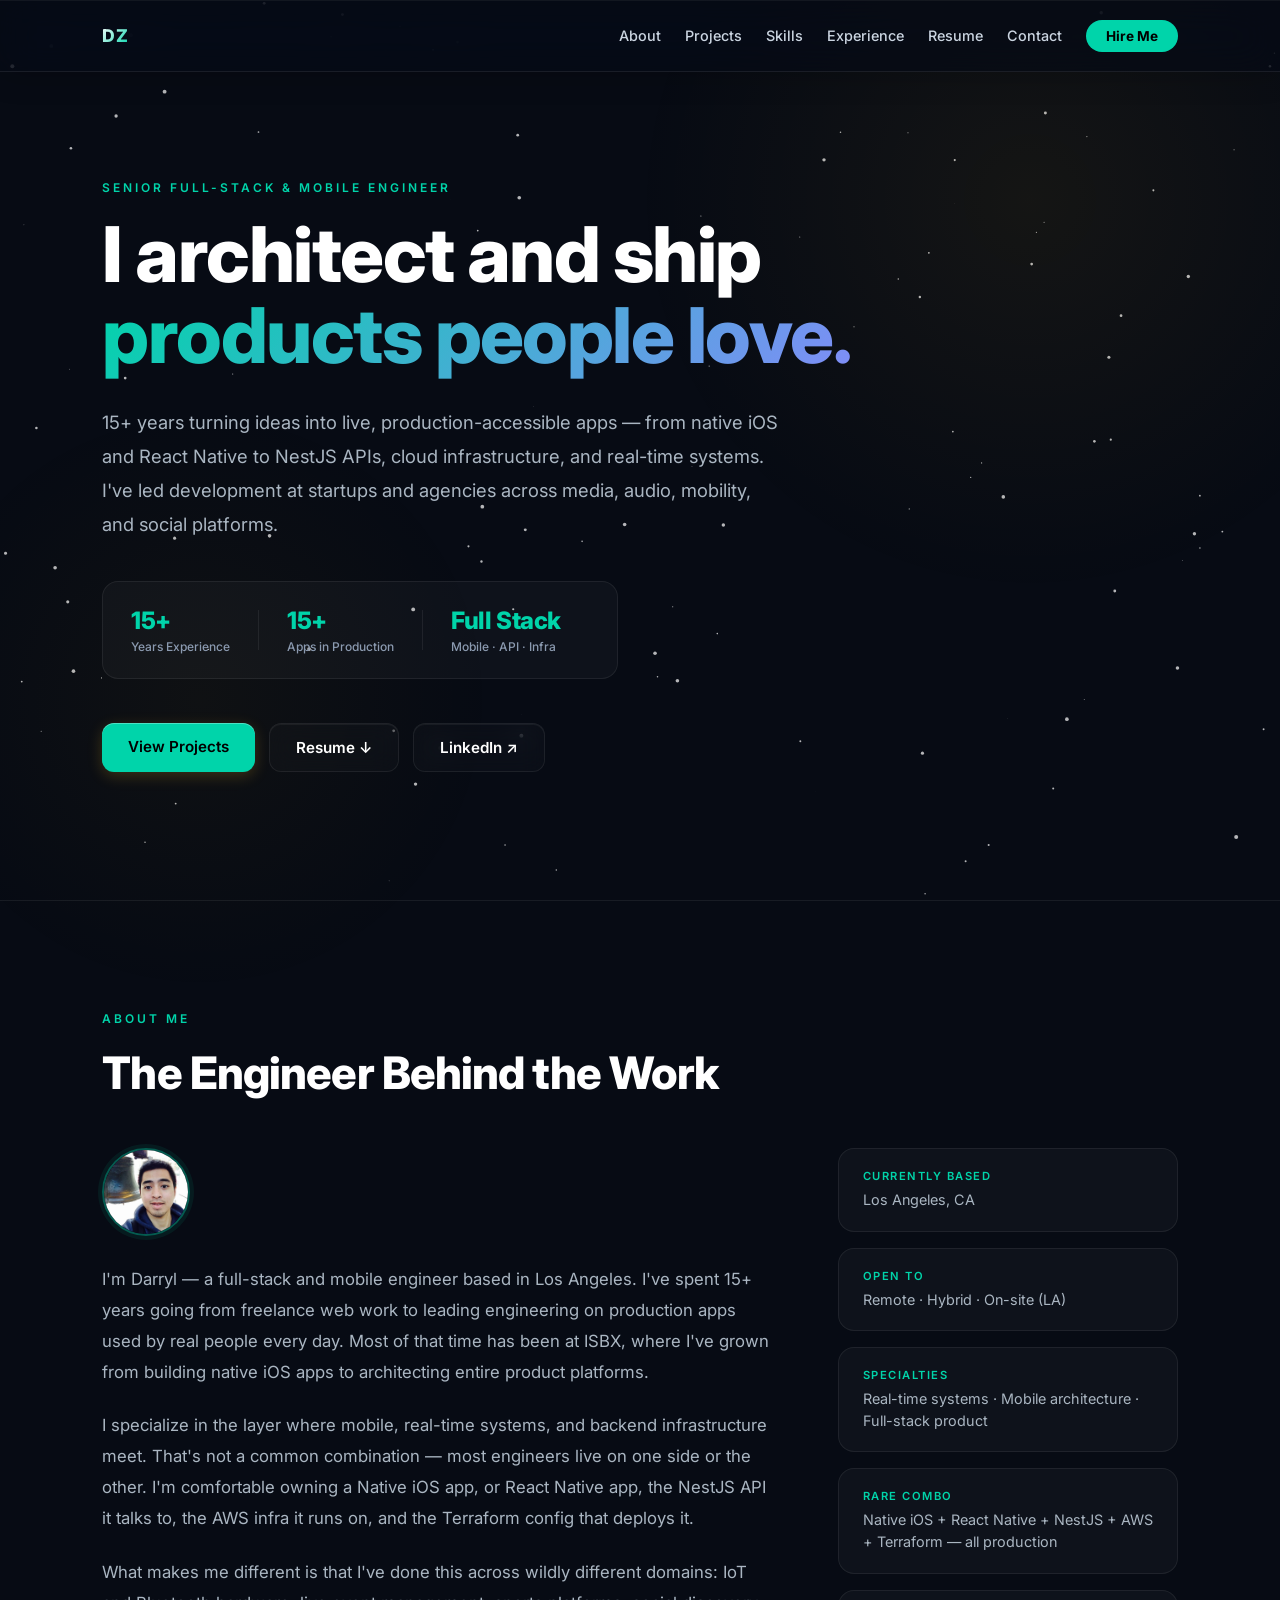
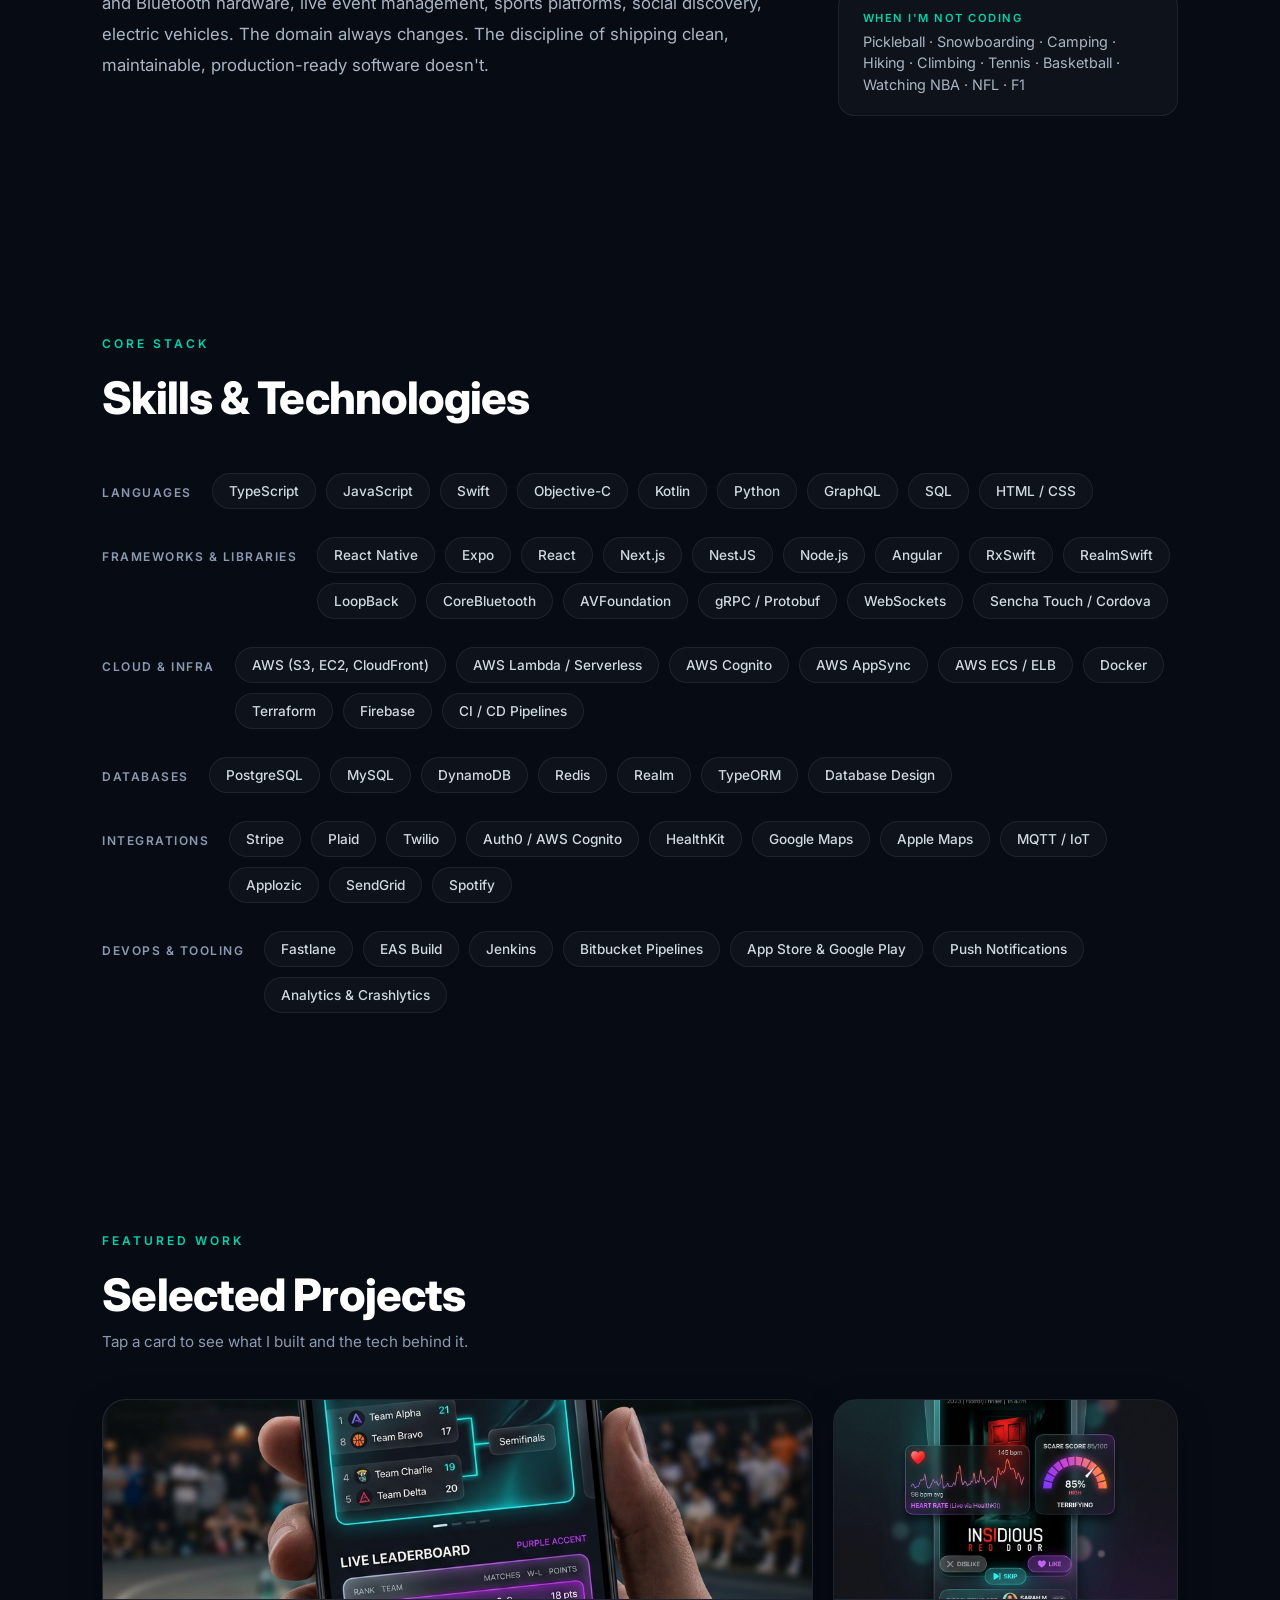
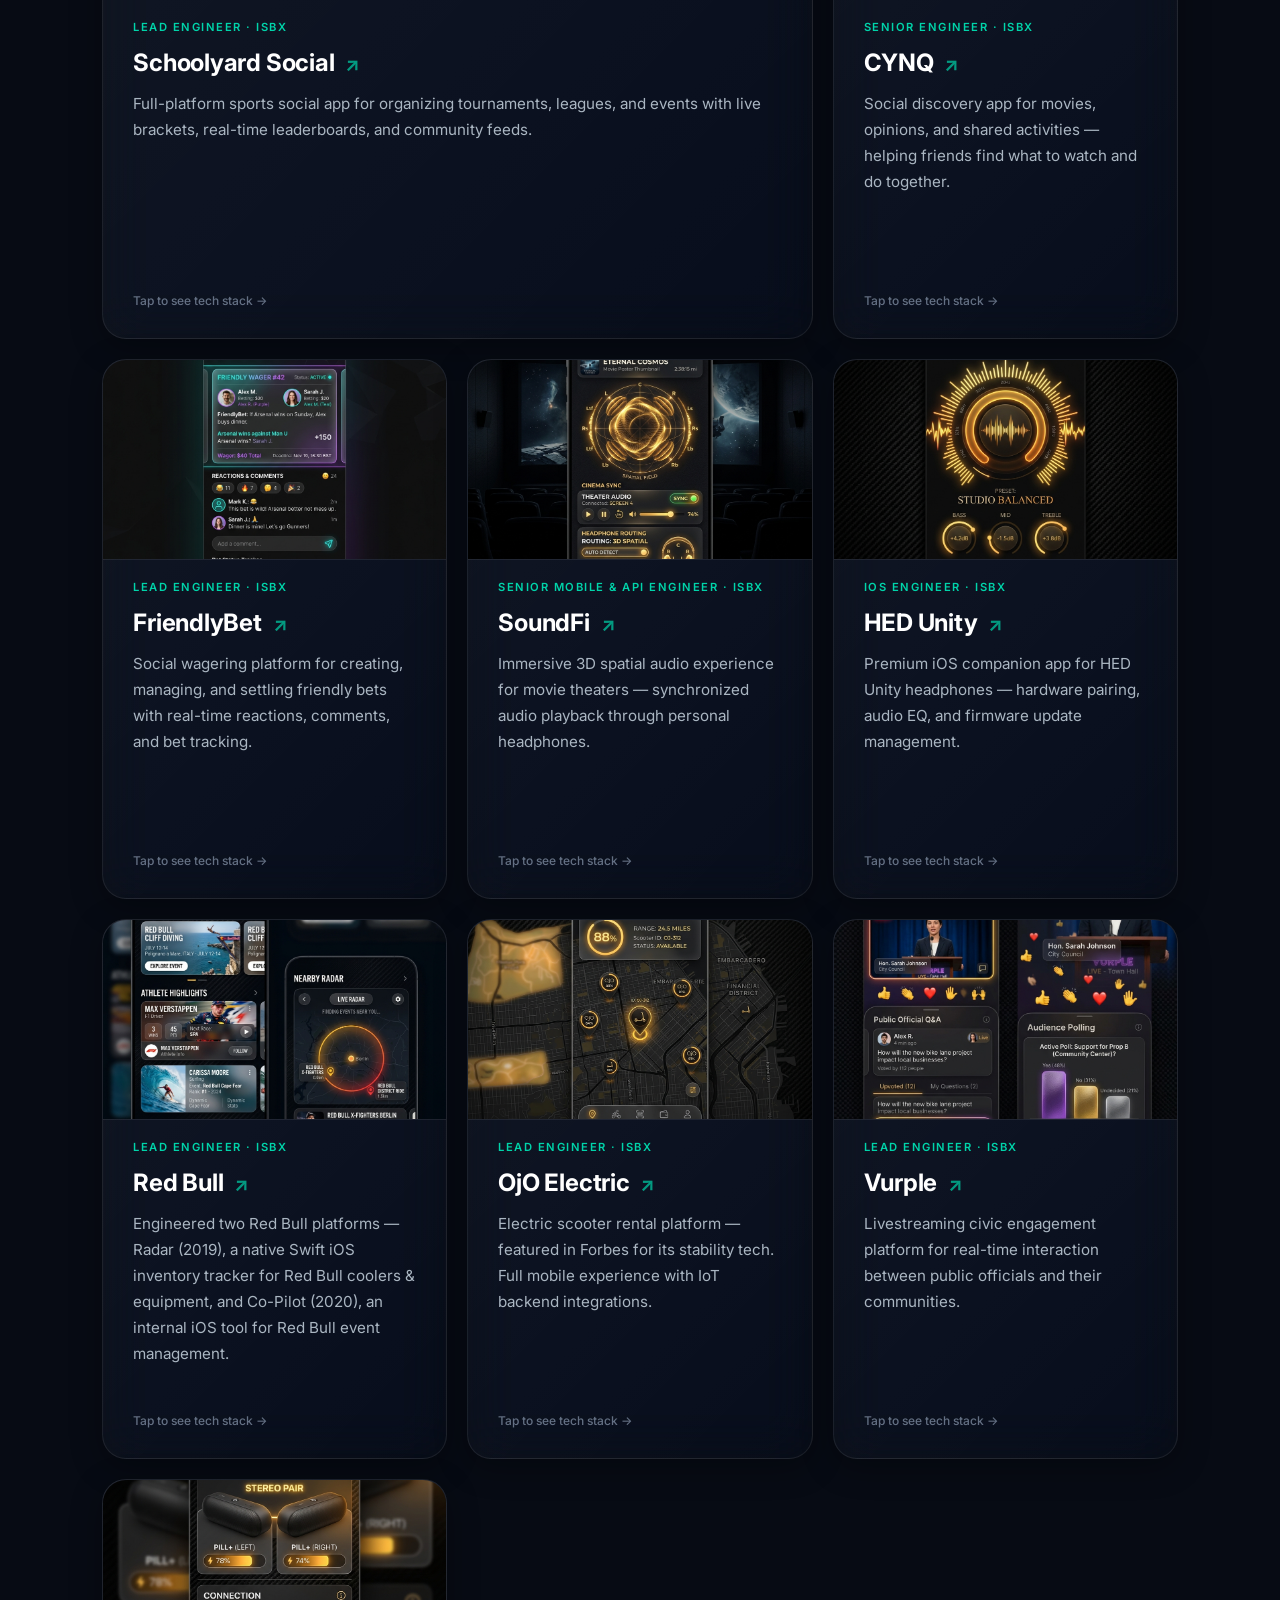
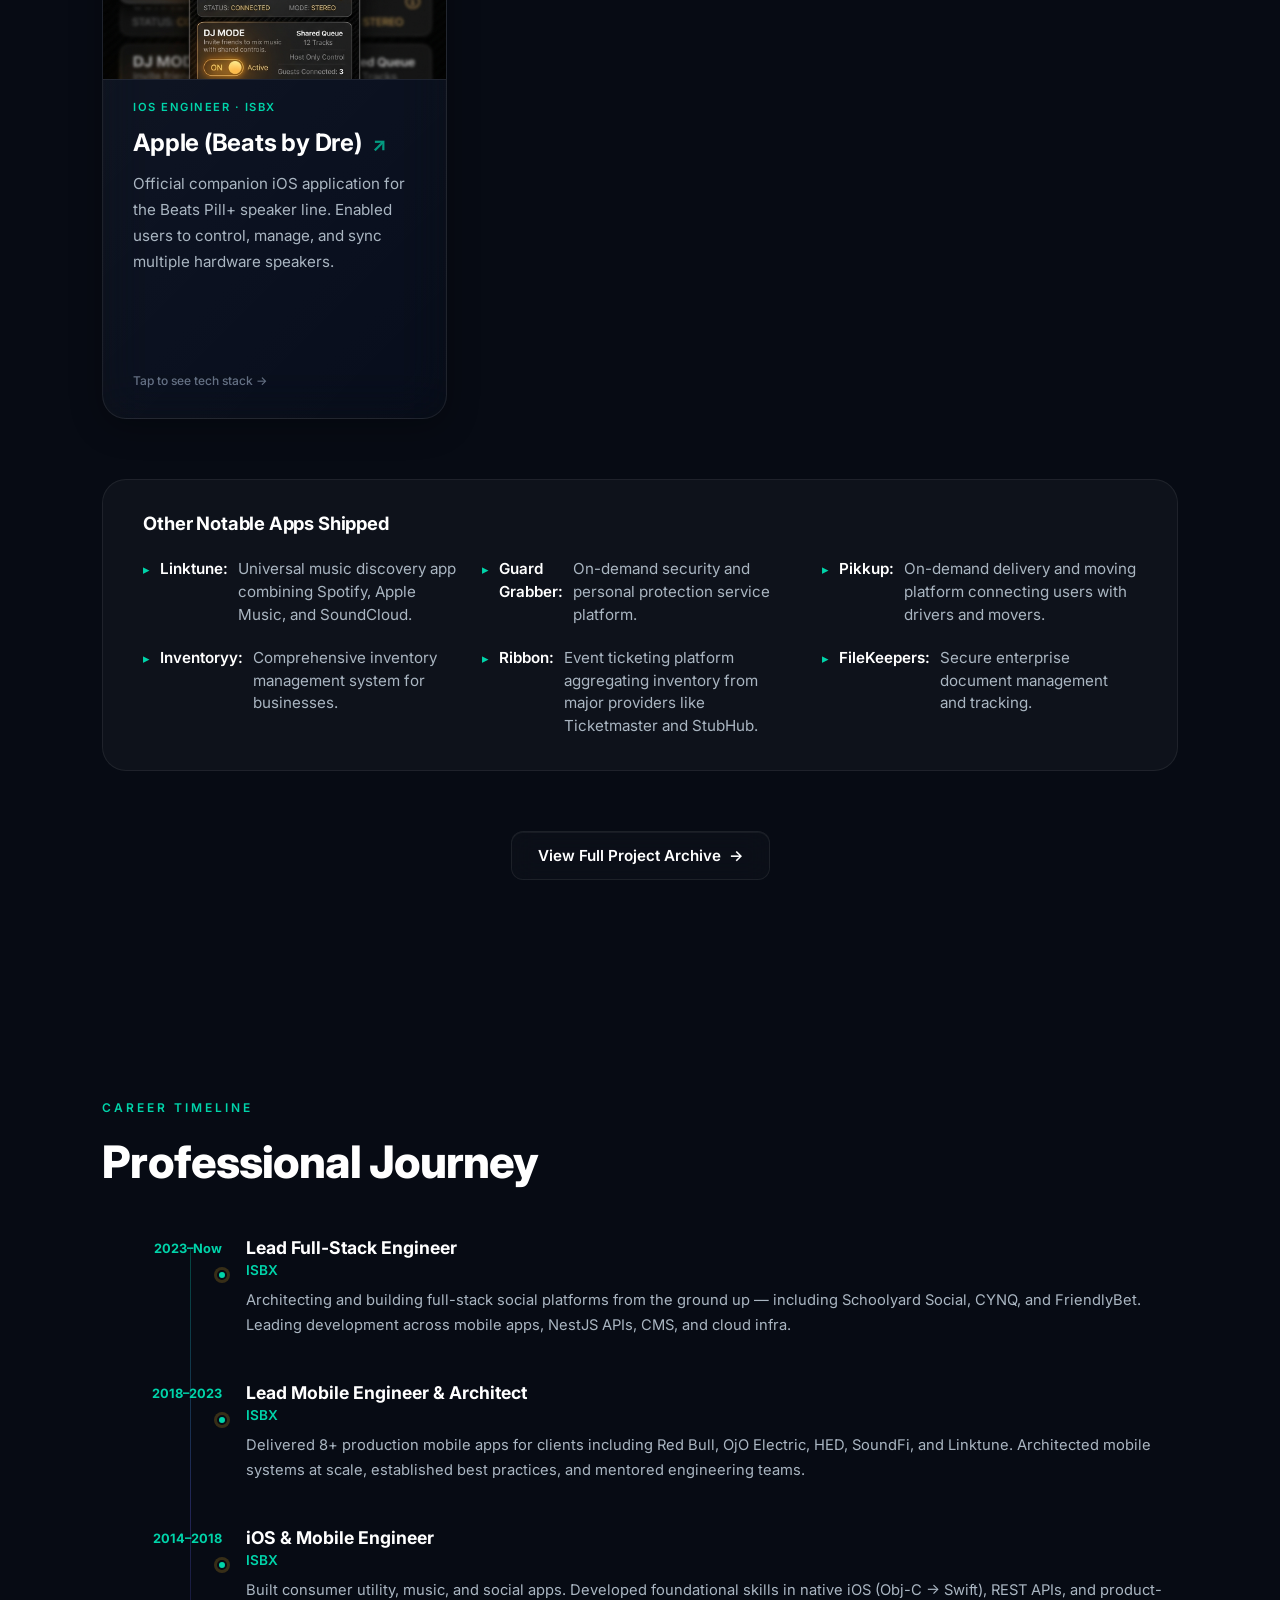
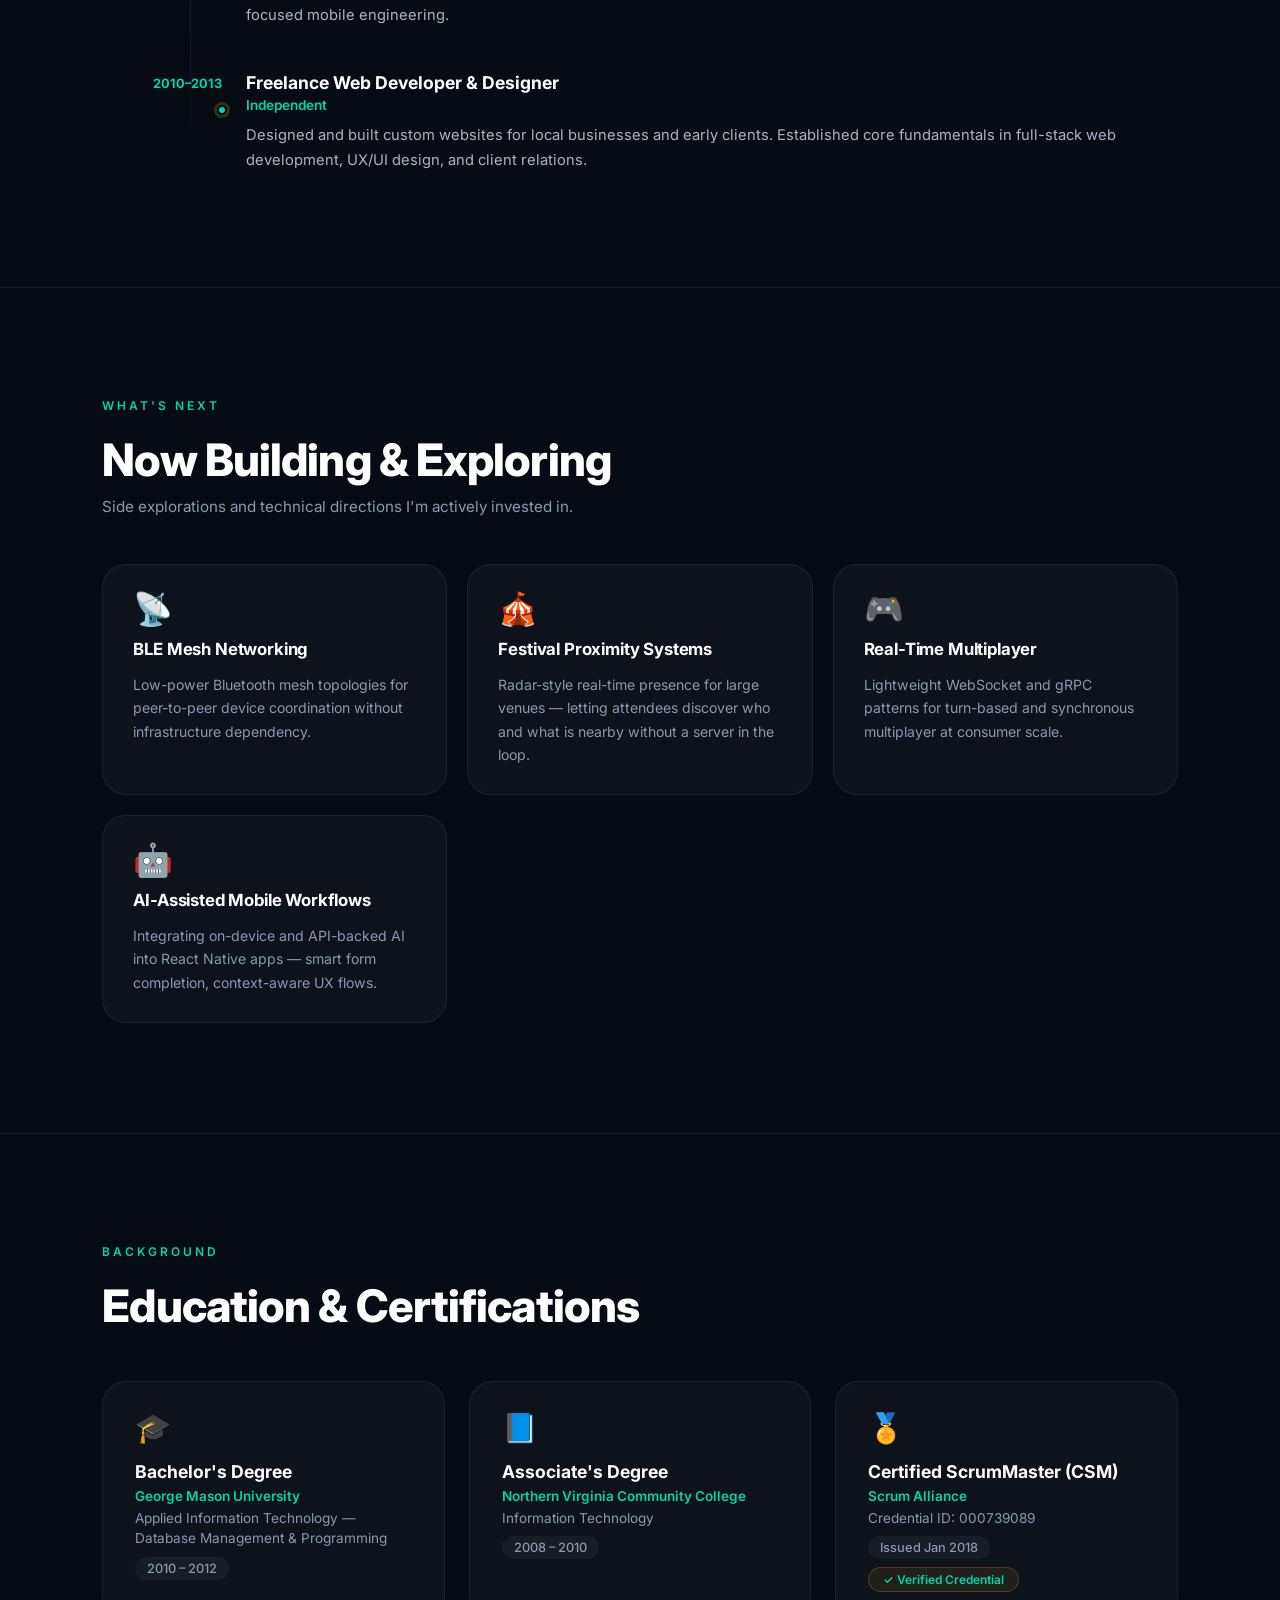
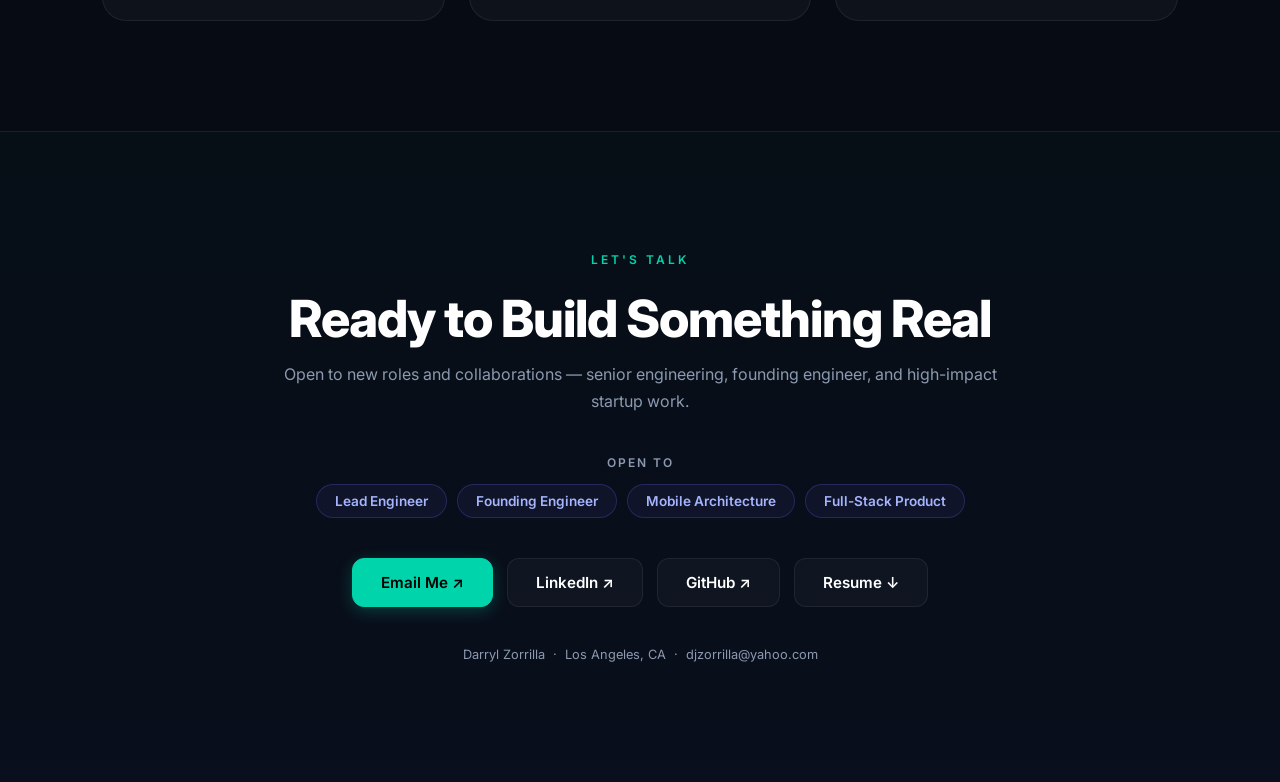
==== index.html @ 63a60980 "Add files via upload" ====
<!DOCTYPE html>
<html lang="en">

<head>
  <meta charset="UTF-8">
  <meta name="viewport" content="width=device-width, initial-scale=1.0">
  <meta name="description"
    content="Darryl Zorrilla — Senior Full-Stack & Mobile Engineer with 10+ years architecting consumer products, scalable backend systems, and cross-platform mobile apps across media, audio, mobility, and social platforms.">
  <meta name="keywords"
    content="Senior Software Engineer, Full-Stack Engineer, Mobile Engineer, iOS, React Native, NestJS, TypeScript, AWS, Portfolio">
  <meta property="og:title" content="Darryl Zorrilla — Senior Software Engineer">
  <meta property="og:description" content="10+ years building scalable consumer products and mobile apps.">
  <title>Darryl Zorrilla — Senior Software Engineer</title>
  <link rel="stylesheet" href="styles.css">
  <link rel="preconnect" href="https://fonts.googleapis.com">
  <link href="https://fonts.googleapis.com/css2?family=Inter:wght@300;400;500;600;700;800&display=swap"
    rel="stylesheet">
</head>

<body>
  <canvas id="bg"></canvas>
  <div class="background-glow"></div>
  <div class="background-glow-2"></div>
  <div class="cursor-glow" id="cursor-glow"></div>

  <!-- ─── NAV ─────────────────────────────────────────── -->
  <header class="hero">
    <nav>
      <div class="logo">DZ</div>

      <div class="nav-links" id="nav-links">
        <a href="#about">About</a>
        <a href="#projects">Projects</a>
        <a href="#skills">Skills</a>
        <a href="#experience">Experience</a>
        <a href="Darryl%20Zorrilla%20Resume.pdf" target="_blank" rel="noopener noreferrer">Resume</a>
        <a href="#contact">Contact</a>
        <a href="mailto:djzorrilla@yahoo.com" class="nav-cta" id="nav-cta-btn">Hire Me</a>
      </div>

      <button class="hamburger" id="hamburger" aria-label="Toggle navigation" aria-expanded="false">
        <span></span>
        <span></span>
        <span></span>
      </button>
    </nav>

    <!-- ─── HERO ──────────────────────────────────────── -->
    <div class="hero-content">
      <p class="eyebrow">SENIOR FULL-STACK &amp; MOBILE ENGINEER</p>

      <h1>
        I architect and ship<br>
        <span class="gradient-text">products people love.</span>
      </h1>

      <p class="hero-description">
        15+ years turning ideas into live, production-accessible apps — from native iOS and React Native to NestJS APIs,
        cloud infrastructure, and real-time systems. I've led development at startups and agencies
        across media, audio, mobility, and social platforms.
      </p>

      <div class="hero-stats">
        <div class="stat">
          <span class="stat-number">15+</span>
          <span class="stat-label">Years Experience</span>
        </div>
        <div class="stat-divider"></div>
        <div class="stat">
          <span class="stat-number">15+</span>
          <span class="stat-label">Apps in Production</span>
        </div>
        <div class="stat-divider"></div>
        <div class="stat">
          <span class="stat-number">Full Stack</span>
          <span class="stat-label">Mobile · API · Infra</span>
        </div>
      </div>

      <div class="hero-buttons">
        <a class="primary-btn" href="#projects" id="view-projects-btn">View Projects</a>
        <a class="secondary-btn" href="Darryl%20Zorrilla%20Resume.pdf" target="_blank" rel="noopener noreferrer"
          id="hero-resume-btn">Resume ↓</a>
        <a class="secondary-btn" href="https://www.linkedin.com/in/djzorrilla" target="_blank" rel="noopener noreferrer"
          id="linkedin-btn">LinkedIn ↗</a>
      </div>
    </div>
  </header>

  <!-- ─── ABOUT ────────────────────────────────────────── -->
  <section class="about-section" id="about">
    <div class="section-header reveal">
      <p class="section-label">ABOUT ME</p>
      <h2>The Engineer Behind the Work</h2>
    </div>

    <div class="about-grid">
      <div class="about-text reveal">
        <div class="about-avatar">
          <img src="images/djzorrilla.jpeg" alt="Darryl Zorrilla">
        </div>
        <p>
          I'm Darryl — a full-stack and mobile engineer based in Los Angeles.
          I've spent 15+ years going from freelance web work to leading engineering on production apps
          used by real people every day. Most of that time has been at ISBX, where I've grown from
          building native iOS apps to architecting entire product platforms.
        </p>
        <p>
          I specialize in the layer where mobile, real-time systems, and backend infrastructure meet.
          That's not a common combination — most engineers live on one side or the other. I'm comfortable
          owning a Native iOS app, or React Native app, the NestJS API it talks to, the AWS infra it runs on, and the
          Terraform config that deploys it.
        </p>
        <p>
          What makes me different is that I've done this across wildly different domains: IoT and Bluetooth
          hardware, live event management, sports platforms, social discovery, electric
          vehicles. The domain always changes. The discipline of shipping clean, maintainable,
          production-ready software doesn't.
        </p>
      </div>

      <div class="about-sidebar reveal reveal--slide-right">
        <div class="about-card">
          <span class="about-card-label">Currently Based</span>
          <span class="about-card-value">Los Angeles, CA</span>
        </div>
        <div class="about-card">
          <span class="about-card-label">Open To</span>
          <span class="about-card-value">Remote · Hybrid · On-site (LA)</span>
        </div>
        <div class="about-card">
          <span class="about-card-label">Specialties</span>
          <span class="about-card-value">Real-time systems · Mobile architecture · Full-stack product</span>
        </div>
        <div class="about-card">
          <span class="about-card-label">Rare Combo</span>
          <span class="about-card-value">Native iOS + React Native + NestJS + AWS + Terraform — all production</span>
        </div>
        <div class="about-card">
          <span class="about-card-label">When I'm Not Coding</span>
          <span class="about-card-value">Pickleball · Snowboarding · Camping · Hiking · Climbing · Tennis · Basketball ·
            Watching NBA · NFL · F1</span>
        </div>
      </div>
    </div>
  </section>

  <!-- ─── SKILLS ───────────────────────────────────────── -->
  <section class="skills-section" id="skills">
    <div class="section-header reveal">
      <p class="section-label">CORE STACK</p>
      <h2>Skills &amp; Technologies</h2>
    </div>

    <div class="skills-categories reveal-group">
      <div class="skill-group reveal">
        <p class="skill-group-label">Languages</p>
        <div class="skills-grid">
          <span>TypeScript</span>
          <span>JavaScript</span>
          <span>Swift</span>
          <span>Objective-C</span>
          <span>Kotlin</span>
          <span>Python</span>
          <span>GraphQL</span>
          <span>SQL</span>
          <span>HTML / CSS</span>
        </div>
      </div>
      <div class="skill-group reveal">
        <p class="skill-group-label">Frameworks & Libraries</p>
        <div class="skills-grid">
          <span>React Native</span>
          <span>Expo</span>
          <span>React</span>
          <span>Next.js</span>
          <span>NestJS</span>
          <span>Node.js</span>
          <span>Angular</span>
          <span>RxSwift</span>
          <span>RealmSwift</span>
          <span>LoopBack</span>
          <span>CoreBluetooth</span>
          <span>AVFoundation</span>
          <span>gRPC / Protobuf</span>
          <span>WebSockets</span>
          <span>Sencha Touch / Cordova</span>
        </div>
      </div>
      <div class="skill-group reveal">
        <p class="skill-group-label">Cloud & Infra</p>
        <div class="skills-grid">
          <span>AWS (S3, EC2, CloudFront)</span>
          <span>AWS Lambda / Serverless</span>
          <span>AWS Cognito</span>
          <span>AWS AppSync</span>
          <span>AWS ECS / ELB</span>
          <span>Docker</span>
          <span>Terraform</span>
          <span>Firebase</span>
          <span>CI / CD Pipelines</span>
        </div>
      </div>
      <div class="skill-group reveal">
        <p class="skill-group-label">Databases</p>
        <div class="skills-grid">
          <span>PostgreSQL</span>
          <span>MySQL</span>
          <span>DynamoDB</span>
          <span>Redis</span>
          <span>Realm</span>
          <span>TypeORM</span>
          <span>Database Design</span>
        </div>
      </div>
      <div class="skill-group reveal">
        <p class="skill-group-label">Integrations</p>
        <div class="skills-grid">
          <span>Stripe</span>
          <span>Plaid</span>
          <span>Twilio</span>
          <span>Auth0 / AWS Cognito</span>
          <span>HealthKit</span>
          <span>Google Maps</span>
          <span>Apple Maps</span>
          <span>MQTT / IoT</span>
          <span>Applozic</span>
          <span>SendGrid</span>
          <span>Spotify</span>
        </div>
      </div>
      <div class="skill-group reveal">
        <p class="skill-group-label">DevOps & Tooling</p>
        <div class="skills-grid">
          <span>Fastlane</span>
          <span>EAS Build</span>
          <span>Jenkins</span>
          <span>Bitbucket Pipelines</span>
          <span>App Store &amp; Google Play</span>
          <span>Push Notifications</span>
          <span>Analytics &amp; Crashlytics</span>
        </div>
      </div>
    </div>
  </section>

  <!-- ─── PROJECTS ─────────────────────────────────────── -->
  <section class="projects-section" id="projects">
    <div class="section-header reveal">
      <p class="section-label">FEATURED WORK</p>
      <h2>Selected Projects</h2>
      <p class="section-subtitle">Tap a card to see what I built and the tech behind it.</p>
    </div>

    <div class="project-grid reveal-group">

      <!-- Schoolyard -->
      <div class="flip-card featured reveal" id="card-schoolyard">
        <div class="flip-card-inner">
          <div class="flip-card-front">
            <div class="card-image">
              <img src="images/schoolyard.png" alt="Schoolyard Social app preview" loading="lazy">
            </div>
            <div class="card-tag">Lead Engineer · ISBX</div>
            <h3><a href="https://www.schoolyardsocial.vip" target="_blank" rel="noopener noreferrer">Schoolyard
                Social <span class="link-icon">↗</span></a></h3>
            <p>
              Full-platform sports social app for organizing tournaments, leagues, and events with live brackets,
              real-time leaderboards, and community feeds.
            </p>
            <span class="flip-hint">Tap to see tech stack →</span>
          </div>
          <div class="flip-card-back">
            <div class="card-back-title">What I Built</div>
            <ul class="contributions">
              <li>Architected monorepo covering mobile, API, CMS &amp; infra</li>
              <li>Built real-time tournament brackets &amp; round-robin logic</li>
              <li>Implemented live leaderboards via WebSockets</li>
              <li>Stripe payments &amp; subscription management</li>
              <li>AWS + Terraform cloud deployment pipeline</li>
            </ul>
            <div class="tech-tags">
              <span>React Native</span><span>Expo</span><span>NestJS</span><span>TypeScript</span>
              <span>PostgreSQL</span><span>Redis</span><span>WebSockets</span>
              <span>Stripe</span><span>AWS</span><span>Terraform</span>
            </div>
          </div>
        </div>
      </div>

      <!-- CYNQ -->
      <div class="flip-card reveal" id="card-cynq">
        <div class="flip-card-inner">
          <div class="flip-card-front">
            <div class="card-image">
              <img src="images/cynq.png" alt="CYNQ app preview" loading="lazy">
            </div>
            <div class="card-tag">Senior Engineer · ISBX</div>
            <h3><a href="https://www.isbx.com" target="_blank" rel="noopener noreferrer">CYNQ <span
                  class="link-icon">↗</span></a></h3>
            <p>
              Social discovery app for movies, opinions, and shared activities — helping friends find
              what to watch and do together.
            </p>
            <span class="flip-hint">Tap to see tech stack →</span>
          </div>
          <div class="flip-card-back">
            <div class="card-back-title">What I Built</div>
            <ul class="contributions">
              <li>React Native (Expo) mobile app with HealthKit integration</li>
              <li>NestJS backend API and React-based CMS platform</li>
              <li>Native iOS Swift bridges for continuous heart rate polling</li>
              <li>Secure AWS (S3, CloudFront) media workflows &amp; Terraform infra</li>
              <li>Custom "Scare Score" movie-sync heart rate analysis engine</li>
            </ul>
            <div class="tech-tags">
              <span>React Native</span><span>Expo</span><span>NestJS</span>
              <span>TypeScript</span><span>HealthKit</span><span>Docker</span>
              <span>AWS</span><span>Terraform</span>
            </div>
          </div>
        </div>
      </div>

      <!-- FriendlyBet -->
      <div class="flip-card reveal" id="card-friendlybet">
        <div class="flip-card-inner">
          <div class="flip-card-front">
            <div class="card-image">
              <img src="images/friendlybet.png" alt="FriendlyBet app preview" loading="lazy">
            </div>
            <div class="card-tag">Lead Engineer · ISBX</div>
            <h3><a href="https://www.isbx.com" target="_blank" rel="noopener noreferrer">FriendlyBet <span
                  class="link-icon">↗</span></a></h3>
            <p>
              Social wagering platform for creating, managing, and settling friendly bets with real-time
              reactions, comments, and bet tracking.
            </p>
            <span class="flip-hint">Tap to see tech stack →</span>
          </div>
          <div class="flip-card-back">
            <div class="card-back-title">What I Built</div>
            <ul class="contributions">
              <li>End-to-end bet lifecycle management system</li>
              <li>Real-time social feed with reactions &amp; comments</li>
              <li>React Native cross-platform mobile app</li>
              <li>NestJS backend with AWS RDS &amp; Terraform infra</li>
            </ul>
            <div class="tech-tags">
              <span>React Native</span><span>NestJS</span><span>TypeScript</span>
              <span>PostgreSQL</span><span>Firebase</span><span>AWS</span><span>Terraform</span>
            </div>
          </div>
        </div>
      </div>

      <!-- SoundFi -->
      <div class="flip-card reveal" id="card-soundfi">
        <div class="flip-card-inner">
          <div class="flip-card-front">
            <div class="card-image">
              <img src="images/soundfi.png" alt="SoundFi app preview" loading="lazy">
            </div>
            <div class="card-tag">Senior Mobile &amp; API Engineer · ISBX</div>
            <h3><a href="https://www.isbx.com/work/sound-fi" target="_blank" rel="noopener noreferrer">SoundFi <span
                  class="link-icon">↗</span></a></h3>
            <p>
              Immersive 3D spatial audio experience for movie theaters — synchronized audio playback
              through personal headphones.
            </p>
            <span class="flip-hint">Tap to see tech stack →</span>
          </div>
          <div class="flip-card-back">
            <div class="card-back-title">What I Built</div>
            <ul class="contributions">
              <li>Native iOS application architecture and development</li>
              <li>REST API design and integration for theater venues</li>
              <li>Audio session management and headphone routing</li>
              <li>Performance optimization for media playback</li>
            </ul>
            <div class="tech-tags">
              <span>Swift</span><span>Objective-C</span><span>Node.js</span>
              <span>REST APIs</span><span>PostgreSQL</span><span>AWS</span>
            </div>
          </div>
        </div>
      </div>

      <!-- HED Unity -->
      <div class="flip-card reveal" id="card-hed">
        <div class="flip-card-inner">
          <div class="flip-card-front">
            <div class="card-image">
              <img src="images/hed_unity.png" alt="HED Unity app preview" loading="lazy">
            </div>
            <div class="card-tag">iOS Engineer · ISBX</div>
            <h3><a href="https://getunity.com" target="_blank" rel="noopener noreferrer">HED Unity <span
                  class="link-icon">↗</span></a></h3>
            <p>
              Premium iOS companion app for HED Unity headphones — hardware pairing, audio EQ,
              and firmware update management.
            </p>
            <span class="flip-hint">Tap to see tech stack →</span>
          </div>
          <div class="flip-card-back">
            <div class="card-back-title">What I Built</div>
            <ul class="contributions">
              <li>BLE hardware pairing &amp; device management</li>
              <li>Custom audio EQ with real-time DSP</li>
              <li>OTA firmware update delivery system</li>
              <li>Premium onboarding &amp; subscription UI</li>
            </ul>
            <div class="tech-tags">
              <span>Swift</span><span>SwiftUI</span><span>CoreBluetooth</span>
              <span>AVFoundation</span><span>StoreKit</span>
            </div>
          </div>
        </div>
      </div>

      <!-- Red Bull Radar & Co-Pilot -->
      <div class="flip-card reveal" id="card-redbull">
        <div class="flip-card-inner">
          <div class="flip-card-front">
            <div class="card-image">
              <img src="images/redbull.png" alt="Red Bull app preview" loading="lazy">
            </div>
            <div class="card-tag">Lead Engineer · ISBX</div>
            <h3><a href="https://www.isbx.com/work/red-bull" target="_blank" rel="noopener noreferrer">Red Bull
                <span class="link-icon">↗</span></a></h3>
            <p>
              Engineered two Red Bull platforms — Radar (2019), a native Swift iOS inventory tracker for
              Red Bull coolers &amp; equipment, and Co-Pilot (2020), an internal iOS tool for Red Bull event management.
            </p>
            <span class="flip-hint">Tap to see tech stack →</span>
          </div>
          <div class="flip-card-back">
            <div class="card-back-title">What I Built</div>
            <ul class="contributions">
              <li>Radar: native Swift iOS app for tracking Red Bull cooler &amp; equipment inventory</li>
              <li>Real-time location tracking, offline caching with RealmSwift &amp; RxSwift</li>
              <li>Co-Pilot: internal iOS event management tool (MVVM, RxSwift, RealmSwift)</li>
              <li>AWS Cognito auth, GraphQL/AppSync, Applozic in-app chat</li>
              <li>Firebase push notifications, Crashlytics, Jenkins CI/CD</li>
            </ul>
            <div class="tech-tags">
              <span>Swift</span><span>RxSwift</span><span>RealmSwift</span>
              <span>AWS Cognito</span><span>GraphQL</span><span>Firebase</span>
              <span>Sencha Touch</span><span>Cordova</span><span>Node.js</span>
            </div>
          </div>
        </div>
      </div>

      <!-- OjO Electric -->
      <div class="flip-card reveal" id="card-ojo">
        <div class="flip-card-inner">
          <div class="flip-card-front">
            <div class="card-image">
              <img src="images/ojo.png" alt="OjO Electric app preview" loading="lazy">
            </div>
            <div class="card-tag">Lead Engineer · ISBX</div>
            <h3><a href="https://www.isbx.com/work/ojo" target="_blank" rel="noopener noreferrer">OjO Electric <span
                  class="link-icon">↗</span></a></h3>
            <p>
              Electric scooter rental platform — featured in Forbes for its stability tech.
              Full mobile experience with IoT backend integrations.
            </p>
            <span class="flip-hint">Tap to see tech stack →</span>
          </div>
          <div class="flip-card-back">
            <div class="card-back-title">What I Built</div>
            <ul class="contributions">
              <li>iOS &amp; Android rental &amp; unlock flow</li>
              <li>IoT scooter telemetry &amp; GPS tracking integration</li>
              <li>Stripe payment &amp; subscription billing</li>
              <li>Scalable fleet management backend</li>
            </ul>
            <div class="tech-tags">
              <span>React Native</span><span>Swift</span><span>Node.js</span>
              <span>IoT / MQTT</span><span>Stripe</span><span>AWS</span>
            </div>
          </div>
        </div>
      </div>

      <!-- Vurple -->
      <div class="flip-card reveal" id="card-vurple">
        <div class="flip-card-inner">
          <div class="flip-card-front">
            <div class="card-image">
              <img src="images/vurple.png" alt="Vurple app preview" loading="lazy">
            </div>
            <div class="card-tag">Lead Engineer · ISBX</div>
            <h3><a href="https://pitchbook.com/profiles/company/484176-25#overview" target="_blank"
                rel="noopener noreferrer">Vurple <span class="link-icon">↗</span></a></h3>
            <p>
              Livestreaming civic engagement platform for real-time interaction between
              public officials and their communities.
            </p>
            <span class="flip-hint">Tap to see tech stack →</span>
          </div>
          <div class="flip-card-back">
            <div class="card-back-title">What I Built</div>
            <ul class="contributions">
              <li>Live video streaming with real-time Q&amp;A</li>
              <li>Audience polling &amp; reaction system</li>
              <li>Native iOS app with WebRTC integration</li>
              <li>Scalable streaming backend</li>
            </ul>
            <div class="tech-tags">
              <span>Swift</span><span>WebRTC</span><span>Objective-C</span>
              <span>Node.js</span><span>Firebase</span>
            </div>
          </div>
        </div>
      </div>

      <!-- Apple Beats -->
      <div class="flip-card reveal" id="card-beats">
        <div class="flip-card-inner">
          <div class="flip-card-front">
            <div class="card-image">
              <img src="images/beats.png" alt="Apple Beats app preview" loading="lazy">
            </div>
            <div class="card-tag">iOS Engineer · ISBX</div>
            <h3><a href="https://www.isbx.com/work/apple-beats" target="_blank" rel="noopener noreferrer">Apple (Beats
                by Dre) <span class="link-icon">↗</span></a></h3>
            <p>
              Official companion iOS application for the Beats Pill+ speaker line. Enabled users to control,
              manage, and sync multiple hardware speakers.
            </p>
            <span class="flip-hint">Tap to see tech stack →</span>
          </div>
          <div class="flip-card-back">
            <div class="card-back-title">What I Built</div>
            <ul class="contributions">
              <li>Native iOS companion app for Beats Pill+</li>
              <li>Bluetooth LE device discovery and pairing</li>
              <li>Custom multi-speaker sync (DJ and Stereo modes)</li>
              <li>Hardware state management and battery monitoring</li>
            </ul>
            <div class="tech-tags">
              <span>Objective-C</span><span>Swift</span><span>CoreBluetooth</span>
              <span>UIKit</span><span>Hardware Integration</span>
            </div>
          </div>
        </div>
      </div>

    </div>

    <div class="notable-work reveal">
      <h3>Other Notable Apps Shipped</h3>
      <ul class="notable-list">
        <li><strong>Linktune:</strong> Universal music discovery app combining Spotify, Apple Music, and SoundCloud.
        </li>
        <li><strong>Guard Grabber:</strong> On-demand security and personal protection service platform.</li>
        <li><strong>Pikkup:</strong> On-demand delivery and moving platform connecting users with drivers and movers.
        </li>
        <li><strong>Inventoryy:</strong> Comprehensive inventory management system for businesses.</li>
        <li><strong>Ribbon:</strong> Event ticketing platform aggregating inventory from major providers like
          Ticketmaster and StubHub.</li>
        <li><strong>FileKeepers:</strong> Secure enterprise document management and tracking.</li>
      </ul>
    </div>

    <div class="archive-link-wrapper reveal">
      <a href="archive.html" class="archive-link" id="view-archive-btn">
        View Full Project Archive
        <span class="archive-arrow">→</span>
      </a>
    </div>
  </section>

  <!-- ─── EXPERIENCE ────────────────────────────────────── -->
  <section class="timeline-section" id="experience">
    <div class="section-header reveal">
      <p class="section-label">CAREER TIMELINE</p>
      <h2>Professional Journey</h2>
    </div>

    <div class="timeline reveal-group">

      <div class="timeline-item reveal">
        <div class="timeline-left">
          <span class="timeline-year">2023–Now</span>
          <div class="timeline-dot"></div>
        </div>
        <div class="timeline-right">
          <h4>Lead Full-Stack Engineer</h4>
          <p class="timeline-company">ISBX</p>
          <p>Architecting and building full-stack social platforms from the ground up — including Schoolyard Social,
            CYNQ, and FriendlyBet. Leading development across mobile apps, NestJS APIs, CMS, and cloud infra.</p>
        </div>
      </div>

      <div class="timeline-item reveal">
        <div class="timeline-left">
          <span class="timeline-year">2018–2023</span>
          <div class="timeline-dot"></div>
        </div>
        <div class="timeline-right">
          <h4>Lead Mobile Engineer &amp; Architect</h4>
          <p class="timeline-company">ISBX</p>
          <p>Delivered 8+ production mobile apps for clients including Red Bull, OjO Electric, HED, SoundFi, and
            Linktune. Architected mobile systems at scale, established best practices, and mentored engineering teams.
          </p>
        </div>
      </div>

      <div class="timeline-item reveal">
        <div class="timeline-left">
          <span class="timeline-year">2014–2018</span>
          <div class="timeline-dot"></div>
        </div>
        <div class="timeline-right">
          <h4>iOS &amp; Mobile Engineer</h4>
          <p class="timeline-company">ISBX</p>
          <p>Built consumer utility, music, and social apps. Developed foundational skills in native iOS (Obj-C →
            Swift), REST APIs, and product-focused mobile engineering.</p>
        </div>
      </div>

      <div class="timeline-item reveal">
        <div class="timeline-left">
          <span class="timeline-year">2010–2013</span>
          <div class="timeline-dot"></div>
        </div>
        <div class="timeline-right">
          <h4>Freelance Web Developer &amp; Designer</h4>
          <p class="timeline-company">Independent</p>
          <p>Designed and built custom websites for local businesses and early clients. Established core fundamentals in
            full-stack web development, UX/UI design, and client relations.</p>
        </div>
      </div>

    </div>
  </section>

  <!-- ─── NOW BUILDING ────────────────────────────────── -->
  <section class="now-building-section" id="now-building">
    <div class="section-header reveal">
      <p class="section-label">WHAT'S NEXT</p>
      <h2>Now Building &amp; Exploring</h2>
      <p class="section-subtitle">Side explorations and technical directions I'm actively invested in.</p>
    </div>

    <div class="now-grid reveal-group">
      <div class="now-card reveal">
        <span class="now-emoji">📡</span>
        <h4>BLE Mesh Networking</h4>
        <p>Low-power Bluetooth mesh topologies for peer-to-peer device coordination without infrastructure dependency.
        </p>
      </div>
      <div class="now-card reveal">
        <span class="now-emoji">🎪</span>
        <h4>Festival Proximity Systems</h4>
        <p>Radar-style real-time presence for large venues — letting attendees discover who and what is nearby without a
          server in the loop.</p>
      </div>
      <div class="now-card reveal">
        <span class="now-emoji">🎮</span>
        <h4>Real-Time Multiplayer</h4>
        <p>Lightweight WebSocket and gRPC patterns for turn-based and synchronous multiplayer at consumer scale.</p>
      </div>
      <div class="now-card reveal">
        <span class="now-emoji">🤖</span>
        <h4>AI-Assisted Mobile Workflows</h4>
        <p>Integrating on-device and API-backed AI into React Native apps — smart form completion, context-aware UX
          flows.</p>
      </div>
    </div>
  </section>

  <!-- ─── EDUCATION & CERTIFICATIONS ────────────────────── -->
  <section class="education-section" id="education">
    <div class="section-header reveal">
      <p class="section-label">BACKGROUND</p>
      <h2>Education &amp; Certifications</h2>
    </div>

    <div class="education-grid reveal-group">
      <div class="education-card reveal">
        <span class="edu-icon">🎓</span>
        <h4>Bachelor's Degree</h4>
        <p class="edu-school">George Mason University</p>
        <p class="edu-detail">Applied Information Technology — Database Management &amp; Programming</p>
        <span class="edu-year">2010 – 2012</span>
      </div>

      <div class="education-card reveal">
        <span class="edu-icon">📘</span>
        <h4>Associate's Degree</h4>
        <p class="edu-school">Northern Virginia Community College</p>
        <p class="edu-detail">Information Technology</p>
        <span class="edu-year">2008 – 2010</span>
      </div>

      <div class="education-card reveal">
        <span class="edu-icon">🏅</span>
        <h4>Certified ScrumMaster (CSM)</h4>
        <p class="edu-school">Scrum Alliance</p>
        <p class="edu-detail">Credential ID: 000739089</p>
        <span class="edu-year">Issued Jan 2018</span>
        <div class="cert-badge">✓ Verified Credential</div>
      </div>
    </div>
  </section>

  <!-- ─── CONTACT ───────────────────────────────────────── -->
  <section class="contact-section" id="contact">
    <div class="contact-inner">
      <div class="reveal">
        <p class="section-label">LET'S TALK</p>
        <h2 class="contact-heading">Ready to Build Something Real</h2>
        <p class="contact-availability">
          Open to new roles and collaborations — senior engineering, founding engineer, and high-impact startup work.
        </p>
      </div>

      <div class="contact-roles reveal">
        <p class="contact-roles-label">Open to</p>
        <div class="contact-role-tags">
          <span>Lead Engineer</span>
          <span>Founding Engineer</span>
          <span>Mobile Architecture</span>
          <span>Full-Stack Product</span>
        </div>
      </div>

      <div class="contact-actions reveal">
        <a href="mailto:djzorrilla@yahoo.com" class="contact-btn contact-btn--primary" id="contact-email">
          Email Me ↗
        </a>
        <a href="https://www.linkedin.com/in/djzorrilla" target="_blank" rel="noopener noreferrer" class="contact-btn"
          id="contact-linkedin">
          LinkedIn ↗
        </a>
        <a href="https://github.com/djzorrilla" target="_blank" rel="noopener noreferrer" class="contact-btn"
          id="contact-github">
          GitHub ↗
        </a>
        <a href="Darryl%20Zorrilla%20Resume.pdf" target="_blank" rel="noopener noreferrer" class="contact-btn"
          id="contact-resume">
          Resume ↓
        </a>
      </div>

      <p class="contact-footer-note reveal">
        Darryl Zorrilla &nbsp;·&nbsp; Los Angeles, CA &nbsp;·&nbsp; djzorrilla@yahoo.com
      </p>
    </div>
  </section>

  <script src="script.js" defer></script>
</body>

</html>
---- styles.css ----
/* ─── Design Tokens ──────────────────────────────────── */
:root {
  --nav-height: 72px;
  --accent: #00d4aa;
  --accent-alt: #6366f1;
  --bg: #070b14;
  --surface: rgba(255, 255, 255, 0.03);
  --border: rgba(255, 255, 255, 0.07);
  --text-muted: #8b9ab0;
  --text-dim: #aab6c2;
  --radius-card: 24px;
  --radius-pill: 999px;
}

* {
  margin: 0;
  padding: 0;
  box-sizing: border-box;
}

html {
  scroll-behavior: smooth;
}

body {
  font-family: 'Inter', sans-serif;
  background: var(--bg);
  color: white;
  overflow-x: hidden;
}

/* ─── Canvas background ──────────────────────────────── */
#bg {
  position: fixed;
  top: 0;
  left: 0;
  z-index: -1;
  pointer-events: none;
}

/* ─── Global Cursor Glow ───────────────────────────────── */
.cursor-glow {
  position: fixed;
  width: 500px;
  height: 500px;
  background: radial-gradient(circle, rgba(251, 191, 36, 0.09) 0%, rgba(234, 179, 8, 0.03) 30%, rgba(234, 179, 8, 0) 70%);
  pointer-events: none;
  transform: translate(-50%, -50%);
  z-index: -2;
  mix-blend-mode: screen;
  will-change: transform;
  border-radius: 50%;
  transition: transform 0.08s cubic-bezier(0.25, 1, 0.5, 1);
}

.background-glow {
  position: fixed;
  width: 800px;
  height: 800px;
  background: radial-gradient(circle, rgba(251, 191, 36, 0.06) 0%, transparent 70%);
  top: -200px;
  right: -150px;
  z-index: -1;
  pointer-events: none;
}

.background-glow-2 {
  position: fixed;
  width: 600px;
  height: 600px;
  background: radial-gradient(circle, rgba(234, 179, 8, 0.04) 0%, transparent 70%);
  bottom: -100px;
  left: -100px;
  z-index: -1;
  pointer-events: none;
}

/* ─── Nav ────────────────────────────────────────────── */
nav {
  position: fixed;
  top: 0;
  left: 0;
  width: 100%;
  height: var(--nav-height);
  padding: 0 8%;
  display: flex;
  justify-content: space-between;
  align-items: center;
  backdrop-filter: blur(20px) saturate(180%);
  -webkit-backdrop-filter: blur(20px) saturate(180%);
  background: rgba(7, 11, 20, 0.7);
  border-bottom: 1px solid rgba(255, 255, 255, 0.08);
  z-index: 100;
  box-shadow: 0 4px 30px rgba(0, 0, 0, 0.2), inset 0 1px 0 rgba(255, 255, 255, 0.05);
}

.logo {
  font-weight: 800;
  font-size: 1.1rem;
  letter-spacing: 1px;
  background: linear-gradient(135deg, #fff 0%, var(--accent) 100%);
  -webkit-background-clip: text;
  -webkit-text-fill-color: transparent;
  background-clip: text;
}

.nav-links {
  display: flex;
  gap: 24px;
  align-items: center;
}

.nav-links a {
  color: #cbd5e1;
  text-decoration: none;
  font-size: 0.9rem;
  font-weight: 500;
  transition: color 0.2s ease;
}

.nav-links a:hover {
  color: var(--accent);
}

.nav-cta {
  padding: 8px 20px;
  background: var(--accent);
  color: #000 !important;
  border-radius: var(--radius-pill);
  font-weight: 700 !important;
  font-size: 0.85rem !important;
  transition: opacity 0.2s ease, transform 0.2s ease !important;
}

.nav-cta:hover {
  opacity: 0.85;
  transform: translateY(-1px);
}

/* ─── Hamburger ──────────────────────────────────────── */
.hamburger {
  display: none;
  flex-direction: column;
  justify-content: center;
  gap: 5px;
  background: none;
  border: none;
  cursor: pointer;
  padding: 4px;
}

.hamburger span {
  display: block;
  width: 24px;
  height: 2px;
  background: white;
  border-radius: 2px;
  transition: transform 0.3s ease, opacity 0.3s ease;
}

.hamburger.open span:nth-child(1) { transform: translateY(7px) rotate(45deg); }
.hamburger.open span:nth-child(2) { opacity: 0; }
.hamburger.open span:nth-child(3) { transform: translateY(-7px) rotate(-45deg); }

/* ─── Mobile nav drawer ──────────────────────────────── */
.nav-links.mobile-open {
  display: flex !important;
  flex-direction: column;
  position: fixed;
  top: var(--nav-height);
  left: 0;
  width: 100%;
  padding: 28px 8%;
  gap: 20px;
  background: rgba(7, 11, 20, 0.98);
  backdrop-filter: blur(20px);
  border-top: 1px solid var(--border);
  animation: slideDown 0.2s ease;
  overflow-y: auto;
  max-height: calc(100vh - var(--nav-height));
}

@keyframes slideDown {
  from { opacity: 0; transform: translateY(-8px); }
  to   { opacity: 1; transform: translateY(0); }
}

/* ─── Hero ───────────────────────────────────────────── */
.hero {
  min-height: 100vh;
  padding: calc(var(--nav-height) + 80px) 8% 100px;
  display: flex;
  flex-direction: column;
  justify-content: center;
}

.hero-content {
  max-width: 960px;
}

.eyebrow,
.section-label {
  color: var(--accent);
  font-size: 0.75rem;
  font-weight: 600;
  letter-spacing: 3px;
  margin-bottom: 20px;
  display: block;
}

h1 {
  font-size: clamp(2.6rem, 6vw, 5.2rem);
  font-weight: 800;
  line-height: 1.05;
  margin-bottom: 28px;
  letter-spacing: -0.02em;
}

.gradient-text {
  background: linear-gradient(135deg, var(--accent) 0%, #818cf8 100%);
  -webkit-background-clip: text;
  -webkit-text-fill-color: transparent;
  background-clip: text;
}

.hero-description {
  color: var(--text-dim);
  font-size: 1.15rem;
  line-height: 1.85;
  max-width: 680px;
  margin-bottom: 40px;
}

/* ─── Hero Stats ─────────────────────────────────────── */
.hero-stats {
  display: flex;
  align-items: center;
  gap: 0;
  margin-bottom: 44px;
  padding: 24px 28px;
  background: var(--surface);
  border: 1px solid var(--border);
  border-radius: 16px;
  width: fit-content;
}

.stat {
  display: flex;
  flex-direction: column;
  gap: 4px;
  padding: 0 28px;
}

.stat:first-child {
  padding-left: 0;
}

.stat-number {
  font-size: 1.5rem;
  font-weight: 800;
  color: var(--accent);
  letter-spacing: -0.02em;
}

.stat-label {
  font-size: 0.75rem;
  color: var(--text-muted);
  font-weight: 500;
  white-space: nowrap;
}

.stat-divider {
  width: 1px;
  height: 40px;
  background: var(--border);
  flex-shrink: 0;
}

/* ─── Hero Buttons ───────────────────────────────────── */
.hero-buttons {
  display: flex;
  gap: 14px;
}

.primary-btn,
.secondary-btn {
  padding: 14px 26px;
  border-radius: 12px;
  text-decoration: none;
  font-size: 0.95rem;
  font-weight: 600;
  transition: all 0.2s ease;
}

.primary-btn {
  background: var(--accent);
  color: #000;
  box-shadow: 0 4px 15px rgba(251, 191, 36, 0.2), inset 0 1px 0 rgba(255, 255, 255, 0.3);
}

.primary-btn:hover {
  transform: translateY(-2px);
  box-shadow: 0 8px 24px rgba(251, 191, 36, 0.35), inset 0 1px 0 rgba(255, 255, 255, 0.4);
}

.secondary-btn {
  border: 1px solid var(--border);
  color: white;
  background: rgba(255, 255, 255, 0.02);
  backdrop-filter: blur(12px);
  -webkit-backdrop-filter: blur(12px);
  box-shadow: inset 0 1px 0 rgba(255, 255, 255, 0.05);
}

.secondary-btn:hover {
  border-color: rgba(251, 191, 36, 0.4);
  background: rgba(251, 191, 36, 0.03);
  transform: translateY(-2px);
}

/* ─── Sections ───────────────────────────────────────── */
section {
  padding: 110px 8%;
  scroll-margin-top: var(--nav-height);
}

.section-header {
  margin-bottom: 48px;
}

.section-header h2 {
  font-size: clamp(1.8rem, 4vw, 2.8rem);
  font-weight: 800;
  letter-spacing: -0.02em;
  margin-bottom: 10px;
}

.section-subtitle {
  color: var(--text-muted);
  font-size: 0.95rem;
  margin-top: 10px;
}

/* ─── Skills ─────────────────────────────────────────── */
.skills-categories {
  display: flex;
  flex-direction: column;
  gap: 28px;
}

.skill-group {
  display: flex;
  align-items: flex-start;
  gap: 20px;
}

.skill-group-label {
  color: var(--text-muted);
  font-size: 0.75rem;
  font-weight: 600;
  letter-spacing: 1.5px;
  min-width: 80px;
  margin-top: 12px;
  text-transform: uppercase;
  flex-shrink: 0;
}

.skills-grid {
  display: flex;
  flex-wrap: wrap;
  gap: 10px;
}

.skills-grid span {
  padding: 9px 16px;
  border-radius: var(--radius-pill);
  background: var(--surface);
  border: 1px solid var(--border);
  font-size: 0.85rem;
  font-weight: 500;
  color: #d1d9e0;
  transition: all 0.2s ease;
  cursor: default;
}

.skills-grid span:hover {
  border-color: rgba(251, 191, 36, 0.5);
  color: var(--accent);
  background: rgba(251, 191, 36, 0.06);
}

/* ─── Project Grid ───────────────────────────────────── */
.project-grid {
  display: grid;
  grid-template-columns: repeat(auto-fill, minmax(320px, 1fr));
  gap: 20px;
  overflow: visible;
}

/* ─── Flip Card ──────────────────────────────────────── */
.flip-card {
  perspective: 1200px;
  height: 540px;
  cursor: pointer;
}

.flip-card.featured {
  grid-column: span 2;
}

.flip-card-inner {
  position: relative;
  width: 100%;
  height: 100%;
  transition: transform 0.65s cubic-bezier(0.23, 1, 0.32, 1);
  transform-style: preserve-3d;
}

.flip-card.flipped .flip-card-inner {
  transform: rotateY(180deg);
}

.flip-card-front,
.flip-card-back {
  position: absolute;
  top: 0;
  left: 0;
  width: 100%;
  height: 100%;
  padding: 30px;
  border-radius: var(--radius-card);
  backface-visibility: hidden;
  -webkit-backface-visibility: hidden;
  border: 1px solid rgba(255, 255, 255, 0.08);
  background: linear-gradient(135deg, rgba(255, 255, 255, 0.05) 0%, rgba(255, 255, 255, 0.01) 100%);
  backdrop-filter: blur(24px) saturate(160%);
  -webkit-backdrop-filter: blur(24px) saturate(160%);
  box-shadow: 0 8px 32px 0 rgba(0, 0, 0, 0.3), inset 0 1px 1px 0 rgba(255, 255, 255, 0.1);
  display: flex;
  flex-direction: column;
  transition: border-color 0.3s ease, box-shadow 0.3s ease;
  overflow: hidden;
}

.flip-card:hover .flip-card-front,
.flip-card:hover .flip-card-back {
  border-color: rgba(251, 191, 36, 0.35);
  box-shadow: 0 12px 40px rgba(0, 0, 0, 0.4), inset 0 1px 2px rgba(255, 255, 255, 0.2);
}

.flip-card-back {
  transform: rotateY(180deg);
  background: linear-gradient(135deg, rgba(251, 191, 36, 0.05) 0%, rgba(234, 179, 8, 0.05) 100%);
  border-color: rgba(251, 191, 36, 0.2);
}

/* Card Images */
.card-image {
  margin: -30px -30px 20px -30px;
  height: 200px;
  overflow: hidden;
  border-bottom: 1px solid rgba(255, 255, 255, 0.08);
  position: relative;
}

.card-image img {
  width: 100%;
  height: 100%;
  object-fit: cover;
  transition: transform 0.6s cubic-bezier(0.23, 1, 0.32, 1);
}

.flip-card:hover .card-image img {
  transform: scale(1.05);
}

.card-image.placeholder {
  background: linear-gradient(135deg, rgba(251, 191, 36, 0.08) 0%, rgba(234, 179, 8, 0.02) 100%);
  display: flex;
  align-items: center;
  justify-content: center;
  transition: transform 0.6s cubic-bezier(0.23, 1, 0.32, 1);
}

.placeholder-icon {
  font-size: 3.5rem;
  color: rgba(251, 191, 36, 0.15);
  transition: color 0.3s ease, transform 0.6s ease;
}

.flip-card:hover .card-image.placeholder {
  transform: scale(1.02);
}

.flip-card:hover .placeholder-icon {
  color: rgba(251, 191, 36, 0.4);
  transform: rotate(15deg);
}

/* Link Icons */
.link-icon {
  display: inline-block;
  font-size: 0.8em;
  margin-left: 6px;
  color: var(--accent);
  opacity: 0.7;
  transition: opacity 0.2s, transform 0.2s;
}

.flip-card-front h3 a:hover .link-icon {
  opacity: 1;
  transform: translate(2px, -2px);
}

/* Local Card Mouse Spotlight Glow */
.flip-card-front::after,
.flip-card-back::after {
  content: '';
  position: absolute;
  top: 0;
  left: 0;
  right: 0;
  bottom: 0;
  border-radius: inherit;
  background: radial-gradient(
    300px circle at var(--mouse-x, 0px) var(--mouse-y, 0px),
    rgba(251, 191, 36, 0.07),
    transparent 60%
  );
  z-index: 0;
  pointer-events: none;
  opacity: 0;
  transition: opacity 0.3s ease;
}

.flip-card:hover .flip-card-front::after,
.flip-card:hover .flip-card-back::after {
  opacity: 1;
}

.flip-card-front *,
.flip-card-back * {
  position: relative;
  z-index: 2;
}

/* Front face */
.card-tag {
  font-size: 0.7rem;
  font-weight: 600;
  letter-spacing: 1.5px;
  color: var(--accent);
  text-transform: uppercase;
  margin-bottom: 14px;
}

.flip-card-front h3 {
  font-size: 1.5rem;
  font-weight: 700;
  margin-bottom: 14px;
  letter-spacing: -0.01em;
}

.flip-card-front h3 a {
  color: inherit;
  text-decoration: none;
  transition: color 0.2s ease;
}

.flip-card-front h3 a:hover {
  color: var(--accent);
}

.flip-card-front > p {
  color: var(--text-dim);
  line-height: 1.7;
  font-size: 0.95rem;
  flex: 1;
}

.flip-hint {
  margin-top: 20px;
  font-size: 0.75rem;
  color: var(--text-muted);
  font-weight: 500;
  display: flex;
  align-items: center;
  gap: 4px;
  opacity: 0.7;
  transition: opacity 0.2s ease;
}

.flip-card:hover .flip-hint {
  opacity: 1;
  color: var(--accent);
}

/* Back face */
.card-back-title {
  font-size: 0.7rem;
  font-weight: 600;
  letter-spacing: 1.5px;
  color: var(--accent);
  text-transform: uppercase;
  margin-bottom: 16px;
}

.contributions {
  list-style: none;
  display: flex;
  flex-direction: column;
  gap: 9px;
  flex: 1;
  margin-bottom: 20px;
}

.contributions li {
  font-size: 0.9rem;
  color: var(--text-dim);
  line-height: 1.5;
  display: flex;
  align-items: flex-start;
  gap: 8px;
}

.contributions li::before {
  content: '▸';
  color: var(--accent);
  font-size: 0.75rem;
  flex-shrink: 0;
  margin-top: 2px;
}

.tech-tags {
  display: flex;
  flex-wrap: wrap;
  gap: 8px;
  margin-top: auto;
}

.tech-tags span {
  font-size: 0.72rem;
  font-weight: 600;
  padding: 5px 12px;
  border-radius: var(--radius-pill);
  background: rgba(251, 191, 36, 0.1);
  border: 1px solid rgba(251, 191, 36, 0.25);
  color: var(--accent);
  letter-spacing: 0.3px;
}

/* ─── Notable Work ───────────────────────────────────── */
.notable-work {
  margin-top: 60px;
  padding: 32px 40px;
  background: var(--surface);
  border: 1px solid var(--border);
  border-radius: var(--radius-card);
}

.notable-work h3 {
  font-size: 1.15rem;
  color: white;
  margin-bottom: 24px;
  font-weight: 700;
  letter-spacing: -0.01em;
}

.notable-list {
  list-style: none;
  display: grid;
  grid-template-columns: repeat(auto-fit, minmax(280px, 1fr));
  gap: 20px 24px;
}

.notable-list li {
  font-size: 0.95rem;
  color: var(--text-dim);
  line-height: 1.5;
  display: flex;
  align-items: flex-start;
  gap: 10px;
}

.notable-list li::before {
  content: '▸';
  color: var(--accent);
  font-size: 0.8rem;
  margin-top: 2px;
  flex-shrink: 0;
}

.notable-list strong {
  color: #fff;
  font-weight: 600;
}

/* ─── Education & Certifications ─────────────────────── */
.education-section {
  border-top: 1px solid var(--border);
}

.education-grid {
  display: grid;
  grid-template-columns: repeat(auto-fit, minmax(320px, 1fr));
  gap: 24px;
}

.education-card {
  padding: 28px 32px;
  background: var(--surface);
  border: 1px solid var(--border);
  border-radius: var(--radius-card);
  transition: border-color 0.3s ease;
}

.education-card:hover {
  border-color: rgba(251, 191, 36, 0.35);
}

.education-card .edu-icon {
  font-size: 1.8rem;
  margin-bottom: 16px;
  display: block;
}

.education-card h4 {
  font-size: 1.1rem;
  font-weight: 700;
  margin-bottom: 6px;
}

.education-card .edu-school {
  color: var(--accent);
  font-size: 0.85rem;
  font-weight: 600;
  margin-bottom: 4px;
}

.education-card .edu-detail {
  color: var(--text-muted);
  font-size: 0.85rem;
  line-height: 1.5;
}

.education-card .edu-year {
  color: var(--text-muted);
  font-size: 0.8rem;
  font-weight: 500;
  margin-top: 8px;
  display: inline-block;
  padding: 4px 12px;
  background: rgba(255, 255, 255, 0.04);
  border-radius: var(--radius-pill);
}

.cert-badge {
  display: inline-flex;
  align-items: center;
  gap: 6px;
  margin-top: 8px;
  padding: 4px 14px;
  background: rgba(251, 191, 36, 0.08);
  border: 1px solid rgba(251, 191, 36, 0.2);
  border-radius: var(--radius-pill);
  font-size: 0.75rem;
  color: var(--accent);
  font-weight: 600;
}

/* ─── Timeline ───────────────────────────────────────── */
.timeline {
  display: flex;
  flex-direction: column;
  gap: 0;
  position: relative;
}

.timeline::before {
  content: '';
  position: absolute;
  left: 88px;
  top: 12px;
  bottom: 12px;
  width: 1px;
  background: linear-gradient(to bottom, var(--accent), var(--accent-alt), transparent);
  opacity: 0.3;
}

.timeline-item {
  display: grid;
  grid-template-columns: 120px 1fr;
  gap: 24px;
  padding-bottom: 40px;
  position: relative;
}

.timeline-item:last-child {
  padding-bottom: 0;
}

.timeline-left {
  display: flex;
  flex-direction: column;
  align-items: flex-end;
  gap: 12px;
  padding-top: 4px;
}

.timeline-year {
  color: var(--accent);
  font-weight: 700;
  font-size: 0.8rem;
  text-align: right;
  line-height: 1.3;
  white-space: nowrap;
}

.timeline-dot {
  width: 10px;
  height: 10px;
  border-radius: 50%;
  background: var(--accent);
  border: 2px solid var(--bg);
  box-shadow: 0 0 0 3px rgba(251, 191, 36, 0.2);
  flex-shrink: 0;
  position: relative;
  left: 5px;
}

.timeline-right {
  padding-bottom: 4px;
}

.timeline-right h4 {
  font-size: 1.1rem;
  font-weight: 700;
  margin-bottom: 4px;
}

.timeline-company {
  color: var(--accent);
  font-size: 0.85rem;
  font-weight: 600;
  margin-bottom: 10px;
}

.timeline-right > p:last-child {
  color: var(--text-dim);
  line-height: 1.7;
  font-size: 0.92rem;
}

/* ─── About ──────────────────────────────────────────── */
.about-section {
  padding: 110px 8%;
  border-top: 1px solid var(--border);
}

.about-grid {
  display: grid;
  grid-template-columns: 1fr 340px;
  gap: 60px;
  align-items: start;
}

.about-avatar {
  margin-bottom: 28px;
}

.about-avatar img {
  width: 88px;
  height: 88px;
  border-radius: 50%;
  object-fit: cover;
  border: 2px solid rgba(0, 212, 170, 0.4);
  box-shadow: 0 0 0 4px rgba(0, 212, 170, 0.08);
  display: block;
}

.about-text p {
  color: var(--text-dim);
  font-size: 1.05rem;
  line-height: 1.85;
  margin-bottom: 22px;
}

.about-text p:last-child {
  margin-bottom: 0;
}

.about-sidebar {
  display: flex;
  flex-direction: column;
  gap: 16px;
  position: sticky;
  top: calc(var(--nav-height) + 32px);
}

.about-card {
  padding: 20px 24px;
  background: var(--surface);
  border: 1px solid var(--border);
  border-radius: 16px;
  display: flex;
  flex-direction: column;
  gap: 6px;
  transition: border-color 0.3s ease;
}

.about-card:hover {
  border-color: rgba(0, 212, 170, 0.35);
}

.about-card-label {
  font-size: 0.7rem;
  font-weight: 600;
  letter-spacing: 1.5px;
  color: var(--accent);
  text-transform: uppercase;
}

.about-card-value {
  font-size: 0.9rem;
  color: var(--text-dim);
  line-height: 1.5;
}

@media (max-width: 900px) {
  .about-grid {
    grid-template-columns: 1fr;
    gap: 40px;
  }

  .about-sidebar {
    position: static;
    display: grid;
    grid-template-columns: repeat(2, 1fr);
    gap: 14px;
  }
}

@media (max-width: 540px) {
  .about-sidebar {
    grid-template-columns: 1fr;
  }
}

/* ─── Now Building ───────────────────────────────────── */
.now-building-section {
  padding: 110px 8%;
  border-top: 1px solid var(--border);
}

.now-grid {
  display: grid;
  grid-template-columns: repeat(auto-fit, minmax(260px, 1fr));
  gap: 20px;
}

.now-card {
  position: relative;
  padding: 28px 30px;
  background: var(--surface);
  border: 1px solid var(--border);
  border-radius: var(--radius-card);
  display: flex;
  flex-direction: column;
  gap: 14px;
  transition:
    border-color 0.3s cubic-bezier(0.23, 1, 0.32, 1),
    transform 0.3s cubic-bezier(0.23, 1, 0.32, 1),
    box-shadow 0.3s cubic-bezier(0.23, 1, 0.32, 1);
}

.now-card:hover {
  border-color: rgba(0, 212, 170, 0.35);
  transform: translateY(-4px);
  box-shadow: 0 12px 32px rgba(0, 0, 0, 0.25);
}

.now-card::before {
  content: '';
  position: absolute;
  top: 0;
  left: 24px;
  right: 24px;
  height: 2px;
  background: linear-gradient(90deg, var(--accent), var(--accent-alt));
  border-radius: 0 0 2px 2px;
  opacity: 0;
  transition: opacity 0.3s ease;
}

.now-card:hover::before {
  opacity: 1;
}

.now-emoji {
  font-size: 2rem;
  line-height: 1;
}

.now-card h4 {
  font-size: 1.05rem;
  font-weight: 700;
  letter-spacing: -0.01em;
  color: white;
}

.now-card p {
  font-size: 0.88rem;
  color: var(--text-muted);
  line-height: 1.65;
}

@media (max-width: 768px) {
  .now-grid {
    grid-template-columns: 1fr;
    gap: 16px;
  }
}

/* ─── Contact ────────────────────────────────────────── */
.contact-section {
  border-top: 1px solid var(--border);
  background: linear-gradient(180deg,
    rgba(0, 212, 170, 0.02) 0%,
    rgba(99, 102, 241, 0.04) 100%);
  text-align: center;
  padding: 120px 8%;
}

.contact-inner {
  max-width: 720px;
  margin: 0 auto;
  display: flex;
  flex-direction: column;
  align-items: center;
  gap: 40px;
}

.contact-heading {
  font-size: clamp(2rem, 5vw, 3.2rem);
  font-weight: 800;
  letter-spacing: -0.02em;
  margin-top: 16px;
}

.contact-availability {
  color: var(--text-muted);
  font-size: 1rem;
  margin-top: 12px;
  line-height: 1.7;
}

.contact-roles {
  display: flex;
  flex-direction: column;
  align-items: center;
  gap: 14px;
}

.contact-roles-label {
  font-size: 0.75rem;
  font-weight: 600;
  letter-spacing: 2px;
  color: var(--text-muted);
  text-transform: uppercase;
}

.contact-role-tags {
  display: flex;
  flex-wrap: wrap;
  justify-content: center;
  gap: 10px;
}

.contact-role-tags span {
  padding: 8px 18px;
  border-radius: var(--radius-pill);
  background: rgba(99, 102, 241, 0.08);
  border: 1px solid rgba(99, 102, 241, 0.25);
  color: #a5b4fc;
  font-size: 0.85rem;
  font-weight: 600;
}

.contact-actions {
  display: flex;
  flex-wrap: wrap;
  justify-content: center;
  gap: 14px;
}

.contact-btn {
  padding: 14px 28px;
  border-radius: 12px;
  text-decoration: none;
  font-size: 0.95rem;
  font-weight: 600;
  border: 1px solid var(--border);
  color: white;
  background: var(--surface);
  transition: all 0.25s cubic-bezier(0.23, 1, 0.32, 1);
}

.contact-btn:hover {
  border-color: rgba(0, 212, 170, 0.4);
  color: var(--accent);
  transform: translateY(-3px);
  box-shadow: 0 8px 24px rgba(0, 212, 170, 0.12);
}

.contact-btn--primary {
  background: var(--accent);
  color: #000;
  border-color: var(--accent);
  box-shadow: 0 4px 16px rgba(0, 212, 170, 0.25);
}

.contact-btn--primary:hover {
  color: #000;
  background: #00ebb8;
  border-color: #00ebb8;
  box-shadow: 0 8px 28px rgba(0, 212, 170, 0.4);
  transform: translateY(-3px);
}

.contact-footer-note {
  font-size: 0.8rem;
  color: var(--text-muted);
}

@media (max-width: 540px) {
  .contact-actions {
    flex-direction: column;
    align-items: stretch;
  }

  .contact-btn {
    text-align: center;
  }
}

/* ─── Responsive ─────────────────────────────────────── */
@media (max-width: 900px) {
  .flip-card.featured {
    grid-column: span 1;
  }

  .hero-stats {
    flex-wrap: wrap;
    gap: 16px;
  }

  .stat-divider {
    display: none;
  }

  .stat {
    padding: 0 16px;
  }
}

@media (max-width: 768px) {
  .hamburger {
    display: flex;
  }

  .nav-links {
    display: none;
  }

  section {
    padding: 80px 6%;
  }

  .hero {
    padding-left: 6%;
    padding-right: 6%;
  }

  .skill-group {
    flex-direction: column;
    gap: 10px;
  }

  .skill-group-label {
    min-width: unset;
    margin-top: 0;
  }

  .timeline::before {
    left: 72px;
  }

  .timeline-item {
    grid-template-columns: 90px 1fr;
  }

  .hero-stats {
    width: 100%;
    justify-content: space-between;
  }

  /* ── Mobile flip-card fixes ── */
  .project-grid {
    grid-template-columns: 1fr;
    gap: 16px;
  }

  .flip-card,
  .flip-card.featured {
    grid-column: span 1;
    height: 520px;
  }

  .flip-card-front {
    padding: 24px;
  }

  .flip-card-front h3 {
    font-size: 1.3rem;
  }

  .flip-card-front > p {
    font-size: 0.88rem;
  }

  .flip-card-back {
    padding: 24px;
  }

  .contributions {
    gap: 7px;
    margin-bottom: 14px;
  }

  .contributions li {
    font-size: 0.82rem;
  }

  .tech-tags span {
    font-size: 0.68rem;
    padding: 4px 10px;
  }

  .flip-hint {
    font-size: 0.72rem;
  }

  .notable-work {
    padding: 24px 20px;
  }

  .notable-list {
    grid-template-columns: 1fr;
    gap: 14px;
  }

  .education-grid {
    grid-template-columns: 1fr;
  }
}

@media (max-width: 480px) {
  .timeline-item {
    grid-template-columns: 1fr;
  }

  .timeline::before {
    display: none;
  }

  .timeline-left {
    flex-direction: row;
    align-items: center;
    gap: 10px;
  }

  .timeline-dot {
    left: 0;
  }

  .hero-stats {
    flex-direction: column;
    gap: 12px;
  }

  .stat {
    flex-direction: row;
    align-items: center;
    gap: 8px;
    padding: 0;
  }

  .stat-number {
    font-size: 1.2rem;
  }

  .hero-buttons {
    flex-direction: column;
  }

  .primary-btn,
  .secondary-btn {
    text-align: center;
  }
}

/* ─── Archive Link Button ────────────────────────────── */
.archive-link-wrapper {
  margin-top: 60px;
  display: flex;
  justify-content: center;
}

.archive-link {
  display: inline-flex;
  align-items: center;
  gap: 8px;
  padding: 14px 26px;
  border-radius: 12px;
  text-decoration: none;
  font-size: 0.95rem;
  font-weight: 600;
  border: 1px solid var(--border);
  color: white;
  background: rgba(255, 255, 255, 0.02);
  backdrop-filter: blur(12px);
  -webkit-backdrop-filter: blur(12px);
  box-shadow: inset 0 1px 0 rgba(255, 255, 255, 0.05);
  transition: all 0.2s ease;
}

.archive-link:hover {
  border-color: rgba(251, 191, 36, 0.4);
  background: rgba(251, 191, 36, 0.03);
  transform: translateY(-2px);
  color: var(--accent);
}

/* ─── Archive Page ───────────────────────────────────── */
.archive-hero {
  min-height: auto;
  padding-bottom: 0;
}

.archive-header {
  margin-top: 40px;
}

.archive-header h1 {
  font-size: 3rem;
  margin-top: 16px;
  background: linear-gradient(135deg, #ffffff 0%, rgba(255, 255, 255, 0.7) 100%);
  -webkit-background-clip: text;
  -webkit-text-fill-color: transparent;
}

.back-link {
  color: var(--accent);
  text-decoration: none;
  font-weight: 500;
  font-size: 0.95rem;
  transition: opacity 0.2s;
  display: inline-block;
}

.back-link:hover {
  opacity: 0.8;
}

.archive-main {
  max-width: 1000px;
  margin: 0 auto;
  padding: 0 5%;
  padding-bottom: 100px;
}

.table-container {
  background: linear-gradient(135deg, rgba(251, 191, 36, 0.05) 0%, rgba(234, 179, 8, 0.01) 100%);
  border: 1px solid rgba(251, 191, 36, 0.15);
  border-radius: var(--radius-card);
  padding: 1px;
  overflow-x: auto;
  backdrop-filter: blur(24px) saturate(160%);
  -webkit-backdrop-filter: blur(24px) saturate(160%);
  box-shadow: 0 4px 24px rgba(0, 0, 0, 0.3), inset 0 1px 1px rgba(255, 255, 255, 0.1);
}

.archive-table {
  width: 100%;
  border-collapse: collapse;
  text-align: left;
}

.archive-table th {
  padding: 20px;
  font-size: 0.85rem;
  color: #a1a1aa;
  font-weight: 600;
  border-bottom: 1px solid rgba(255, 255, 255, 0.1);
}

.archive-table td {
  padding: 20px;
  font-size: 0.95rem;
  border-bottom: 1px solid rgba(255, 255, 255, 0.05);
  color: #d1d9e0;
}

.archive-table tr:last-child td {
  border-bottom: none;
}

.archive-table tr:hover td {
  background: rgba(251, 191, 36, 0.05);
}

.archive-table .year {
  color: var(--accent);
  font-family: monospace;
  font-size: 1rem;
}

.archive-table .title {
  font-weight: 600;
  color: #ffffff;
}

.archive-table .link a {
  color: var(--accent);
  text-decoration: none;
  font-size: 0.85rem;
  font-weight: 500;
}

.archive-table .link a:hover {
  text-decoration: underline;
}

@media (max-width: 768px) {
  .hide-mobile {
    display: none;
  }
}

/* ─── Archive Footer ─────────────────────────────────── */
.archive-footer {
  text-align: center;
  padding: 60px 8%;
  border-top: 1px solid var(--border);
  display: flex;
  flex-direction: column;
  gap: 12px;
}

.archive-footer-cta {
  color: var(--accent);
  text-decoration: none;
  font-weight: 600;
  font-size: 1rem;
  transition: opacity 0.2s ease;
}

.archive-footer-cta:hover {
  opacity: 0.75;
}

.archive-footer-note {
  font-size: 0.8rem;
  color: var(--text-muted);
}

/* ─── Scroll Reveal ───────────────────────────────────── */
@media (prefers-reduced-motion: no-preference) {
  .reveal {
    opacity: 0;
    transform: translateY(28px);
    transition:
      opacity 0.65s cubic-bezier(0.23, 1, 0.32, 1),
      transform 0.65s cubic-bezier(0.23, 1, 0.32, 1);
  }

  .reveal.reveal--slide-right {
    transform: translateX(28px);
  }

  .reveal.is-visible {
    opacity: 1;
    transform: none;
  }
}

.reveal-group .reveal:nth-child(1) { transition-delay: 0ms; }
.reveal-group .reveal:nth-child(2) { transition-delay: 80ms; }
.reveal-group .reveal:nth-child(3) { transition-delay: 160ms; }
.reveal-group .reveal:nth-child(4) { transition-delay: 240ms; }
.reveal-group .reveal:nth-child(5) { transition-delay: 320ms; }
.reveal-group .reveal:nth-child(6) { transition-delay: 400ms; }
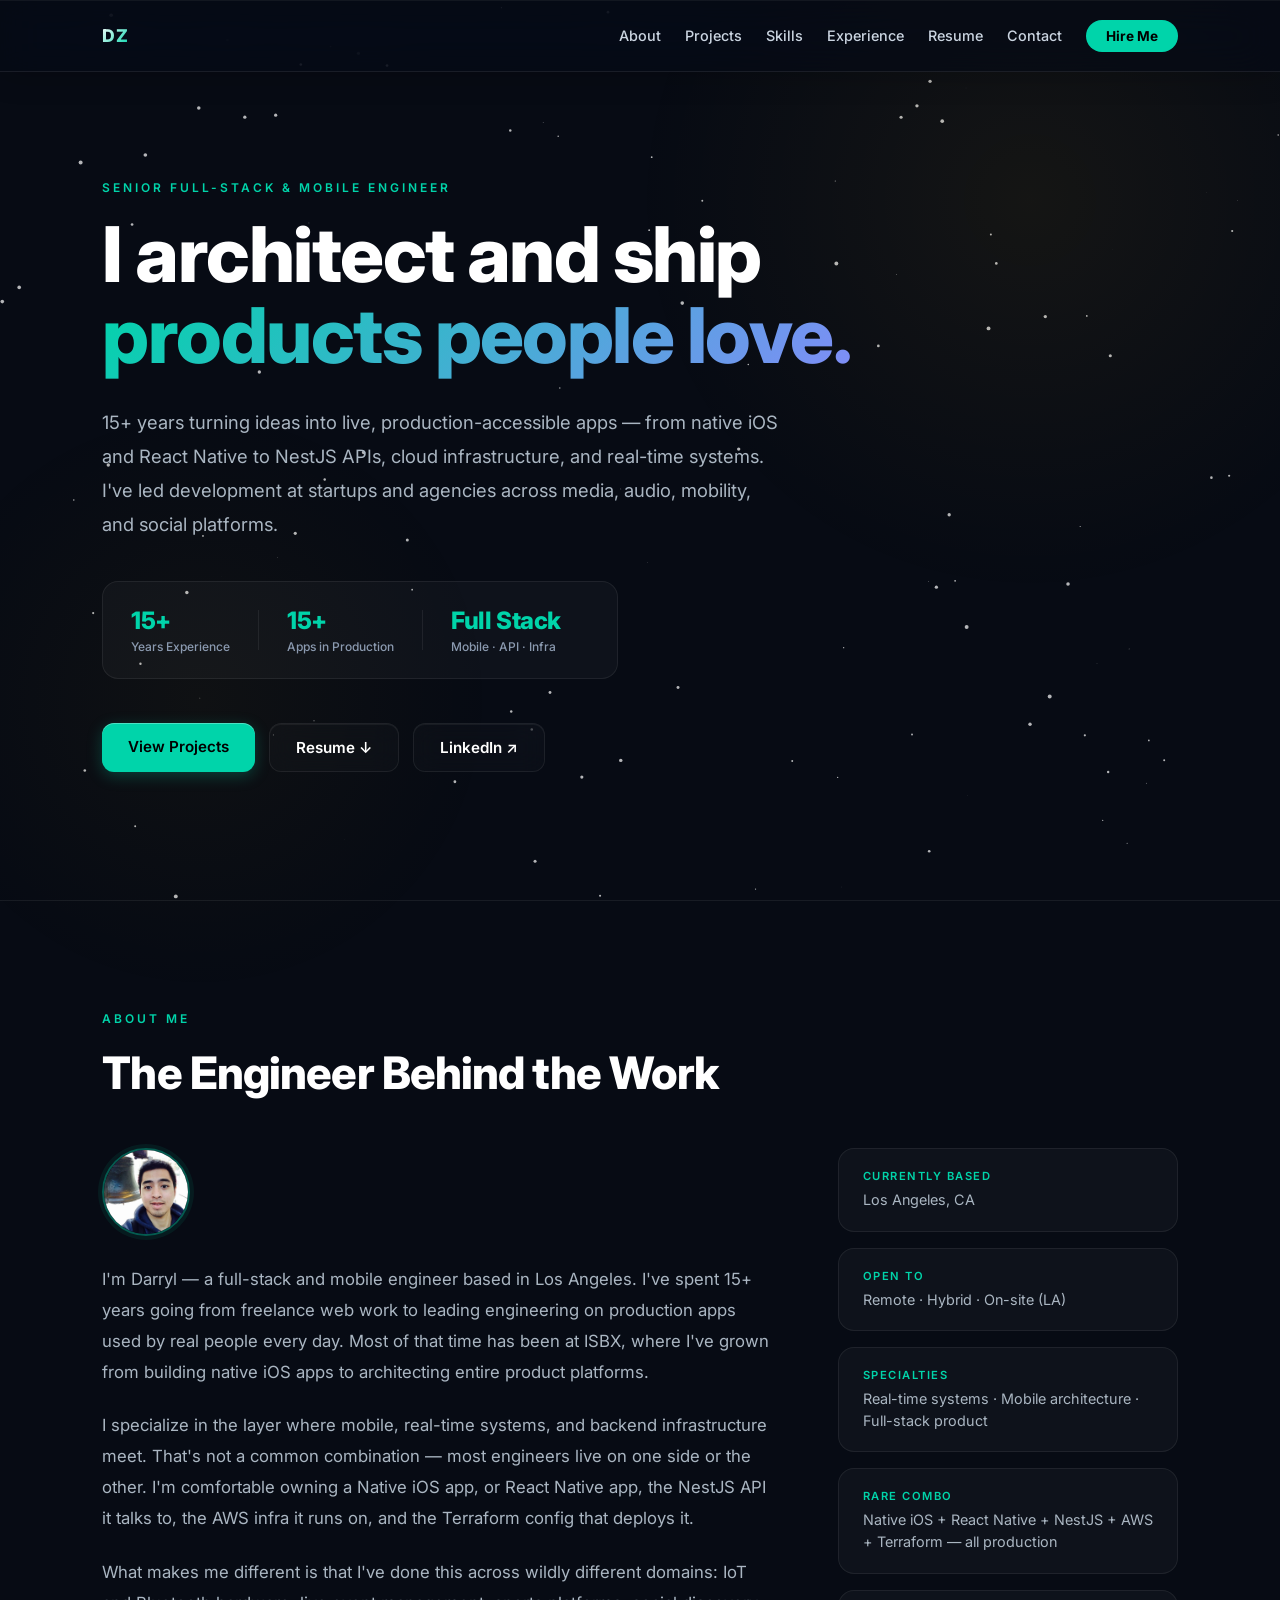
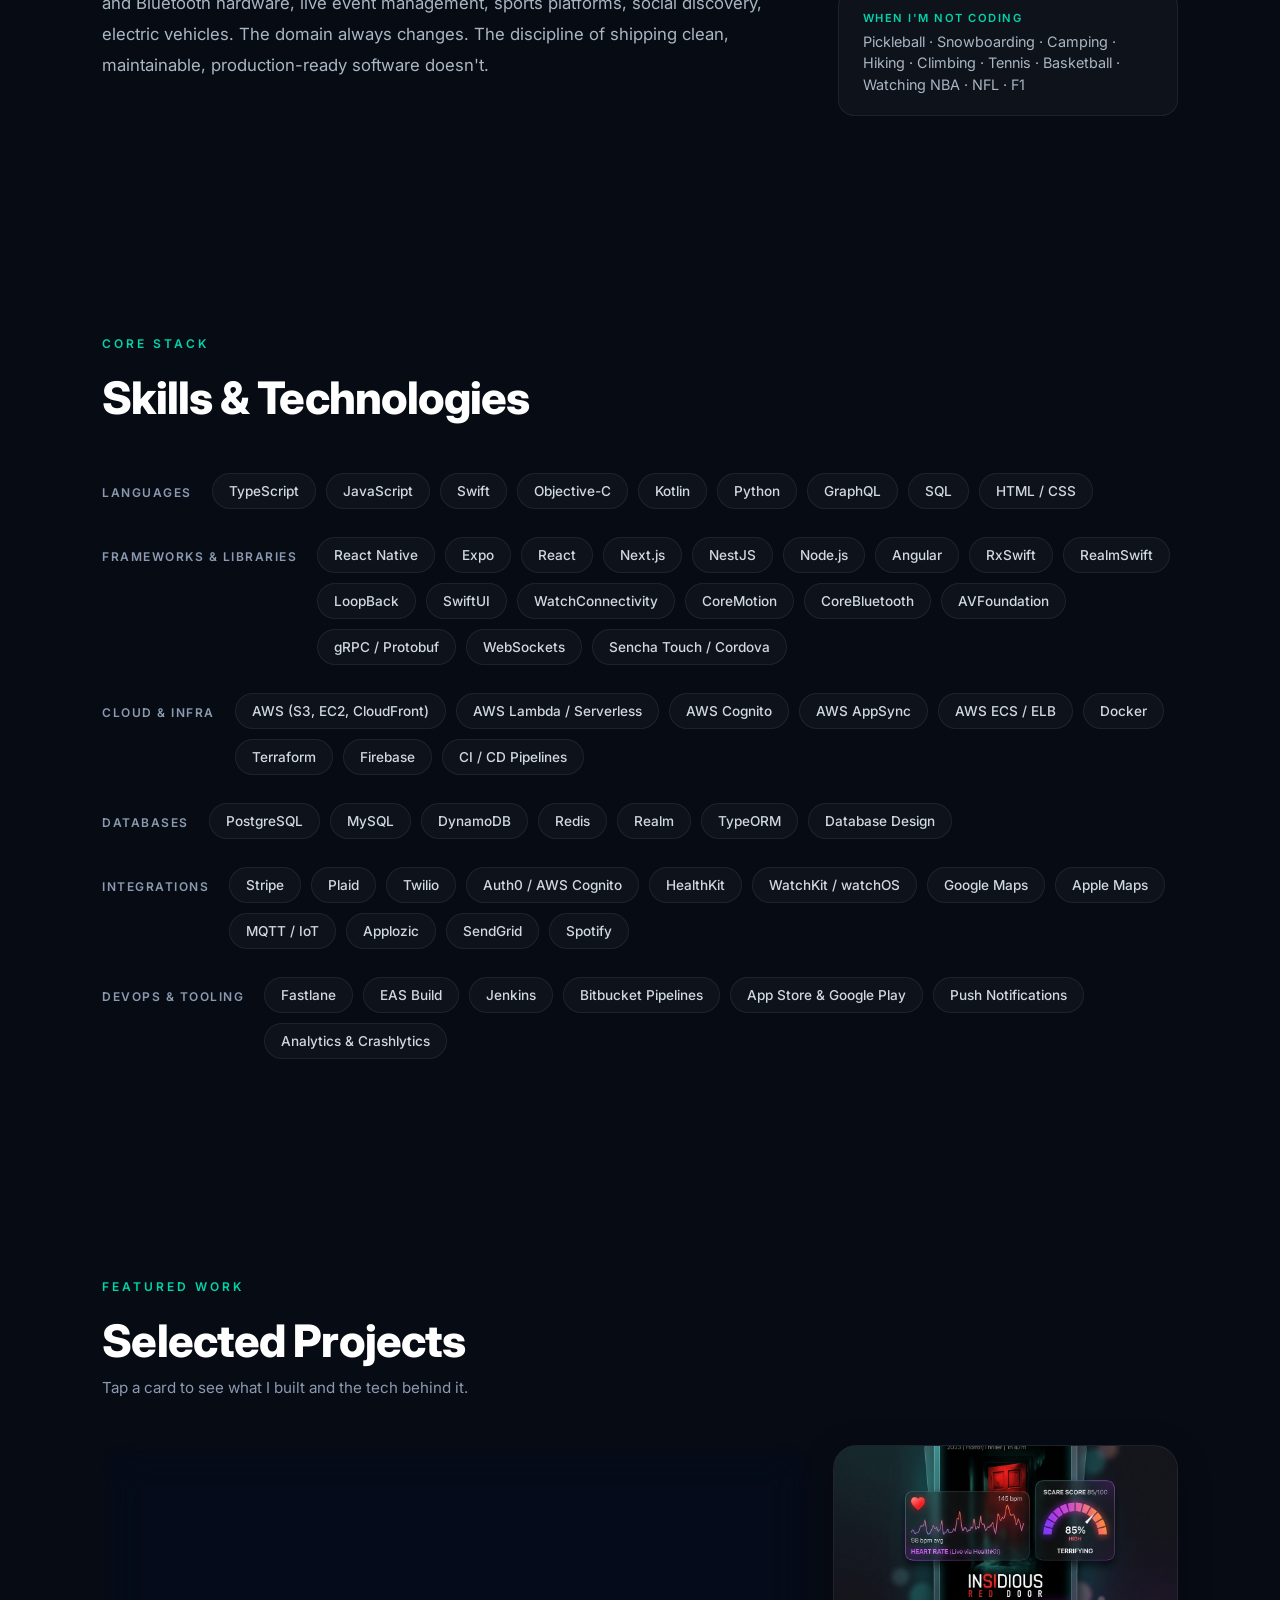
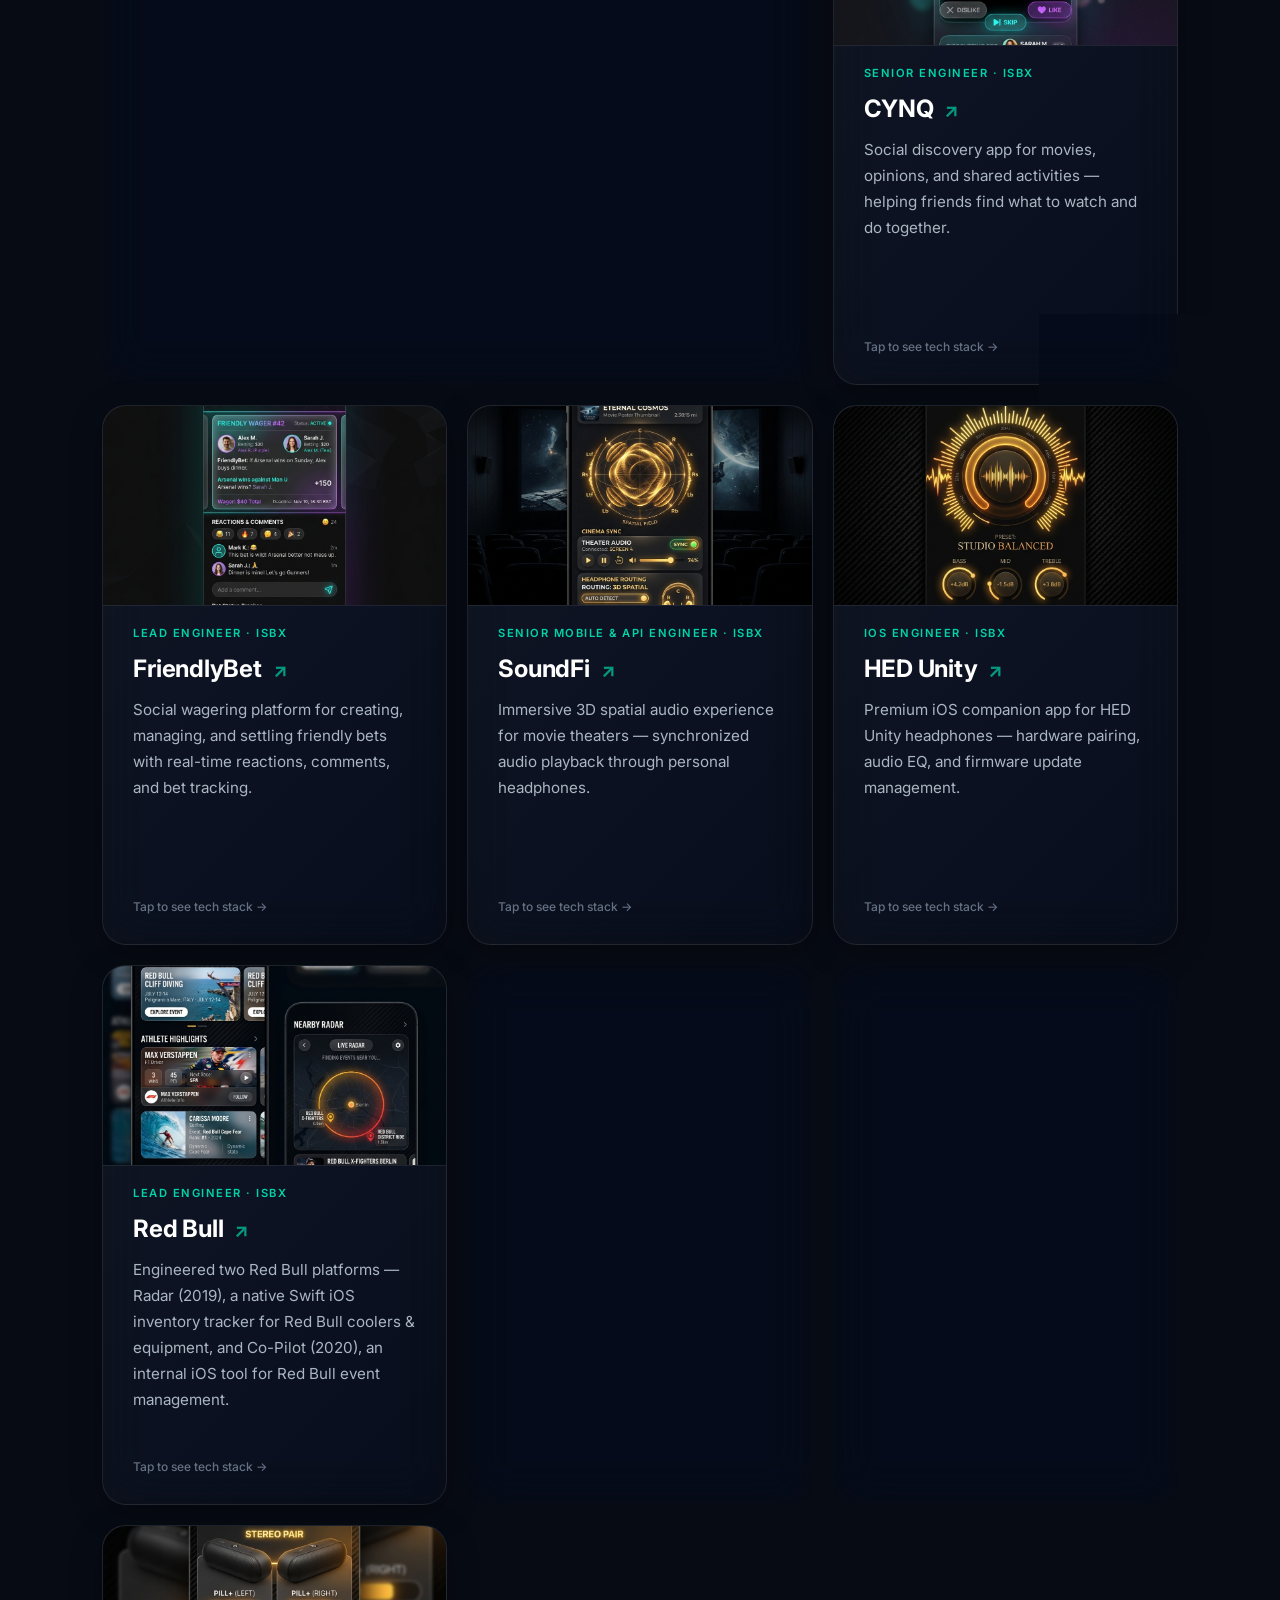
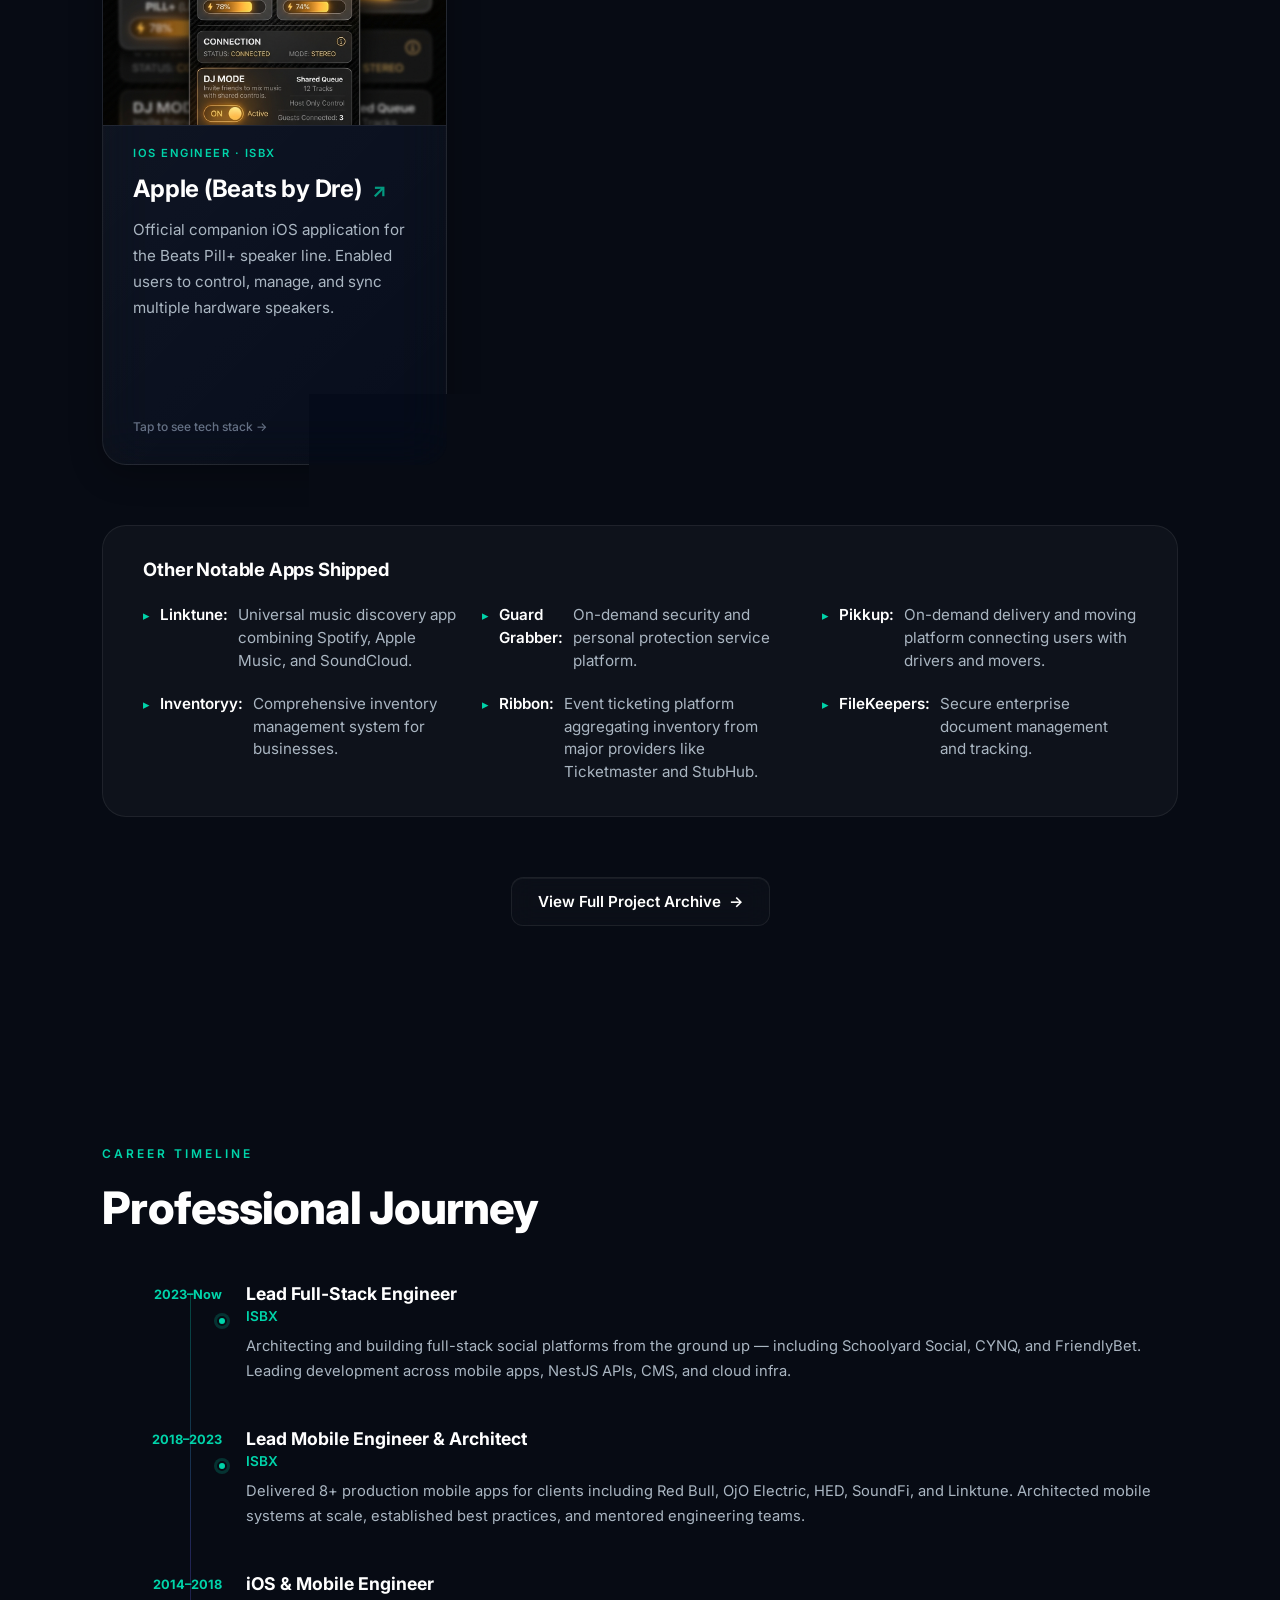
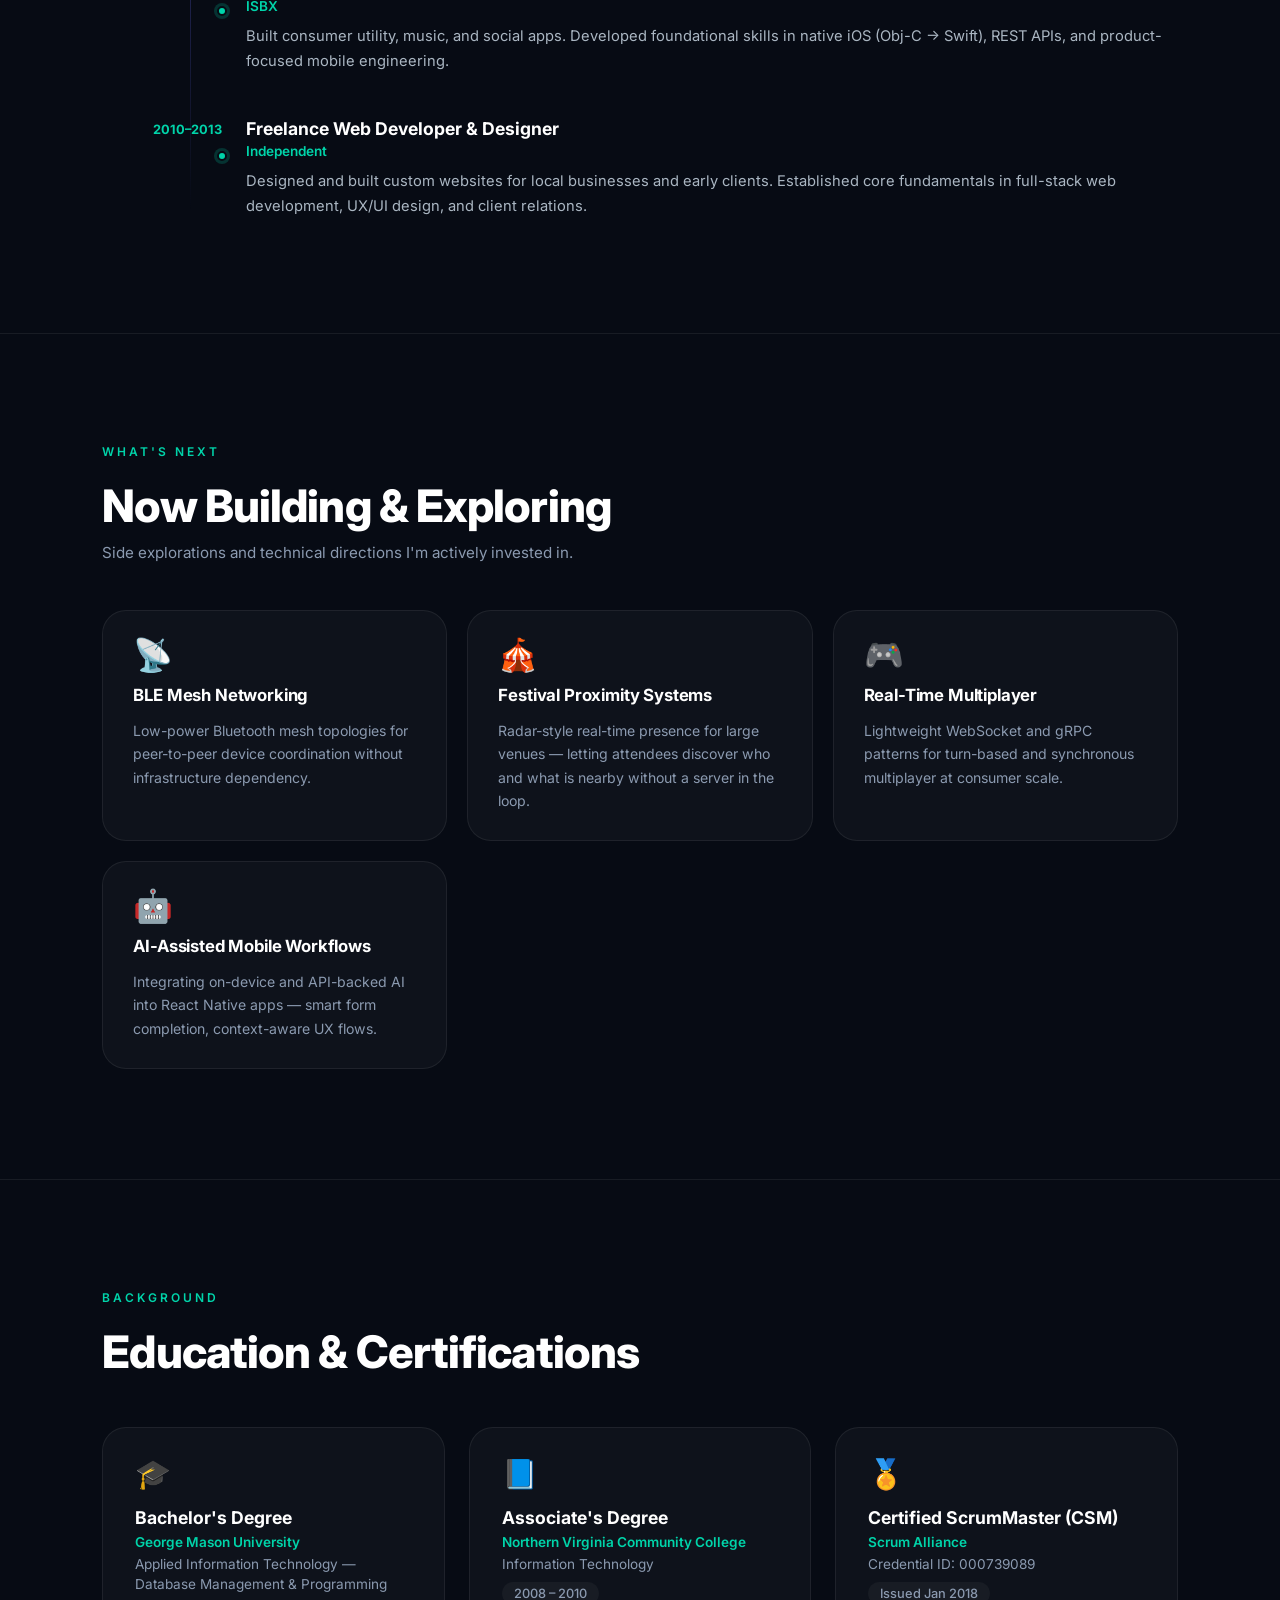
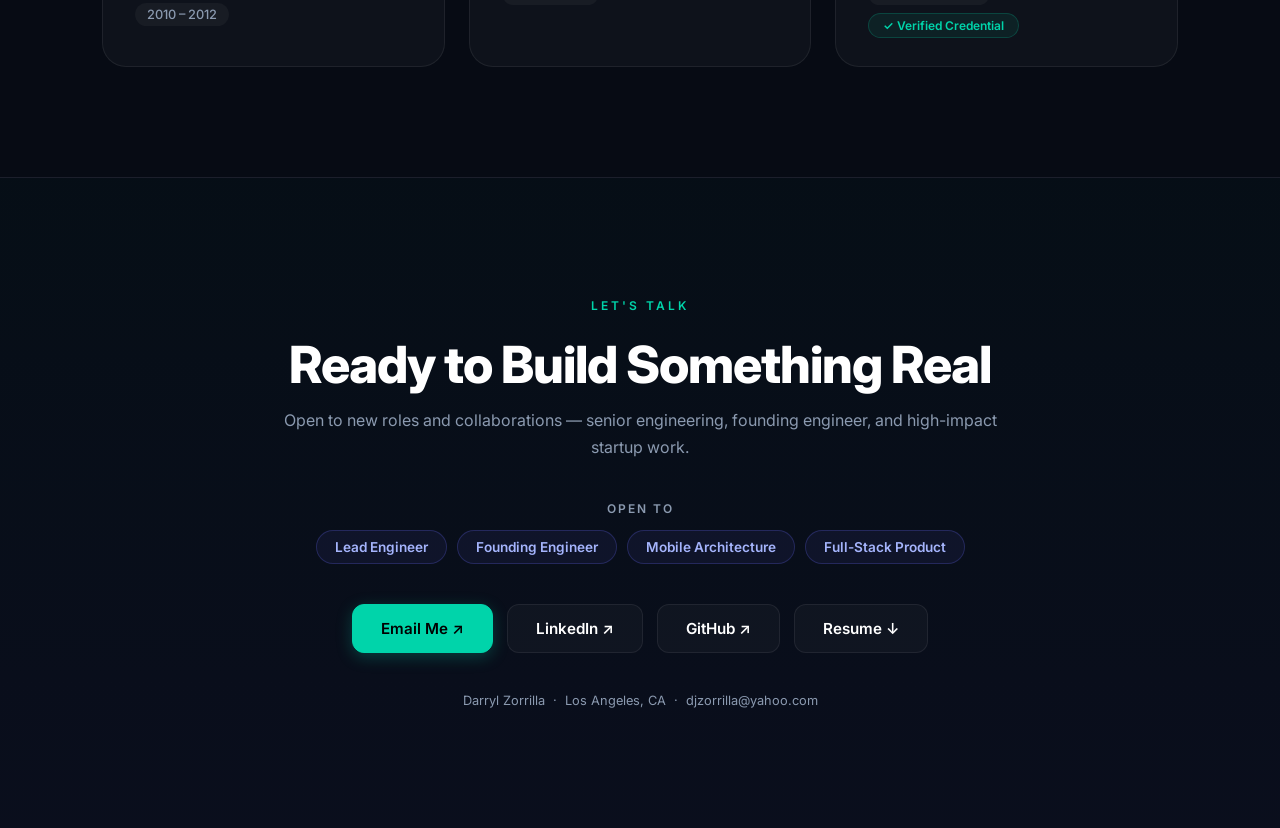
==== commit 86a6b6b1: "Add files via upload" ====
--- a/index.html
+++ b/index.html
@@ -180,6 +180,9 @@
           <span>RxSwift</span>
           <span>RealmSwift</span>
           <span>LoopBack</span>
+          <span>SwiftUI</span>
+          <span>WatchConnectivity</span>
+          <span>CoreMotion</span>
           <span>CoreBluetooth</span>
           <span>AVFoundation</span>
           <span>gRPC / Protobuf</span>
@@ -221,6 +224,7 @@
           <span>Twilio</span>
           <span>Auth0 / AWS Cognito</span>
           <span>HealthKit</span>
+          <span>WatchKit / watchOS</span>
           <span>Google Maps</span>
           <span>Apple Maps</span>
           <span>MQTT / IoT</span>
@@ -307,16 +311,16 @@
           <div class="flip-card-back">
             <div class="card-back-title">What I Built</div>
             <ul class="contributions">
-              <li>React Native (Expo) mobile app with HealthKit integration</li>
-              <li>NestJS backend API and React-based CMS platform</li>
-              <li>Native iOS Swift bridges for continuous heart rate polling</li>
+              <li>React Native (Expo) mobile app with HealthKit &amp; WatchConnectivity integration</li>
+              <li>Apple Watch companion (SwiftUI) — HKWorkoutSession, HRV &amp; flinch detection via CoreMotion</li>
+              <li>Custom Expo native module bridging Watch biometrics to the RN layer in real time</li>
               <li>Secure AWS (S3, CloudFront) media workflows &amp; Terraform infra</li>
-              <li>Custom "Scare Score" movie-sync heart rate analysis engine</li>
-            </ul>
-            <div class="tech-tags">
-              <span>React Native</span><span>Expo</span><span>NestJS</span>
-              <span>TypeScript</span><span>HealthKit</span><span>Docker</span>
-              <span>AWS</span><span>Terraform</span>
+              <li>Multi-signal "Scare Score" — live HR, HRV &amp; accelerometer streamed during movie sync</li>
+            </ul>
+            <div class="tech-tags">
+              <span>React Native</span><span>Expo</span><span>watchOS</span><span>SwiftUI</span>
+              <span>WatchConnectivity</span><span>CoreMotion</span><span>NestJS</span>
+              <span>TypeScript</span><span>HealthKit</span><span>AWS</span><span>Terraform</span>
             </div>
           </div>
         </div>
--- a/styles.css
+++ b/styles.css
@@ -27,7 +27,7 @@
   font-family: 'Inter', sans-serif;
   background: var(--bg);
   color: white;
-  overflow-x: hidden;
+  overflow-x: clip;
 }
 
 /* ─── Canvas background ──────────────────────────────── */
@@ -296,12 +296,12 @@
 .primary-btn {
   background: var(--accent);
   color: #000;
-  box-shadow: 0 4px 15px rgba(251, 191, 36, 0.2), inset 0 1px 0 rgba(255, 255, 255, 0.3);
+  box-shadow: 0 4px 15px rgba(0, 212, 170, 0.25), inset 0 1px 0 rgba(255, 255, 255, 0.3);
 }
 
 .primary-btn:hover {
   transform: translateY(-2px);
-  box-shadow: 0 8px 24px rgba(251, 191, 36, 0.35), inset 0 1px 0 rgba(255, 255, 255, 0.4);
+  box-shadow: 0 8px 24px rgba(0, 212, 170, 0.4), inset 0 1px 0 rgba(255, 255, 255, 0.4);
 }
 
 .secondary-btn {
@@ -314,8 +314,8 @@
 }
 
 .secondary-btn:hover {
-  border-color: rgba(251, 191, 36, 0.4);
-  background: rgba(251, 191, 36, 0.03);
+  border-color: rgba(0, 212, 170, 0.4);
+  background: rgba(0, 212, 170, 0.03);
   transform: translateY(-2px);
 }
 
@@ -385,9 +385,9 @@
 }
 
 .skills-grid span:hover {
-  border-color: rgba(251, 191, 36, 0.5);
-  color: var(--accent);
-  background: rgba(251, 191, 36, 0.06);
+  border-color: rgba(0, 212, 170, 0.5);
+  color: var(--accent);
+  background: rgba(0, 212, 170, 0.06);
 }
 
 /* ─── Project Grid ───────────────────────────────────── */
@@ -401,6 +401,7 @@
 /* ─── Flip Card ──────────────────────────────────────── */
 .flip-card {
   perspective: 1200px;
+  -webkit-perspective: 1200px;
   height: 540px;
   cursor: pointer;
 }
@@ -415,6 +416,7 @@
   height: 100%;
   transition: transform 0.65s cubic-bezier(0.23, 1, 0.32, 1);
   transform-style: preserve-3d;
+  -webkit-transform-style: preserve-3d;
 }
 
 .flip-card.flipped .flip-card-inner {
@@ -445,14 +447,14 @@
 
 .flip-card:hover .flip-card-front,
 .flip-card:hover .flip-card-back {
-  border-color: rgba(251, 191, 36, 0.35);
+  border-color: rgba(0, 212, 170, 0.35);
   box-shadow: 0 12px 40px rgba(0, 0, 0, 0.4), inset 0 1px 2px rgba(255, 255, 255, 0.2);
 }
 
 .flip-card-back {
   transform: rotateY(180deg);
-  background: linear-gradient(135deg, rgba(251, 191, 36, 0.05) 0%, rgba(234, 179, 8, 0.05) 100%);
-  border-color: rgba(251, 191, 36, 0.2);
+  background: linear-gradient(135deg, rgba(0, 212, 170, 0.05) 0%, rgba(99, 102, 241, 0.05) 100%);
+  border-color: rgba(0, 212, 170, 0.2);
 }
 
 /* Card Images */
@@ -476,7 +478,7 @@
 }
 
 .card-image.placeholder {
-  background: linear-gradient(135deg, rgba(251, 191, 36, 0.08) 0%, rgba(234, 179, 8, 0.02) 100%);
+  background: linear-gradient(135deg, rgba(0, 212, 170, 0.08) 0%, rgba(99, 102, 241, 0.04) 100%);
   display: flex;
   align-items: center;
   justify-content: center;
@@ -485,7 +487,7 @@
 
 .placeholder-icon {
   font-size: 3.5rem;
-  color: rgba(251, 191, 36, 0.15);
+  color: rgba(0, 212, 170, 0.2);
   transition: color 0.3s ease, transform 0.6s ease;
 }
 
@@ -494,7 +496,7 @@
 }
 
 .flip-card:hover .placeholder-icon {
-  color: rgba(251, 191, 36, 0.4);
+  color: rgba(0, 212, 170, 0.5);
   transform: rotate(15deg);
 }
 
@@ -525,7 +527,7 @@
   border-radius: inherit;
   background: radial-gradient(
     300px circle at var(--mouse-x, 0px) var(--mouse-y, 0px),
-    rgba(251, 191, 36, 0.07),
+    rgba(0, 212, 170, 0.07),
     transparent 60%
   );
   z-index: 0;
@@ -644,8 +646,8 @@
   font-weight: 600;
   padding: 5px 12px;
   border-radius: var(--radius-pill);
-  background: rgba(251, 191, 36, 0.1);
-  border: 1px solid rgba(251, 191, 36, 0.25);
+  background: rgba(0, 212, 170, 0.08);
+  border: 1px solid rgba(0, 212, 170, 0.2);
   color: var(--accent);
   letter-spacing: 0.3px;
 }
@@ -716,7 +718,7 @@
 }
 
 .education-card:hover {
-  border-color: rgba(251, 191, 36, 0.35);
+  border-color: rgba(0, 212, 170, 0.35);
 }
 
 .education-card .edu-icon {
@@ -761,8 +763,8 @@
   gap: 6px;
   margin-top: 8px;
   padding: 4px 14px;
-  background: rgba(251, 191, 36, 0.08);
-  border: 1px solid rgba(251, 191, 36, 0.2);
+  background: rgba(0, 212, 170, 0.08);
+  border: 1px solid rgba(0, 212, 170, 0.2);
   border-radius: var(--radius-pill);
   font-size: 0.75rem;
   color: var(--accent);
@@ -823,7 +825,7 @@
   border-radius: 50%;
   background: var(--accent);
   border: 2px solid var(--bg);
-  box-shadow: 0 0 0 3px rgba(251, 191, 36, 0.2);
+  box-shadow: 0 0 0 3px rgba(0, 212, 170, 0.2);
   flex-shrink: 0;
   position: relative;
   left: 5px;
@@ -1336,8 +1338,8 @@
 }
 
 .archive-link:hover {
-  border-color: rgba(251, 191, 36, 0.4);
-  background: rgba(251, 191, 36, 0.03);
+  border-color: rgba(0, 212, 170, 0.4);
+  background: rgba(0, 212, 170, 0.03);
   transform: translateY(-2px);
   color: var(--accent);
 }
@@ -1381,8 +1383,8 @@
 }
 
 .table-container {
-  background: linear-gradient(135deg, rgba(251, 191, 36, 0.05) 0%, rgba(234, 179, 8, 0.01) 100%);
-  border: 1px solid rgba(251, 191, 36, 0.15);
+  background: linear-gradient(135deg, rgba(0, 212, 170, 0.04) 0%, rgba(99, 102, 241, 0.02) 100%);
+  border: 1px solid rgba(0, 212, 170, 0.15);
   border-radius: var(--radius-card);
   padding: 1px;
   overflow-x: auto;
@@ -1417,7 +1419,7 @@
 }
 
 .archive-table tr:hover td {
-  background: rgba(251, 191, 36, 0.05);
+  background: rgba(0, 212, 170, 0.04);
 }
 
 .archive-table .year {
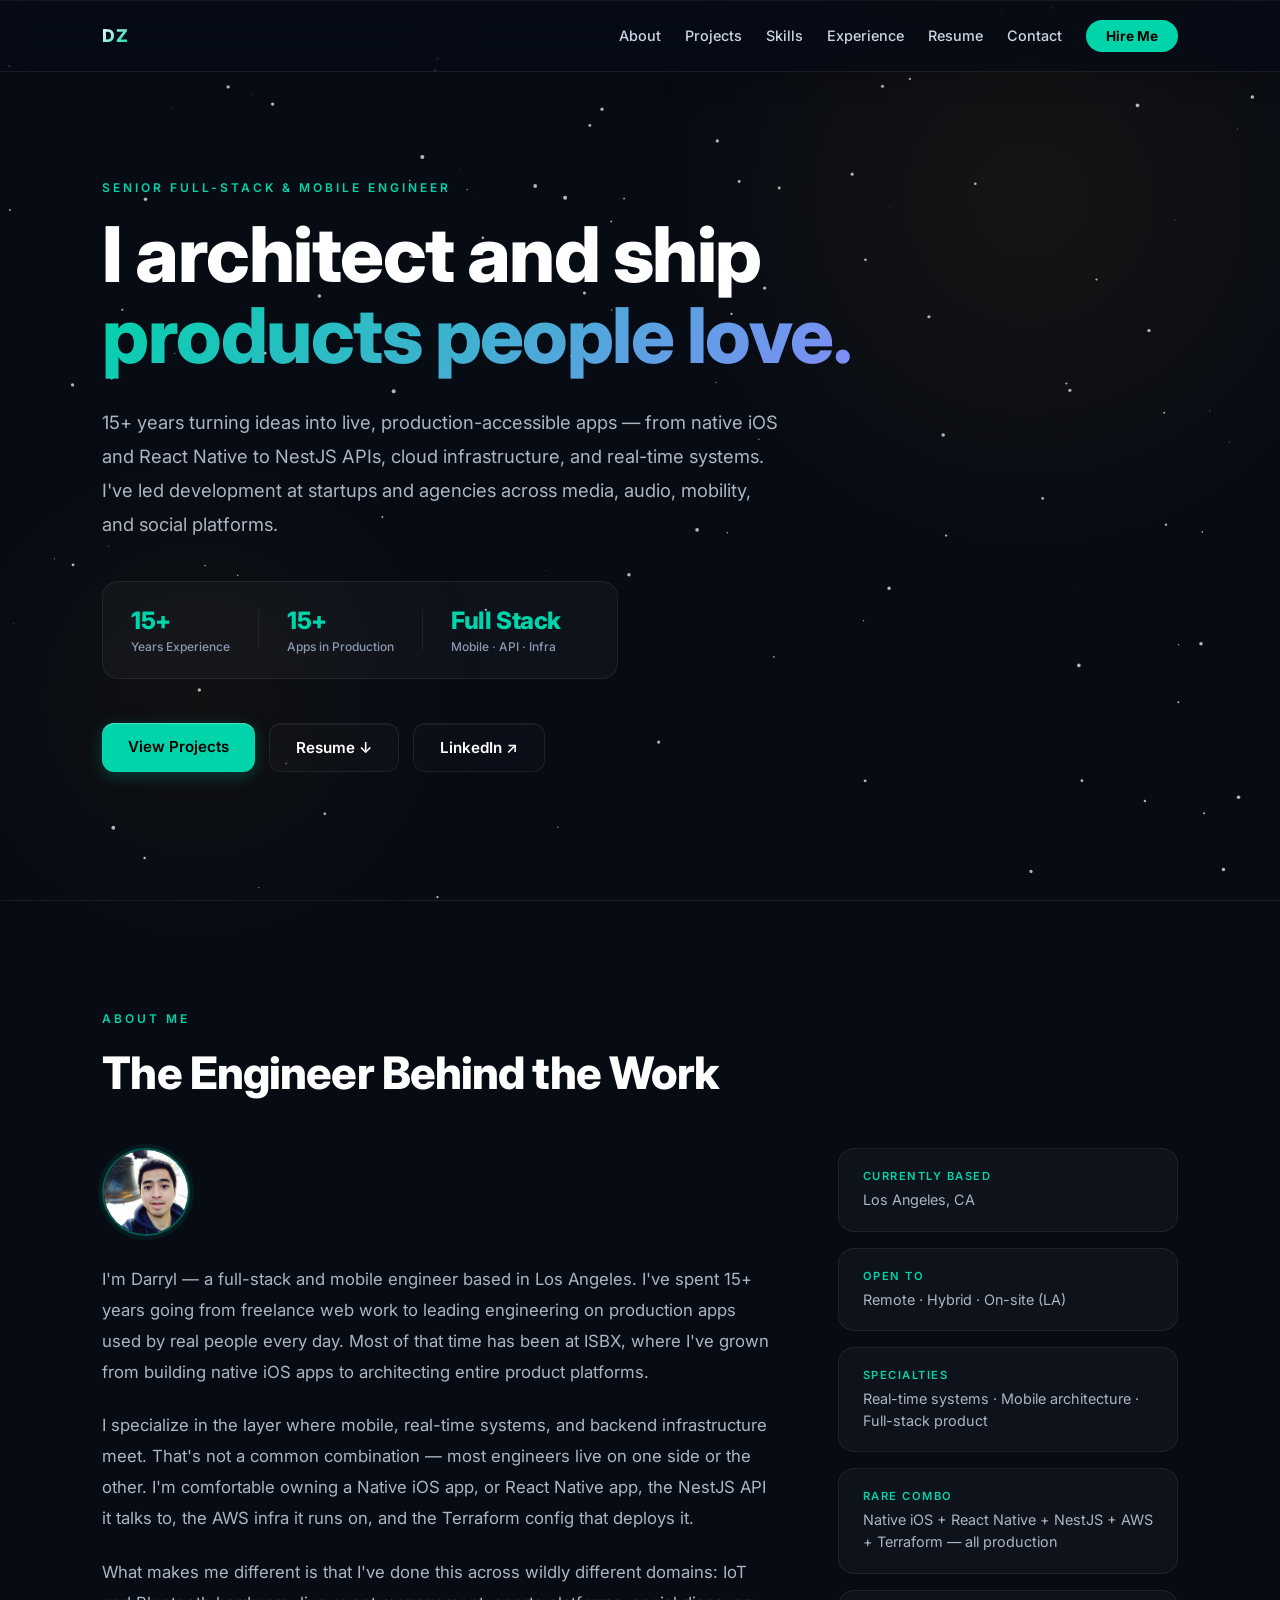
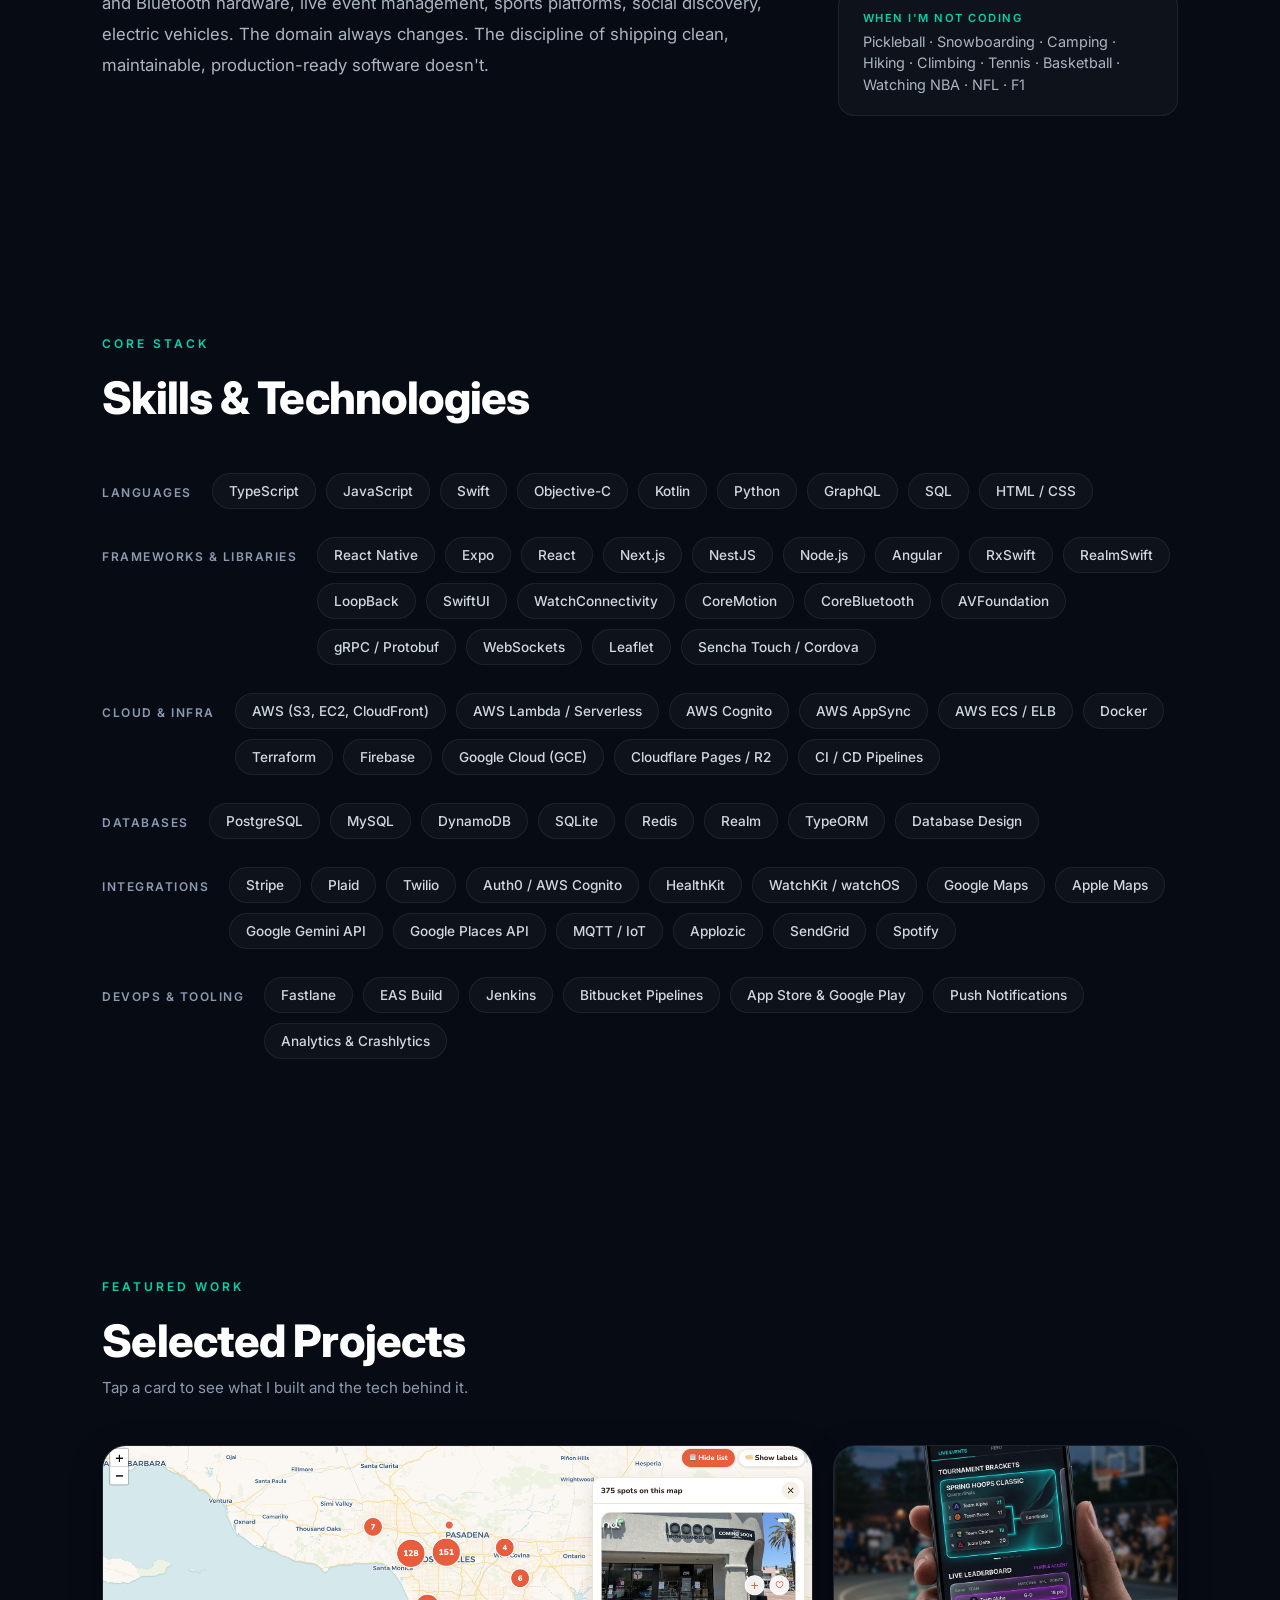
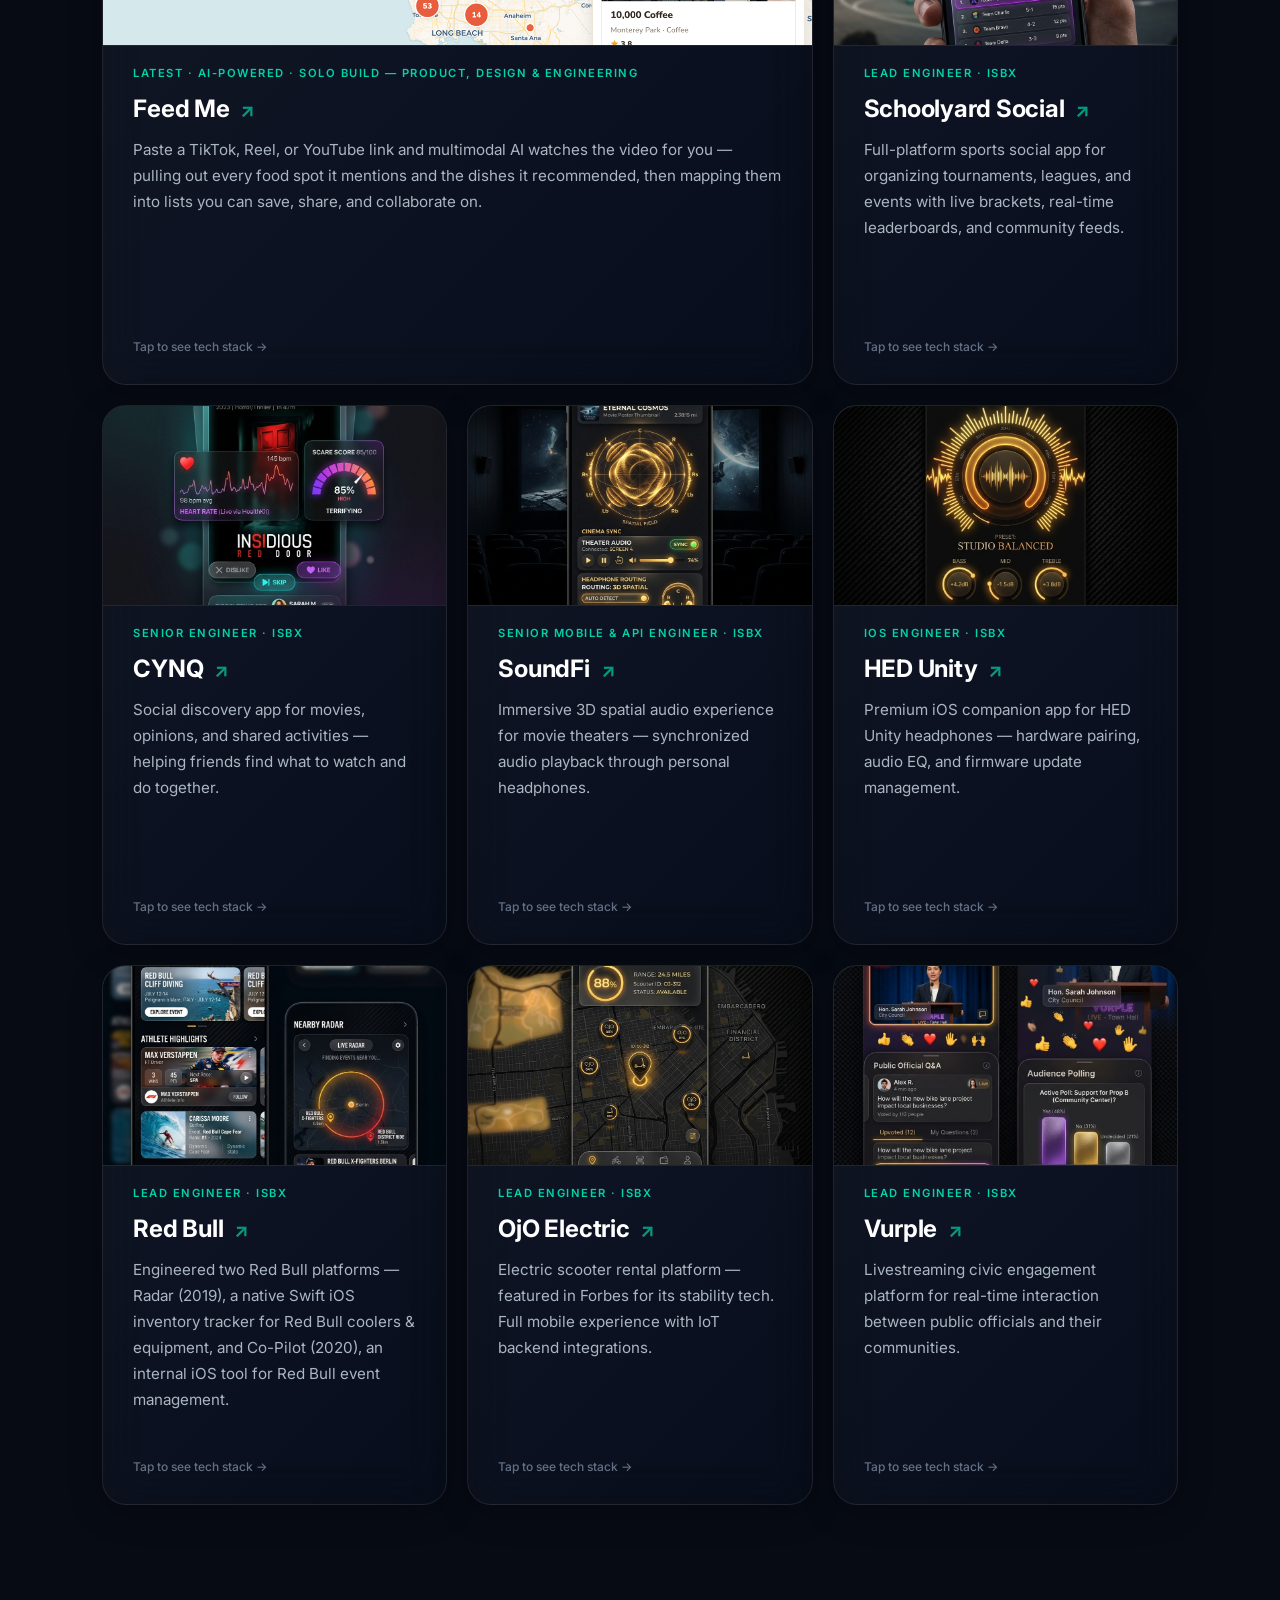
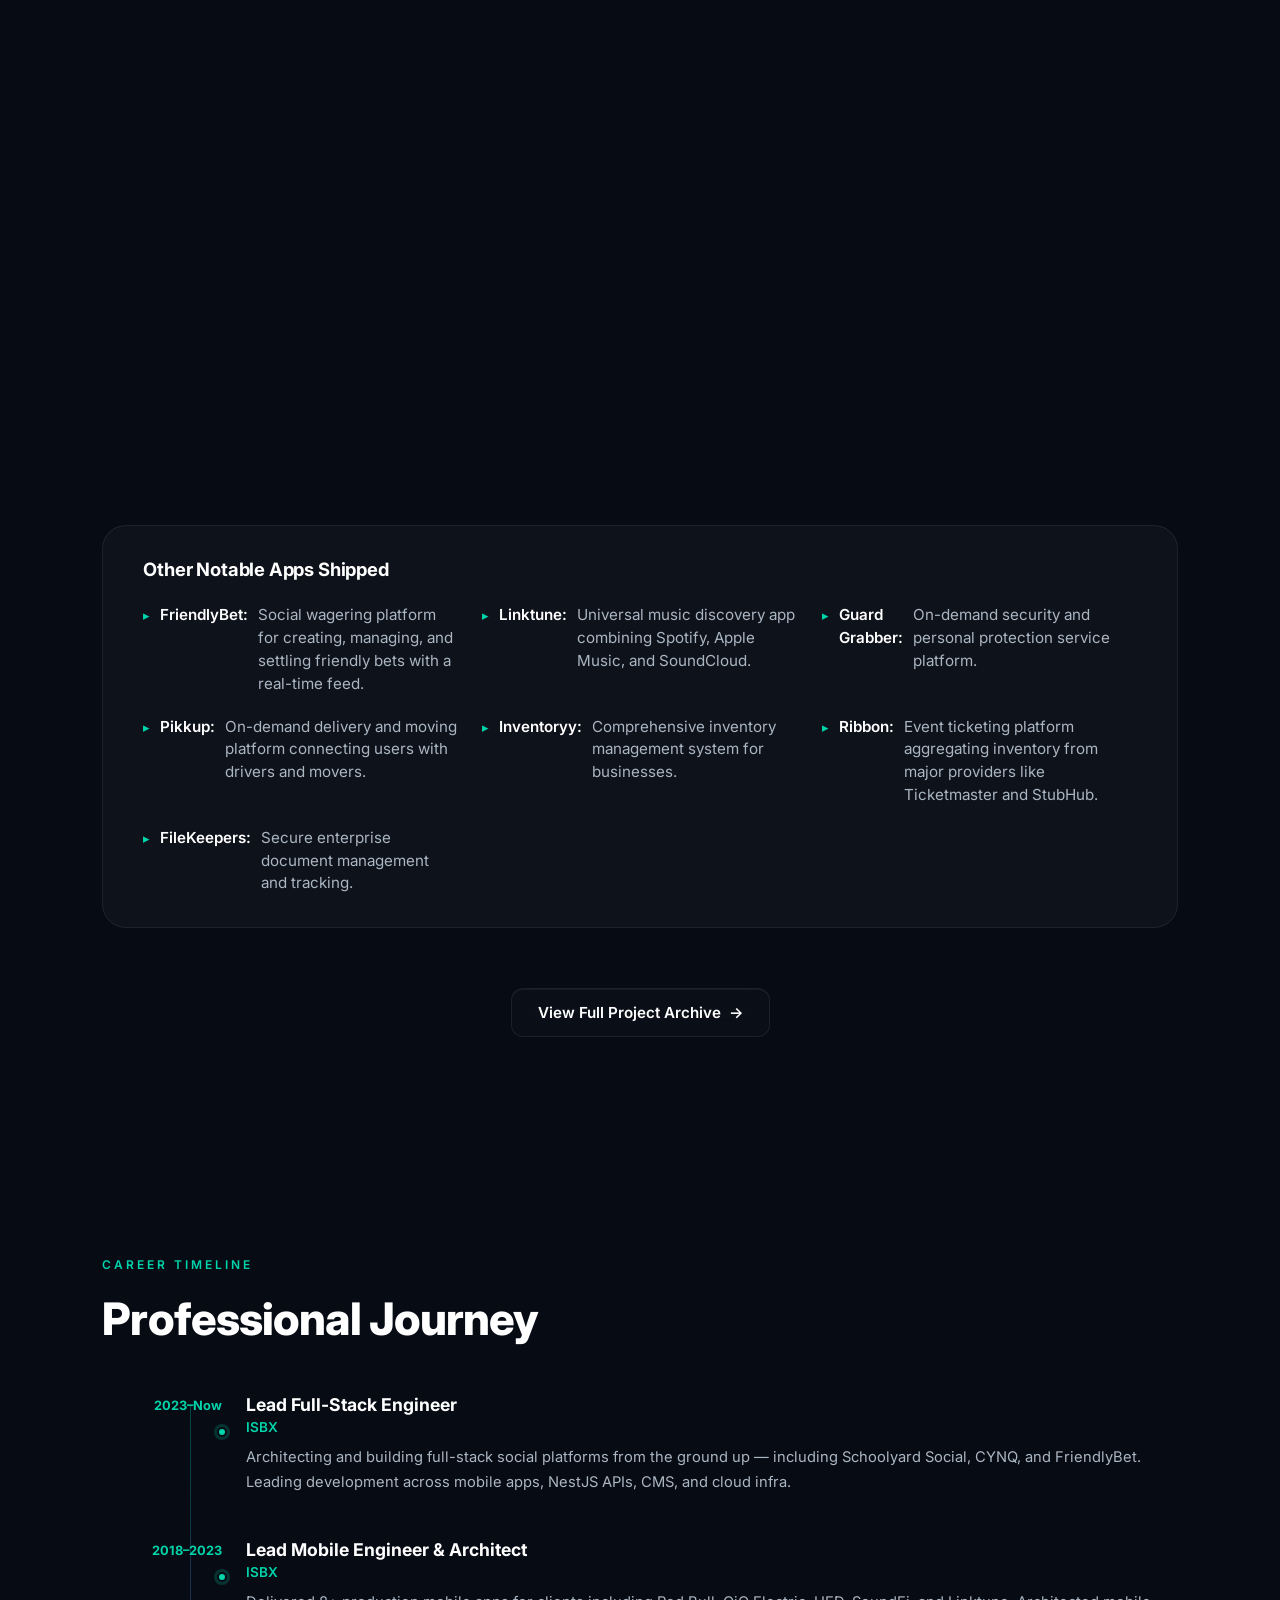
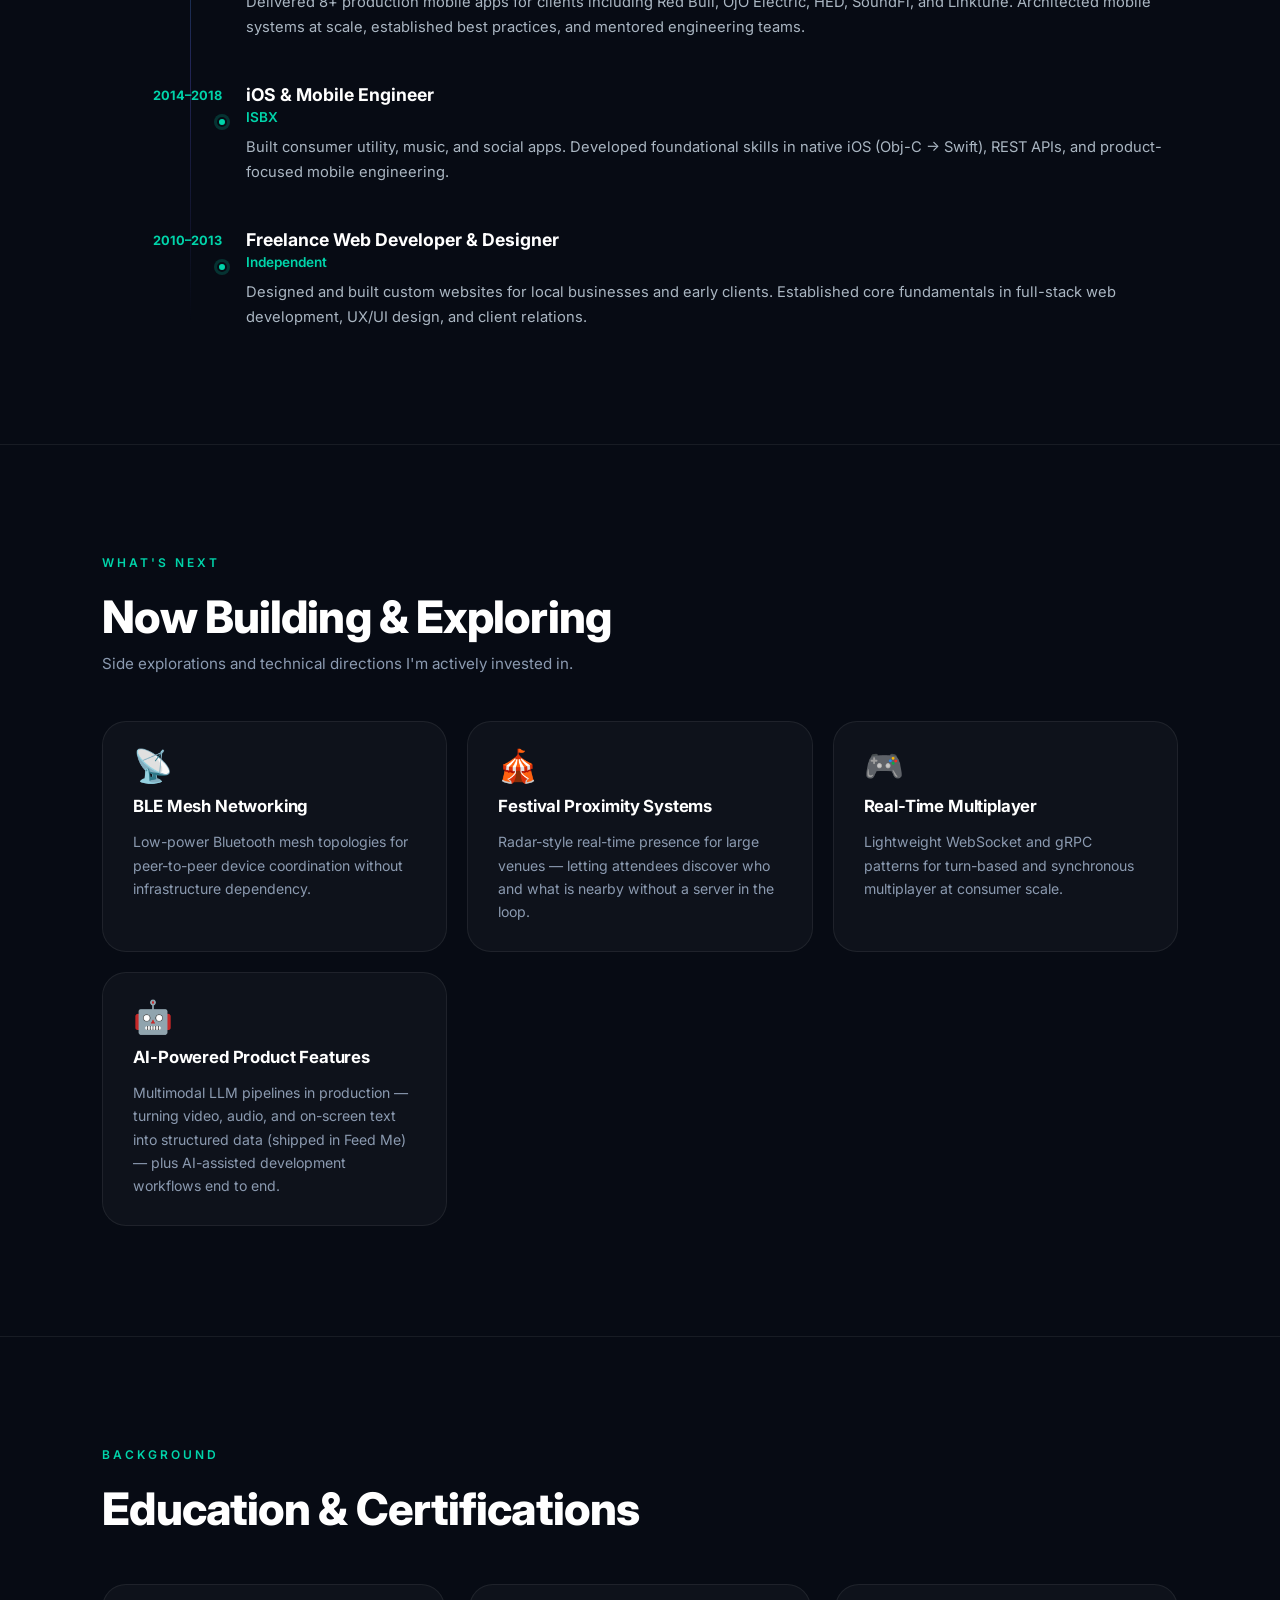
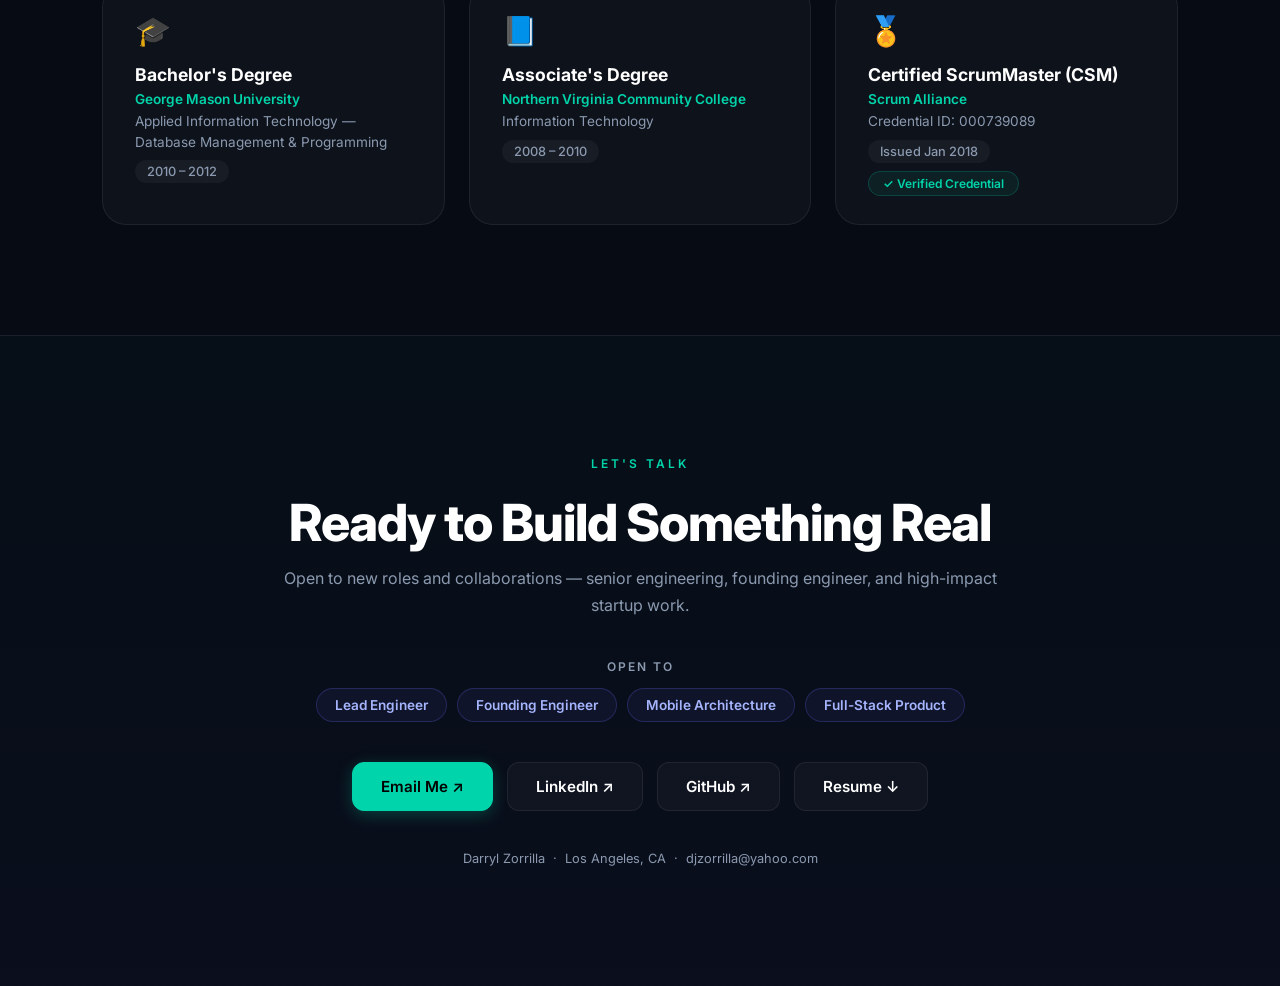
==== commit a93001f9: "Add files via upload" ====
--- a/index.html
+++ b/index.html
@@ -187,6 +187,7 @@
           <span>AVFoundation</span>
           <span>gRPC / Protobuf</span>
           <span>WebSockets</span>
+          <span>Leaflet</span>
           <span>Sencha Touch / Cordova</span>
         </div>
       </div>
@@ -201,6 +202,8 @@
           <span>Docker</span>
           <span>Terraform</span>
           <span>Firebase</span>
+          <span>Google Cloud (GCE)</span>
+          <span>Cloudflare Pages / R2</span>
           <span>CI / CD Pipelines</span>
         </div>
       </div>
@@ -210,6 +213,7 @@
           <span>PostgreSQL</span>
           <span>MySQL</span>
           <span>DynamoDB</span>
+          <span>SQLite</span>
           <span>Redis</span>
           <span>Realm</span>
           <span>TypeORM</span>
@@ -227,6 +231,8 @@
           <span>WatchKit / watchOS</span>
           <span>Google Maps</span>
           <span>Apple Maps</span>
+          <span>Google Gemini API</span>
+          <span>Google Places API</span>
           <span>MQTT / IoT</span>
           <span>Applozic</span>
           <span>SendGrid</span>
@@ -258,8 +264,44 @@
 
     <div class="project-grid reveal-group">
 
+      <!-- Feed Me -->
+      <div class="flip-card featured reveal" id="card-feedme">
+        <div class="flip-card-inner">
+          <div class="flip-card-front">
+            <div class="card-image">
+              <img src="images/feedme.png" alt="Feed Me app preview" loading="lazy">
+            </div>
+            <div class="card-tag">Latest · AI-Powered · Solo Build — Product, Design &amp; Engineering</div>
+            <h3><a href="https://feedme-8hx.pages.dev" target="_blank" rel="noopener noreferrer">Feed Me <span
+                  class="link-icon">↗</span></a></h3>
+            <p>
+              Paste a TikTok, Reel, or YouTube link and multimodal AI watches the video for you — pulling out every
+              food spot it mentions and the dishes it recommended, then mapping them into lists you can save, share,
+              and collaborate on.
+            </p>
+            <span class="flip-hint">Tap to see tech stack →</span>
+          </div>
+          <div class="flip-card-back">
+            <div class="card-back-title">What I Built</div>
+            <ul class="contributions">
+              <li>Multimodal AI pipeline reading video, audio &amp; on-screen text into structured spots + dish
+                callouts</li>
+              <li>yt-dlp fetch + Google Places resolution behind a food-venue gate</li>
+              <li>Live import feed over WebSockets; Leaflet map with open-now &amp; distance filters</li>
+              <li>Shareable collections with roles, live sync &amp; a spin wheel</li>
+              <li>NestJS + SQLite API on GCP, R2 uploads, Firebase auth — solo, AI-assisted monorepo</li>
+            </ul>
+            <div class="tech-tags">
+              <span>Google Gemini</span><span>React</span><span>TypeScript</span><span>NestJS</span>
+              <span>SQLite</span><span>WebSockets</span><span>Leaflet</span>
+              <span>Firebase</span><span>Cloudflare</span>
+            </div>
+          </div>
+        </div>
+      </div>
+
       <!-- Schoolyard -->
-      <div class="flip-card featured reveal" id="card-schoolyard">
+      <div class="flip-card reveal" id="card-schoolyard">
         <div class="flip-card-inner">
           <div class="flip-card-front">
             <div class="card-image">
@@ -326,38 +368,6 @@
         </div>
       </div>
 
-      <!-- FriendlyBet -->
-      <div class="flip-card reveal" id="card-friendlybet">
-        <div class="flip-card-inner">
-          <div class="flip-card-front">
-            <div class="card-image">
-              <img src="images/friendlybet.png" alt="FriendlyBet app preview" loading="lazy">
-            </div>
-            <div class="card-tag">Lead Engineer · ISBX</div>
-            <h3><a href="https://www.isbx.com" target="_blank" rel="noopener noreferrer">FriendlyBet <span
-                  class="link-icon">↗</span></a></h3>
-            <p>
-              Social wagering platform for creating, managing, and settling friendly bets with real-time
-              reactions, comments, and bet tracking.
-            </p>
-            <span class="flip-hint">Tap to see tech stack →</span>
-          </div>
-          <div class="flip-card-back">
-            <div class="card-back-title">What I Built</div>
-            <ul class="contributions">
-              <li>End-to-end bet lifecycle management system</li>
-              <li>Real-time social feed with reactions &amp; comments</li>
-              <li>React Native cross-platform mobile app</li>
-              <li>NestJS backend with AWS RDS &amp; Terraform infra</li>
-            </ul>
-            <div class="tech-tags">
-              <span>React Native</span><span>NestJS</span><span>TypeScript</span>
-              <span>PostgreSQL</span><span>Firebase</span><span>AWS</span><span>Terraform</span>
-            </div>
-          </div>
-        </div>
-      </div>
-
       <!-- SoundFi -->
       <div class="flip-card reveal" id="card-soundfi">
         <div class="flip-card-inner">
@@ -557,6 +567,8 @@
     <div class="notable-work reveal">
       <h3>Other Notable Apps Shipped</h3>
       <ul class="notable-list">
+        <li><strong>FriendlyBet:</strong> Social wagering platform for creating, managing, and settling friendly bets
+          with a real-time feed.</li>
         <li><strong>Linktune:</strong> Universal music discovery app combining Spotify, Apple Music, and SoundCloud.
         </li>
         <li><strong>Guard Grabber:</strong> On-demand security and personal protection service platform.</li>
@@ -670,9 +682,9 @@
       </div>
       <div class="now-card reveal">
         <span class="now-emoji">🤖</span>
-        <h4>AI-Assisted Mobile Workflows</h4>
-        <p>Integrating on-device and API-backed AI into React Native apps — smart form completion, context-aware UX
-          flows.</p>
+        <h4>AI-Powered Product Features</h4>
+        <p>Multimodal LLM pipelines in production — turning video, audio, and on-screen text into structured data
+          (shipped in Feed Me) — plus AI-assisted development workflows end to end.</p>
       </div>
     </div>
   </section>
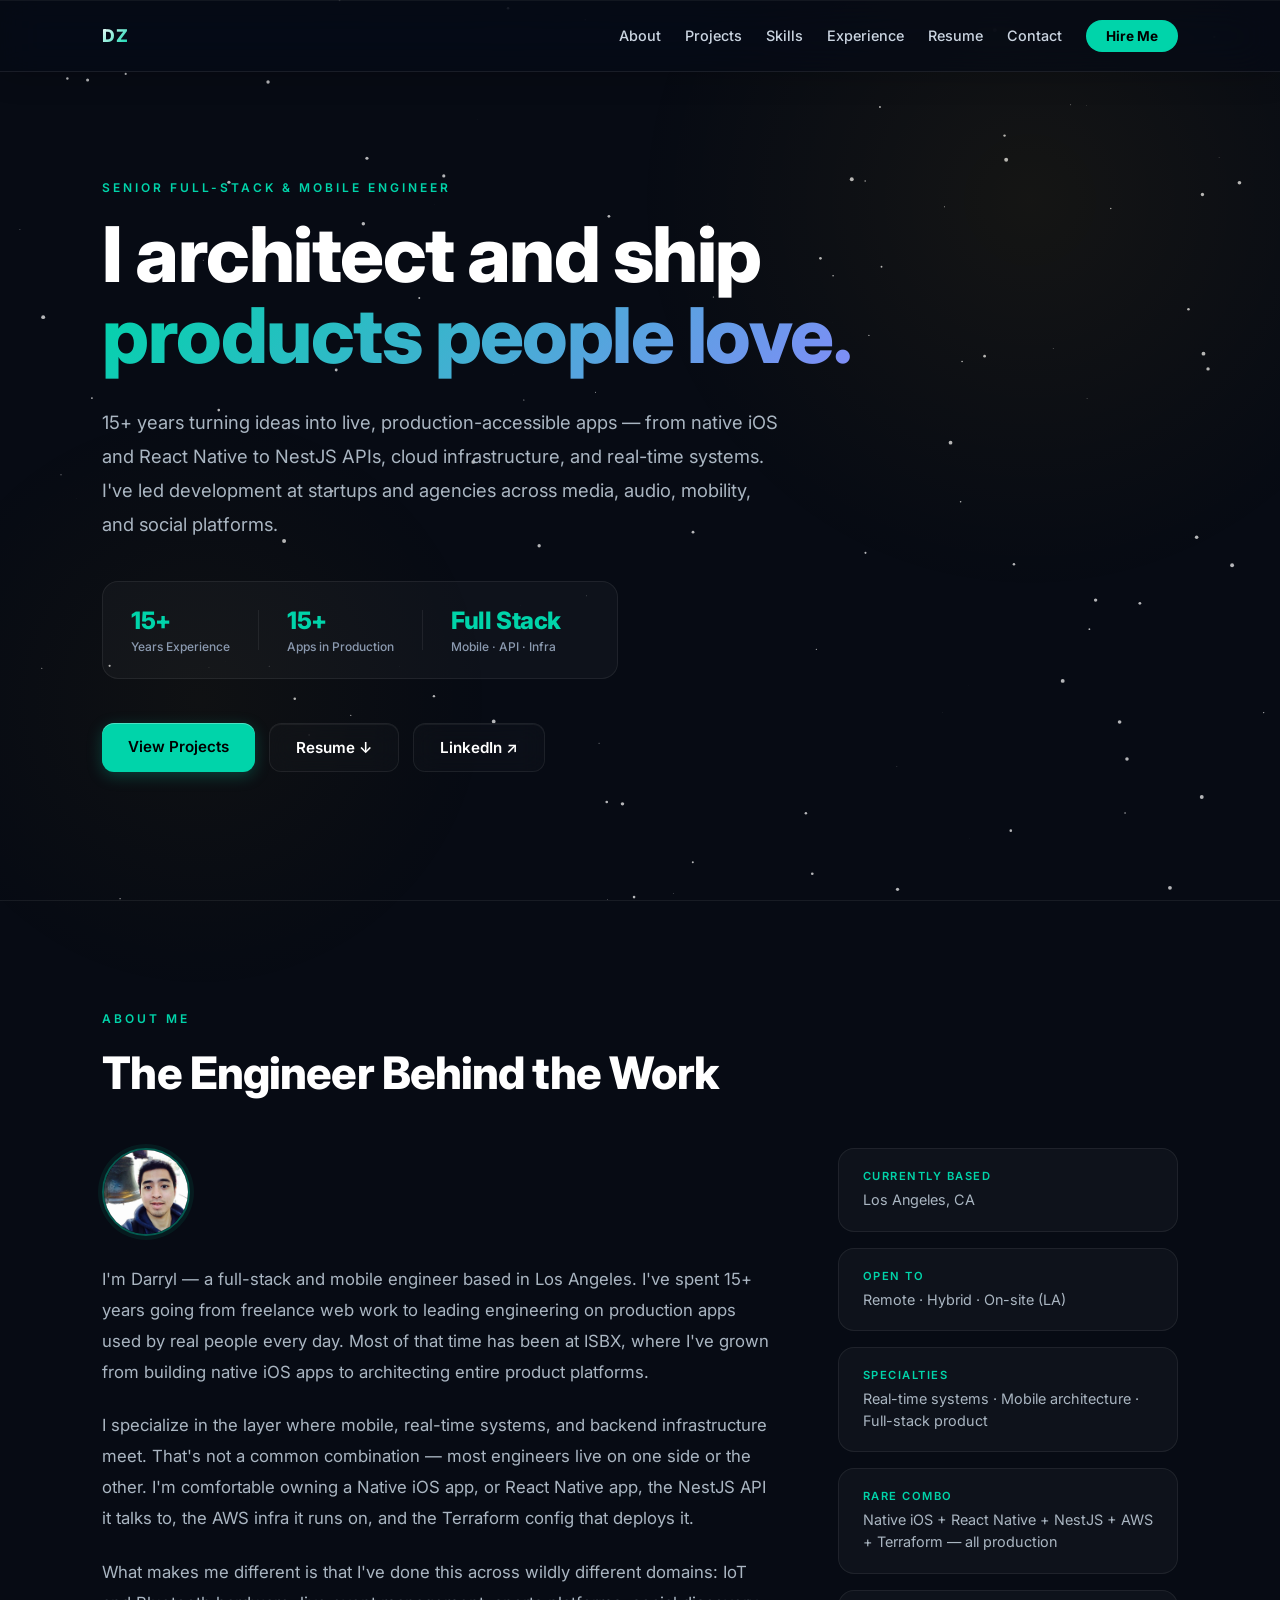
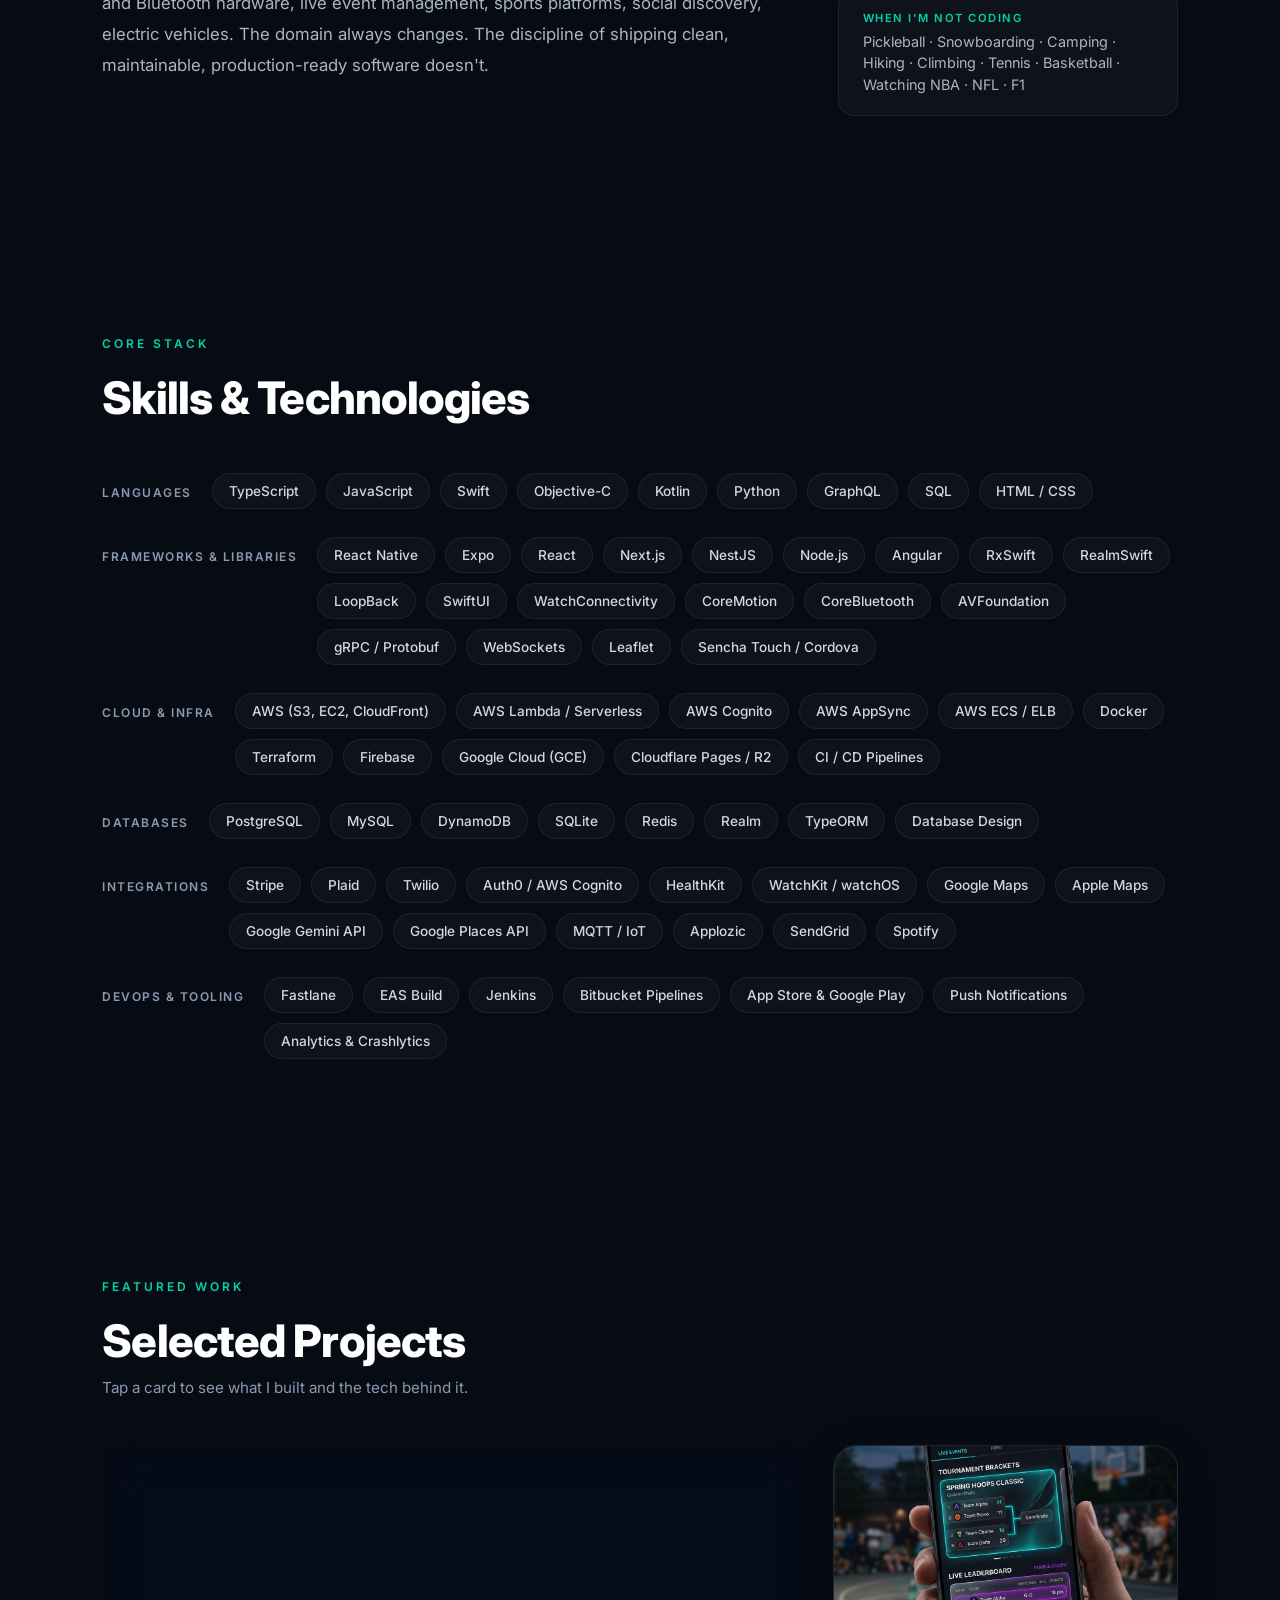
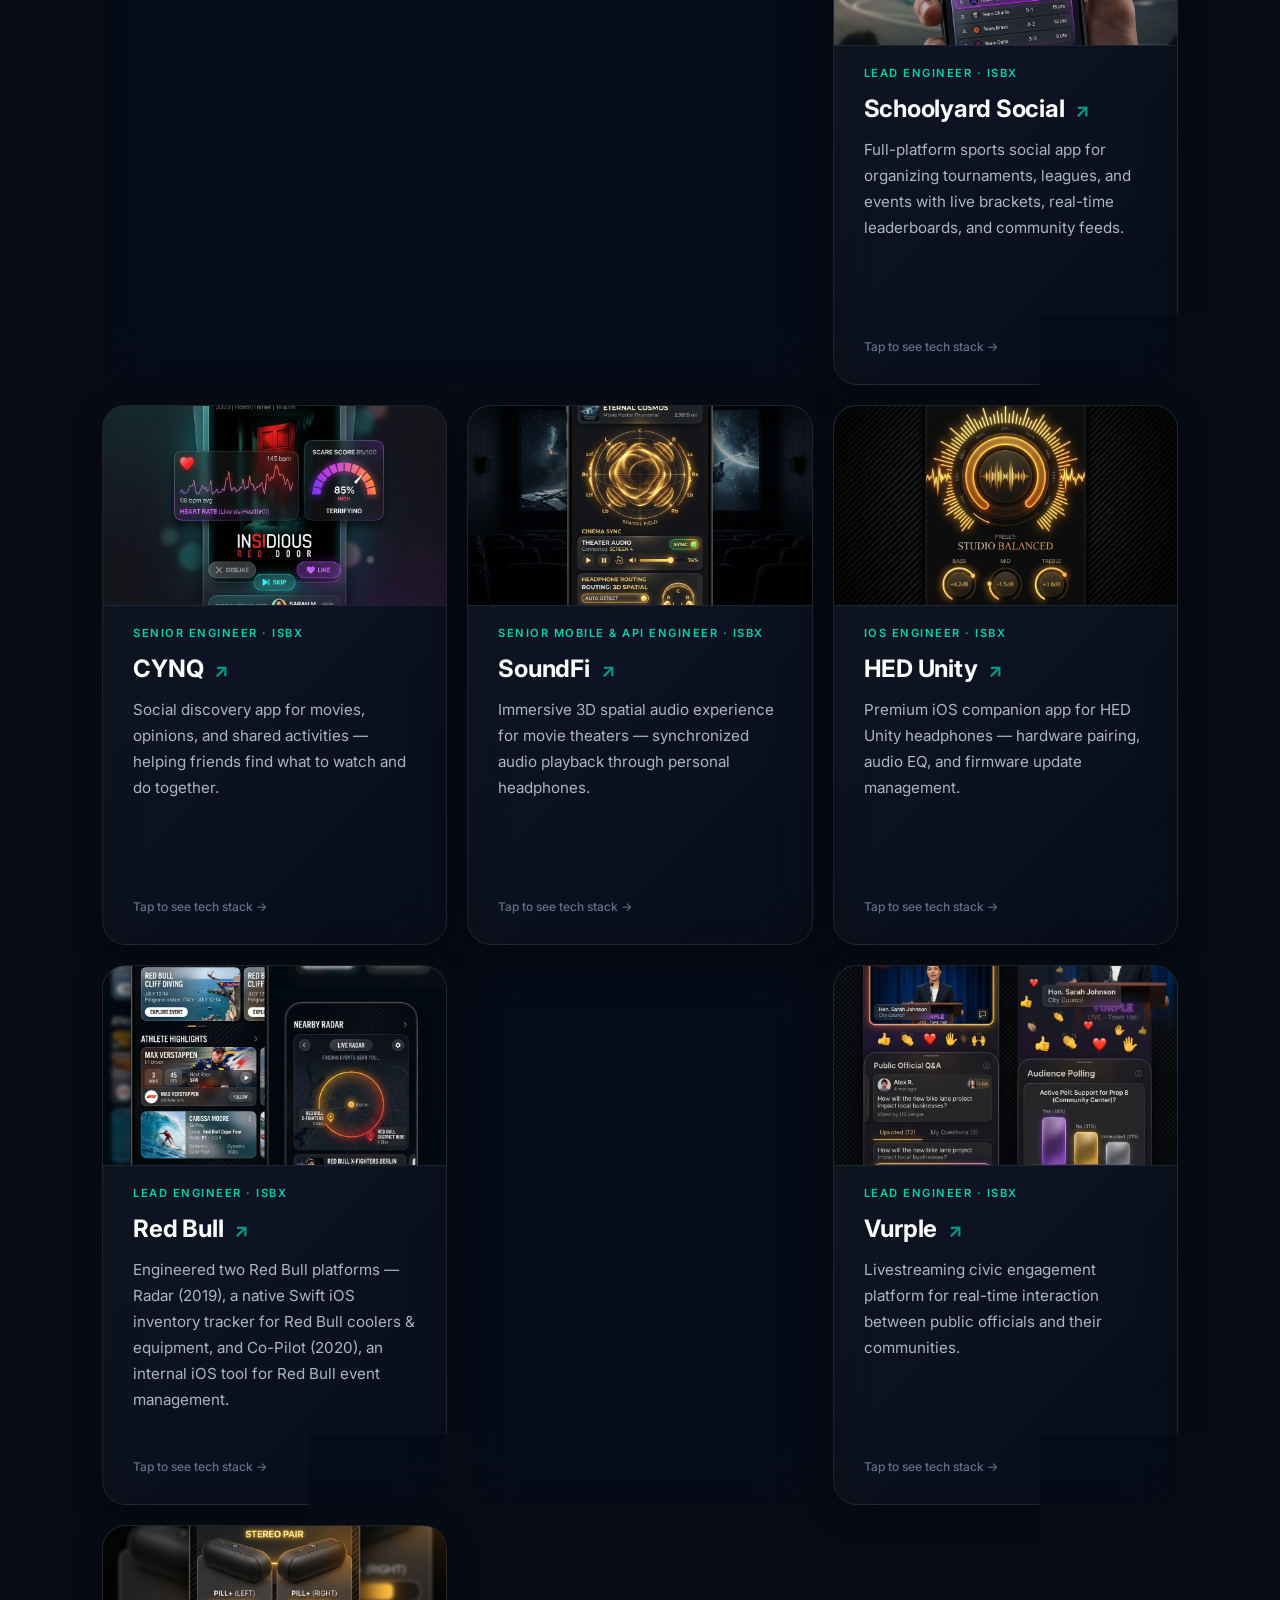
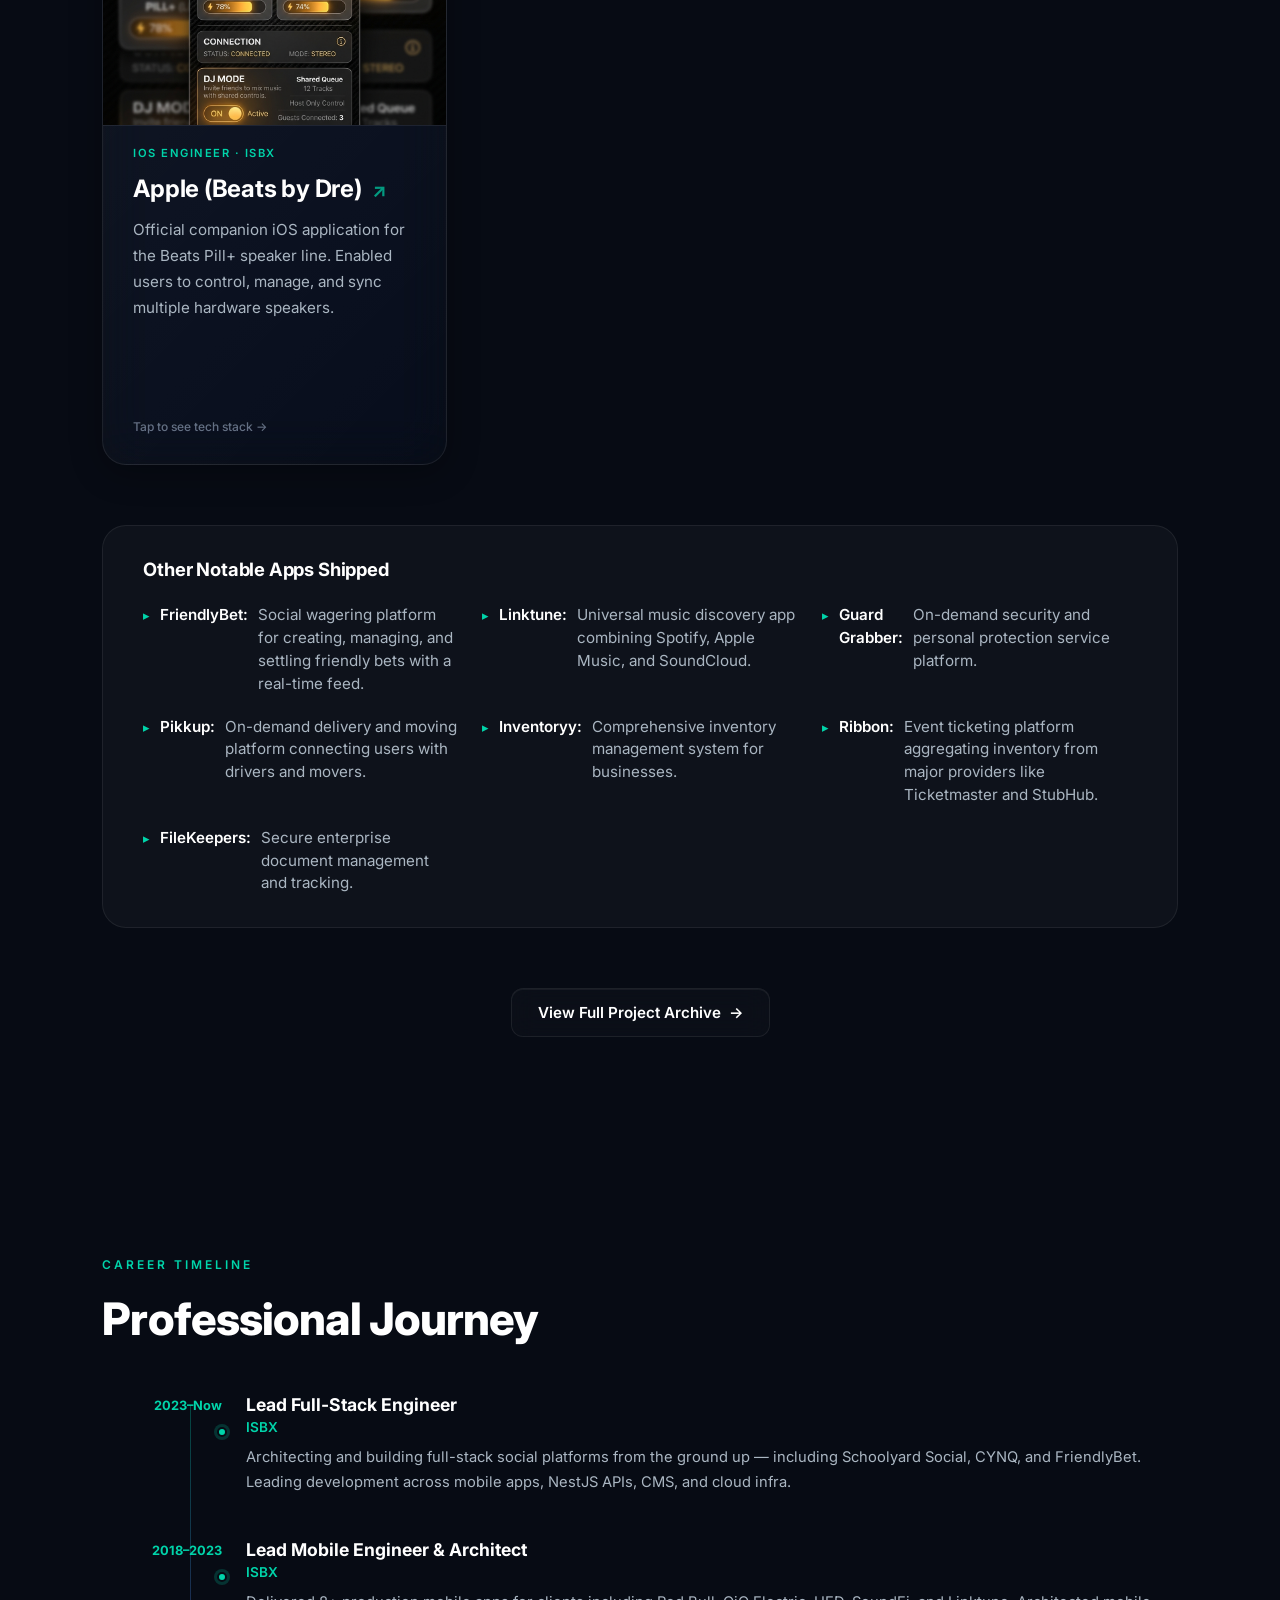
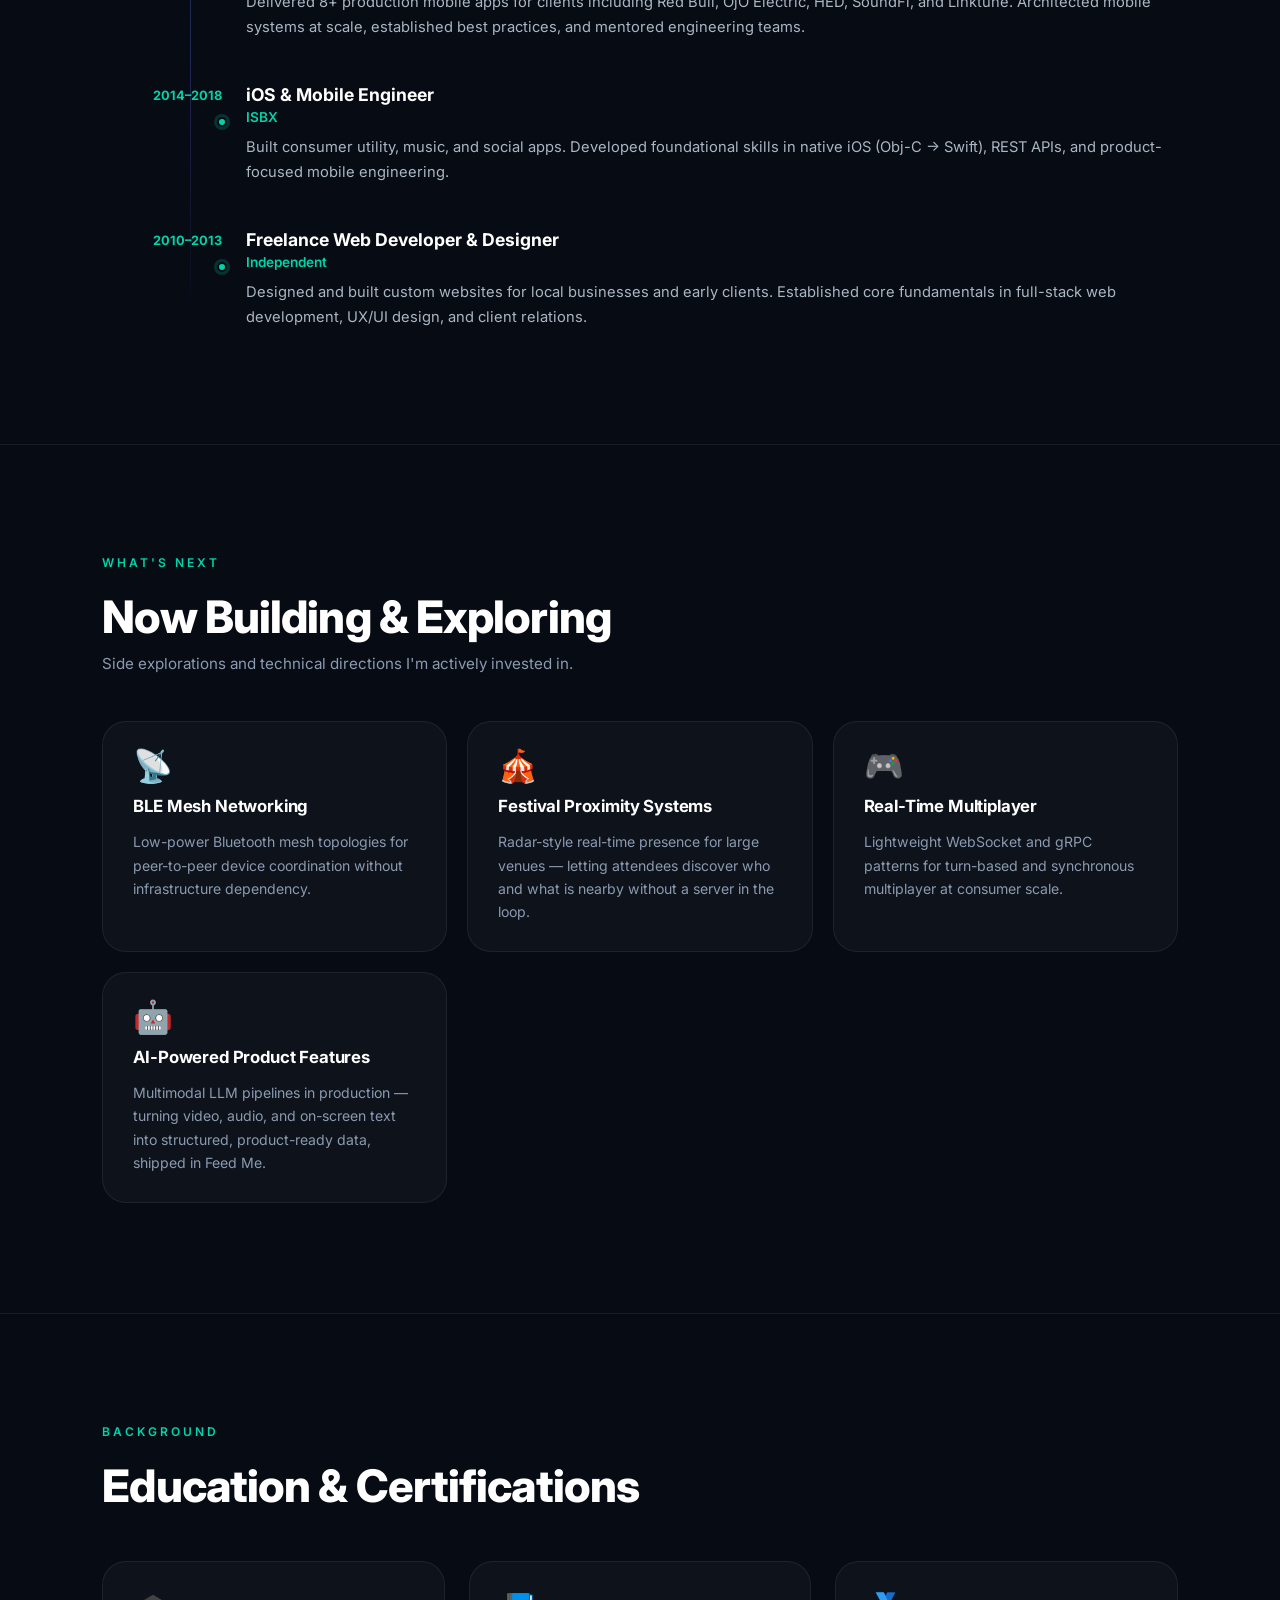
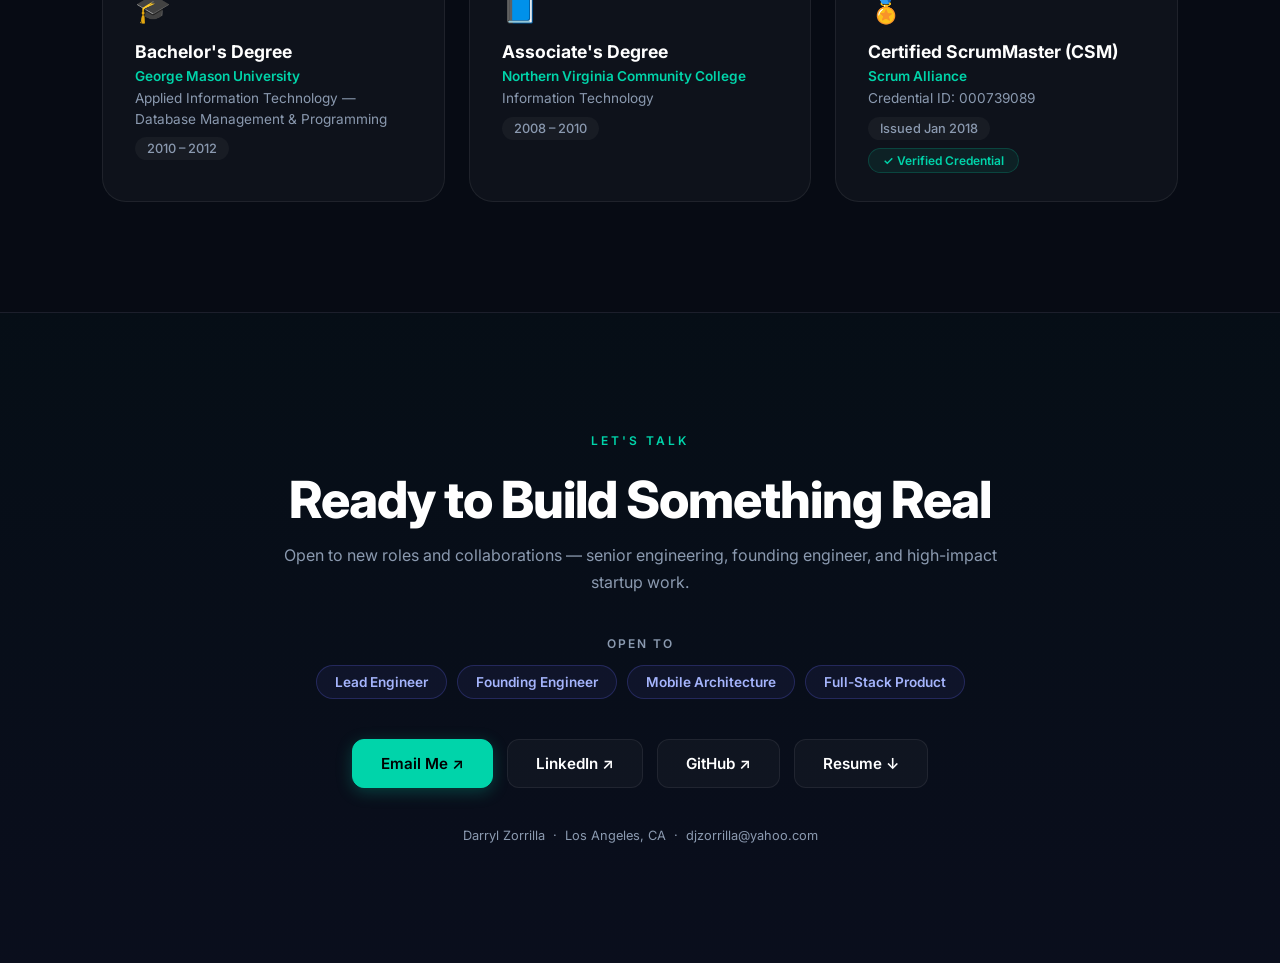
==== commit 4be73f9b: "Add files via upload" ====
--- a/index.html
+++ b/index.html
@@ -289,7 +289,7 @@
               <li>yt-dlp fetch + Google Places resolution behind a food-venue gate</li>
               <li>Live import feed over WebSockets; Leaflet map with open-now &amp; distance filters</li>
               <li>Shareable collections with roles, live sync &amp; a spin wheel</li>
-              <li>NestJS + SQLite API on GCP, R2 uploads, Firebase auth — solo, AI-assisted monorepo</li>
+              <li>NestJS + SQLite API on GCP, R2 uploads, Firebase auth — solo TypeScript monorepo</li>
             </ul>
             <div class="tech-tags">
               <span>Google Gemini</span><span>React</span><span>TypeScript</span><span>NestJS</span>
@@ -683,8 +683,8 @@
       <div class="now-card reveal">
         <span class="now-emoji">🤖</span>
         <h4>AI-Powered Product Features</h4>
-        <p>Multimodal LLM pipelines in production — turning video, audio, and on-screen text into structured data
-          (shipped in Feed Me) — plus AI-assisted development workflows end to end.</p>
+        <p>Multimodal LLM pipelines in production — turning video, audio, and on-screen text into structured,
+          product-ready data, shipped in Feed Me.</p>
       </div>
     </div>
   </section>
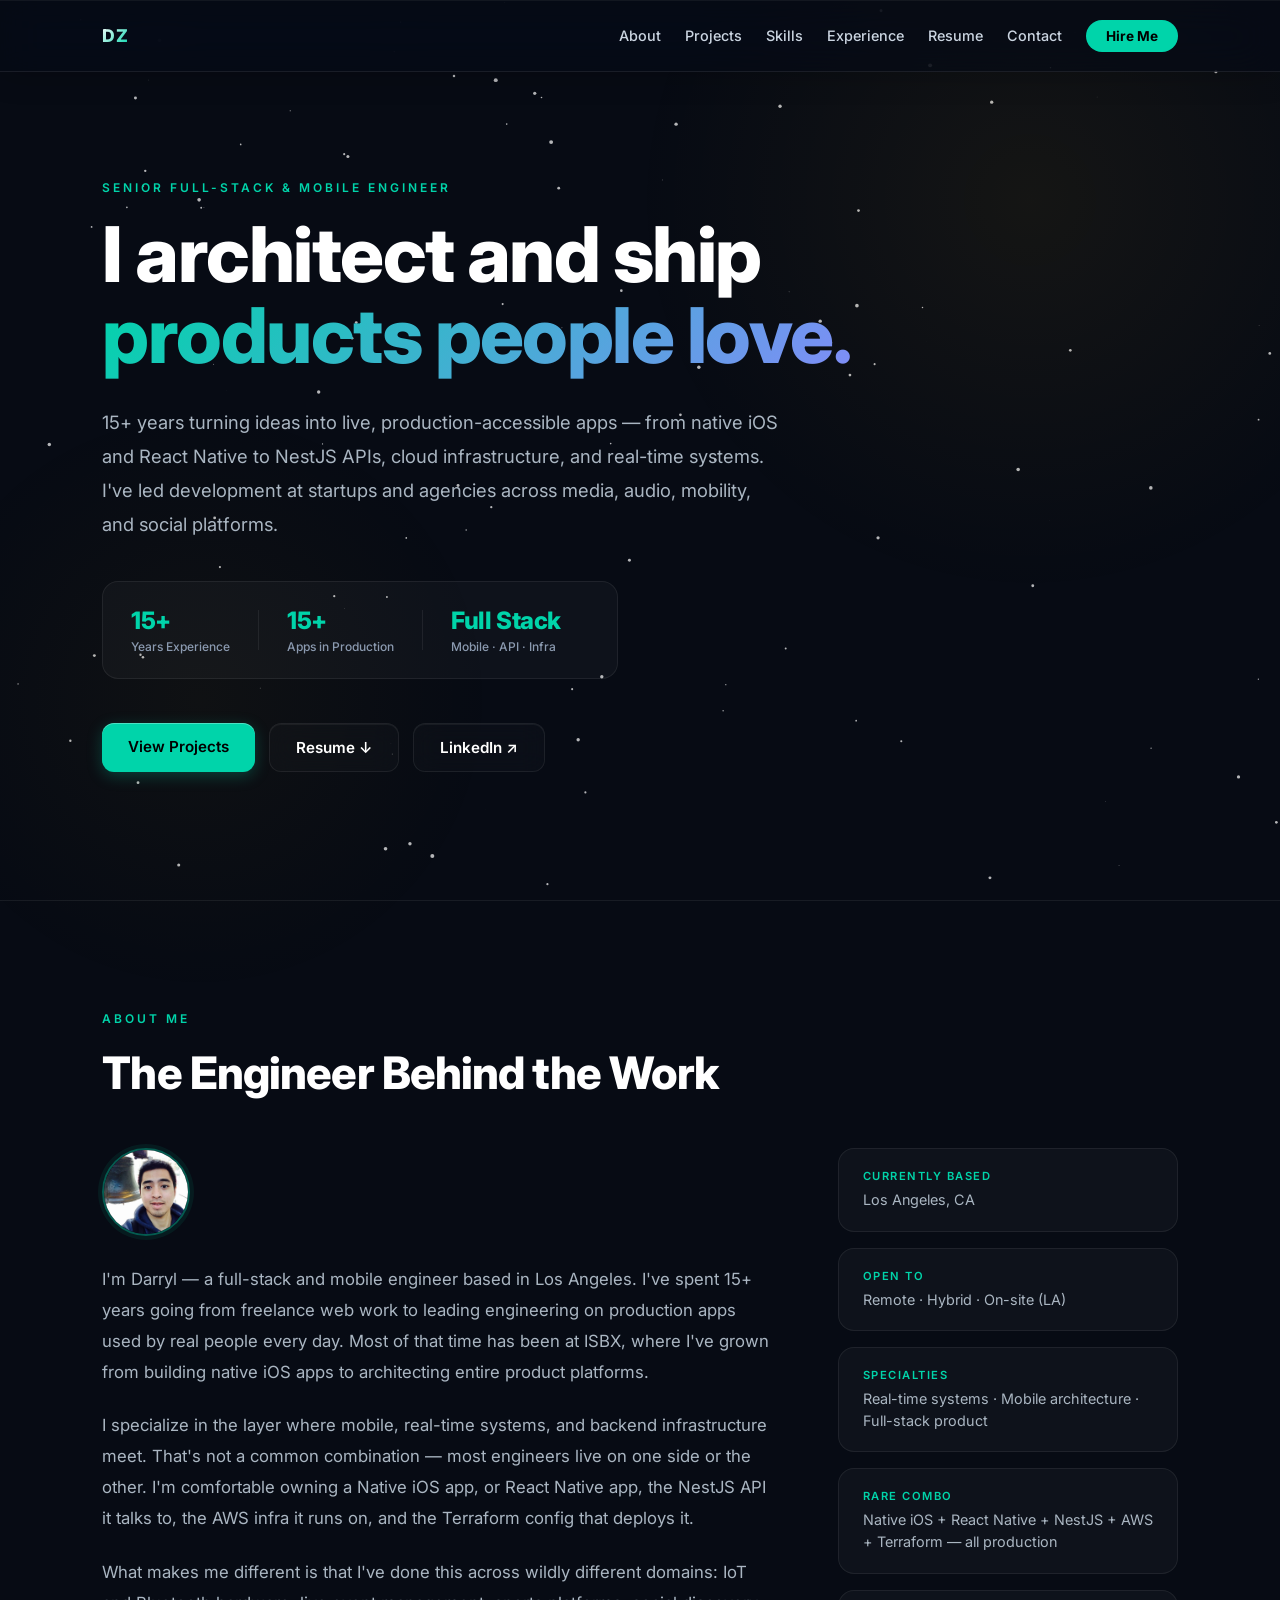
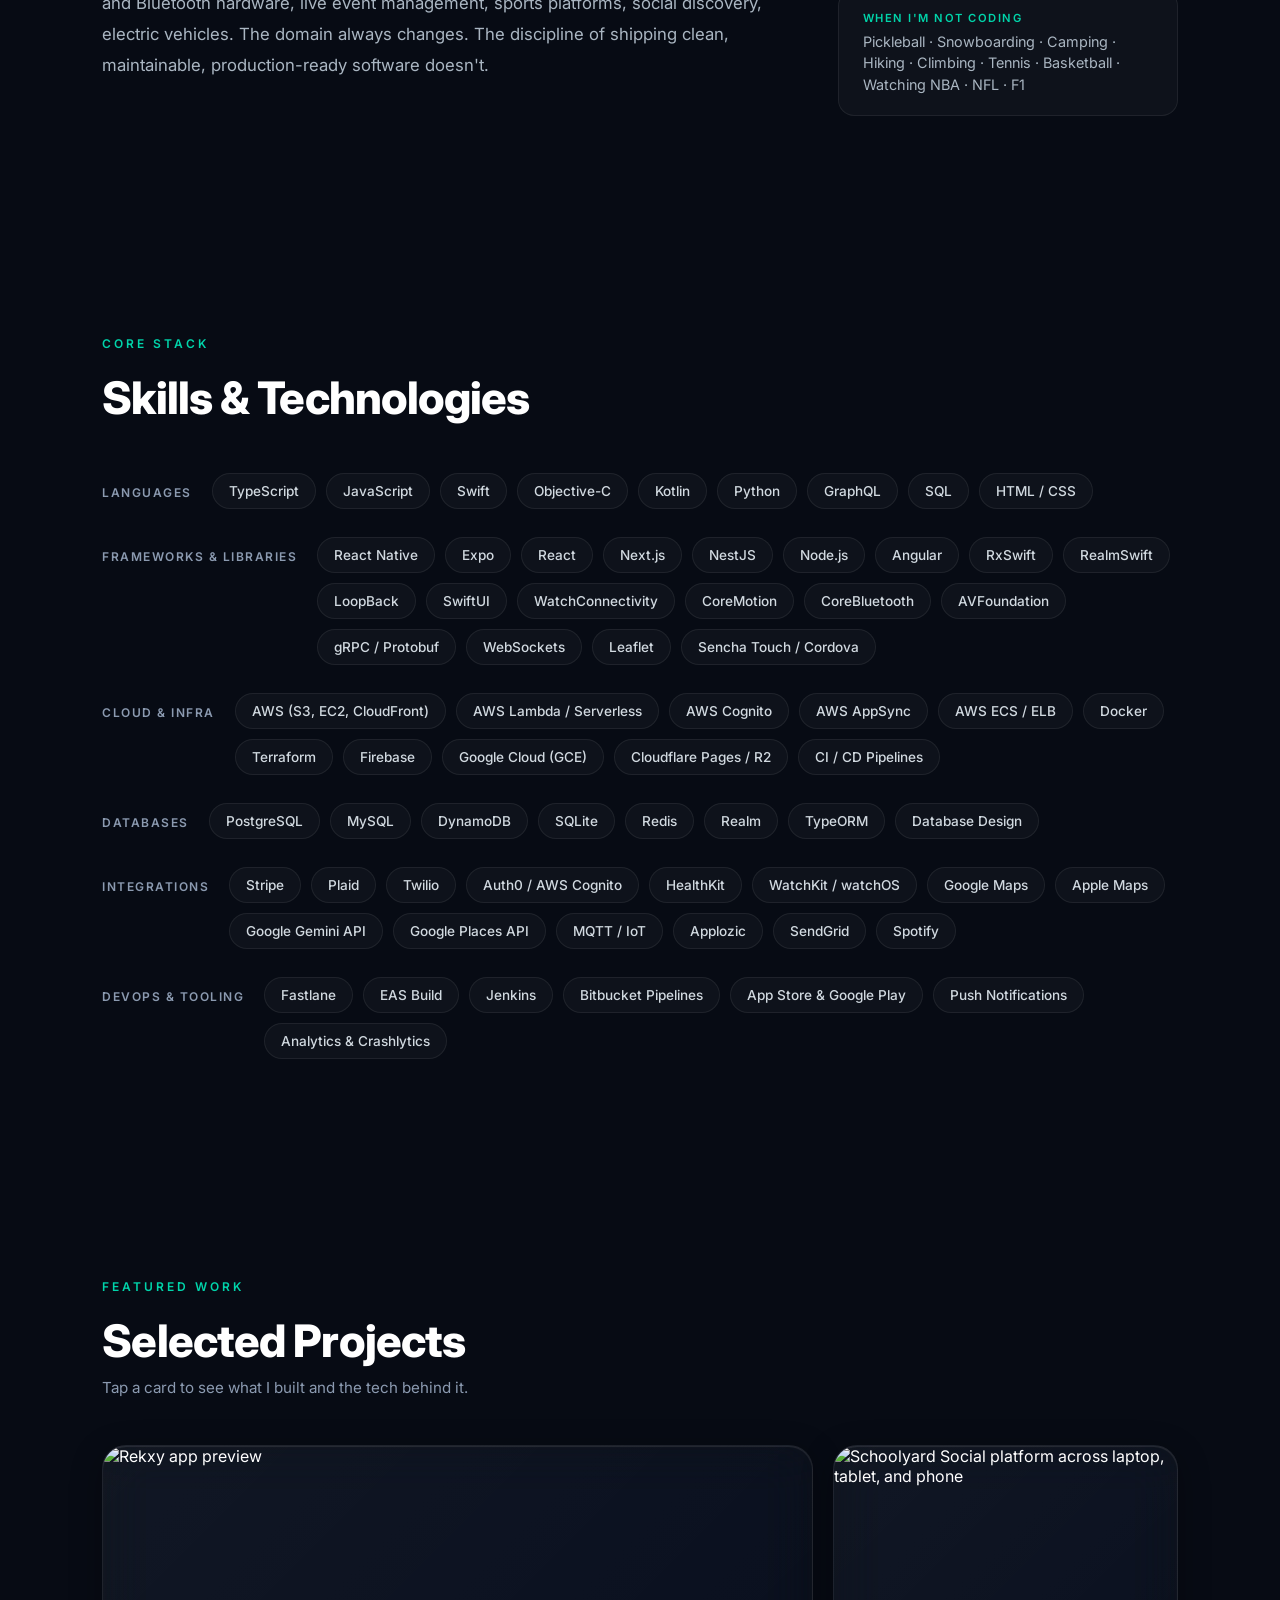
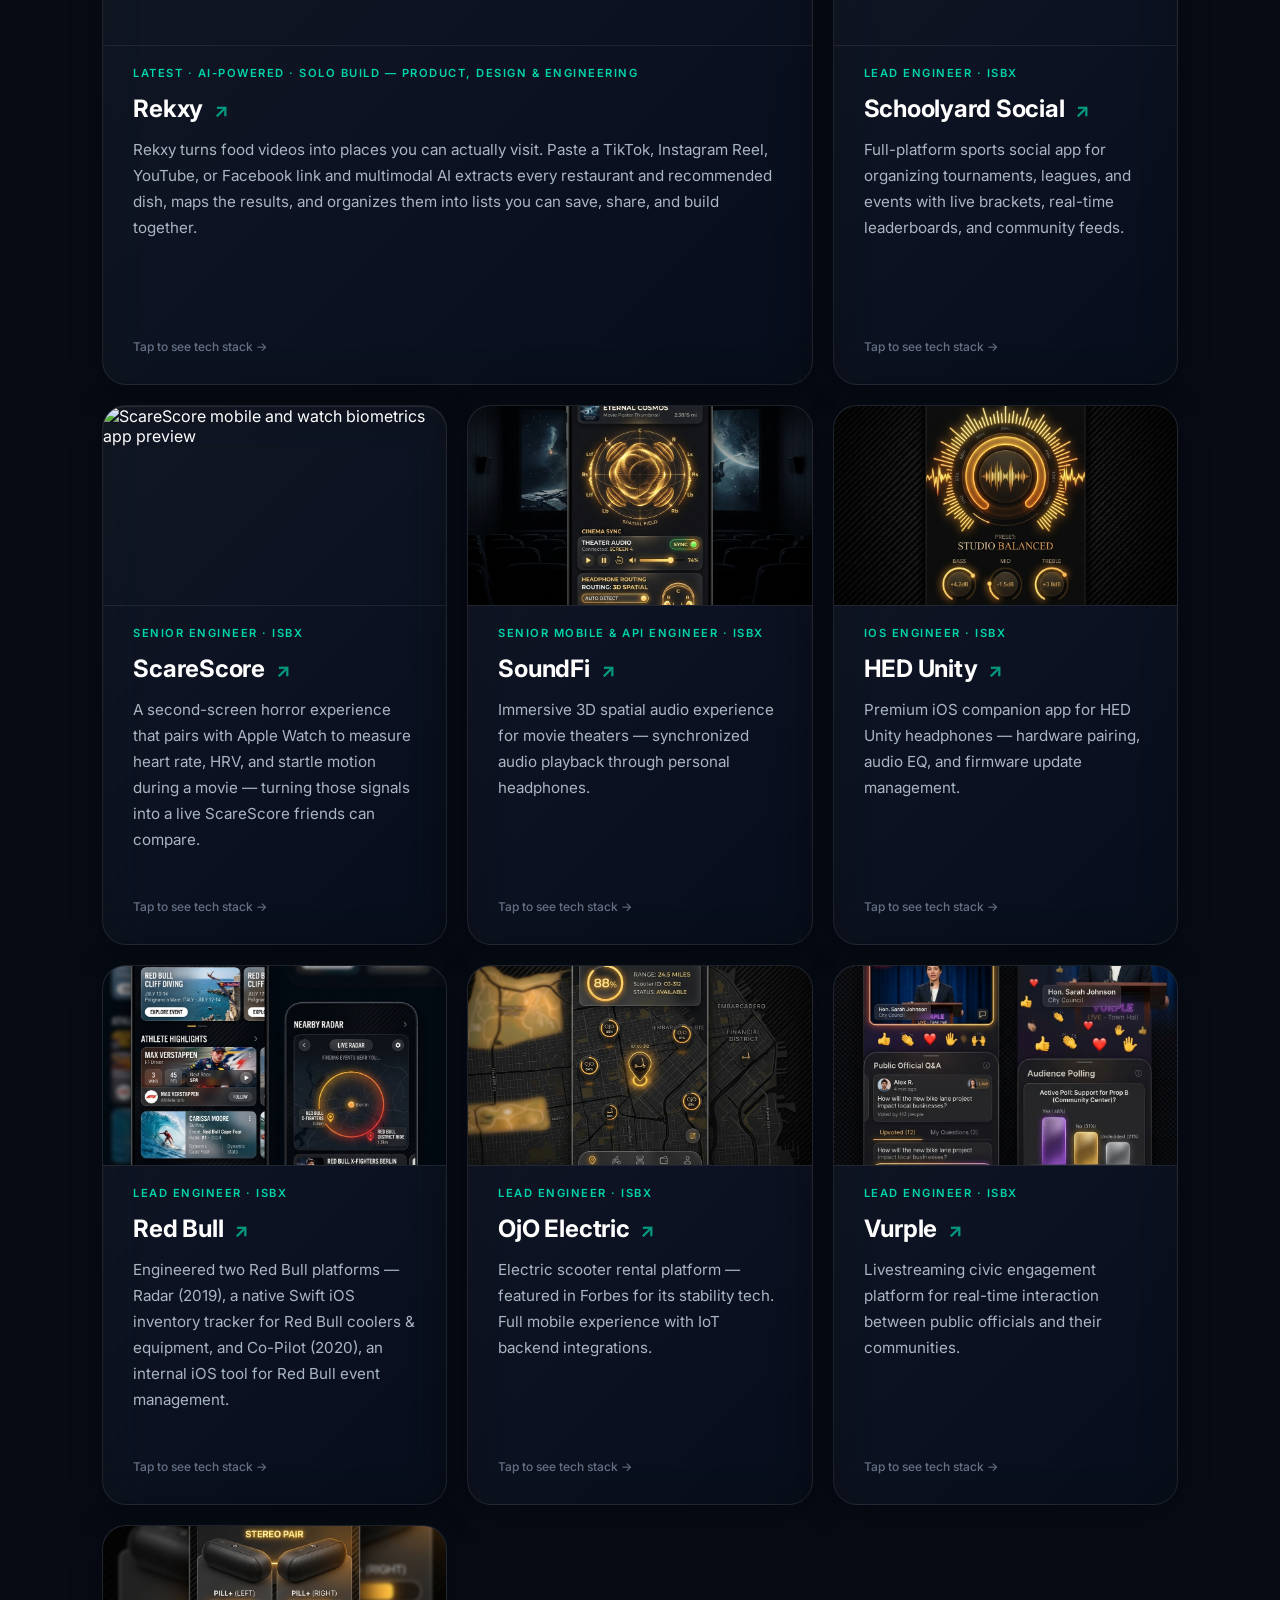
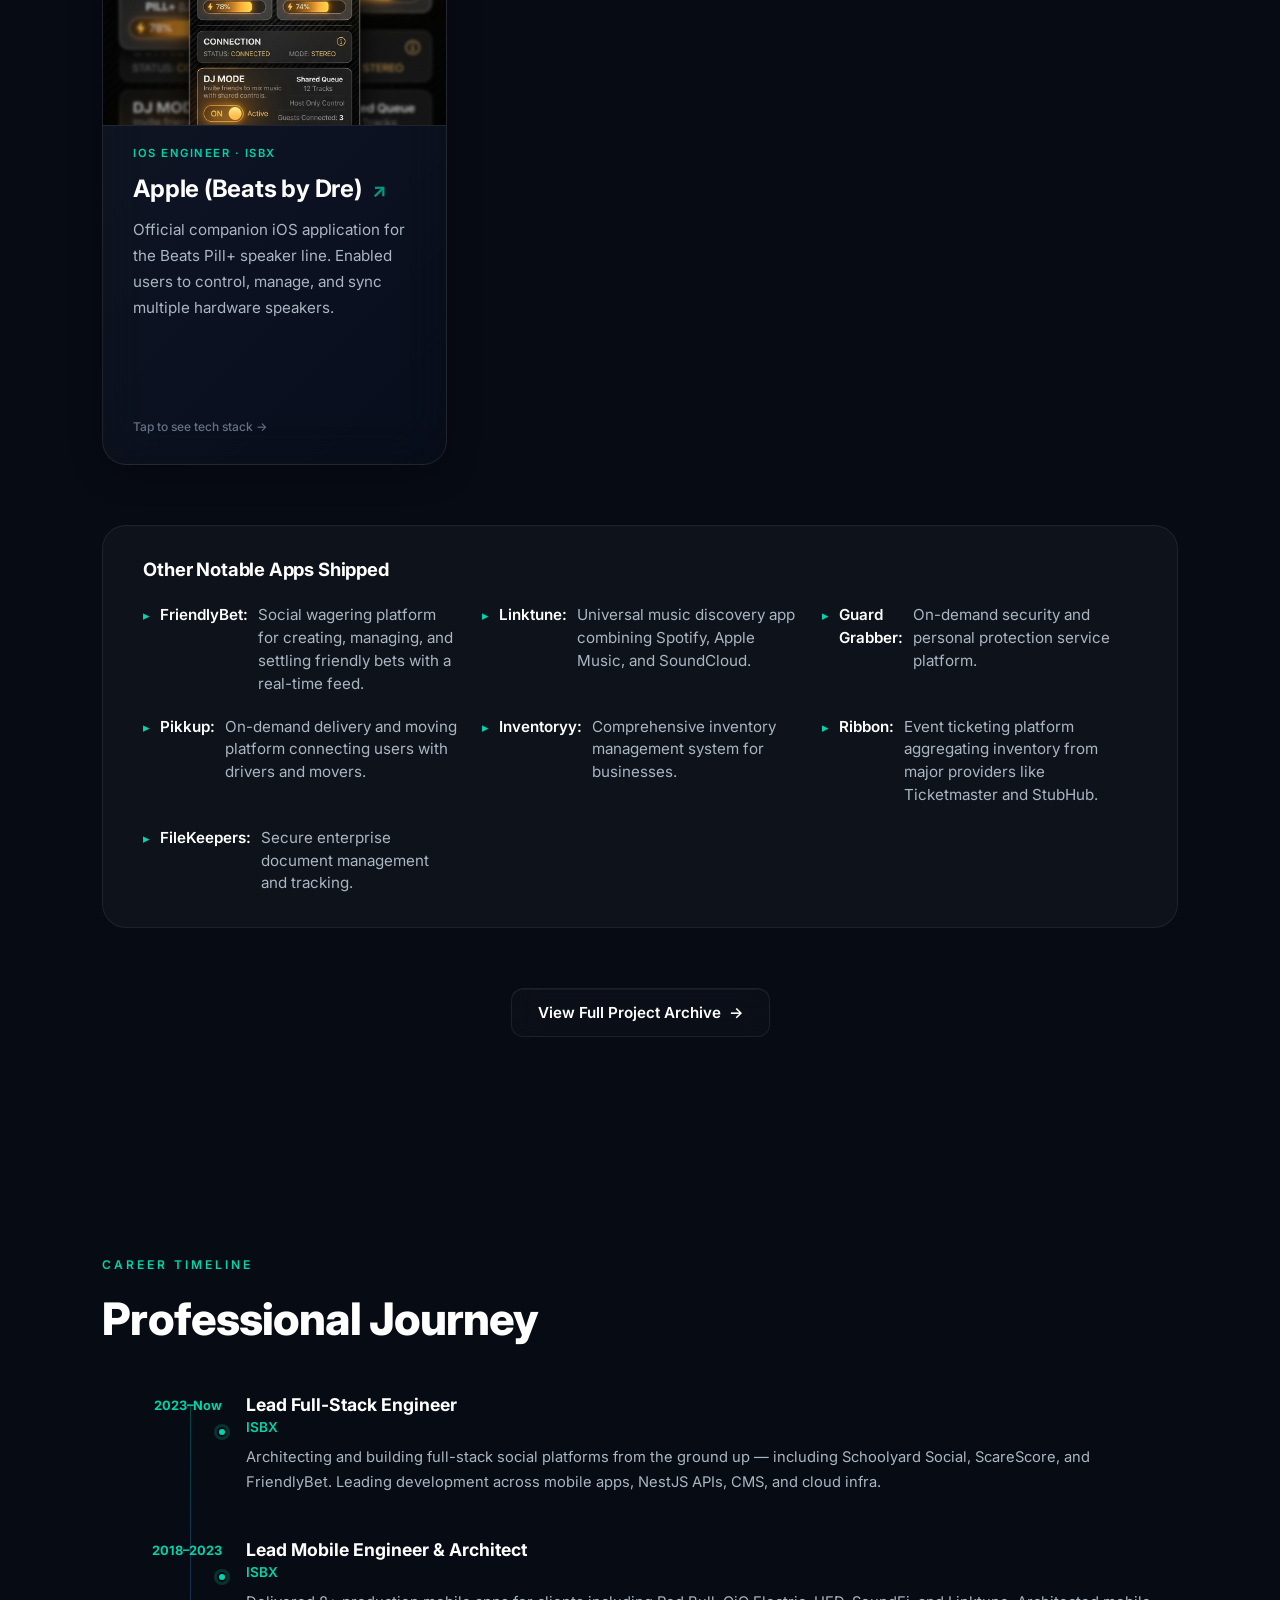
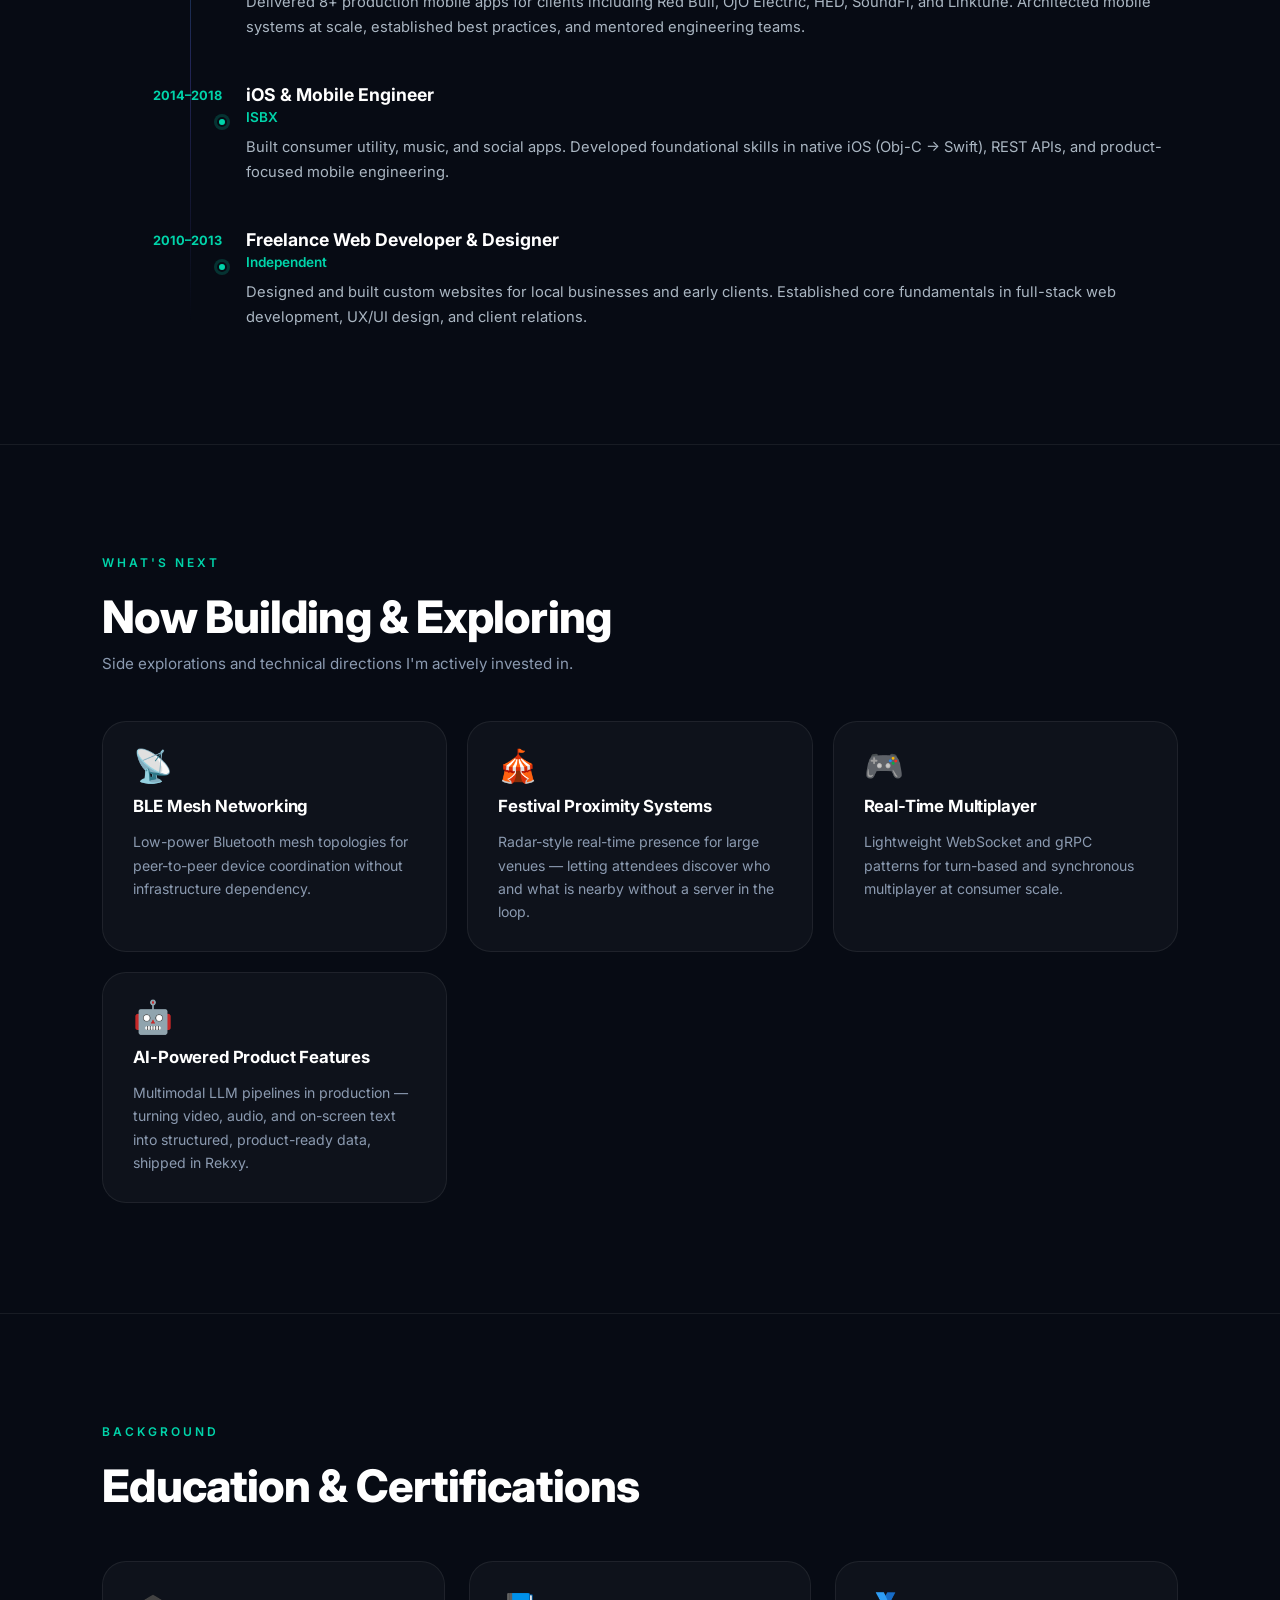
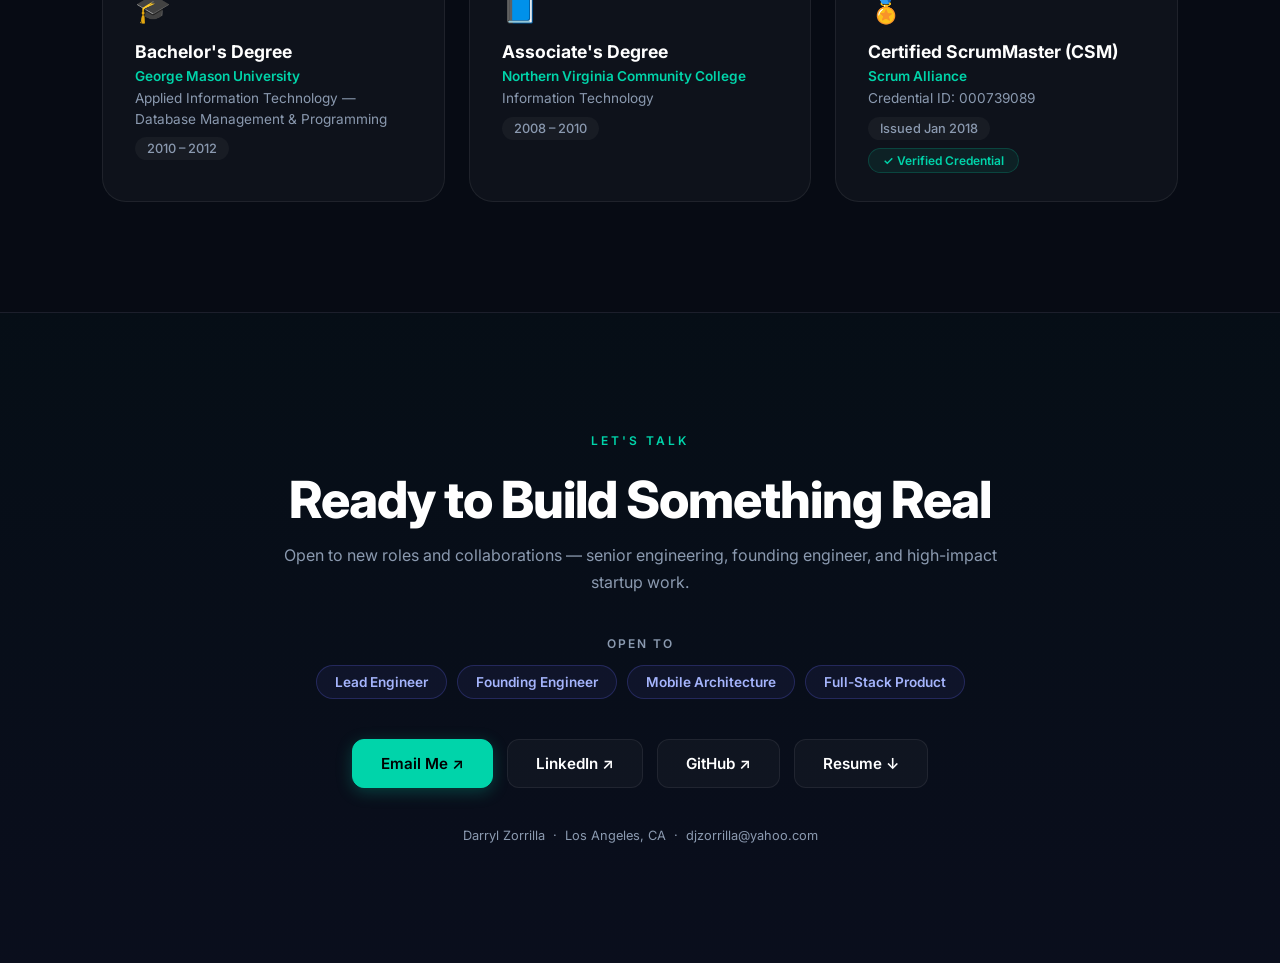
==== commit 52da89d2: "Add files via upload" ====
--- a/index.html
+++ b/index.html
@@ -2,774 +2,797 @@
 <html lang="en">
 
 <head>
-  <meta charset="UTF-8">
-  <meta name="viewport" content="width=device-width, initial-scale=1.0">
-  <meta name="description"
-    content="Darryl Zorrilla — Senior Full-Stack & Mobile Engineer with 10+ years architecting consumer products, scalable backend systems, and cross-platform mobile apps across media, audio, mobility, and social platforms.">
-  <meta name="keywords"
-    content="Senior Software Engineer, Full-Stack Engineer, Mobile Engineer, iOS, React Native, NestJS, TypeScript, AWS, Portfolio">
-  <meta property="og:title" content="Darryl Zorrilla — Senior Software Engineer">
-  <meta property="og:description" content="10+ years building scalable consumer products and mobile apps.">
-  <title>Darryl Zorrilla — Senior Software Engineer</title>
-  <link rel="stylesheet" href="styles.css">
-  <link rel="preconnect" href="https://fonts.googleapis.com">
-  <link href="https://fonts.googleapis.com/css2?family=Inter:wght@300;400;500;600;700;800&display=swap"
-    rel="stylesheet">
+    <meta charset="UTF-8">
+    <meta name="viewport" content="width=device-width, initial-scale=1.0">
+    <meta name="description"
+        content="Darryl Zorrilla — Senior Full-Stack & Mobile Engineer with 10+ years architecting consumer products, scalable backend systems, and cross-platform mobile apps across media, audio, mobility, and social platforms.">
+    <meta name="keywords"
+        content="Senior Software Engineer, Full-Stack Engineer, Mobile Engineer, iOS, React Native, NestJS, TypeScript, AWS, Portfolio">
+    <meta property="og:title" content="Darryl Zorrilla — Senior Software Engineer">
+    <meta property="og:description" content="10+ years building scalable consumer products and mobile apps.">
+    <title>Darryl Zorrilla — Senior Software Engineer</title>
+    <link rel="stylesheet" href="styles.css">
+    <link rel="preconnect" href="https://fonts.googleapis.com">
+    <link href="https://fonts.googleapis.com/css2?family=Inter:wght@300;400;500;600;700;800&display=swap"
+        rel="stylesheet">
 </head>
 
 <body>
-  <canvas id="bg"></canvas>
-  <div class="background-glow"></div>
-  <div class="background-glow-2"></div>
-  <div class="cursor-glow" id="cursor-glow"></div>
-
-  <!-- ─── NAV ─────────────────────────────────────────── -->
-  <header class="hero">
-    <nav>
-      <div class="logo">DZ</div>
-
-      <div class="nav-links" id="nav-links">
-        <a href="#about">About</a>
-        <a href="#projects">Projects</a>
-        <a href="#skills">Skills</a>
-        <a href="#experience">Experience</a>
-        <a href="Darryl%20Zorrilla%20Resume.pdf" target="_blank" rel="noopener noreferrer">Resume</a>
-        <a href="#contact">Contact</a>
-        <a href="mailto:djzorrilla@yahoo.com" class="nav-cta" id="nav-cta-btn">Hire Me</a>
-      </div>
-
-      <button class="hamburger" id="hamburger" aria-label="Toggle navigation" aria-expanded="false">
-        <span></span>
-        <span></span>
-        <span></span>
-      </button>
-    </nav>
-
-    <!-- ─── HERO ──────────────────────────────────────── -->
-    <div class="hero-content">
-      <p class="eyebrow">SENIOR FULL-STACK &amp; MOBILE ENGINEER</p>
-
-      <h1>
-        I architect and ship<br>
-        <span class="gradient-text">products people love.</span>
-      </h1>
-
-      <p class="hero-description">
-        15+ years turning ideas into live, production-accessible apps — from native iOS and React Native to NestJS APIs,
-        cloud infrastructure, and real-time systems. I've led development at startups and agencies
-        across media, audio, mobility, and social platforms.
-      </p>
-
-      <div class="hero-stats">
-        <div class="stat">
-          <span class="stat-number">15+</span>
-          <span class="stat-label">Years Experience</span>
-        </div>
-        <div class="stat-divider"></div>
-        <div class="stat">
-          <span class="stat-number">15+</span>
-          <span class="stat-label">Apps in Production</span>
-        </div>
-        <div class="stat-divider"></div>
-        <div class="stat">
-          <span class="stat-number">Full Stack</span>
-          <span class="stat-label">Mobile · API · Infra</span>
-        </div>
-      </div>
-
-      <div class="hero-buttons">
-        <a class="primary-btn" href="#projects" id="view-projects-btn">View Projects</a>
-        <a class="secondary-btn" href="Darryl%20Zorrilla%20Resume.pdf" target="_blank" rel="noopener noreferrer"
-          id="hero-resume-btn">Resume ↓</a>
-        <a class="secondary-btn" href="https://www.linkedin.com/in/djzorrilla" target="_blank" rel="noopener noreferrer"
-          id="linkedin-btn">LinkedIn ↗</a>
-      </div>
-    </div>
-  </header>
-
-  <!-- ─── ABOUT ────────────────────────────────────────── -->
-  <section class="about-section" id="about">
-    <div class="section-header reveal">
-      <p class="section-label">ABOUT ME</p>
-      <h2>The Engineer Behind the Work</h2>
-    </div>
-
-    <div class="about-grid">
-      <div class="about-text reveal">
-        <div class="about-avatar">
-          <img src="images/djzorrilla.jpeg" alt="Darryl Zorrilla">
-        </div>
-        <p>
-          I'm Darryl — a full-stack and mobile engineer based in Los Angeles.
-          I've spent 15+ years going from freelance web work to leading engineering on production apps
-          used by real people every day. Most of that time has been at ISBX, where I've grown from
-          building native iOS apps to architecting entire product platforms.
-        </p>
-        <p>
-          I specialize in the layer where mobile, real-time systems, and backend infrastructure meet.
-          That's not a common combination — most engineers live on one side or the other. I'm comfortable
-          owning a Native iOS app, or React Native app, the NestJS API it talks to, the AWS infra it runs on, and the
-          Terraform config that deploys it.
-        </p>
-        <p>
-          What makes me different is that I've done this across wildly different domains: IoT and Bluetooth
-          hardware, live event management, sports platforms, social discovery, electric
-          vehicles. The domain always changes. The discipline of shipping clean, maintainable,
-          production-ready software doesn't.
-        </p>
-      </div>
-
-      <div class="about-sidebar reveal reveal--slide-right">
-        <div class="about-card">
-          <span class="about-card-label">Currently Based</span>
-          <span class="about-card-value">Los Angeles, CA</span>
-        </div>
-        <div class="about-card">
-          <span class="about-card-label">Open To</span>
-          <span class="about-card-value">Remote · Hybrid · On-site (LA)</span>
-        </div>
-        <div class="about-card">
-          <span class="about-card-label">Specialties</span>
-          <span class="about-card-value">Real-time systems · Mobile architecture · Full-stack product</span>
-        </div>
-        <div class="about-card">
-          <span class="about-card-label">Rare Combo</span>
-          <span class="about-card-value">Native iOS + React Native + NestJS + AWS + Terraform — all production</span>
-        </div>
-        <div class="about-card">
-          <span class="about-card-label">When I'm Not Coding</span>
-          <span class="about-card-value">Pickleball · Snowboarding · Camping · Hiking · Climbing · Tennis · Basketball ·
-            Watching NBA · NFL · F1</span>
-        </div>
-      </div>
-    </div>
-  </section>
-
-  <!-- ─── SKILLS ───────────────────────────────────────── -->
-  <section class="skills-section" id="skills">
-    <div class="section-header reveal">
-      <p class="section-label">CORE STACK</p>
-      <h2>Skills &amp; Technologies</h2>
-    </div>
-
-    <div class="skills-categories reveal-group">
-      <div class="skill-group reveal">
-        <p class="skill-group-label">Languages</p>
-        <div class="skills-grid">
-          <span>TypeScript</span>
-          <span>JavaScript</span>
-          <span>Swift</span>
-          <span>Objective-C</span>
-          <span>Kotlin</span>
-          <span>Python</span>
-          <span>GraphQL</span>
-          <span>SQL</span>
-          <span>HTML / CSS</span>
-        </div>
-      </div>
-      <div class="skill-group reveal">
-        <p class="skill-group-label">Frameworks & Libraries</p>
-        <div class="skills-grid">
-          <span>React Native</span>
-          <span>Expo</span>
-          <span>React</span>
-          <span>Next.js</span>
-          <span>NestJS</span>
-          <span>Node.js</span>
-          <span>Angular</span>
-          <span>RxSwift</span>
-          <span>RealmSwift</span>
-          <span>LoopBack</span>
-          <span>SwiftUI</span>
-          <span>WatchConnectivity</span>
-          <span>CoreMotion</span>
-          <span>CoreBluetooth</span>
-          <span>AVFoundation</span>
-          <span>gRPC / Protobuf</span>
-          <span>WebSockets</span>
-          <span>Leaflet</span>
-          <span>Sencha Touch / Cordova</span>
-        </div>
-      </div>
-      <div class="skill-group reveal">
-        <p class="skill-group-label">Cloud & Infra</p>
-        <div class="skills-grid">
-          <span>AWS (S3, EC2, CloudFront)</span>
-          <span>AWS Lambda / Serverless</span>
-          <span>AWS Cognito</span>
-          <span>AWS AppSync</span>
-          <span>AWS ECS / ELB</span>
-          <span>Docker</span>
-          <span>Terraform</span>
-          <span>Firebase</span>
-          <span>Google Cloud (GCE)</span>
-          <span>Cloudflare Pages / R2</span>
-          <span>CI / CD Pipelines</span>
-        </div>
-      </div>
-      <div class="skill-group reveal">
-        <p class="skill-group-label">Databases</p>
-        <div class="skills-grid">
-          <span>PostgreSQL</span>
-          <span>MySQL</span>
-          <span>DynamoDB</span>
-          <span>SQLite</span>
-          <span>Redis</span>
-          <span>Realm</span>
-          <span>TypeORM</span>
-          <span>Database Design</span>
-        </div>
-      </div>
-      <div class="skill-group reveal">
-        <p class="skill-group-label">Integrations</p>
-        <div class="skills-grid">
-          <span>Stripe</span>
-          <span>Plaid</span>
-          <span>Twilio</span>
-          <span>Auth0 / AWS Cognito</span>
-          <span>HealthKit</span>
-          <span>WatchKit / watchOS</span>
-          <span>Google Maps</span>
-          <span>Apple Maps</span>
-          <span>Google Gemini API</span>
-          <span>Google Places API</span>
-          <span>MQTT / IoT</span>
-          <span>Applozic</span>
-          <span>SendGrid</span>
-          <span>Spotify</span>
-        </div>
-      </div>
-      <div class="skill-group reveal">
-        <p class="skill-group-label">DevOps & Tooling</p>
-        <div class="skills-grid">
-          <span>Fastlane</span>
-          <span>EAS Build</span>
-          <span>Jenkins</span>
-          <span>Bitbucket Pipelines</span>
-          <span>App Store &amp; Google Play</span>
-          <span>Push Notifications</span>
-          <span>Analytics &amp; Crashlytics</span>
-        </div>
-      </div>
-    </div>
-  </section>
-
-  <!-- ─── PROJECTS ─────────────────────────────────────── -->
-  <section class="projects-section" id="projects">
-    <div class="section-header reveal">
-      <p class="section-label">FEATURED WORK</p>
-      <h2>Selected Projects</h2>
-      <p class="section-subtitle">Tap a card to see what I built and the tech behind it.</p>
-    </div>
-
-    <div class="project-grid reveal-group">
-
-      <!-- Feed Me -->
-      <div class="flip-card featured reveal" id="card-feedme">
-        <div class="flip-card-inner">
-          <div class="flip-card-front">
-            <div class="card-image">
-              <img src="images/feedme.png" alt="Feed Me app preview" loading="lazy">
-            </div>
-            <div class="card-tag">Latest · AI-Powered · Solo Build — Product, Design &amp; Engineering</div>
-            <h3><a href="https://feedme-8hx.pages.dev" target="_blank" rel="noopener noreferrer">Feed Me <span
-                  class="link-icon">↗</span></a></h3>
-            <p>
-              Paste a TikTok, Reel, or YouTube link and multimodal AI watches the video for you — pulling out every
-              food spot it mentions and the dishes it recommended, then mapping them into lists you can save, share,
-              and collaborate on.
+    <canvas id="bg"></canvas>
+    <div class="background-glow"></div>
+    <div class="background-glow-2"></div>
+    <div class="cursor-glow" id="cursor-glow"></div>
+
+    <!-- ─── NAV ─────────────────────────────────────────── -->
+    <header class="hero">
+        <nav>
+            <div class="logo">DZ</div>
+
+            <div class="nav-links" id="nav-links">
+                <a href="#about">About</a>
+                <a href="#projects">Projects</a>
+                <a href="#skills">Skills</a>
+                <a href="#experience">Experience</a>
+                <a href="Darryl%20Zorrilla%20Resume.pdf" target="_blank" rel="noopener noreferrer">Resume</a>
+                <a href="#contact">Contact</a>
+                <a href="mailto:djzorrilla@yahoo.com" class="nav-cta" id="nav-cta-btn">Hire Me</a>
+            </div>
+
+            <button class="hamburger" id="hamburger" aria-label="Toggle navigation" aria-expanded="false">
+                <span></span>
+                <span></span>
+                <span></span>
+            </button>
+        </nav>
+
+        <!-- ─── HERO ──────────────────────────────────────── -->
+        <div class="hero-content">
+            <p class="eyebrow">SENIOR FULL-STACK &amp; MOBILE ENGINEER</p>
+
+            <h1>
+                I architect and ship<br>
+                <span class="gradient-text">products people love.</span>
+            </h1>
+
+            <p class="hero-description">
+                15+ years turning ideas into live, production-accessible apps — from native iOS and React Native to
+                NestJS APIs,
+                cloud infrastructure, and real-time systems. I've led development at startups and agencies
+                across media, audio, mobility, and social platforms.
             </p>
-            <span class="flip-hint">Tap to see tech stack →</span>
-          </div>
-          <div class="flip-card-back">
-            <div class="card-back-title">What I Built</div>
-            <ul class="contributions">
-              <li>Multimodal AI pipeline reading video, audio &amp; on-screen text into structured spots + dish
-                callouts</li>
-              <li>yt-dlp fetch + Google Places resolution behind a food-venue gate</li>
-              <li>Live import feed over WebSockets; Leaflet map with open-now &amp; distance filters</li>
-              <li>Shareable collections with roles, live sync &amp; a spin wheel</li>
-              <li>NestJS + SQLite API on GCP, R2 uploads, Firebase auth — solo TypeScript monorepo</li>
+
+            <div class="hero-stats">
+                <div class="stat">
+                    <span class="stat-number">15+</span>
+                    <span class="stat-label">Years Experience</span>
+                </div>
+                <div class="stat-divider"></div>
+                <div class="stat">
+                    <span class="stat-number">15+</span>
+                    <span class="stat-label">Apps in Production</span>
+                </div>
+                <div class="stat-divider"></div>
+                <div class="stat">
+                    <span class="stat-number">Full Stack</span>
+                    <span class="stat-label">Mobile · API · Infra</span>
+                </div>
+            </div>
+
+            <div class="hero-buttons">
+                <a class="primary-btn" href="#projects" id="view-projects-btn">View Projects</a>
+                <a class="secondary-btn" href="Darryl%20Zorrilla%20Resume.pdf" target="_blank" rel="noopener noreferrer"
+                    id="hero-resume-btn">Resume ↓</a>
+                <a class="secondary-btn" href="https://www.linkedin.com/in/djzorrilla" target="_blank"
+                    rel="noopener noreferrer" id="linkedin-btn">LinkedIn ↗</a>
+            </div>
+        </div>
+    </header>
+
+    <!-- ─── ABOUT ────────────────────────────────────────── -->
+    <section class="about-section" id="about">
+        <div class="section-header reveal">
+            <p class="section-label">ABOUT ME</p>
+            <h2>The Engineer Behind the Work</h2>
+        </div>
+
+        <div class="about-grid">
+            <div class="about-text reveal">
+                <div class="about-avatar">
+                    <img src="images/djzorrilla.jpeg" alt="Darryl Zorrilla">
+                </div>
+                <p>
+                    I'm Darryl — a full-stack and mobile engineer based in Los Angeles.
+                    I've spent 15+ years going from freelance web work to leading engineering on production apps
+                    used by real people every day. Most of that time has been at ISBX, where I've grown from
+                    building native iOS apps to architecting entire product platforms.
+                </p>
+                <p>
+                    I specialize in the layer where mobile, real-time systems, and backend infrastructure meet.
+                    That's not a common combination — most engineers live on one side or the other. I'm comfortable
+                    owning a Native iOS app, or React Native app, the NestJS API it talks to, the AWS infra it runs on,
+                    and the
+                    Terraform config that deploys it.
+                </p>
+                <p>
+                    What makes me different is that I've done this across wildly different domains: IoT and Bluetooth
+                    hardware, live event management, sports platforms, social discovery, electric
+                    vehicles. The domain always changes. The discipline of shipping clean, maintainable,
+                    production-ready software doesn't.
+                </p>
+            </div>
+
+            <div class="about-sidebar reveal reveal--slide-right">
+                <div class="about-card">
+                    <span class="about-card-label">Currently Based</span>
+                    <span class="about-card-value">Los Angeles, CA</span>
+                </div>
+                <div class="about-card">
+                    <span class="about-card-label">Open To</span>
+                    <span class="about-card-value">Remote · Hybrid · On-site (LA)</span>
+                </div>
+                <div class="about-card">
+                    <span class="about-card-label">Specialties</span>
+                    <span class="about-card-value">Real-time systems · Mobile architecture · Full-stack product</span>
+                </div>
+                <div class="about-card">
+                    <span class="about-card-label">Rare Combo</span>
+                    <span class="about-card-value">Native iOS + React Native + NestJS + AWS + Terraform — all
+                        production</span>
+                </div>
+                <div class="about-card">
+                    <span class="about-card-label">When I'm Not Coding</span>
+                    <span class="about-card-value">Pickleball · Snowboarding · Camping · Hiking · Climbing · Tennis ·
+                        Basketball ·
+                        Watching NBA · NFL · F1</span>
+                </div>
+            </div>
+        </div>
+    </section>
+
+    <!-- ─── SKILLS ───────────────────────────────────────── -->
+    <section class="skills-section" id="skills">
+        <div class="section-header reveal">
+            <p class="section-label">CORE STACK</p>
+            <h2>Skills &amp; Technologies</h2>
+        </div>
+
+        <div class="skills-categories reveal-group">
+            <div class="skill-group reveal">
+                <p class="skill-group-label">Languages</p>
+                <div class="skills-grid">
+                    <span>TypeScript</span>
+                    <span>JavaScript</span>
+                    <span>Swift</span>
+                    <span>Objective-C</span>
+                    <span>Kotlin</span>
+                    <span>Python</span>
+                    <span>GraphQL</span>
+                    <span>SQL</span>
+                    <span>HTML / CSS</span>
+                </div>
+            </div>
+            <div class="skill-group reveal">
+                <p class="skill-group-label">Frameworks & Libraries</p>
+                <div class="skills-grid">
+                    <span>React Native</span>
+                    <span>Expo</span>
+                    <span>React</span>
+                    <span>Next.js</span>
+                    <span>NestJS</span>
+                    <span>Node.js</span>
+                    <span>Angular</span>
+                    <span>RxSwift</span>
+                    <span>RealmSwift</span>
+                    <span>LoopBack</span>
+                    <span>SwiftUI</span>
+                    <span>WatchConnectivity</span>
+                    <span>CoreMotion</span>
+                    <span>CoreBluetooth</span>
+                    <span>AVFoundation</span>
+                    <span>gRPC / Protobuf</span>
+                    <span>WebSockets</span>
+                    <span>Leaflet</span>
+                    <span>Sencha Touch / Cordova</span>
+                </div>
+            </div>
+            <div class="skill-group reveal">
+                <p class="skill-group-label">Cloud & Infra</p>
+                <div class="skills-grid">
+                    <span>AWS (S3, EC2, CloudFront)</span>
+                    <span>AWS Lambda / Serverless</span>
+                    <span>AWS Cognito</span>
+                    <span>AWS AppSync</span>
+                    <span>AWS ECS / ELB</span>
+                    <span>Docker</span>
+                    <span>Terraform</span>
+                    <span>Firebase</span>
+                    <span>Google Cloud (GCE)</span>
+                    <span>Cloudflare Pages / R2</span>
+                    <span>CI / CD Pipelines</span>
+                </div>
+            </div>
+            <div class="skill-group reveal">
+                <p class="skill-group-label">Databases</p>
+                <div class="skills-grid">
+                    <span>PostgreSQL</span>
+                    <span>MySQL</span>
+                    <span>DynamoDB</span>
+                    <span>SQLite</span>
+                    <span>Redis</span>
+                    <span>Realm</span>
+                    <span>TypeORM</span>
+                    <span>Database Design</span>
+                </div>
+            </div>
+            <div class="skill-group reveal">
+                <p class="skill-group-label">Integrations</p>
+                <div class="skills-grid">
+                    <span>Stripe</span>
+                    <span>Plaid</span>
+                    <span>Twilio</span>
+                    <span>Auth0 / AWS Cognito</span>
+                    <span>HealthKit</span>
+                    <span>WatchKit / watchOS</span>
+                    <span>Google Maps</span>
+                    <span>Apple Maps</span>
+                    <span>Google Gemini API</span>
+                    <span>Google Places API</span>
+                    <span>MQTT / IoT</span>
+                    <span>Applozic</span>
+                    <span>SendGrid</span>
+                    <span>Spotify</span>
+                </div>
+            </div>
+            <div class="skill-group reveal">
+                <p class="skill-group-label">DevOps & Tooling</p>
+                <div class="skills-grid">
+                    <span>Fastlane</span>
+                    <span>EAS Build</span>
+                    <span>Jenkins</span>
+                    <span>Bitbucket Pipelines</span>
+                    <span>App Store &amp; Google Play</span>
+                    <span>Push Notifications</span>
+                    <span>Analytics &amp; Crashlytics</span>
+                </div>
+            </div>
+        </div>
+    </section>
+
+    <!-- ─── PROJECTS ─────────────────────────────────────── -->
+    <section class="projects-section" id="projects">
+        <div class="section-header reveal">
+            <p class="section-label">FEATURED WORK</p>
+            <h2>Selected Projects</h2>
+            <p class="section-subtitle">Tap a card to see what I built and the tech behind it.</p>
+        </div>
+
+        <div class="project-grid reveal-group">
+
+            <!-- Rekxy -->
+            <div class="flip-card featured reveal" id="card-rekxy">
+                <div class="flip-card-inner">
+                    <div class="flip-card-front">
+                        <div class="card-image">
+                            <img src="images/rekxy.png" alt="Rekxy app preview" loading="lazy">
+                        </div>
+                        <div class="card-tag">Latest · AI-Powered · Solo Build — Product, Design &amp; Engineering</div>
+                        <h3><a href="https://rekxy.pages.dev" target="_blank" rel="noopener noreferrer">Rekxy
+                                <span class="link-icon">↗</span></a></h3>
+                        <p>
+                            Rekxy turns food videos into places you can actually visit. Paste a TikTok, Instagram Reel,
+                            YouTube, or Facebook link and multimodal AI extracts every restaurant and recommended dish,
+                            maps the results, and organizes them into lists you can save, share, and build together.
+                        </p>
+                        <span class="flip-hint">Tap to see tech stack →</span>
+                    </div>
+                    <div class="flip-card-back">
+                        <div class="card-back-title">What I Built</div>
+                        <ul class="contributions">
+                            <li>Gemini + yt-dlp pipeline converts videos into verified Google Places and dish
+                                recommendations</li>
+                            <li>One-tap PWA/Chrome imports with guest claiming, real-time progress &amp; web push</li>
+                            <li>Role-based collaborative lists with live sync, Leaflet discovery &amp; a spin wheel</li>
+                            <li>Solo TypeScript monorepo: React + CMS, NestJS/SQLite on GCP, Firebase &amp; Cloudflare</li>
+                        </ul>
+                        <div class="tech-tags">
+                            <span>Google Gemini</span><span>React</span><span>TypeScript</span><span>NestJS</span>
+                            <span>SQLite</span><span>Socket.IO</span><span>Chrome MV3</span>
+                            <span>Firebase</span><span>Cloudflare</span>
+                        </div>
+                    </div>
+                </div>
+            </div>
+
+            <!-- Schoolyard -->
+            <div class="flip-card reveal" id="card-schoolyard">
+                <div class="flip-card-inner">
+                    <div class="flip-card-front">
+                        <div class="card-image">
+                            <img src="images/schoolyard-2026.png" alt="Schoolyard Social platform across laptop, tablet, and phone" loading="lazy">
+                        </div>
+                        <div class="card-tag">Lead Engineer · ISBX</div>
+                        <h3><a href="https://schoolyard-social.com" target="_blank"
+                                rel="noopener noreferrer">Schoolyard
+                                Social <span class="link-icon">↗</span></a></h3>
+                        <p>
+                            Full-platform sports social app for organizing tournaments, leagues, and events with live
+                            brackets,
+                            real-time leaderboards, and community feeds.
+                        </p>
+                        <span class="flip-hint">Tap to see tech stack →</span>
+                    </div>
+                    <div class="flip-card-back">
+                        <div class="card-back-title">What I Built</div>
+                        <ul class="contributions">
+                            <li>Architected monorepo covering mobile, API, CMS &amp; infra</li>
+                            <li>Built real-time tournament brackets &amp; round-robin logic</li>
+                            <li>Implemented live leaderboards via WebSockets</li>
+                            <li>Stripe payments &amp; subscription management</li>
+                            <li>AWS + Terraform cloud deployment pipeline</li>
+                        </ul>
+                        <div class="tech-tags">
+                            <span>React Native</span><span>Expo</span><span>NestJS</span><span>TypeScript</span>
+                            <span>PostgreSQL</span><span>Redis</span><span>WebSockets</span>
+                            <span>Stripe</span><span>AWS</span><span>Terraform</span>
+                        </div>
+                    </div>
+                </div>
+            </div>
+
+            <!-- ScareScore -->
+            <div class="flip-card reveal" id="card-scarescore">
+                <div class="flip-card-inner">
+                    <div class="flip-card-front">
+                        <div class="card-image">
+                            <img src="images/scarescore.png" alt="ScareScore mobile and watch biometrics app preview" loading="lazy">
+                        </div>
+                        <div class="card-tag">Senior Engineer · ISBX</div>
+                        <h3><a href="https://www.isbx.com" target="_blank" rel="noopener noreferrer">ScareScore <span
+                                    class="link-icon">↗</span></a></h3>
+                        <p>
+                            A second-screen horror experience that pairs with Apple Watch to measure heart rate, HRV,
+                            and startle motion during a movie — turning those signals into a live ScareScore friends can
+                            compare.
+                        </p>
+                        <span class="flip-hint">Tap to see tech stack →</span>
+                    </div>
+                    <div class="flip-card-back">
+                        <div class="card-back-title">What I Built</div>
+                        <ul class="contributions">
+                            <li>React Native/Expo app for horror discovery, synchronized viewing &amp; social reactions</li>
+                            <li>SwiftUI watch companion using HKWorkoutSession, HealthKit HR/HRV &amp; CoreMotion</li>
+                            <li>Custom Expo native module bridging Watch biometrics to the RN layer in real time</li>
+                            <li>Secure AWS (S3, CloudFront) media workflows &amp; Terraform infra</li>
+                            <li>Multi-signal ScareScore engine streaming biometrics during synchronized movie sessions</li>
+                        </ul>
+                        <div class="tech-tags">
+                            <span>React Native</span><span>Expo</span><span>watchOS</span><span>SwiftUI</span>
+                            <span>WatchConnectivity</span><span>CoreMotion</span><span>NestJS</span>
+                            <span>TypeScript</span><span>HealthKit</span><span>AWS</span><span>Terraform</span>
+                        </div>
+                    </div>
+                </div>
+            </div>
+
+            <!-- SoundFi -->
+            <div class="flip-card reveal" id="card-soundfi">
+                <div class="flip-card-inner">
+                    <div class="flip-card-front">
+                        <div class="card-image">
+                            <img src="images/soundfi.png" alt="SoundFi app preview" loading="lazy">
+                        </div>
+                        <div class="card-tag">Senior Mobile &amp; API Engineer · ISBX</div>
+                        <h3><a href="https://www.isbx.com/work/sound-fi" target="_blank"
+                                rel="noopener noreferrer">SoundFi <span class="link-icon">↗</span></a></h3>
+                        <p>
+                            Immersive 3D spatial audio experience for movie theaters — synchronized audio playback
+                            through personal headphones.
+                        </p>
+                        <span class="flip-hint">Tap to see tech stack →</span>
+                    </div>
+                    <div class="flip-card-back">
+                        <div class="card-back-title">What I Built</div>
+                        <ul class="contributions">
+                            <li>Native iOS application architecture and development</li>
+                            <li>REST API design and integration for theater venues</li>
+                            <li>Audio session management and headphone routing</li>
+                            <li>Performance optimization for media playback</li>
+                        </ul>
+                        <div class="tech-tags">
+                            <span>Swift</span><span>Objective-C</span><span>Node.js</span>
+                            <span>REST APIs</span><span>PostgreSQL</span><span>AWS</span>
+                        </div>
+                    </div>
+                </div>
+            </div>
+
+            <!-- HED Unity -->
+            <div class="flip-card reveal" id="card-hed">
+                <div class="flip-card-inner">
+                    <div class="flip-card-front">
+                        <div class="card-image">
+                            <img src="images/hed_unity.png" alt="HED Unity app preview" loading="lazy">
+                        </div>
+                        <div class="card-tag">iOS Engineer · ISBX</div>
+                        <h3><a href="https://getunity.com" target="_blank" rel="noopener noreferrer">HED Unity <span
+                                    class="link-icon">↗</span></a></h3>
+                        <p>
+                            Premium iOS companion app for HED Unity headphones — hardware pairing, audio EQ,
+                            and firmware update management.
+                        </p>
+                        <span class="flip-hint">Tap to see tech stack →</span>
+                    </div>
+                    <div class="flip-card-back">
+                        <div class="card-back-title">What I Built</div>
+                        <ul class="contributions">
+                            <li>BLE hardware pairing &amp; device management</li>
+                            <li>Custom audio EQ with real-time DSP</li>
+                            <li>OTA firmware update delivery system</li>
+                            <li>Premium onboarding &amp; subscription UI</li>
+                        </ul>
+                        <div class="tech-tags">
+                            <span>Swift</span><span>SwiftUI</span><span>CoreBluetooth</span>
+                            <span>AVFoundation</span><span>StoreKit</span>
+                        </div>
+                    </div>
+                </div>
+            </div>
+
+            <!-- Red Bull Radar & Co-Pilot -->
+            <div class="flip-card reveal" id="card-redbull">
+                <div class="flip-card-inner">
+                    <div class="flip-card-front">
+                        <div class="card-image">
+                            <img src="images/redbull.png" alt="Red Bull app preview" loading="lazy">
+                        </div>
+                        <div class="card-tag">Lead Engineer · ISBX</div>
+                        <h3><a href="https://www.isbx.com/work/red-bull" target="_blank" rel="noopener noreferrer">Red
+                                Bull
+                                <span class="link-icon">↗</span></a></h3>
+                        <p>
+                            Engineered two Red Bull platforms — Radar (2019), a native Swift iOS inventory tracker for
+                            Red Bull coolers &amp; equipment, and Co-Pilot (2020), an internal iOS tool for Red Bull
+                            event management.
+                        </p>
+                        <span class="flip-hint">Tap to see tech stack →</span>
+                    </div>
+                    <div class="flip-card-back">
+                        <div class="card-back-title">What I Built</div>
+                        <ul class="contributions">
+                            <li>Radar: native Swift iOS app for tracking Red Bull cooler &amp; equipment inventory</li>
+                            <li>Real-time location tracking, offline caching with RealmSwift &amp; RxSwift</li>
+                            <li>Co-Pilot: internal iOS event management tool (MVVM, RxSwift, RealmSwift)</li>
+                            <li>AWS Cognito auth, GraphQL/AppSync, Applozic in-app chat</li>
+                            <li>Firebase push notifications, Crashlytics, Jenkins CI/CD</li>
+                        </ul>
+                        <div class="tech-tags">
+                            <span>Swift</span><span>RxSwift</span><span>RealmSwift</span>
+                            <span>AWS Cognito</span><span>GraphQL</span><span>Firebase</span>
+                            <span>Sencha Touch</span><span>Cordova</span><span>Node.js</span>
+                        </div>
+                    </div>
+                </div>
+            </div>
+
+            <!-- OjO Electric -->
+            <div class="flip-card reveal" id="card-ojo">
+                <div class="flip-card-inner">
+                    <div class="flip-card-front">
+                        <div class="card-image">
+                            <img src="images/ojo.png" alt="OjO Electric app preview" loading="lazy">
+                        </div>
+                        <div class="card-tag">Lead Engineer · ISBX</div>
+                        <h3><a href="https://www.isbx.com/work/ojo" target="_blank" rel="noopener noreferrer">OjO
+                                Electric <span class="link-icon">↗</span></a></h3>
+                        <p>
+                            Electric scooter rental platform — featured in Forbes for its stability tech.
+                            Full mobile experience with IoT backend integrations.
+                        </p>
+                        <span class="flip-hint">Tap to see tech stack →</span>
+                    </div>
+                    <div class="flip-card-back">
+                        <div class="card-back-title">What I Built</div>
+                        <ul class="contributions">
+                            <li>iOS &amp; Android rental &amp; unlock flow</li>
+                            <li>IoT scooter telemetry &amp; GPS tracking integration</li>
+                            <li>Stripe payment &amp; subscription billing</li>
+                            <li>Scalable fleet management backend</li>
+                        </ul>
+                        <div class="tech-tags">
+                            <span>React Native</span><span>Swift</span><span>Node.js</span>
+                            <span>IoT / MQTT</span><span>Stripe</span><span>AWS</span>
+                        </div>
+                    </div>
+                </div>
+            </div>
+
+            <!-- Vurple -->
+            <div class="flip-card reveal" id="card-vurple">
+                <div class="flip-card-inner">
+                    <div class="flip-card-front">
+                        <div class="card-image">
+                            <img src="images/vurple.png" alt="Vurple app preview" loading="lazy">
+                        </div>
+                        <div class="card-tag">Lead Engineer · ISBX</div>
+                        <h3><a href="https://pitchbook.com/profiles/company/484176-25#overview" target="_blank"
+                                rel="noopener noreferrer">Vurple <span class="link-icon">↗</span></a></h3>
+                        <p>
+                            Livestreaming civic engagement platform for real-time interaction between
+                            public officials and their communities.
+                        </p>
+                        <span class="flip-hint">Tap to see tech stack →</span>
+                    </div>
+                    <div class="flip-card-back">
+                        <div class="card-back-title">What I Built</div>
+                        <ul class="contributions">
+                            <li>Live video streaming with real-time Q&amp;A</li>
+                            <li>Audience polling &amp; reaction system</li>
+                            <li>Native iOS app with WebRTC integration</li>
+                            <li>Scalable streaming backend</li>
+                        </ul>
+                        <div class="tech-tags">
+                            <span>Swift</span><span>WebRTC</span><span>Objective-C</span>
+                            <span>Node.js</span><span>Firebase</span>
+                        </div>
+                    </div>
+                </div>
+            </div>
+
+            <!-- Apple Beats -->
+            <div class="flip-card reveal" id="card-beats">
+                <div class="flip-card-inner">
+                    <div class="flip-card-front">
+                        <div class="card-image">
+                            <img src="images/beats.png" alt="Apple Beats app preview" loading="lazy">
+                        </div>
+                        <div class="card-tag">iOS Engineer · ISBX</div>
+                        <h3><a href="https://www.isbx.com/work/apple-beats" target="_blank"
+                                rel="noopener noreferrer">Apple (Beats
+                                by Dre) <span class="link-icon">↗</span></a></h3>
+                        <p>
+                            Official companion iOS application for the Beats Pill+ speaker line. Enabled users to
+                            control,
+                            manage, and sync multiple hardware speakers.
+                        </p>
+                        <span class="flip-hint">Tap to see tech stack →</span>
+                    </div>
+                    <div class="flip-card-back">
+                        <div class="card-back-title">What I Built</div>
+                        <ul class="contributions">
+                            <li>Native iOS companion app for Beats Pill+</li>
+                            <li>Bluetooth LE device discovery and pairing</li>
+                            <li>Custom multi-speaker sync (DJ and Stereo modes)</li>
+                            <li>Hardware state management and battery monitoring</li>
+                        </ul>
+                        <div class="tech-tags">
+                            <span>Objective-C</span><span>Swift</span><span>CoreBluetooth</span>
+                            <span>UIKit</span><span>Hardware Integration</span>
+                        </div>
+                    </div>
+                </div>
+            </div>
+
+        </div>
+
+        <div class="notable-work reveal">
+            <h3>Other Notable Apps Shipped</h3>
+            <ul class="notable-list">
+                <li><strong>FriendlyBet:</strong> Social wagering platform for creating, managing, and settling friendly
+                    bets
+                    with a real-time feed.</li>
+                <li><strong>Linktune:</strong> Universal music discovery app combining Spotify, Apple Music, and
+                    SoundCloud.
+                </li>
+                <li><strong>Guard Grabber:</strong> On-demand security and personal protection service platform.</li>
+                <li><strong>Pikkup:</strong> On-demand delivery and moving platform connecting users with drivers and
+                    movers.
+                </li>
+                <li><strong>Inventoryy:</strong> Comprehensive inventory management system for businesses.</li>
+                <li><strong>Ribbon:</strong> Event ticketing platform aggregating inventory from major providers like
+                    Ticketmaster and StubHub.</li>
+                <li><strong>FileKeepers:</strong> Secure enterprise document management and tracking.</li>
             </ul>
-            <div class="tech-tags">
-              <span>Google Gemini</span><span>React</span><span>TypeScript</span><span>NestJS</span>
-              <span>SQLite</span><span>WebSockets</span><span>Leaflet</span>
-              <span>Firebase</span><span>Cloudflare</span>
-            </div>
-          </div>
-        </div>
-      </div>
-
-      <!-- Schoolyard -->
-      <div class="flip-card reveal" id="card-schoolyard">
-        <div class="flip-card-inner">
-          <div class="flip-card-front">
-            <div class="card-image">
-              <img src="images/schoolyard.png" alt="Schoolyard Social app preview" loading="lazy">
-            </div>
-            <div class="card-tag">Lead Engineer · ISBX</div>
-            <h3><a href="https://www.schoolyardsocial.vip" target="_blank" rel="noopener noreferrer">Schoolyard
-                Social <span class="link-icon">↗</span></a></h3>
-            <p>
-              Full-platform sports social app for organizing tournaments, leagues, and events with live brackets,
-              real-time leaderboards, and community feeds.
+        </div>
+
+        <div class="archive-link-wrapper reveal">
+            <a href="archive.html" class="archive-link" id="view-archive-btn">
+                View Full Project Archive
+                <span class="archive-arrow">→</span>
+            </a>
+        </div>
+    </section>
+
+    <!-- ─── EXPERIENCE ────────────────────────────────────── -->
+    <section class="timeline-section" id="experience">
+        <div class="section-header reveal">
+            <p class="section-label">CAREER TIMELINE</p>
+            <h2>Professional Journey</h2>
+        </div>
+
+        <div class="timeline reveal-group">
+
+            <div class="timeline-item reveal">
+                <div class="timeline-left">
+                    <span class="timeline-year">2023–Now</span>
+                    <div class="timeline-dot"></div>
+                </div>
+                <div class="timeline-right">
+                    <h4>Lead Full-Stack Engineer</h4>
+                    <p class="timeline-company">ISBX</p>
+                    <p>Architecting and building full-stack social platforms from the ground up — including Schoolyard
+                        Social,
+                        ScareScore, and FriendlyBet. Leading development across mobile apps, NestJS APIs, CMS, and cloud
+                        infra.</p>
+                </div>
+            </div>
+
+            <div class="timeline-item reveal">
+                <div class="timeline-left">
+                    <span class="timeline-year">2018–2023</span>
+                    <div class="timeline-dot"></div>
+                </div>
+                <div class="timeline-right">
+                    <h4>Lead Mobile Engineer &amp; Architect</h4>
+                    <p class="timeline-company">ISBX</p>
+                    <p>Delivered 8+ production mobile apps for clients including Red Bull, OjO Electric, HED, SoundFi,
+                        and
+                        Linktune. Architected mobile systems at scale, established best practices, and mentored
+                        engineering teams.
+                    </p>
+                </div>
+            </div>
+
+            <div class="timeline-item reveal">
+                <div class="timeline-left">
+                    <span class="timeline-year">2014–2018</span>
+                    <div class="timeline-dot"></div>
+                </div>
+                <div class="timeline-right">
+                    <h4>iOS &amp; Mobile Engineer</h4>
+                    <p class="timeline-company">ISBX</p>
+                    <p>Built consumer utility, music, and social apps. Developed foundational skills in native iOS
+                        (Obj-C →
+                        Swift), REST APIs, and product-focused mobile engineering.</p>
+                </div>
+            </div>
+
+            <div class="timeline-item reveal">
+                <div class="timeline-left">
+                    <span class="timeline-year">2010–2013</span>
+                    <div class="timeline-dot"></div>
+                </div>
+                <div class="timeline-right">
+                    <h4>Freelance Web Developer &amp; Designer</h4>
+                    <p class="timeline-company">Independent</p>
+                    <p>Designed and built custom websites for local businesses and early clients. Established core
+                        fundamentals in
+                        full-stack web development, UX/UI design, and client relations.</p>
+                </div>
+            </div>
+
+        </div>
+    </section>
+
+    <!-- ─── NOW BUILDING ────────────────────────────────── -->
+    <section class="now-building-section" id="now-building">
+        <div class="section-header reveal">
+            <p class="section-label">WHAT'S NEXT</p>
+            <h2>Now Building &amp; Exploring</h2>
+            <p class="section-subtitle">Side explorations and technical directions I'm actively invested in.</p>
+        </div>
+
+        <div class="now-grid reveal-group">
+            <div class="now-card reveal">
+                <span class="now-emoji">📡</span>
+                <h4>BLE Mesh Networking</h4>
+                <p>Low-power Bluetooth mesh topologies for peer-to-peer device coordination without infrastructure
+                    dependency.
+                </p>
+            </div>
+            <div class="now-card reveal">
+                <span class="now-emoji">🎪</span>
+                <h4>Festival Proximity Systems</h4>
+                <p>Radar-style real-time presence for large venues — letting attendees discover who and what is nearby
+                    without a
+                    server in the loop.</p>
+            </div>
+            <div class="now-card reveal">
+                <span class="now-emoji">🎮</span>
+                <h4>Real-Time Multiplayer</h4>
+                <p>Lightweight WebSocket and gRPC patterns for turn-based and synchronous multiplayer at consumer scale.
+                </p>
+            </div>
+            <div class="now-card reveal">
+                <span class="now-emoji">🤖</span>
+                <h4>AI-Powered Product Features</h4>
+                <p>Multimodal LLM pipelines in production — turning video, audio, and on-screen text into structured,
+                    product-ready data, shipped in Rekxy.</p>
+            </div>
+        </div>
+    </section>
+
+    <!-- ─── EDUCATION & CERTIFICATIONS ────────────────────── -->
+    <section class="education-section" id="education">
+        <div class="section-header reveal">
+            <p class="section-label">BACKGROUND</p>
+            <h2>Education &amp; Certifications</h2>
+        </div>
+
+        <div class="education-grid reveal-group">
+            <div class="education-card reveal">
+                <span class="edu-icon">🎓</span>
+                <h4>Bachelor's Degree</h4>
+                <p class="edu-school">George Mason University</p>
+                <p class="edu-detail">Applied Information Technology — Database Management &amp; Programming</p>
+                <span class="edu-year">2010 – 2012</span>
+            </div>
+
+            <div class="education-card reveal">
+                <span class="edu-icon">📘</span>
+                <h4>Associate's Degree</h4>
+                <p class="edu-school">Northern Virginia Community College</p>
+                <p class="edu-detail">Information Technology</p>
+                <span class="edu-year">2008 – 2010</span>
+            </div>
+
+            <div class="education-card reveal">
+                <span class="edu-icon">🏅</span>
+                <h4>Certified ScrumMaster (CSM)</h4>
+                <p class="edu-school">Scrum Alliance</p>
+                <p class="edu-detail">Credential ID: 000739089</p>
+                <span class="edu-year">Issued Jan 2018</span>
+                <div class="cert-badge">✓ Verified Credential</div>
+            </div>
+        </div>
+    </section>
+
+    <!-- ─── CONTACT ───────────────────────────────────────── -->
+    <section class="contact-section" id="contact">
+        <div class="contact-inner">
+            <div class="reveal">
+                <p class="section-label">LET'S TALK</p>
+                <h2 class="contact-heading">Ready to Build Something Real</h2>
+                <p class="contact-availability">
+                    Open to new roles and collaborations — senior engineering, founding engineer, and high-impact
+                    startup work.
+                </p>
+            </div>
+
+            <div class="contact-roles reveal">
+                <p class="contact-roles-label">Open to</p>
+                <div class="contact-role-tags">
+                    <span>Lead Engineer</span>
+                    <span>Founding Engineer</span>
+                    <span>Mobile Architecture</span>
+                    <span>Full-Stack Product</span>
+                </div>
+            </div>
+
+            <div class="contact-actions reveal">
+                <a href="mailto:djzorrilla@yahoo.com" class="contact-btn contact-btn--primary" id="contact-email">
+                    Email Me ↗
+                </a>
+                <a href="https://www.linkedin.com/in/djzorrilla" target="_blank" rel="noopener noreferrer"
+                    class="contact-btn" id="contact-linkedin">
+                    LinkedIn ↗
+                </a>
+                <a href="https://github.com/djzorrilla" target="_blank" rel="noopener noreferrer" class="contact-btn"
+                    id="contact-github">
+                    GitHub ↗
+                </a>
+                <a href="Darryl%20Zorrilla%20Resume.pdf" target="_blank" rel="noopener noreferrer" class="contact-btn"
+                    id="contact-resume">
+                    Resume ↓
+                </a>
+            </div>
+
+            <p class="contact-footer-note reveal">
+                Darryl Zorrilla &nbsp;·&nbsp; Los Angeles, CA &nbsp;·&nbsp; djzorrilla@yahoo.com
             </p>
-            <span class="flip-hint">Tap to see tech stack →</span>
-          </div>
-          <div class="flip-card-back">
-            <div class="card-back-title">What I Built</div>
-            <ul class="contributions">
-              <li>Architected monorepo covering mobile, API, CMS &amp; infra</li>
-              <li>Built real-time tournament brackets &amp; round-robin logic</li>
-              <li>Implemented live leaderboards via WebSockets</li>
-              <li>Stripe payments &amp; subscription management</li>
-              <li>AWS + Terraform cloud deployment pipeline</li>
-            </ul>
-            <div class="tech-tags">
-              <span>React Native</span><span>Expo</span><span>NestJS</span><span>TypeScript</span>
-              <span>PostgreSQL</span><span>Redis</span><span>WebSockets</span>
-              <span>Stripe</span><span>AWS</span><span>Terraform</span>
-            </div>
-          </div>
-        </div>
-      </div>
-
-      <!-- CYNQ -->
-      <div class="flip-card reveal" id="card-cynq">
-        <div class="flip-card-inner">
-          <div class="flip-card-front">
-            <div class="card-image">
-              <img src="images/cynq.png" alt="CYNQ app preview" loading="lazy">
-            </div>
-            <div class="card-tag">Senior Engineer · ISBX</div>
-            <h3><a href="https://www.isbx.com" target="_blank" rel="noopener noreferrer">CYNQ <span
-                  class="link-icon">↗</span></a></h3>
-            <p>
-              Social discovery app for movies, opinions, and shared activities — helping friends find
-              what to watch and do together.
-            </p>
-            <span class="flip-hint">Tap to see tech stack →</span>
-          </div>
-          <div class="flip-card-back">
-            <div class="card-back-title">What I Built</div>
-            <ul class="contributions">
-              <li>React Native (Expo) mobile app with HealthKit &amp; WatchConnectivity integration</li>
-              <li>Apple Watch companion (SwiftUI) — HKWorkoutSession, HRV &amp; flinch detection via CoreMotion</li>
-              <li>Custom Expo native module bridging Watch biometrics to the RN layer in real time</li>
-              <li>Secure AWS (S3, CloudFront) media workflows &amp; Terraform infra</li>
-              <li>Multi-signal "Scare Score" — live HR, HRV &amp; accelerometer streamed during movie sync</li>
-            </ul>
-            <div class="tech-tags">
-              <span>React Native</span><span>Expo</span><span>watchOS</span><span>SwiftUI</span>
-              <span>WatchConnectivity</span><span>CoreMotion</span><span>NestJS</span>
-              <span>TypeScript</span><span>HealthKit</span><span>AWS</span><span>Terraform</span>
-            </div>
-          </div>
-        </div>
-      </div>
-
-      <!-- SoundFi -->
-      <div class="flip-card reveal" id="card-soundfi">
-        <div class="flip-card-inner">
-          <div class="flip-card-front">
-            <div class="card-image">
-              <img src="images/soundfi.png" alt="SoundFi app preview" loading="lazy">
-            </div>
-            <div class="card-tag">Senior Mobile &amp; API Engineer · ISBX</div>
-            <h3><a href="https://www.isbx.com/work/sound-fi" target="_blank" rel="noopener noreferrer">SoundFi <span
-                  class="link-icon">↗</span></a></h3>
-            <p>
-              Immersive 3D spatial audio experience for movie theaters — synchronized audio playback
-              through personal headphones.
-            </p>
-            <span class="flip-hint">Tap to see tech stack →</span>
-          </div>
-          <div class="flip-card-back">
-            <div class="card-back-title">What I Built</div>
-            <ul class="contributions">
-              <li>Native iOS application architecture and development</li>
-              <li>REST API design and integration for theater venues</li>
-              <li>Audio session management and headphone routing</li>
-              <li>Performance optimization for media playback</li>
-            </ul>
-            <div class="tech-tags">
-              <span>Swift</span><span>Objective-C</span><span>Node.js</span>
-              <span>REST APIs</span><span>PostgreSQL</span><span>AWS</span>
-            </div>
-          </div>
-        </div>
-      </div>
-
-      <!-- HED Unity -->
-      <div class="flip-card reveal" id="card-hed">
-        <div class="flip-card-inner">
-          <div class="flip-card-front">
-            <div class="card-image">
-              <img src="images/hed_unity.png" alt="HED Unity app preview" loading="lazy">
-            </div>
-            <div class="card-tag">iOS Engineer · ISBX</div>
-            <h3><a href="https://getunity.com" target="_blank" rel="noopener noreferrer">HED Unity <span
-                  class="link-icon">↗</span></a></h3>
-            <p>
-              Premium iOS companion app for HED Unity headphones — hardware pairing, audio EQ,
-              and firmware update management.
-            </p>
-            <span class="flip-hint">Tap to see tech stack →</span>
-          </div>
-          <div class="flip-card-back">
-            <div class="card-back-title">What I Built</div>
-            <ul class="contributions">
-              <li>BLE hardware pairing &amp; device management</li>
-              <li>Custom audio EQ with real-time DSP</li>
-              <li>OTA firmware update delivery system</li>
-              <li>Premium onboarding &amp; subscription UI</li>
-            </ul>
-            <div class="tech-tags">
-              <span>Swift</span><span>SwiftUI</span><span>CoreBluetooth</span>
-              <span>AVFoundation</span><span>StoreKit</span>
-            </div>
-          </div>
-        </div>
-      </div>
-
-      <!-- Red Bull Radar & Co-Pilot -->
-      <div class="flip-card reveal" id="card-redbull">
-        <div class="flip-card-inner">
-          <div class="flip-card-front">
-            <div class="card-image">
-              <img src="images/redbull.png" alt="Red Bull app preview" loading="lazy">
-            </div>
-            <div class="card-tag">Lead Engineer · ISBX</div>
-            <h3><a href="https://www.isbx.com/work/red-bull" target="_blank" rel="noopener noreferrer">Red Bull
-                <span class="link-icon">↗</span></a></h3>
-            <p>
-              Engineered two Red Bull platforms — Radar (2019), a native Swift iOS inventory tracker for
-              Red Bull coolers &amp; equipment, and Co-Pilot (2020), an internal iOS tool for Red Bull event management.
-            </p>
-            <span class="flip-hint">Tap to see tech stack →</span>
-          </div>
-          <div class="flip-card-back">
-            <div class="card-back-title">What I Built</div>
-            <ul class="contributions">
-              <li>Radar: native Swift iOS app for tracking Red Bull cooler &amp; equipment inventory</li>
-              <li>Real-time location tracking, offline caching with RealmSwift &amp; RxSwift</li>
-              <li>Co-Pilot: internal iOS event management tool (MVVM, RxSwift, RealmSwift)</li>
-              <li>AWS Cognito auth, GraphQL/AppSync, Applozic in-app chat</li>
-              <li>Firebase push notifications, Crashlytics, Jenkins CI/CD</li>
-            </ul>
-            <div class="tech-tags">
-              <span>Swift</span><span>RxSwift</span><span>RealmSwift</span>
-              <span>AWS Cognito</span><span>GraphQL</span><span>Firebase</span>
-              <span>Sencha Touch</span><span>Cordova</span><span>Node.js</span>
-            </div>
-          </div>
-        </div>
-      </div>
-
-      <!-- OjO Electric -->
-      <div class="flip-card reveal" id="card-ojo">
-        <div class="flip-card-inner">
-          <div class="flip-card-front">
-            <div class="card-image">
-              <img src="images/ojo.png" alt="OjO Electric app preview" loading="lazy">
-            </div>
-            <div class="card-tag">Lead Engineer · ISBX</div>
-            <h3><a href="https://www.isbx.com/work/ojo" target="_blank" rel="noopener noreferrer">OjO Electric <span
-                  class="link-icon">↗</span></a></h3>
-            <p>
-              Electric scooter rental platform — featured in Forbes for its stability tech.
-              Full mobile experience with IoT backend integrations.
-            </p>
-            <span class="flip-hint">Tap to see tech stack →</span>
-          </div>
-          <div class="flip-card-back">
-            <div class="card-back-title">What I Built</div>
-            <ul class="contributions">
-              <li>iOS &amp; Android rental &amp; unlock flow</li>
-              <li>IoT scooter telemetry &amp; GPS tracking integration</li>
-              <li>Stripe payment &amp; subscription billing</li>
-              <li>Scalable fleet management backend</li>
-            </ul>
-            <div class="tech-tags">
-              <span>React Native</span><span>Swift</span><span>Node.js</span>
-              <span>IoT / MQTT</span><span>Stripe</span><span>AWS</span>
-            </div>
-          </div>
-        </div>
-      </div>
-
-      <!-- Vurple -->
-      <div class="flip-card reveal" id="card-vurple">
-        <div class="flip-card-inner">
-          <div class="flip-card-front">
-            <div class="card-image">
-              <img src="images/vurple.png" alt="Vurple app preview" loading="lazy">
-            </div>
-            <div class="card-tag">Lead Engineer · ISBX</div>
-            <h3><a href="https://pitchbook.com/profiles/company/484176-25#overview" target="_blank"
-                rel="noopener noreferrer">Vurple <span class="link-icon">↗</span></a></h3>
-            <p>
-              Livestreaming civic engagement platform for real-time interaction between
-              public officials and their communities.
-            </p>
-            <span class="flip-hint">Tap to see tech stack →</span>
-          </div>
-          <div class="flip-card-back">
-            <div class="card-back-title">What I Built</div>
-            <ul class="contributions">
-              <li>Live video streaming with real-time Q&amp;A</li>
-              <li>Audience polling &amp; reaction system</li>
-              <li>Native iOS app with WebRTC integration</li>
-              <li>Scalable streaming backend</li>
-            </ul>
-            <div class="tech-tags">
-              <span>Swift</span><span>WebRTC</span><span>Objective-C</span>
-              <span>Node.js</span><span>Firebase</span>
-            </div>
-          </div>
-        </div>
-      </div>
-
-      <!-- Apple Beats -->
-      <div class="flip-card reveal" id="card-beats">
-        <div class="flip-card-inner">
-          <div class="flip-card-front">
-            <div class="card-image">
-              <img src="images/beats.png" alt="Apple Beats app preview" loading="lazy">
-            </div>
-            <div class="card-tag">iOS Engineer · ISBX</div>
-            <h3><a href="https://www.isbx.com/work/apple-beats" target="_blank" rel="noopener noreferrer">Apple (Beats
-                by Dre) <span class="link-icon">↗</span></a></h3>
-            <p>
-              Official companion iOS application for the Beats Pill+ speaker line. Enabled users to control,
-              manage, and sync multiple hardware speakers.
-            </p>
-            <span class="flip-hint">Tap to see tech stack →</span>
-          </div>
-          <div class="flip-card-back">
-            <div class="card-back-title">What I Built</div>
-            <ul class="contributions">
-              <li>Native iOS companion app for Beats Pill+</li>
-              <li>Bluetooth LE device discovery and pairing</li>
-              <li>Custom multi-speaker sync (DJ and Stereo modes)</li>
-              <li>Hardware state management and battery monitoring</li>
-            </ul>
-            <div class="tech-tags">
-              <span>Objective-C</span><span>Swift</span><span>CoreBluetooth</span>
-              <span>UIKit</span><span>Hardware Integration</span>
-            </div>
-          </div>
-        </div>
-      </div>
-
-    </div>
-
-    <div class="notable-work reveal">
-      <h3>Other Notable Apps Shipped</h3>
-      <ul class="notable-list">
-        <li><strong>FriendlyBet:</strong> Social wagering platform for creating, managing, and settling friendly bets
-          with a real-time feed.</li>
-        <li><strong>Linktune:</strong> Universal music discovery app combining Spotify, Apple Music, and SoundCloud.
-        </li>
-        <li><strong>Guard Grabber:</strong> On-demand security and personal protection service platform.</li>
-        <li><strong>Pikkup:</strong> On-demand delivery and moving platform connecting users with drivers and movers.
-        </li>
-        <li><strong>Inventoryy:</strong> Comprehensive inventory management system for businesses.</li>
-        <li><strong>Ribbon:</strong> Event ticketing platform aggregating inventory from major providers like
-          Ticketmaster and StubHub.</li>
-        <li><strong>FileKeepers:</strong> Secure enterprise document management and tracking.</li>
-      </ul>
-    </div>
-
-    <div class="archive-link-wrapper reveal">
-      <a href="archive.html" class="archive-link" id="view-archive-btn">
-        View Full Project Archive
-        <span class="archive-arrow">→</span>
-      </a>
-    </div>
-  </section>
-
-  <!-- ─── EXPERIENCE ────────────────────────────────────── -->
-  <section class="timeline-section" id="experience">
-    <div class="section-header reveal">
-      <p class="section-label">CAREER TIMELINE</p>
-      <h2>Professional Journey</h2>
-    </div>
-
-    <div class="timeline reveal-group">
-
-      <div class="timeline-item reveal">
-        <div class="timeline-left">
-          <span class="timeline-year">2023–Now</span>
-          <div class="timeline-dot"></div>
-        </div>
-        <div class="timeline-right">
-          <h4>Lead Full-Stack Engineer</h4>
-          <p class="timeline-company">ISBX</p>
-          <p>Architecting and building full-stack social platforms from the ground up — including Schoolyard Social,
-            CYNQ, and FriendlyBet. Leading development across mobile apps, NestJS APIs, CMS, and cloud infra.</p>
-        </div>
-      </div>
-
-      <div class="timeline-item reveal">
-        <div class="timeline-left">
-          <span class="timeline-year">2018–2023</span>
-          <div class="timeline-dot"></div>
-        </div>
-        <div class="timeline-right">
-          <h4>Lead Mobile Engineer &amp; Architect</h4>
-          <p class="timeline-company">ISBX</p>
-          <p>Delivered 8+ production mobile apps for clients including Red Bull, OjO Electric, HED, SoundFi, and
-            Linktune. Architected mobile systems at scale, established best practices, and mentored engineering teams.
-          </p>
-        </div>
-      </div>
-
-      <div class="timeline-item reveal">
-        <div class="timeline-left">
-          <span class="timeline-year">2014–2018</span>
-          <div class="timeline-dot"></div>
-        </div>
-        <div class="timeline-right">
-          <h4>iOS &amp; Mobile Engineer</h4>
-          <p class="timeline-company">ISBX</p>
-          <p>Built consumer utility, music, and social apps. Developed foundational skills in native iOS (Obj-C →
-            Swift), REST APIs, and product-focused mobile engineering.</p>
-        </div>
-      </div>
-
-      <div class="timeline-item reveal">
-        <div class="timeline-left">
-          <span class="timeline-year">2010–2013</span>
-          <div class="timeline-dot"></div>
-        </div>
-        <div class="timeline-right">
-          <h4>Freelance Web Developer &amp; Designer</h4>
-          <p class="timeline-company">Independent</p>
-          <p>Designed and built custom websites for local businesses and early clients. Established core fundamentals in
-            full-stack web development, UX/UI design, and client relations.</p>
-        </div>
-      </div>
-
-    </div>
-  </section>
-
-  <!-- ─── NOW BUILDING ────────────────────────────────── -->
-  <section class="now-building-section" id="now-building">
-    <div class="section-header reveal">
-      <p class="section-label">WHAT'S NEXT</p>
-      <h2>Now Building &amp; Exploring</h2>
-      <p class="section-subtitle">Side explorations and technical directions I'm actively invested in.</p>
-    </div>
-
-    <div class="now-grid reveal-group">
-      <div class="now-card reveal">
-        <span class="now-emoji">📡</span>
-        <h4>BLE Mesh Networking</h4>
-        <p>Low-power Bluetooth mesh topologies for peer-to-peer device coordination without infrastructure dependency.
-        </p>
-      </div>
-      <div class="now-card reveal">
-        <span class="now-emoji">🎪</span>
-        <h4>Festival Proximity Systems</h4>
-        <p>Radar-style real-time presence for large venues — letting attendees discover who and what is nearby without a
-          server in the loop.</p>
-      </div>
-      <div class="now-card reveal">
-        <span class="now-emoji">🎮</span>
-        <h4>Real-Time Multiplayer</h4>
-        <p>Lightweight WebSocket and gRPC patterns for turn-based and synchronous multiplayer at consumer scale.</p>
-      </div>
-      <div class="now-card reveal">
-        <span class="now-emoji">🤖</span>
-        <h4>AI-Powered Product Features</h4>
-        <p>Multimodal LLM pipelines in production — turning video, audio, and on-screen text into structured,
-          product-ready data, shipped in Feed Me.</p>
-      </div>
-    </div>
-  </section>
-
-  <!-- ─── EDUCATION & CERTIFICATIONS ────────────────────── -->
-  <section class="education-section" id="education">
-    <div class="section-header reveal">
-      <p class="section-label">BACKGROUND</p>
-      <h2>Education &amp; Certifications</h2>
-    </div>
-
-    <div class="education-grid reveal-group">
-      <div class="education-card reveal">
-        <span class="edu-icon">🎓</span>
-        <h4>Bachelor's Degree</h4>
-        <p class="edu-school">George Mason University</p>
-        <p class="edu-detail">Applied Information Technology — Database Management &amp; Programming</p>
-        <span class="edu-year">2010 – 2012</span>
-      </div>
-
-      <div class="education-card reveal">
-        <span class="edu-icon">📘</span>
-        <h4>Associate's Degree</h4>
-        <p class="edu-school">Northern Virginia Community College</p>
-        <p class="edu-detail">Information Technology</p>
-        <span class="edu-year">2008 – 2010</span>
-      </div>
-
-      <div class="education-card reveal">
-        <span class="edu-icon">🏅</span>
-        <h4>Certified ScrumMaster (CSM)</h4>
-        <p class="edu-school">Scrum Alliance</p>
-        <p class="edu-detail">Credential ID: 000739089</p>
-        <span class="edu-year">Issued Jan 2018</span>
-        <div class="cert-badge">✓ Verified Credential</div>
-      </div>
-    </div>
-  </section>
-
-  <!-- ─── CONTACT ───────────────────────────────────────── -->
-  <section class="contact-section" id="contact">
-    <div class="contact-inner">
-      <div class="reveal">
-        <p class="section-label">LET'S TALK</p>
-        <h2 class="contact-heading">Ready to Build Something Real</h2>
-        <p class="contact-availability">
-          Open to new roles and collaborations — senior engineering, founding engineer, and high-impact startup work.
-        </p>
-      </div>
-
-      <div class="contact-roles reveal">
-        <p class="contact-roles-label">Open to</p>
-        <div class="contact-role-tags">
-          <span>Lead Engineer</span>
-          <span>Founding Engineer</span>
-          <span>Mobile Architecture</span>
-          <span>Full-Stack Product</span>
-        </div>
-      </div>
-
-      <div class="contact-actions reveal">
-        <a href="mailto:djzorrilla@yahoo.com" class="contact-btn contact-btn--primary" id="contact-email">
-          Email Me ↗
-        </a>
-        <a href="https://www.linkedin.com/in/djzorrilla" target="_blank" rel="noopener noreferrer" class="contact-btn"
-          id="contact-linkedin">
-          LinkedIn ↗
-        </a>
-        <a href="https://github.com/djzorrilla" target="_blank" rel="noopener noreferrer" class="contact-btn"
-          id="contact-github">
-          GitHub ↗
-        </a>
-        <a href="Darryl%20Zorrilla%20Resume.pdf" target="_blank" rel="noopener noreferrer" class="contact-btn"
-          id="contact-resume">
-          Resume ↓
-        </a>
-      </div>
-
-      <p class="contact-footer-note reveal">
-        Darryl Zorrilla &nbsp;·&nbsp; Los Angeles, CA &nbsp;·&nbsp; djzorrilla@yahoo.com
-      </p>
-    </div>
-  </section>
-
-  <script src="script.js" defer></script>
+        </div>
+    </section>
+
+    <script src="script.js" defer></script>
 </body>
 
-</html>+</html>
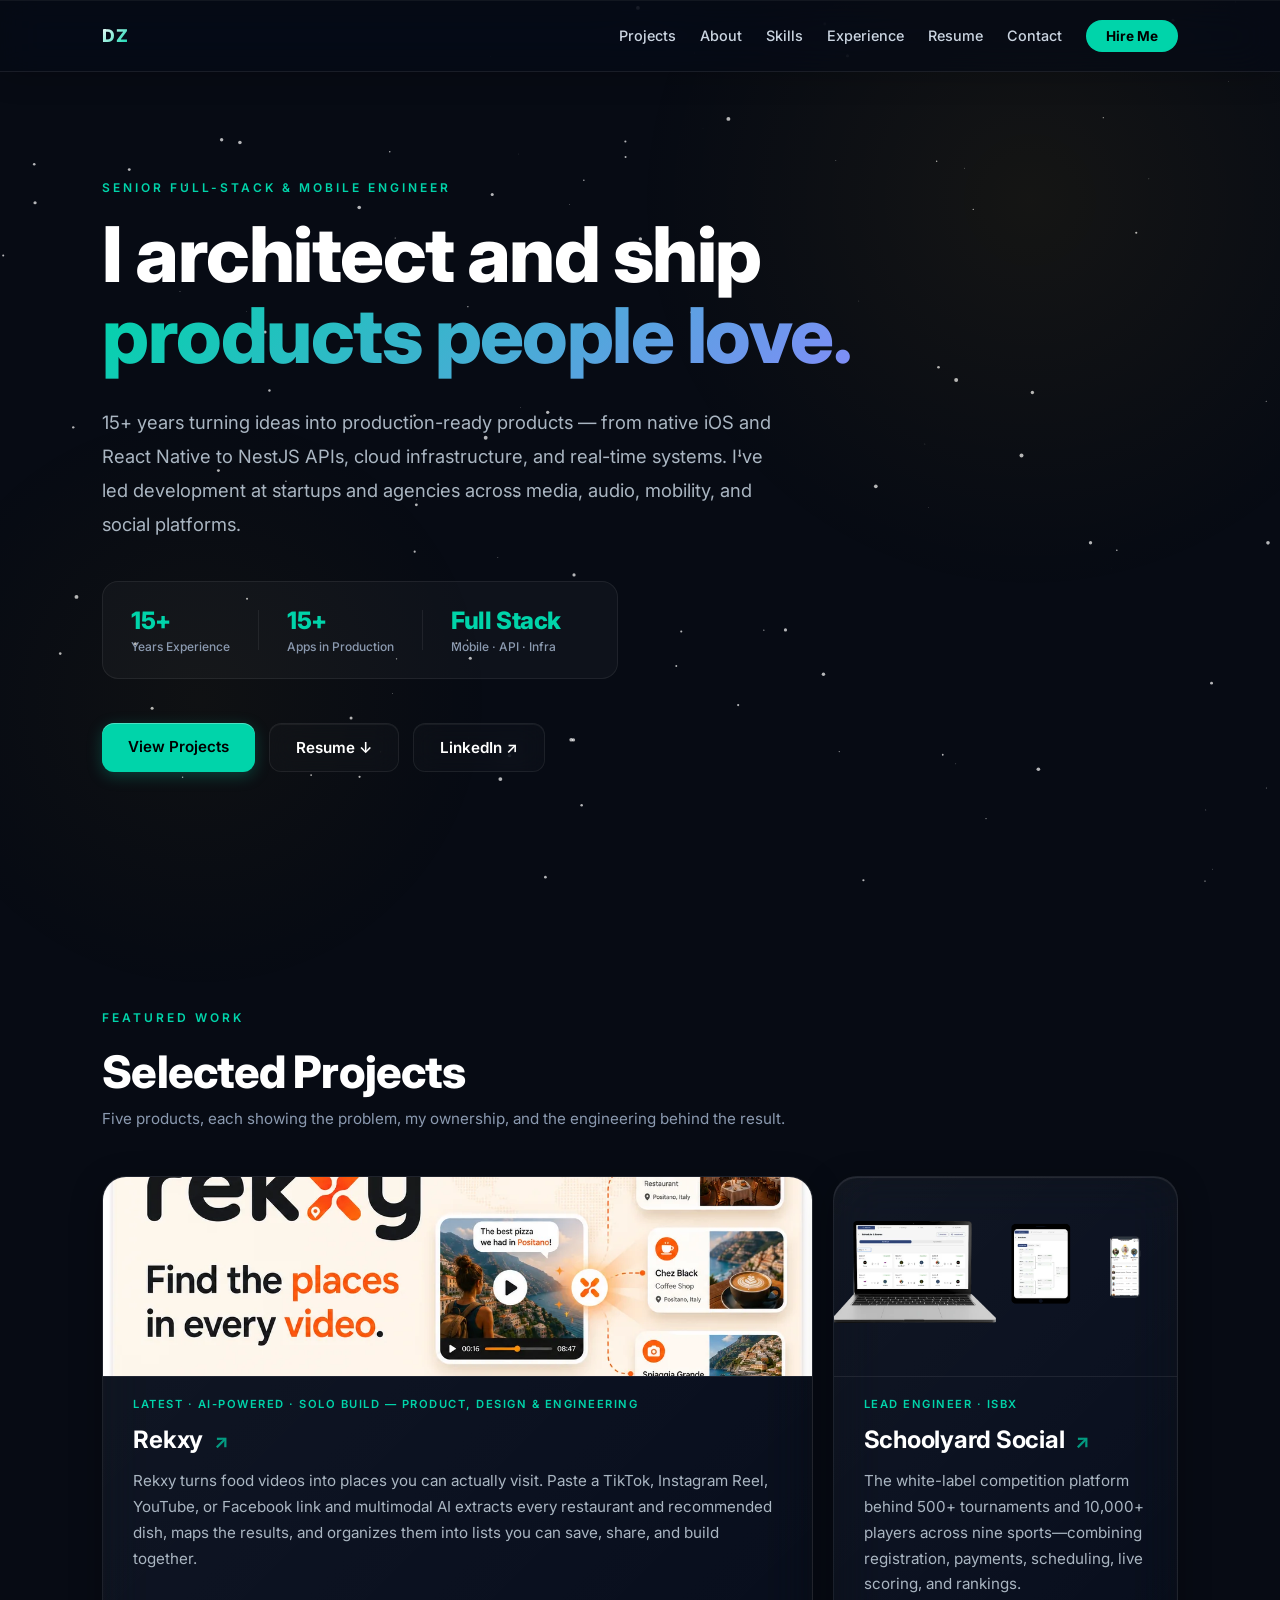
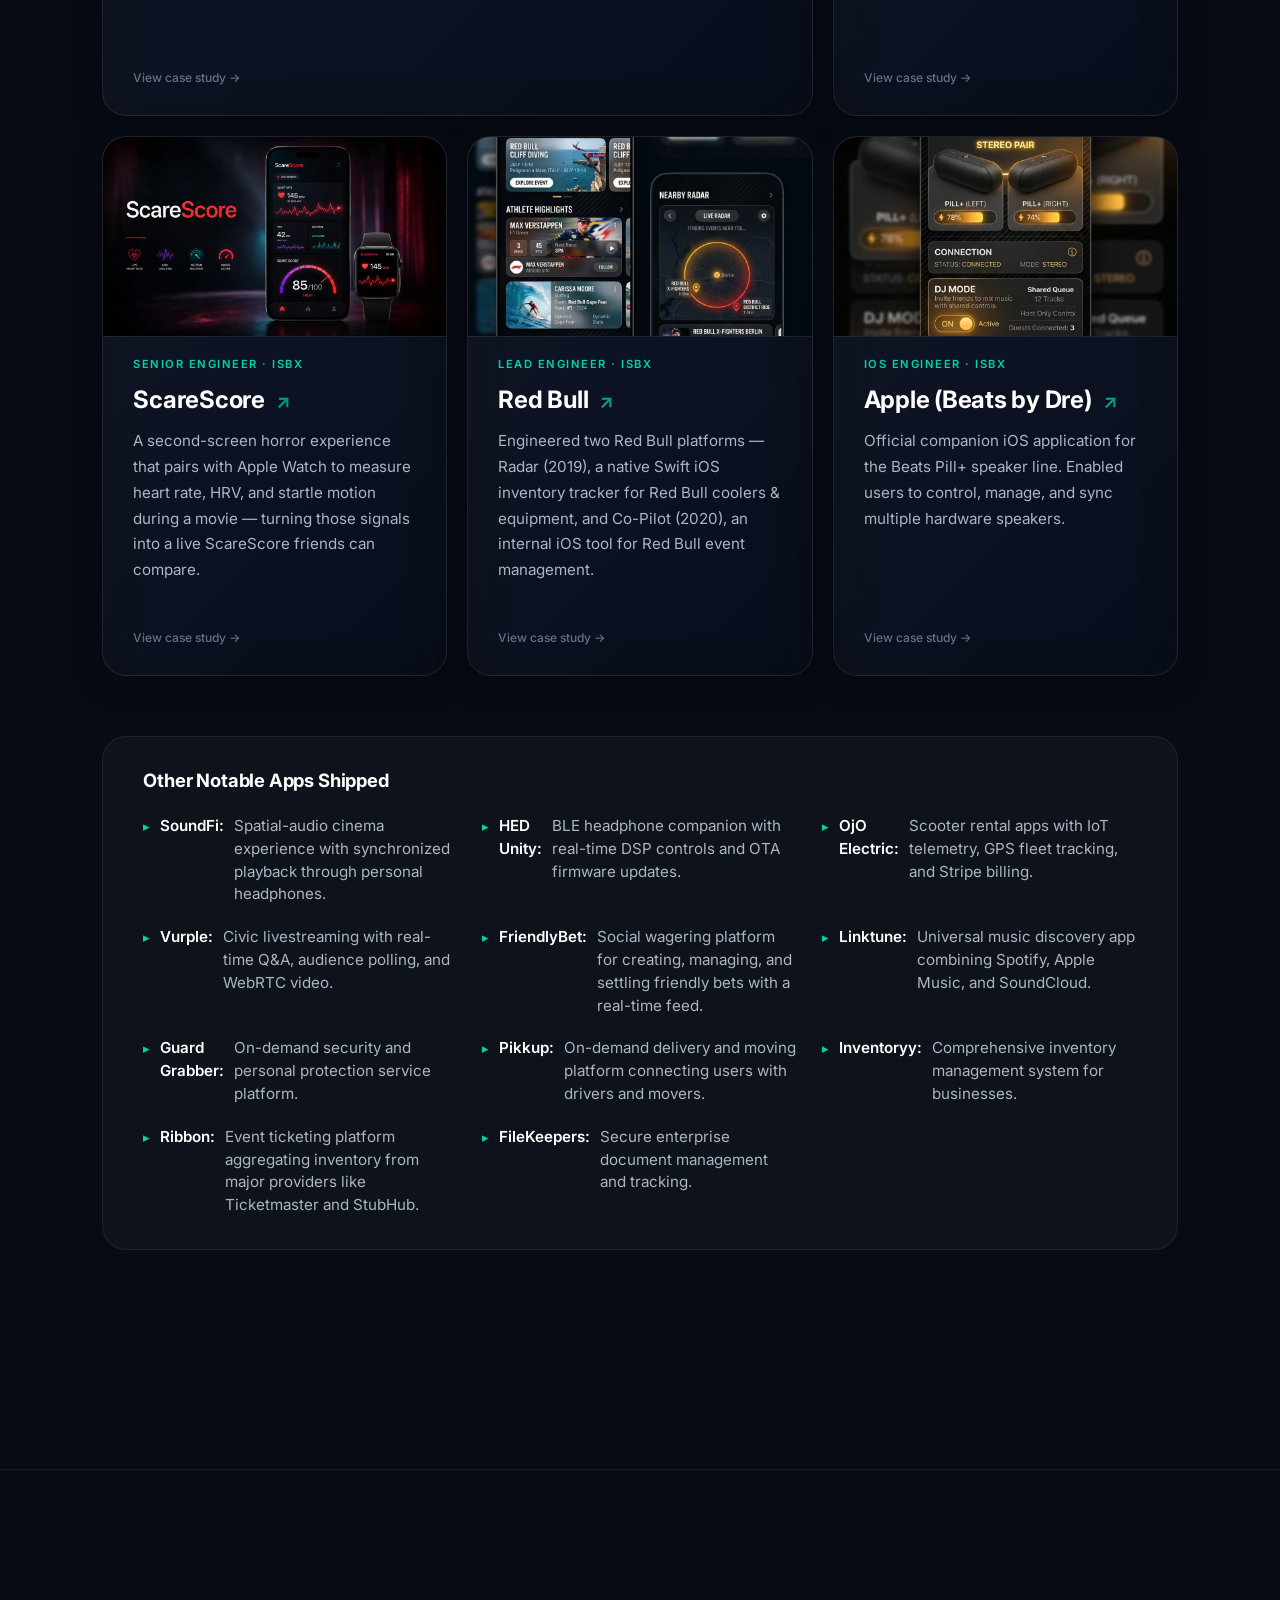
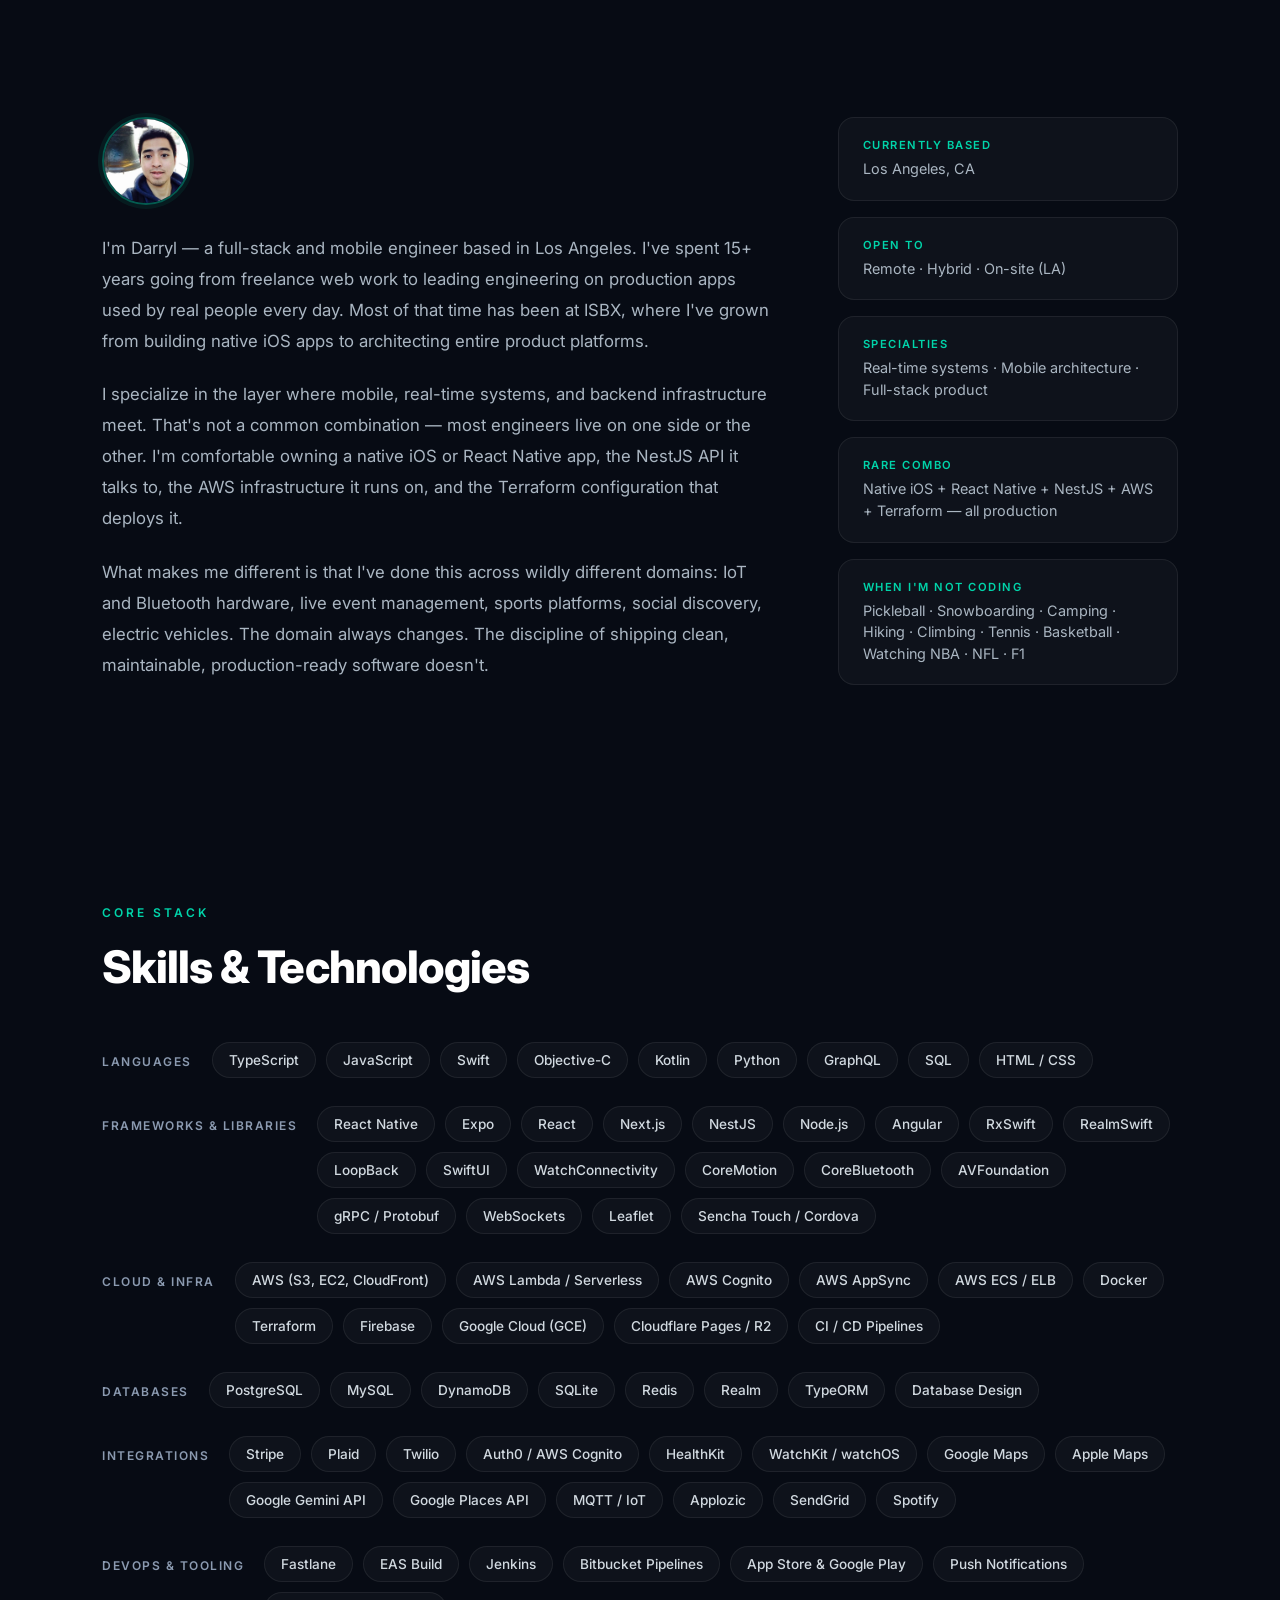
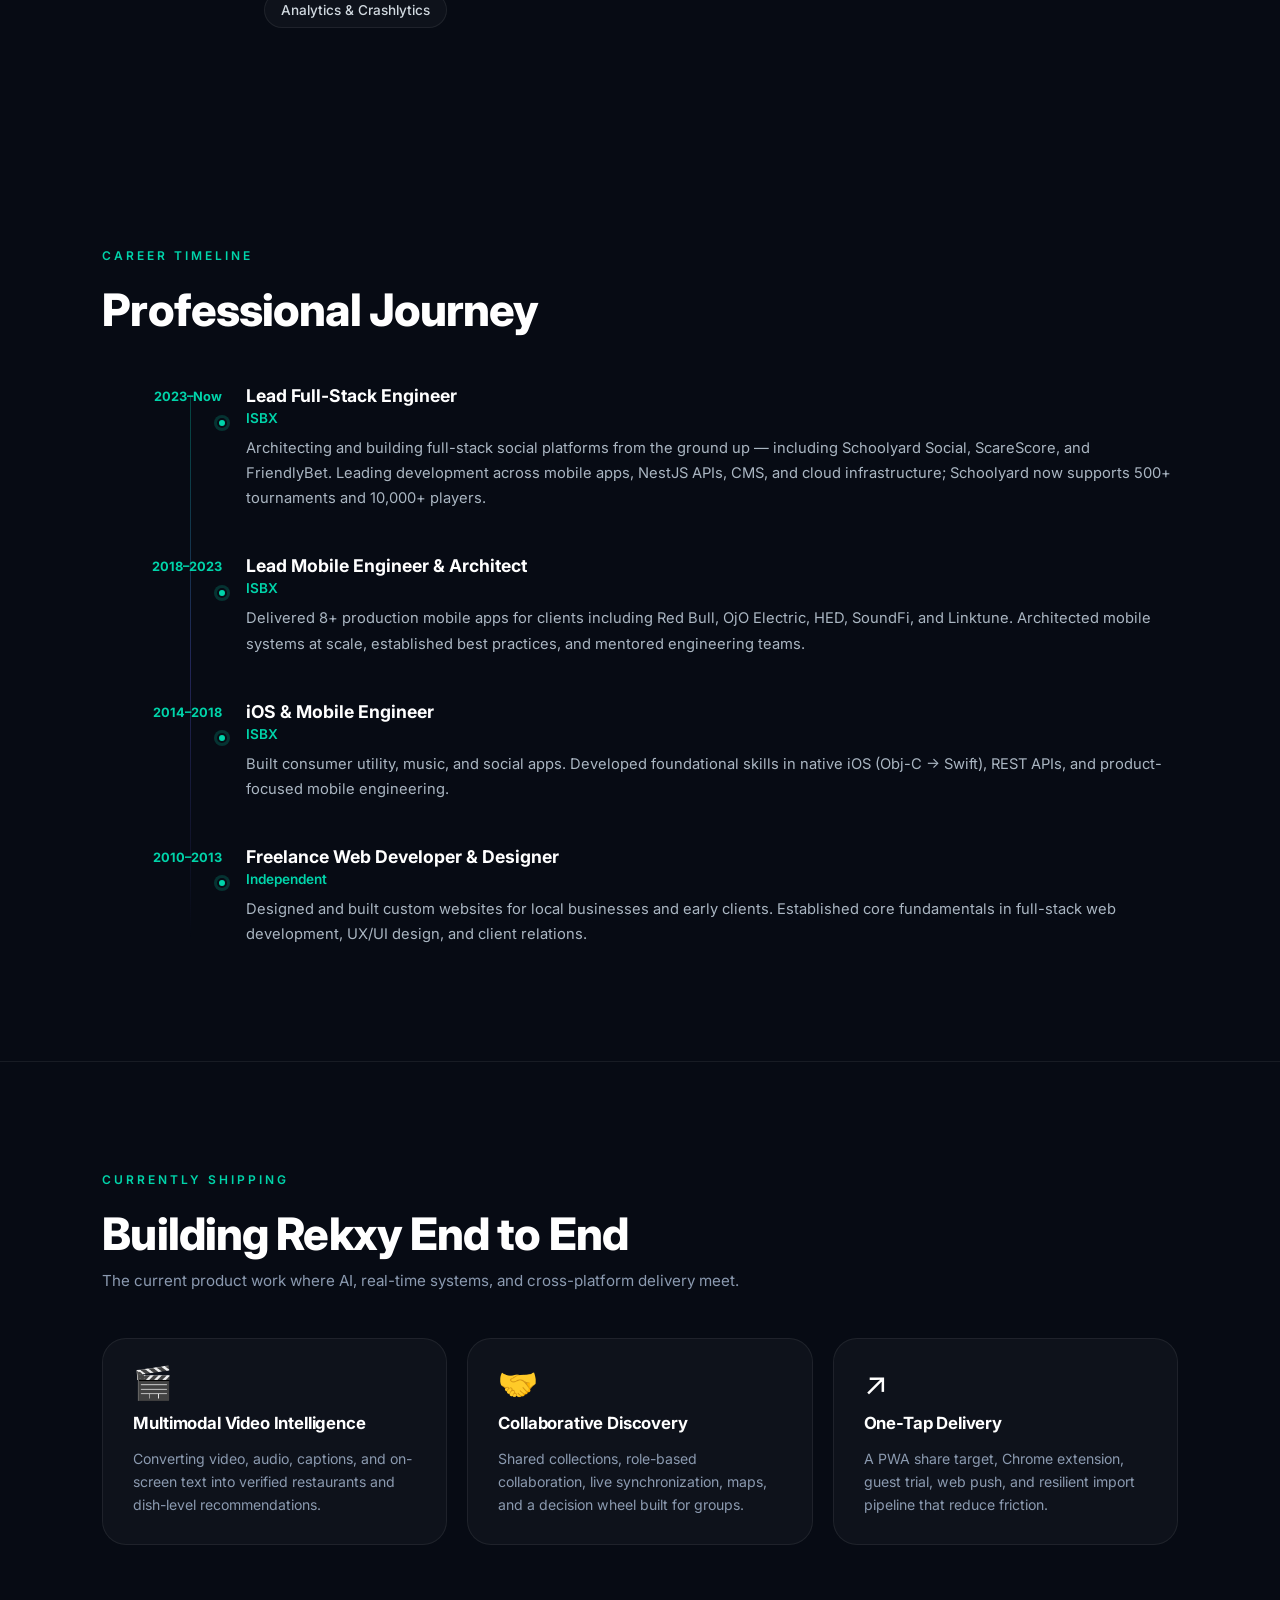
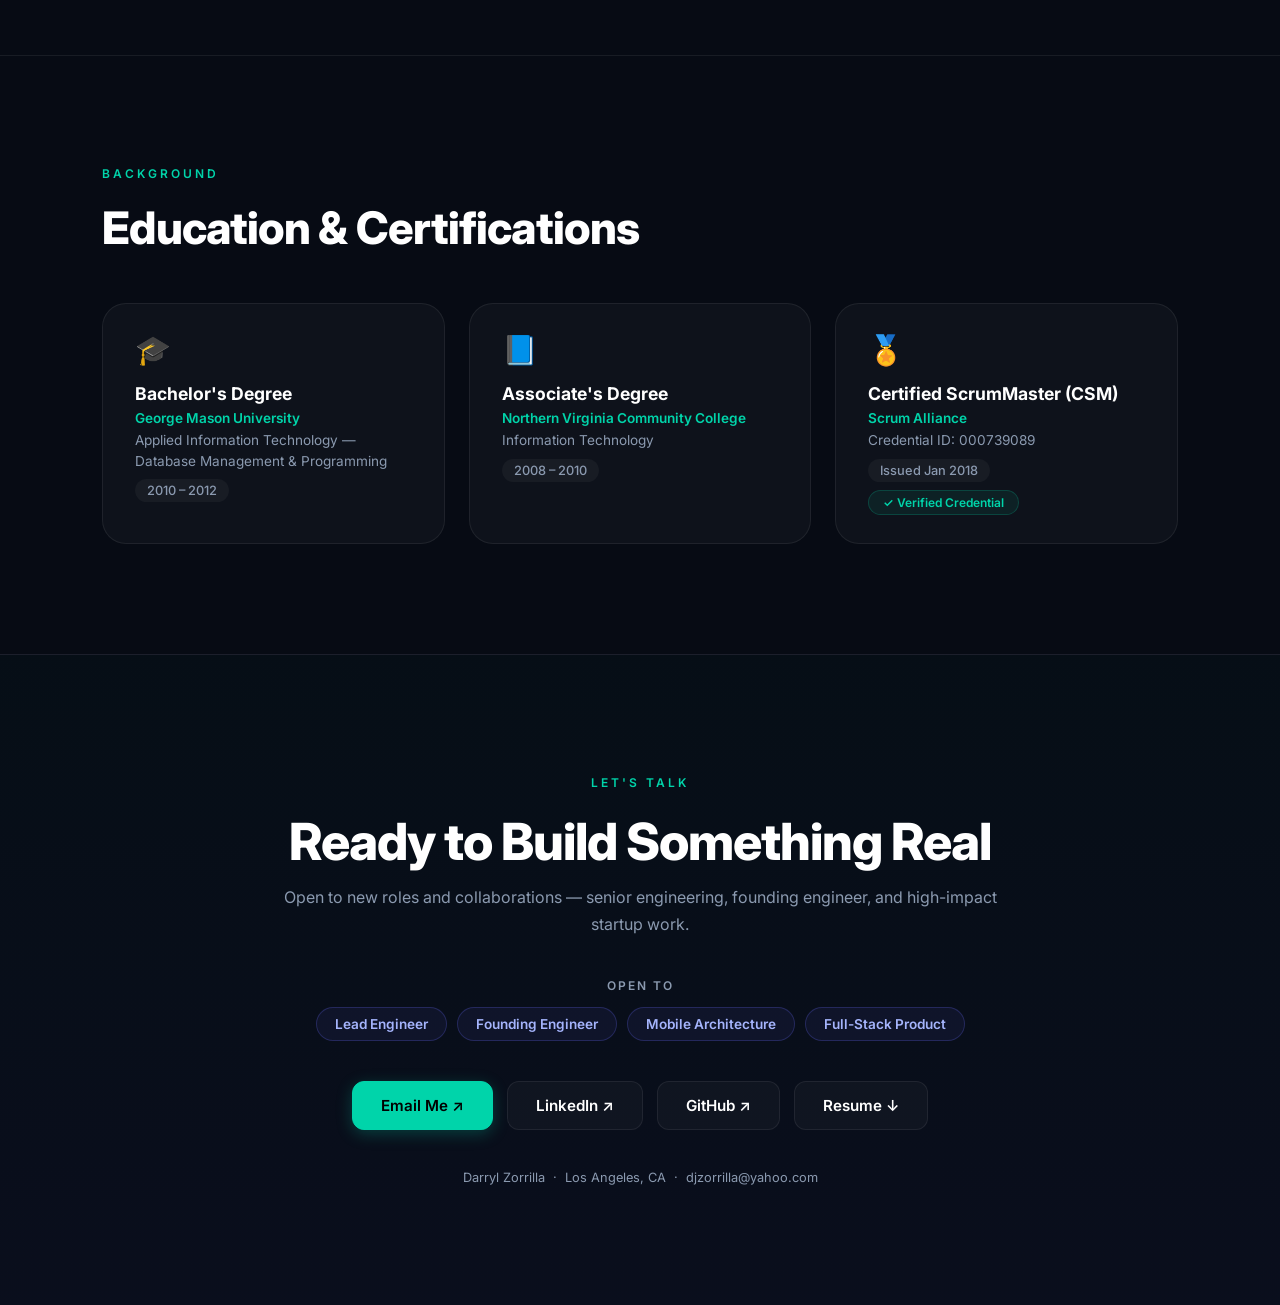
==== commit 435f3fc5: "Add files via upload" ====
--- a/index.html
+++ b/index.html
@@ -5,32 +5,75 @@
     <meta charset="UTF-8">
     <meta name="viewport" content="width=device-width, initial-scale=1.0">
     <meta name="description"
-        content="Darryl Zorrilla — Senior Full-Stack & Mobile Engineer with 10+ years architecting consumer products, scalable backend systems, and cross-platform mobile apps across media, audio, mobility, and social platforms.">
+        content="Darryl Zorrilla is a senior full-stack and mobile engineer with 15+ years shipping production products across native iOS, React Native, real-time APIs, AI, and cloud infrastructure.">
     <meta name="keywords"
         content="Senior Software Engineer, Full-Stack Engineer, Mobile Engineer, iOS, React Native, NestJS, TypeScript, AWS, Portfolio">
-    <meta property="og:title" content="Darryl Zorrilla — Senior Software Engineer">
-    <meta property="og:description" content="10+ years building scalable consumer products and mobile apps.">
-    <title>Darryl Zorrilla — Senior Software Engineer</title>
+    <meta name="theme-color" content="#070b14">
+    <meta name="robots" content="index, follow">
+    <meta property="og:type" content="profile">
+    <meta property="og:title" content="Darryl Zorrilla — Senior Full-Stack &amp; Mobile Engineer">
+    <meta property="og:description" content="15+ years shipping mobile, API, cloud, AI, and real-time products from concept to production.">
+    <meta property="og:image" content="images/portfolio-social.jpg">
+    <meta property="og:image:width" content="1200">
+    <meta property="og:image:height" content="630">
+    <meta property="og:image:alt" content="Darryl Zorrilla — Senior Full-Stack and Mobile Engineer">
+    <meta property="profile:first_name" content="Darryl">
+    <meta property="profile:last_name" content="Zorrilla">
+    <meta name="twitter:card" content="summary_large_image">
+    <meta name="twitter:title" content="Darryl Zorrilla — Senior Full-Stack &amp; Mobile Engineer">
+    <meta name="twitter:description" content="Mobile · API · Cloud · AI · Real-Time">
+    <meta name="twitter:image" content="images/portfolio-social.jpg">
+    <title>Darryl Zorrilla — Senior Full-Stack &amp; Mobile Engineer</title>
+    <link rel="icon" href="favicon.svg" type="image/svg+xml">
     <link rel="stylesheet" href="styles.css">
     <link rel="preconnect" href="https://fonts.googleapis.com">
-    <link href="https://fonts.googleapis.com/css2?family=Inter:wght@300;400;500;600;700;800&display=swap"
+    <link rel="preconnect" href="https://fonts.gstatic.com" crossorigin>
+    <link href="https://fonts.googleapis.com/css2?family=Inter:wght@300;400;500;600;700;800&amp;display=swap"
         rel="stylesheet">
+    <script type="application/ld+json">
+        {
+            "@context": "https://schema.org",
+            "@type": "Person",
+            "name": "Darryl Zorrilla",
+            "jobTitle": "Senior Full-Stack & Mobile Engineer",
+            "email": "mailto:djzorrilla@yahoo.com",
+            "address": {
+                "@type": "PostalAddress",
+                "addressLocality": "Los Angeles",
+                "addressRegion": "CA",
+                "addressCountry": "US"
+            },
+            "sameAs": [
+                "https://www.linkedin.com/in/djzorrilla",
+                "https://github.com/djzorrilla"
+            ],
+            "knowsAbout": [
+                "TypeScript",
+                "React Native",
+                "iOS",
+                "NestJS",
+                "Real-time systems",
+                "Cloud infrastructure"
+            ]
+        }
+    </script>
 </head>
 
 <body>
-    <canvas id="bg"></canvas>
-    <div class="background-glow"></div>
-    <div class="background-glow-2"></div>
-    <div class="cursor-glow" id="cursor-glow"></div>
+    <a class="skip-link" href="#projects">Skip to featured work</a>
+    <canvas id="bg" aria-hidden="true"></canvas>
+    <div class="background-glow" aria-hidden="true"></div>
+    <div class="background-glow-2" aria-hidden="true"></div>
+    <div class="cursor-glow" id="cursor-glow" aria-hidden="true"></div>
 
     <!-- ─── NAV ─────────────────────────────────────────── -->
     <header class="hero">
         <nav>
-            <div class="logo">DZ</div>
+            <a class="logo" href="#top" aria-label="Darryl Zorrilla — home">DZ</a>
 
             <div class="nav-links" id="nav-links">
+                <a href="#projects">Projects</a>
                 <a href="#about">About</a>
-                <a href="#projects">Projects</a>
                 <a href="#skills">Skills</a>
                 <a href="#experience">Experience</a>
                 <a href="Darryl%20Zorrilla%20Resume.pdf" target="_blank" rel="noopener noreferrer">Resume</a>
@@ -46,7 +89,7 @@
         </nav>
 
         <!-- ─── HERO ──────────────────────────────────────── -->
-        <div class="hero-content">
+        <div class="hero-content" id="top">
             <p class="eyebrow">SENIOR FULL-STACK &amp; MOBILE ENGINEER</p>
 
             <h1>
@@ -55,7 +98,7 @@
             </h1>
 
             <p class="hero-description">
-                15+ years turning ideas into live, production-accessible apps — from native iOS and React Native to
+                15+ years turning ideas into production-ready products — from native iOS and React Native to
                 NestJS APIs,
                 cloud infrastructure, and real-time systems. I've led development at startups and agencies
                 across media, audio, mobility, and social platforms.
@@ -88,6 +131,239 @@
         </div>
     </header>
 
+    <main class="site-main">
+
+    <!-- ─── PROJECTS ─────────────────────────────────────── -->
+    <section class="projects-section" id="projects">
+        <div class="section-header reveal">
+            <p class="section-label">FEATURED WORK</p>
+            <h2>Selected Projects</h2>
+            <p class="section-subtitle">Five products, each showing the problem, my ownership, and the engineering behind the result.</p>
+        </div>
+
+        <div class="project-grid reveal-group">
+
+            <!-- Rekxy -->
+            <div class="flip-card featured reveal" id="card-rekxy">
+                <div class="flip-card-inner">
+                    <div class="flip-card-front">
+                        <div class="card-image">
+                            <img src="images/rekxy.webp" alt="Rekxy app preview" width="1200" height="630" loading="lazy">
+                        </div>
+                        <div class="card-tag">Latest · AI-Powered · Solo Build — Product, Design &amp; Engineering</div>
+                        <h3><a href="https://rekxy.pages.dev" target="_blank" rel="noopener noreferrer">Rekxy
+                                <span class="link-icon">↗</span></a></h3>
+                        <p>
+                            Rekxy turns food videos into places you can actually visit. Paste a TikTok, Instagram Reel,
+                            YouTube, or Facebook link and multimodal AI extracts every restaurant and recommended dish,
+                            maps the results, and organizes them into lists you can save, share, and build together.
+                        </p>
+                        <button class="flip-hint flip-control" type="button">View case study →</button>
+                    </div>
+                    <div class="flip-card-back">
+                        <div class="card-back-header">
+                            <div class="card-back-title">Case Study</div>
+                            <button class="flip-control flip-back" type="button">← Overview</button>
+                        </div>
+                        <ul class="contributions">
+                            <li><strong>Problem:</strong> Food videos inspire visits, but their places and dishes are hard to capture.</li>
+                            <li><strong>Ownership:</strong> Solo product, UX, web, extension, API, AI pipeline &amp; infrastructure.</li>
+                            <li><strong>Technical edge:</strong> Gemini + yt-dlp resolves video mentions into verified Google Places.</li>
+                            <li><strong>Result:</strong> One-tap imports become mapped, collaborative collections with live progress.</li>
+                        </ul>
+                        <div class="tech-tags">
+                            <span>Google Gemini</span><span>React</span><span>TypeScript</span><span>NestJS</span>
+                            <span>SQLite</span><span>Socket.IO</span><span>Chrome MV3</span>
+                            <span>Firebase</span><span>Cloudflare</span>
+                        </div>
+                    </div>
+                </div>
+            </div>
+
+            <!-- Schoolyard -->
+            <div class="flip-card reveal" id="card-schoolyard">
+                <div class="flip-card-inner">
+                    <div class="flip-card-front">
+                        <div class="card-image">
+                            <img src="images/schoolyard-2026.webp" alt="Schoolyard Social platform across laptop, tablet, and phone" width="1200" height="675" loading="lazy">
+                        </div>
+                        <div class="card-tag">Lead Engineer · ISBX</div>
+                        <h3><a href="https://schoolyard-social.com" target="_blank"
+                                rel="noopener noreferrer">Schoolyard
+                                Social <span class="link-icon">↗</span></a></h3>
+                        <p>
+                            The white-label competition platform behind 500+ tournaments and 10,000+ players across
+                            nine sports—combining registration, payments, scheduling, live scoring, and rankings.
+                        </p>
+                        <button class="flip-hint flip-control" type="button">View case study →</button>
+                    </div>
+                    <div class="flip-card-back">
+                        <div class="card-back-header">
+                            <div class="card-back-title">Case Study</div>
+                            <button class="flip-control flip-back" type="button">← Overview</button>
+                        </div>
+                        <ul class="contributions">
+                            <li><strong>Problem:</strong> Clubs were coordinating competitive play through spreadsheets and group chats.</li>
+                            <li><strong>Ownership:</strong> Led architecture across React Native, API, CMS &amp; infrastructure.</li>
+                            <li><strong>Technical edge:</strong> Built tournament, round-robin, scheduling &amp; WebSocket scoring engines.</li>
+                            <li><strong>Result:</strong> 500+ tournaments, 10,000+ players and nine supported sports.</li>
+                        </ul>
+                        <div class="tech-tags">
+                            <span>React Native</span><span>Expo</span><span>NestJS</span><span>TypeScript</span>
+                            <span>PostgreSQL</span><span>Redis</span><span>WebSockets</span>
+                            <span>Stripe</span><span>AWS</span><span>Terraform</span>
+                        </div>
+                    </div>
+                </div>
+            </div>
+
+            <!-- ScareScore -->
+            <div class="flip-card reveal" id="card-scarescore">
+                <div class="flip-card-inner">
+                    <div class="flip-card-front">
+                        <div class="card-image">
+                            <img src="images/scarescore.webp" alt="ScareScore mobile and watch biometrics app preview" width="1200" height="675" loading="lazy">
+                        </div>
+                        <div class="card-tag">Senior Engineer · ISBX</div>
+                        <h3><a href="https://www.isbx.com" target="_blank" rel="noopener noreferrer">ScareScore <span
+                                    class="link-icon">↗</span></a></h3>
+                        <p>
+                            A second-screen horror experience that pairs with Apple Watch to measure heart rate, HRV,
+                            and startle motion during a movie — turning those signals into a live ScareScore friends can
+                            compare.
+                        </p>
+                        <button class="flip-hint flip-control" type="button">View case study →</button>
+                    </div>
+                    <div class="flip-card-back">
+                        <div class="card-back-header">
+                            <div class="card-back-title">Case Study</div>
+                            <button class="flip-control flip-back" type="button">← Overview</button>
+                        </div>
+                        <ul class="contributions">
+                            <li><strong>Problem:</strong> Movie ratings describe opinions, not a viewer's physical fear response.</li>
+                            <li><strong>Ownership:</strong> Mobile architecture, watchOS companion, native bridge, API &amp; cloud delivery.</li>
+                            <li><strong>Technical edge:</strong> Streams HealthKit HR/HRV and CoreMotion through a custom Expo module.</li>
+                            <li><strong>Result:</strong> A synchronized multi-signal ScareScore friends can compare after a movie.</li>
+                        </ul>
+                        <div class="tech-tags">
+                            <span>React Native</span><span>Expo</span><span>watchOS</span><span>SwiftUI</span>
+                            <span>WatchConnectivity</span><span>CoreMotion</span><span>NestJS</span>
+                            <span>TypeScript</span><span>HealthKit</span><span>AWS</span><span>Terraform</span>
+                        </div>
+                    </div>
+                </div>
+            </div>
+
+            <!-- Red Bull Radar & Co-Pilot -->
+            <div class="flip-card reveal" id="card-redbull">
+                <div class="flip-card-inner">
+                    <div class="flip-card-front">
+                        <div class="card-image">
+                            <img src="images/redbull.webp" alt="Red Bull app preview" width="1024" height="1024" loading="lazy">
+                        </div>
+                        <div class="card-tag">Lead Engineer · ISBX</div>
+                        <h3><a href="https://www.isbx.com/work/red-bull" target="_blank" rel="noopener noreferrer">Red
+                                Bull
+                                <span class="link-icon">↗</span></a></h3>
+                        <p>
+                            Engineered two Red Bull platforms — Radar (2019), a native Swift iOS inventory tracker for
+                            Red Bull coolers &amp; equipment, and Co-Pilot (2020), an internal iOS tool for Red Bull
+                            event management.
+                        </p>
+                        <button class="flip-hint flip-control" type="button">View case study →</button>
+                    </div>
+                    <div class="flip-card-back">
+                        <div class="card-back-header">
+                            <div class="card-back-title">Case Study</div>
+                            <button class="flip-control flip-back" type="button">← Overview</button>
+                        </div>
+                        <ul class="contributions">
+                            <li><strong>Problem:</strong> Field teams needed reliable equipment tracking and event operations on the move.</li>
+                            <li><strong>Ownership:</strong> Led native iOS architecture across the Radar and Co-Pilot platforms.</li>
+                            <li><strong>Technical edge:</strong> Offline-first Realm/RxSwift workflows with location, AppSync &amp; Cognito.</li>
+                            <li><strong>Result:</strong> Two production field platforms with push, chat, analytics &amp; CI/CD.</li>
+                        </ul>
+                        <div class="tech-tags">
+                            <span>Swift</span><span>RxSwift</span><span>RealmSwift</span>
+                            <span>AWS Cognito</span><span>GraphQL</span><span>Firebase</span>
+                            <span>Sencha Touch</span><span>Cordova</span><span>Node.js</span>
+                        </div>
+                    </div>
+                </div>
+            </div>
+
+            <!-- Apple Beats -->
+            <div class="flip-card reveal" id="card-beats">
+                <div class="flip-card-inner">
+                    <div class="flip-card-front">
+                        <div class="card-image">
+                            <img src="images/beats.webp" alt="Apple Beats app preview" width="1024" height="1024" loading="lazy">
+                        </div>
+                        <div class="card-tag">iOS Engineer · ISBX</div>
+                        <h3><a href="https://www.isbx.com/work/apple-beats" target="_blank"
+                                rel="noopener noreferrer">Apple (Beats
+                                by Dre) <span class="link-icon">↗</span></a></h3>
+                        <p>
+                            Official companion iOS application for the Beats Pill+ speaker line. Enabled users to
+                            control,
+                            manage, and sync multiple hardware speakers.
+                        </p>
+                        <button class="flip-hint flip-control" type="button">View case study →</button>
+                    </div>
+                    <div class="flip-card-back">
+                        <div class="card-back-header">
+                            <div class="card-back-title">Case Study</div>
+                            <button class="flip-control flip-back" type="button">← Overview</button>
+                        </div>
+                        <ul class="contributions">
+                            <li><strong>Problem:</strong> Pill+ owners needed simple control over multi-speaker hardware modes.</li>
+                            <li><strong>Ownership:</strong> Built the official native iOS companion experience at ISBX.</li>
+                            <li><strong>Technical edge:</strong> CoreBluetooth discovery, pairing, state and battery synchronization.</li>
+                            <li><strong>Result:</strong> Shipped DJ and Stereo multi-speaker modes for production Apple hardware.</li>
+                        </ul>
+                        <div class="tech-tags">
+                            <span>Objective-C</span><span>Swift</span><span>CoreBluetooth</span>
+                            <span>UIKit</span><span>Hardware Integration</span>
+                        </div>
+                    </div>
+                </div>
+            </div>
+
+        </div>
+
+        <div class="notable-work reveal">
+            <h3>Other Notable Apps Shipped</h3>
+            <ul class="notable-list">
+                <li><strong>SoundFi:</strong> Spatial-audio cinema experience with synchronized playback through personal headphones.</li>
+                <li><strong>HED Unity:</strong> BLE headphone companion with real-time DSP controls and OTA firmware updates.</li>
+                <li><strong>OjO Electric:</strong> Scooter rental apps with IoT telemetry, GPS fleet tracking, and Stripe billing.</li>
+                <li><strong>Vurple:</strong> Civic livestreaming with real-time Q&amp;A, audience polling, and WebRTC video.</li>
+                <li><strong>FriendlyBet:</strong> Social wagering platform for creating, managing, and settling friendly
+                    bets
+                    with a real-time feed.</li>
+                <li><strong>Linktune:</strong> Universal music discovery app combining Spotify, Apple Music, and
+                    SoundCloud.
+                </li>
+                <li><strong>Guard Grabber:</strong> On-demand security and personal protection service platform.</li>
+                <li><strong>Pikkup:</strong> On-demand delivery and moving platform connecting users with drivers and
+                    movers.
+                </li>
+                <li><strong>Inventoryy:</strong> Comprehensive inventory management system for businesses.</li>
+                <li><strong>Ribbon:</strong> Event ticketing platform aggregating inventory from major providers like
+                    Ticketmaster and StubHub.</li>
+                <li><strong>FileKeepers:</strong> Secure enterprise document management and tracking.</li>
+            </ul>
+        </div>
+
+        <div class="archive-link-wrapper reveal">
+            <a href="archive.html" class="archive-link" id="view-archive-btn">
+                View Full Project Archive
+                <span class="archive-arrow">→</span>
+            </a>
+        </div>
+    </section>
+
+
     <!-- ─── ABOUT ────────────────────────────────────────── -->
     <section class="about-section" id="about">
         <div class="section-header reveal">
@@ -98,7 +374,7 @@
         <div class="about-grid">
             <div class="about-text reveal">
                 <div class="about-avatar">
-                    <img src="images/djzorrilla.jpeg" alt="Darryl Zorrilla">
+                    <img src="images/djzorrilla.webp" alt="Darryl Zorrilla" width="400" height="400" loading="lazy">
                 </div>
                 <p>
                     I'm Darryl — a full-stack and mobile engineer based in Los Angeles.
@@ -109,9 +385,8 @@
                 <p>
                     I specialize in the layer where mobile, real-time systems, and backend infrastructure meet.
                     That's not a common combination — most engineers live on one side or the other. I'm comfortable
-                    owning a Native iOS app, or React Native app, the NestJS API it talks to, the AWS infra it runs on,
-                    and the
-                    Terraform config that deploys it.
+                    owning a native iOS or React Native app, the NestJS API it talks to, the AWS infrastructure it runs
+                    on, and the Terraform configuration that deploys it.
                 </p>
                 <p>
                     What makes me different is that I've done this across wildly different domains: IoT and Bluetooth
@@ -172,7 +447,7 @@
                 </div>
             </div>
             <div class="skill-group reveal">
-                <p class="skill-group-label">Frameworks & Libraries</p>
+                <p class="skill-group-label">Frameworks &amp; Libraries</p>
                 <div class="skills-grid">
                     <span>React Native</span>
                     <span>Expo</span>
@@ -196,7 +471,7 @@
                 </div>
             </div>
             <div class="skill-group reveal">
-                <p class="skill-group-label">Cloud & Infra</p>
+                <p class="skill-group-label">Cloud &amp; Infra</p>
                 <div class="skills-grid">
                     <span>AWS (S3, EC2, CloudFront)</span>
                     <span>AWS Lambda / Serverless</span>
@@ -244,7 +519,7 @@
                 </div>
             </div>
             <div class="skill-group reveal">
-                <p class="skill-group-label">DevOps & Tooling</p>
+                <p class="skill-group-label">DevOps &amp; Tooling</p>
                 <div class="skills-grid">
                     <span>Fastlane</span>
                     <span>EAS Build</span>
@@ -258,350 +533,6 @@
         </div>
     </section>
 
-    <!-- ─── PROJECTS ─────────────────────────────────────── -->
-    <section class="projects-section" id="projects">
-        <div class="section-header reveal">
-            <p class="section-label">FEATURED WORK</p>
-            <h2>Selected Projects</h2>
-            <p class="section-subtitle">Tap a card to see what I built and the tech behind it.</p>
-        </div>
-
-        <div class="project-grid reveal-group">
-
-            <!-- Rekxy -->
-            <div class="flip-card featured reveal" id="card-rekxy">
-                <div class="flip-card-inner">
-                    <div class="flip-card-front">
-                        <div class="card-image">
-                            <img src="images/rekxy.png" alt="Rekxy app preview" loading="lazy">
-                        </div>
-                        <div class="card-tag">Latest · AI-Powered · Solo Build — Product, Design &amp; Engineering</div>
-                        <h3><a href="https://rekxy.pages.dev" target="_blank" rel="noopener noreferrer">Rekxy
-                                <span class="link-icon">↗</span></a></h3>
-                        <p>
-                            Rekxy turns food videos into places you can actually visit. Paste a TikTok, Instagram Reel,
-                            YouTube, or Facebook link and multimodal AI extracts every restaurant and recommended dish,
-                            maps the results, and organizes them into lists you can save, share, and build together.
-                        </p>
-                        <span class="flip-hint">Tap to see tech stack →</span>
-                    </div>
-                    <div class="flip-card-back">
-                        <div class="card-back-title">What I Built</div>
-                        <ul class="contributions">
-                            <li>Gemini + yt-dlp pipeline converts videos into verified Google Places and dish
-                                recommendations</li>
-                            <li>One-tap PWA/Chrome imports with guest claiming, real-time progress &amp; web push</li>
-                            <li>Role-based collaborative lists with live sync, Leaflet discovery &amp; a spin wheel</li>
-                            <li>Solo TypeScript monorepo: React + CMS, NestJS/SQLite on GCP, Firebase &amp; Cloudflare</li>
-                        </ul>
-                        <div class="tech-tags">
-                            <span>Google Gemini</span><span>React</span><span>TypeScript</span><span>NestJS</span>
-                            <span>SQLite</span><span>Socket.IO</span><span>Chrome MV3</span>
-                            <span>Firebase</span><span>Cloudflare</span>
-                        </div>
-                    </div>
-                </div>
-            </div>
-
-            <!-- Schoolyard -->
-            <div class="flip-card reveal" id="card-schoolyard">
-                <div class="flip-card-inner">
-                    <div class="flip-card-front">
-                        <div class="card-image">
-                            <img src="images/schoolyard-2026.png" alt="Schoolyard Social platform across laptop, tablet, and phone" loading="lazy">
-                        </div>
-                        <div class="card-tag">Lead Engineer · ISBX</div>
-                        <h3><a href="https://schoolyard-social.com" target="_blank"
-                                rel="noopener noreferrer">Schoolyard
-                                Social <span class="link-icon">↗</span></a></h3>
-                        <p>
-                            Full-platform sports social app for organizing tournaments, leagues, and events with live
-                            brackets,
-                            real-time leaderboards, and community feeds.
-                        </p>
-                        <span class="flip-hint">Tap to see tech stack →</span>
-                    </div>
-                    <div class="flip-card-back">
-                        <div class="card-back-title">What I Built</div>
-                        <ul class="contributions">
-                            <li>Architected monorepo covering mobile, API, CMS &amp; infra</li>
-                            <li>Built real-time tournament brackets &amp; round-robin logic</li>
-                            <li>Implemented live leaderboards via WebSockets</li>
-                            <li>Stripe payments &amp; subscription management</li>
-                            <li>AWS + Terraform cloud deployment pipeline</li>
-                        </ul>
-                        <div class="tech-tags">
-                            <span>React Native</span><span>Expo</span><span>NestJS</span><span>TypeScript</span>
-                            <span>PostgreSQL</span><span>Redis</span><span>WebSockets</span>
-                            <span>Stripe</span><span>AWS</span><span>Terraform</span>
-                        </div>
-                    </div>
-                </div>
-            </div>
-
-            <!-- ScareScore -->
-            <div class="flip-card reveal" id="card-scarescore">
-                <div class="flip-card-inner">
-                    <div class="flip-card-front">
-                        <div class="card-image">
-                            <img src="images/scarescore.png" alt="ScareScore mobile and watch biometrics app preview" loading="lazy">
-                        </div>
-                        <div class="card-tag">Senior Engineer · ISBX</div>
-                        <h3><a href="https://www.isbx.com" target="_blank" rel="noopener noreferrer">ScareScore <span
-                                    class="link-icon">↗</span></a></h3>
-                        <p>
-                            A second-screen horror experience that pairs with Apple Watch to measure heart rate, HRV,
-                            and startle motion during a movie — turning those signals into a live ScareScore friends can
-                            compare.
-                        </p>
-                        <span class="flip-hint">Tap to see tech stack →</span>
-                    </div>
-                    <div class="flip-card-back">
-                        <div class="card-back-title">What I Built</div>
-                        <ul class="contributions">
-                            <li>React Native/Expo app for horror discovery, synchronized viewing &amp; social reactions</li>
-                            <li>SwiftUI watch companion using HKWorkoutSession, HealthKit HR/HRV &amp; CoreMotion</li>
-                            <li>Custom Expo native module bridging Watch biometrics to the RN layer in real time</li>
-                            <li>Secure AWS (S3, CloudFront) media workflows &amp; Terraform infra</li>
-                            <li>Multi-signal ScareScore engine streaming biometrics during synchronized movie sessions</li>
-                        </ul>
-                        <div class="tech-tags">
-                            <span>React Native</span><span>Expo</span><span>watchOS</span><span>SwiftUI</span>
-                            <span>WatchConnectivity</span><span>CoreMotion</span><span>NestJS</span>
-                            <span>TypeScript</span><span>HealthKit</span><span>AWS</span><span>Terraform</span>
-                        </div>
-                    </div>
-                </div>
-            </div>
-
-            <!-- SoundFi -->
-            <div class="flip-card reveal" id="card-soundfi">
-                <div class="flip-card-inner">
-                    <div class="flip-card-front">
-                        <div class="card-image">
-                            <img src="images/soundfi.png" alt="SoundFi app preview" loading="lazy">
-                        </div>
-                        <div class="card-tag">Senior Mobile &amp; API Engineer · ISBX</div>
-                        <h3><a href="https://www.isbx.com/work/sound-fi" target="_blank"
-                                rel="noopener noreferrer">SoundFi <span class="link-icon">↗</span></a></h3>
-                        <p>
-                            Immersive 3D spatial audio experience for movie theaters — synchronized audio playback
-                            through personal headphones.
-                        </p>
-                        <span class="flip-hint">Tap to see tech stack →</span>
-                    </div>
-                    <div class="flip-card-back">
-                        <div class="card-back-title">What I Built</div>
-                        <ul class="contributions">
-                            <li>Native iOS application architecture and development</li>
-                            <li>REST API design and integration for theater venues</li>
-                            <li>Audio session management and headphone routing</li>
-                            <li>Performance optimization for media playback</li>
-                        </ul>
-                        <div class="tech-tags">
-                            <span>Swift</span><span>Objective-C</span><span>Node.js</span>
-                            <span>REST APIs</span><span>PostgreSQL</span><span>AWS</span>
-                        </div>
-                    </div>
-                </div>
-            </div>
-
-            <!-- HED Unity -->
-            <div class="flip-card reveal" id="card-hed">
-                <div class="flip-card-inner">
-                    <div class="flip-card-front">
-                        <div class="card-image">
-                            <img src="images/hed_unity.png" alt="HED Unity app preview" loading="lazy">
-                        </div>
-                        <div class="card-tag">iOS Engineer · ISBX</div>
-                        <h3><a href="https://getunity.com" target="_blank" rel="noopener noreferrer">HED Unity <span
-                                    class="link-icon">↗</span></a></h3>
-                        <p>
-                            Premium iOS companion app for HED Unity headphones — hardware pairing, audio EQ,
-                            and firmware update management.
-                        </p>
-                        <span class="flip-hint">Tap to see tech stack →</span>
-                    </div>
-                    <div class="flip-card-back">
-                        <div class="card-back-title">What I Built</div>
-                        <ul class="contributions">
-                            <li>BLE hardware pairing &amp; device management</li>
-                            <li>Custom audio EQ with real-time DSP</li>
-                            <li>OTA firmware update delivery system</li>
-                            <li>Premium onboarding &amp; subscription UI</li>
-                        </ul>
-                        <div class="tech-tags">
-                            <span>Swift</span><span>SwiftUI</span><span>CoreBluetooth</span>
-                            <span>AVFoundation</span><span>StoreKit</span>
-                        </div>
-                    </div>
-                </div>
-            </div>
-
-            <!-- Red Bull Radar & Co-Pilot -->
-            <div class="flip-card reveal" id="card-redbull">
-                <div class="flip-card-inner">
-                    <div class="flip-card-front">
-                        <div class="card-image">
-                            <img src="images/redbull.png" alt="Red Bull app preview" loading="lazy">
-                        </div>
-                        <div class="card-tag">Lead Engineer · ISBX</div>
-                        <h3><a href="https://www.isbx.com/work/red-bull" target="_blank" rel="noopener noreferrer">Red
-                                Bull
-                                <span class="link-icon">↗</span></a></h3>
-                        <p>
-                            Engineered two Red Bull platforms — Radar (2019), a native Swift iOS inventory tracker for
-                            Red Bull coolers &amp; equipment, and Co-Pilot (2020), an internal iOS tool for Red Bull
-                            event management.
-                        </p>
-                        <span class="flip-hint">Tap to see tech stack →</span>
-                    </div>
-                    <div class="flip-card-back">
-                        <div class="card-back-title">What I Built</div>
-                        <ul class="contributions">
-                            <li>Radar: native Swift iOS app for tracking Red Bull cooler &amp; equipment inventory</li>
-                            <li>Real-time location tracking, offline caching with RealmSwift &amp; RxSwift</li>
-                            <li>Co-Pilot: internal iOS event management tool (MVVM, RxSwift, RealmSwift)</li>
-                            <li>AWS Cognito auth, GraphQL/AppSync, Applozic in-app chat</li>
-                            <li>Firebase push notifications, Crashlytics, Jenkins CI/CD</li>
-                        </ul>
-                        <div class="tech-tags">
-                            <span>Swift</span><span>RxSwift</span><span>RealmSwift</span>
-                            <span>AWS Cognito</span><span>GraphQL</span><span>Firebase</span>
-                            <span>Sencha Touch</span><span>Cordova</span><span>Node.js</span>
-                        </div>
-                    </div>
-                </div>
-            </div>
-
-            <!-- OjO Electric -->
-            <div class="flip-card reveal" id="card-ojo">
-                <div class="flip-card-inner">
-                    <div class="flip-card-front">
-                        <div class="card-image">
-                            <img src="images/ojo.png" alt="OjO Electric app preview" loading="lazy">
-                        </div>
-                        <div class="card-tag">Lead Engineer · ISBX</div>
-                        <h3><a href="https://www.isbx.com/work/ojo" target="_blank" rel="noopener noreferrer">OjO
-                                Electric <span class="link-icon">↗</span></a></h3>
-                        <p>
-                            Electric scooter rental platform — featured in Forbes for its stability tech.
-                            Full mobile experience with IoT backend integrations.
-                        </p>
-                        <span class="flip-hint">Tap to see tech stack →</span>
-                    </div>
-                    <div class="flip-card-back">
-                        <div class="card-back-title">What I Built</div>
-                        <ul class="contributions">
-                            <li>iOS &amp; Android rental &amp; unlock flow</li>
-                            <li>IoT scooter telemetry &amp; GPS tracking integration</li>
-                            <li>Stripe payment &amp; subscription billing</li>
-                            <li>Scalable fleet management backend</li>
-                        </ul>
-                        <div class="tech-tags">
-                            <span>React Native</span><span>Swift</span><span>Node.js</span>
-                            <span>IoT / MQTT</span><span>Stripe</span><span>AWS</span>
-                        </div>
-                    </div>
-                </div>
-            </div>
-
-            <!-- Vurple -->
-            <div class="flip-card reveal" id="card-vurple">
-                <div class="flip-card-inner">
-                    <div class="flip-card-front">
-                        <div class="card-image">
-                            <img src="images/vurple.png" alt="Vurple app preview" loading="lazy">
-                        </div>
-                        <div class="card-tag">Lead Engineer · ISBX</div>
-                        <h3><a href="https://pitchbook.com/profiles/company/484176-25#overview" target="_blank"
-                                rel="noopener noreferrer">Vurple <span class="link-icon">↗</span></a></h3>
-                        <p>
-                            Livestreaming civic engagement platform for real-time interaction between
-                            public officials and their communities.
-                        </p>
-                        <span class="flip-hint">Tap to see tech stack →</span>
-                    </div>
-                    <div class="flip-card-back">
-                        <div class="card-back-title">What I Built</div>
-                        <ul class="contributions">
-                            <li>Live video streaming with real-time Q&amp;A</li>
-                            <li>Audience polling &amp; reaction system</li>
-                            <li>Native iOS app with WebRTC integration</li>
-                            <li>Scalable streaming backend</li>
-                        </ul>
-                        <div class="tech-tags">
-                            <span>Swift</span><span>WebRTC</span><span>Objective-C</span>
-                            <span>Node.js</span><span>Firebase</span>
-                        </div>
-                    </div>
-                </div>
-            </div>
-
-            <!-- Apple Beats -->
-            <div class="flip-card reveal" id="card-beats">
-                <div class="flip-card-inner">
-                    <div class="flip-card-front">
-                        <div class="card-image">
-                            <img src="images/beats.png" alt="Apple Beats app preview" loading="lazy">
-                        </div>
-                        <div class="card-tag">iOS Engineer · ISBX</div>
-                        <h3><a href="https://www.isbx.com/work/apple-beats" target="_blank"
-                                rel="noopener noreferrer">Apple (Beats
-                                by Dre) <span class="link-icon">↗</span></a></h3>
-                        <p>
-                            Official companion iOS application for the Beats Pill+ speaker line. Enabled users to
-                            control,
-                            manage, and sync multiple hardware speakers.
-                        </p>
-                        <span class="flip-hint">Tap to see tech stack →</span>
-                    </div>
-                    <div class="flip-card-back">
-                        <div class="card-back-title">What I Built</div>
-                        <ul class="contributions">
-                            <li>Native iOS companion app for Beats Pill+</li>
-                            <li>Bluetooth LE device discovery and pairing</li>
-                            <li>Custom multi-speaker sync (DJ and Stereo modes)</li>
-                            <li>Hardware state management and battery monitoring</li>
-                        </ul>
-                        <div class="tech-tags">
-                            <span>Objective-C</span><span>Swift</span><span>CoreBluetooth</span>
-                            <span>UIKit</span><span>Hardware Integration</span>
-                        </div>
-                    </div>
-                </div>
-            </div>
-
-        </div>
-
-        <div class="notable-work reveal">
-            <h3>Other Notable Apps Shipped</h3>
-            <ul class="notable-list">
-                <li><strong>FriendlyBet:</strong> Social wagering platform for creating, managing, and settling friendly
-                    bets
-                    with a real-time feed.</li>
-                <li><strong>Linktune:</strong> Universal music discovery app combining Spotify, Apple Music, and
-                    SoundCloud.
-                </li>
-                <li><strong>Guard Grabber:</strong> On-demand security and personal protection service platform.</li>
-                <li><strong>Pikkup:</strong> On-demand delivery and moving platform connecting users with drivers and
-                    movers.
-                </li>
-                <li><strong>Inventoryy:</strong> Comprehensive inventory management system for businesses.</li>
-                <li><strong>Ribbon:</strong> Event ticketing platform aggregating inventory from major providers like
-                    Ticketmaster and StubHub.</li>
-                <li><strong>FileKeepers:</strong> Secure enterprise document management and tracking.</li>
-            </ul>
-        </div>
-
-        <div class="archive-link-wrapper reveal">
-            <a href="archive.html" class="archive-link" id="view-archive-btn">
-                View Full Project Archive
-                <span class="archive-arrow">→</span>
-            </a>
-        </div>
-    </section>
-
     <!-- ─── EXPERIENCE ────────────────────────────────────── -->
     <section class="timeline-section" id="experience">
         <div class="section-header reveal">
@@ -622,7 +553,7 @@
                     <p>Architecting and building full-stack social platforms from the ground up — including Schoolyard
                         Social,
                         ScareScore, and FriendlyBet. Leading development across mobile apps, NestJS APIs, CMS, and cloud
-                        infra.</p>
+                        infrastructure; Schoolyard now supports 500+ tournaments and 10,000+ players.</p>
                 </div>
             </div>
 
@@ -673,40 +604,29 @@
         </div>
     </section>
 
-    <!-- ─── NOW BUILDING ────────────────────────────────── -->
+    <!-- ─── CURRENTLY SHIPPING ──────────────────────────── -->
     <section class="now-building-section" id="now-building">
         <div class="section-header reveal">
-            <p class="section-label">WHAT'S NEXT</p>
-            <h2>Now Building &amp; Exploring</h2>
-            <p class="section-subtitle">Side explorations and technical directions I'm actively invested in.</p>
+            <p class="section-label">CURRENTLY SHIPPING</p>
+            <h2>Building Rekxy End to End</h2>
+            <p class="section-subtitle">The current product work where AI, real-time systems, and cross-platform delivery meet.</p>
         </div>
 
         <div class="now-grid reveal-group">
             <div class="now-card reveal">
-                <span class="now-emoji">📡</span>
-                <h4>BLE Mesh Networking</h4>
-                <p>Low-power Bluetooth mesh topologies for peer-to-peer device coordination without infrastructure
-                    dependency.
-                </p>
+                <span class="now-emoji" aria-hidden="true">🎬</span>
+                <h4>Multimodal Video Intelligence</h4>
+                <p>Converting video, audio, captions, and on-screen text into verified restaurants and dish-level recommendations.</p>
             </div>
             <div class="now-card reveal">
-                <span class="now-emoji">🎪</span>
-                <h4>Festival Proximity Systems</h4>
-                <p>Radar-style real-time presence for large venues — letting attendees discover who and what is nearby
-                    without a
-                    server in the loop.</p>
+                <span class="now-emoji" aria-hidden="true">🤝</span>
+                <h4>Collaborative Discovery</h4>
+                <p>Shared collections, role-based collaboration, live synchronization, maps, and a decision wheel built for groups.</p>
             </div>
             <div class="now-card reveal">
-                <span class="now-emoji">🎮</span>
-                <h4>Real-Time Multiplayer</h4>
-                <p>Lightweight WebSocket and gRPC patterns for turn-based and synchronous multiplayer at consumer scale.
-                </p>
-            </div>
-            <div class="now-card reveal">
-                <span class="now-emoji">🤖</span>
-                <h4>AI-Powered Product Features</h4>
-                <p>Multimodal LLM pipelines in production — turning video, audio, and on-screen text into structured,
-                    product-ready data, shipped in Rekxy.</p>
+                <span class="now-emoji" aria-hidden="true">↗</span>
+                <h4>One-Tap Delivery</h4>
+                <p>A PWA share target, Chrome extension, guest trial, web push, and resilient import pipeline that reduce friction.</p>
             </div>
         </div>
     </section>
@@ -792,6 +712,8 @@
         </div>
     </section>
 
+    </main>
+
     <script src="script.js" defer></script>
 </body>
 
--- a/styles.css
+++ b/styles.css
@@ -28,6 +28,43 @@
   background: var(--bg);
   color: white;
   overflow-x: clip;
+}
+
+.site-main {
+  display: flex;
+  flex-direction: column;
+}
+
+.projects-section { order: 1; }
+.about-section { order: 2; }
+.skills-section { order: 3; }
+.timeline-section { order: 4; }
+.now-building-section { order: 5; }
+.education-section { order: 6; }
+.contact-section { order: 7; }
+
+.skip-link {
+  position: fixed;
+  top: 12px;
+  left: 12px;
+  z-index: 1000;
+  padding: 10px 16px;
+  border-radius: 10px;
+  background: var(--accent);
+  color: #000;
+  font-weight: 700;
+  text-decoration: none;
+  transform: translateY(-160%);
+  transition: transform 0.2s ease;
+}
+
+.skip-link:focus {
+  transform: translateY(0);
+}
+
+:where(a, button, [tabindex]):focus-visible {
+  outline: 3px solid #fbbf24;
+  outline-offset: 4px;
 }
 
 /* ─── Canvas background ──────────────────────────────── */
@@ -99,6 +136,7 @@
   font-weight: 800;
   font-size: 1.1rem;
   letter-spacing: 1px;
+  text-decoration: none;
   background: linear-gradient(135deg, #fff 0%, var(--accent) 100%);
   -webkit-background-clip: text;
   -webkit-text-fill-color: transparent;
@@ -583,7 +621,12 @@
 
 .flip-hint {
   margin-top: 20px;
+  width: fit-content;
+  padding: 0;
+  border: 0;
+  background: none;
   font-size: 0.75rem;
+  font-family: inherit;
   color: var(--text-muted);
   font-weight: 500;
   display: flex;
@@ -591,6 +634,7 @@
   gap: 4px;
   opacity: 0.7;
   transition: opacity 0.2s ease;
+  cursor: pointer;
 }
 
 .flip-card:hover .flip-hint {
@@ -599,13 +643,39 @@
 }
 
 /* Back face */
+.card-back-header {
+  display: flex;
+  align-items: center;
+  justify-content: space-between;
+  gap: 16px;
+  margin-bottom: 16px;
+}
+
 .card-back-title {
   font-size: 0.7rem;
   font-weight: 600;
   letter-spacing: 1.5px;
   color: var(--accent);
   text-transform: uppercase;
-  margin-bottom: 16px;
+}
+
+.flip-back {
+  flex-shrink: 0;
+  padding: 6px 10px;
+  border: 1px solid rgba(0, 212, 170, 0.25);
+  border-radius: var(--radius-pill);
+  background: rgba(0, 212, 170, 0.06);
+  color: var(--accent);
+  font: inherit;
+  font-size: 0.72rem;
+  font-weight: 600;
+  cursor: pointer;
+  transition: background 0.2s ease, border-color 0.2s ease;
+}
+
+.flip-back:hover {
+  border-color: rgba(0, 212, 170, 0.55);
+  background: rgba(0, 212, 170, 0.12);
 }
 
 .contributions {
@@ -624,6 +694,11 @@
   display: flex;
   align-items: flex-start;
   gap: 8px;
+}
+
+.contributions li strong {
+  color: #fff;
+  white-space: nowrap;
 }
 
 .contributions li::before {
@@ -1497,10 +1572,23 @@
   }
 }
 
+@media (prefers-reduced-motion: reduce) {
+  html {
+    scroll-behavior: auto;
+  }
+
+  *,
+  *::before,
+  *::after {
+    animation-duration: 0.01ms !important;
+    animation-iteration-count: 1 !important;
+    transition-duration: 0.01ms !important;
+  }
+}
+
 .reveal-group .reveal:nth-child(1) { transition-delay: 0ms; }
 .reveal-group .reveal:nth-child(2) { transition-delay: 80ms; }
 .reveal-group .reveal:nth-child(3) { transition-delay: 160ms; }
 .reveal-group .reveal:nth-child(4) { transition-delay: 240ms; }
 .reveal-group .reveal:nth-child(5) { transition-delay: 320ms; }
 .reveal-group .reveal:nth-child(6) { transition-delay: 400ms; }
-
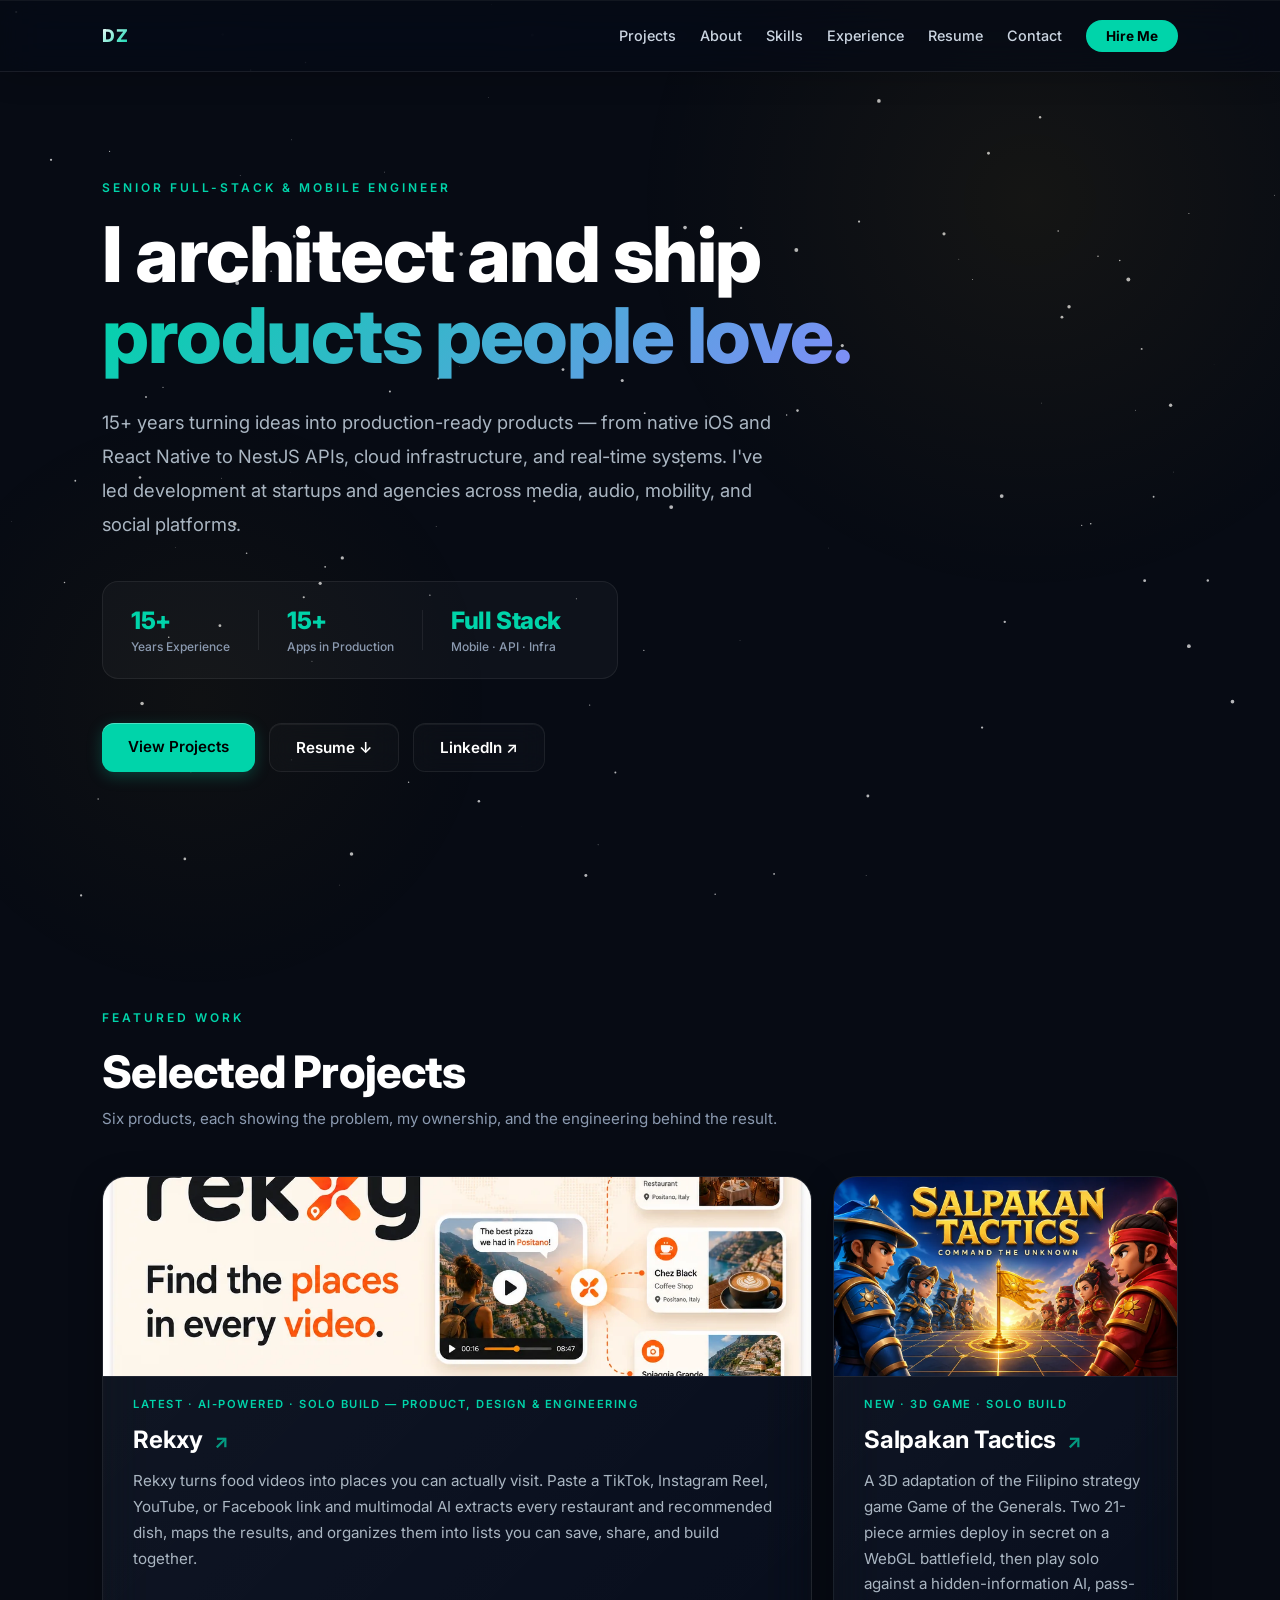
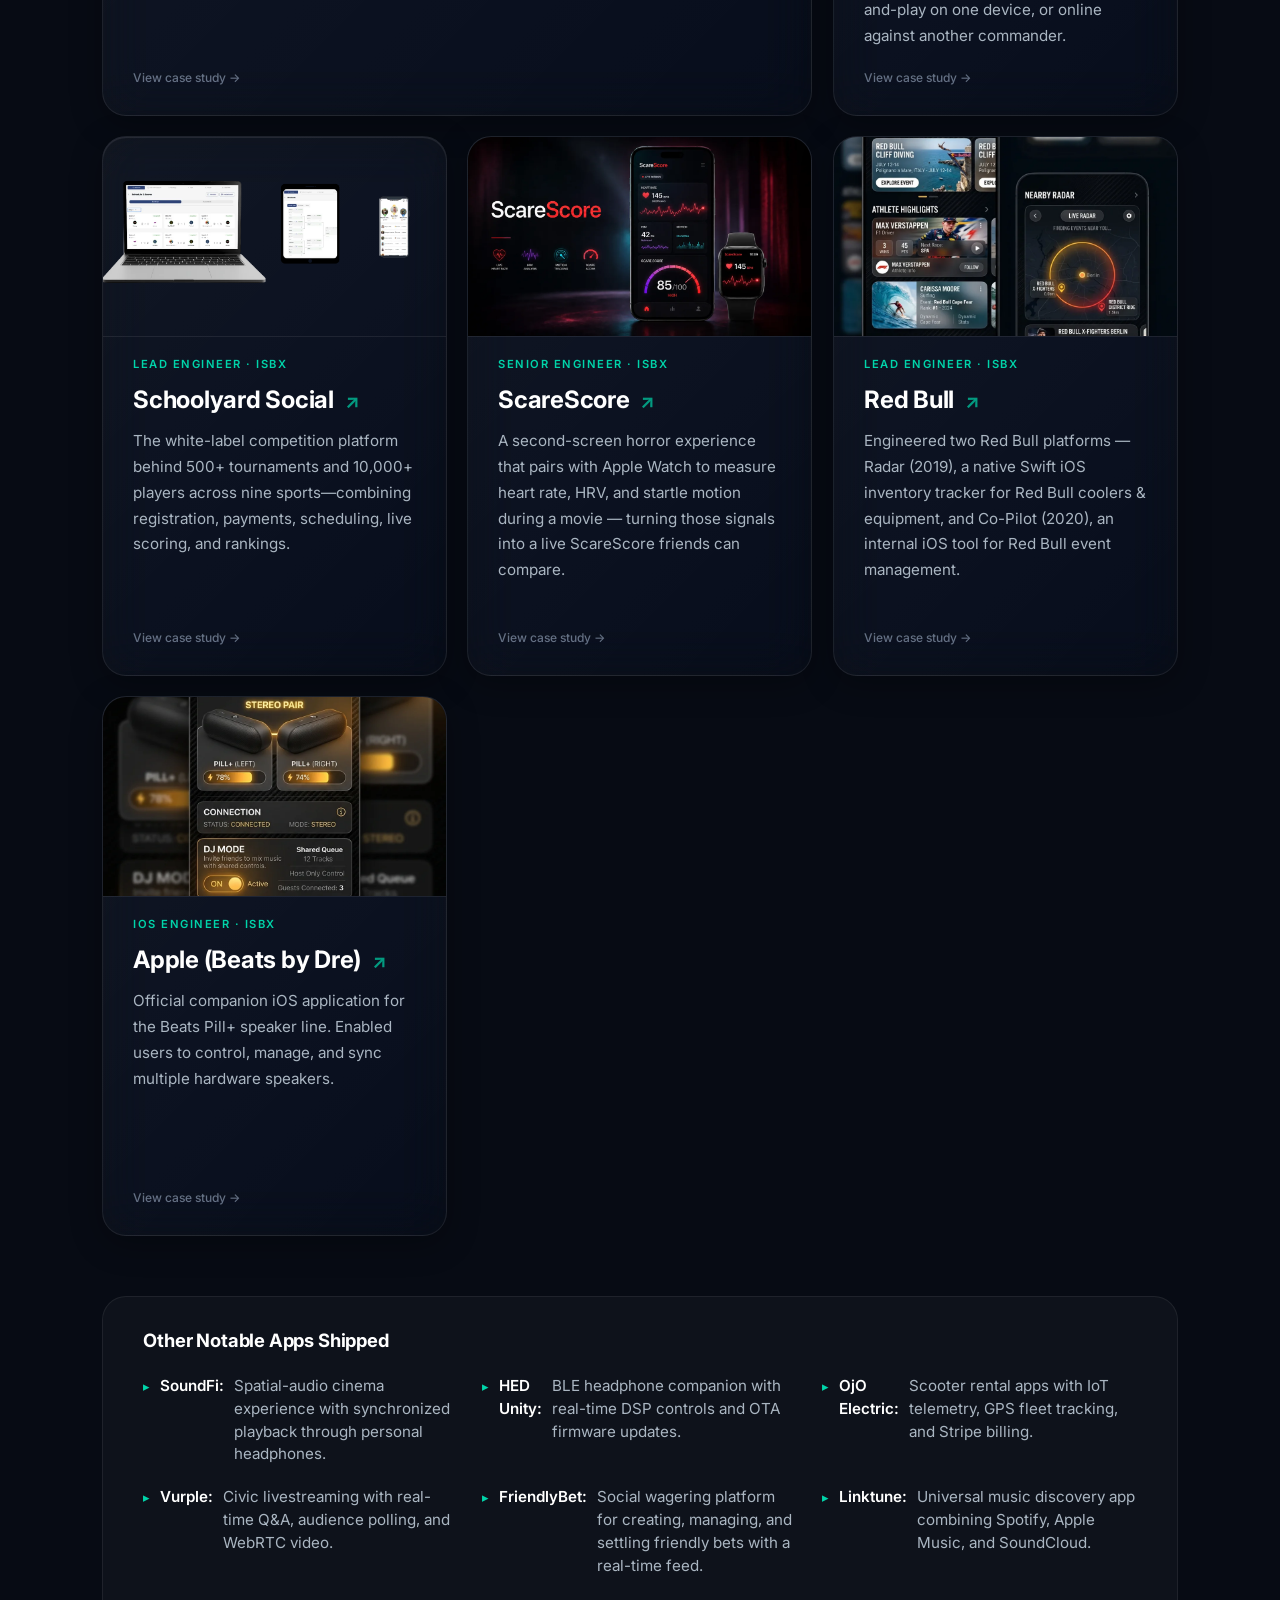
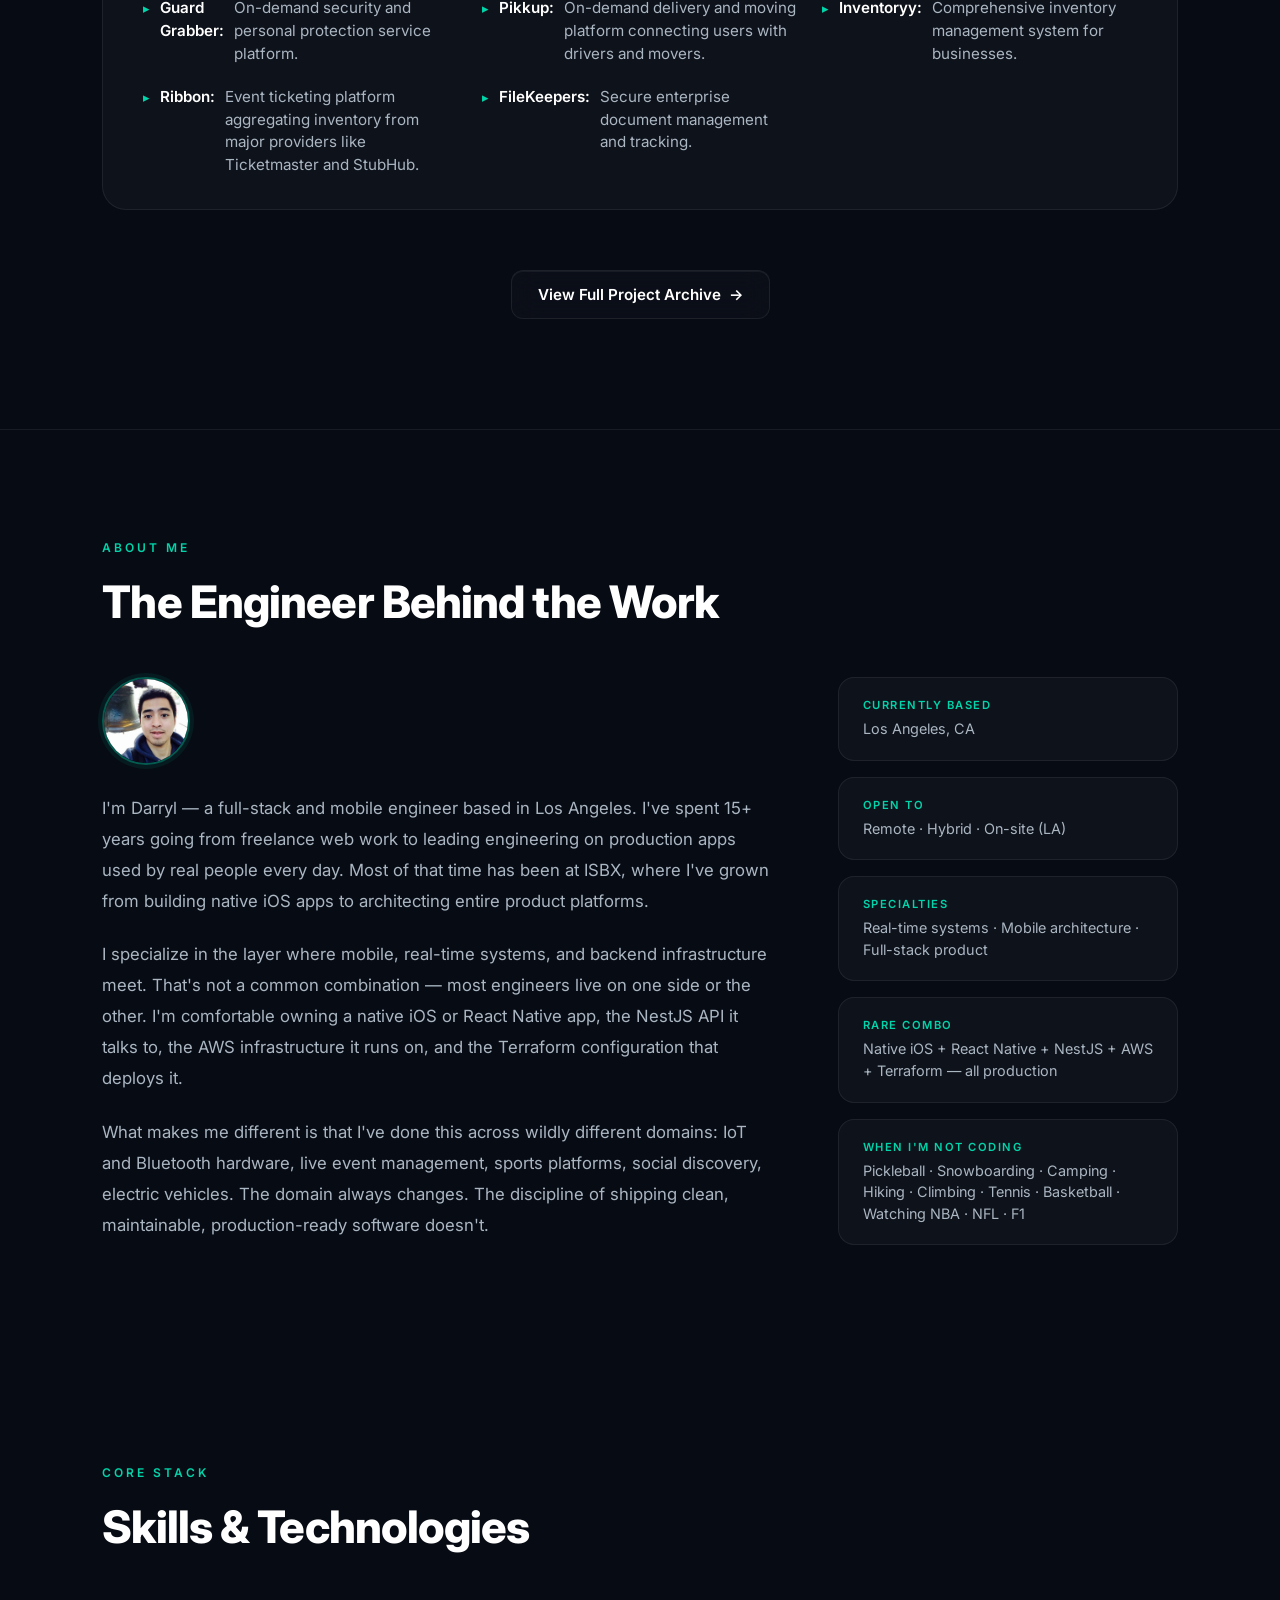
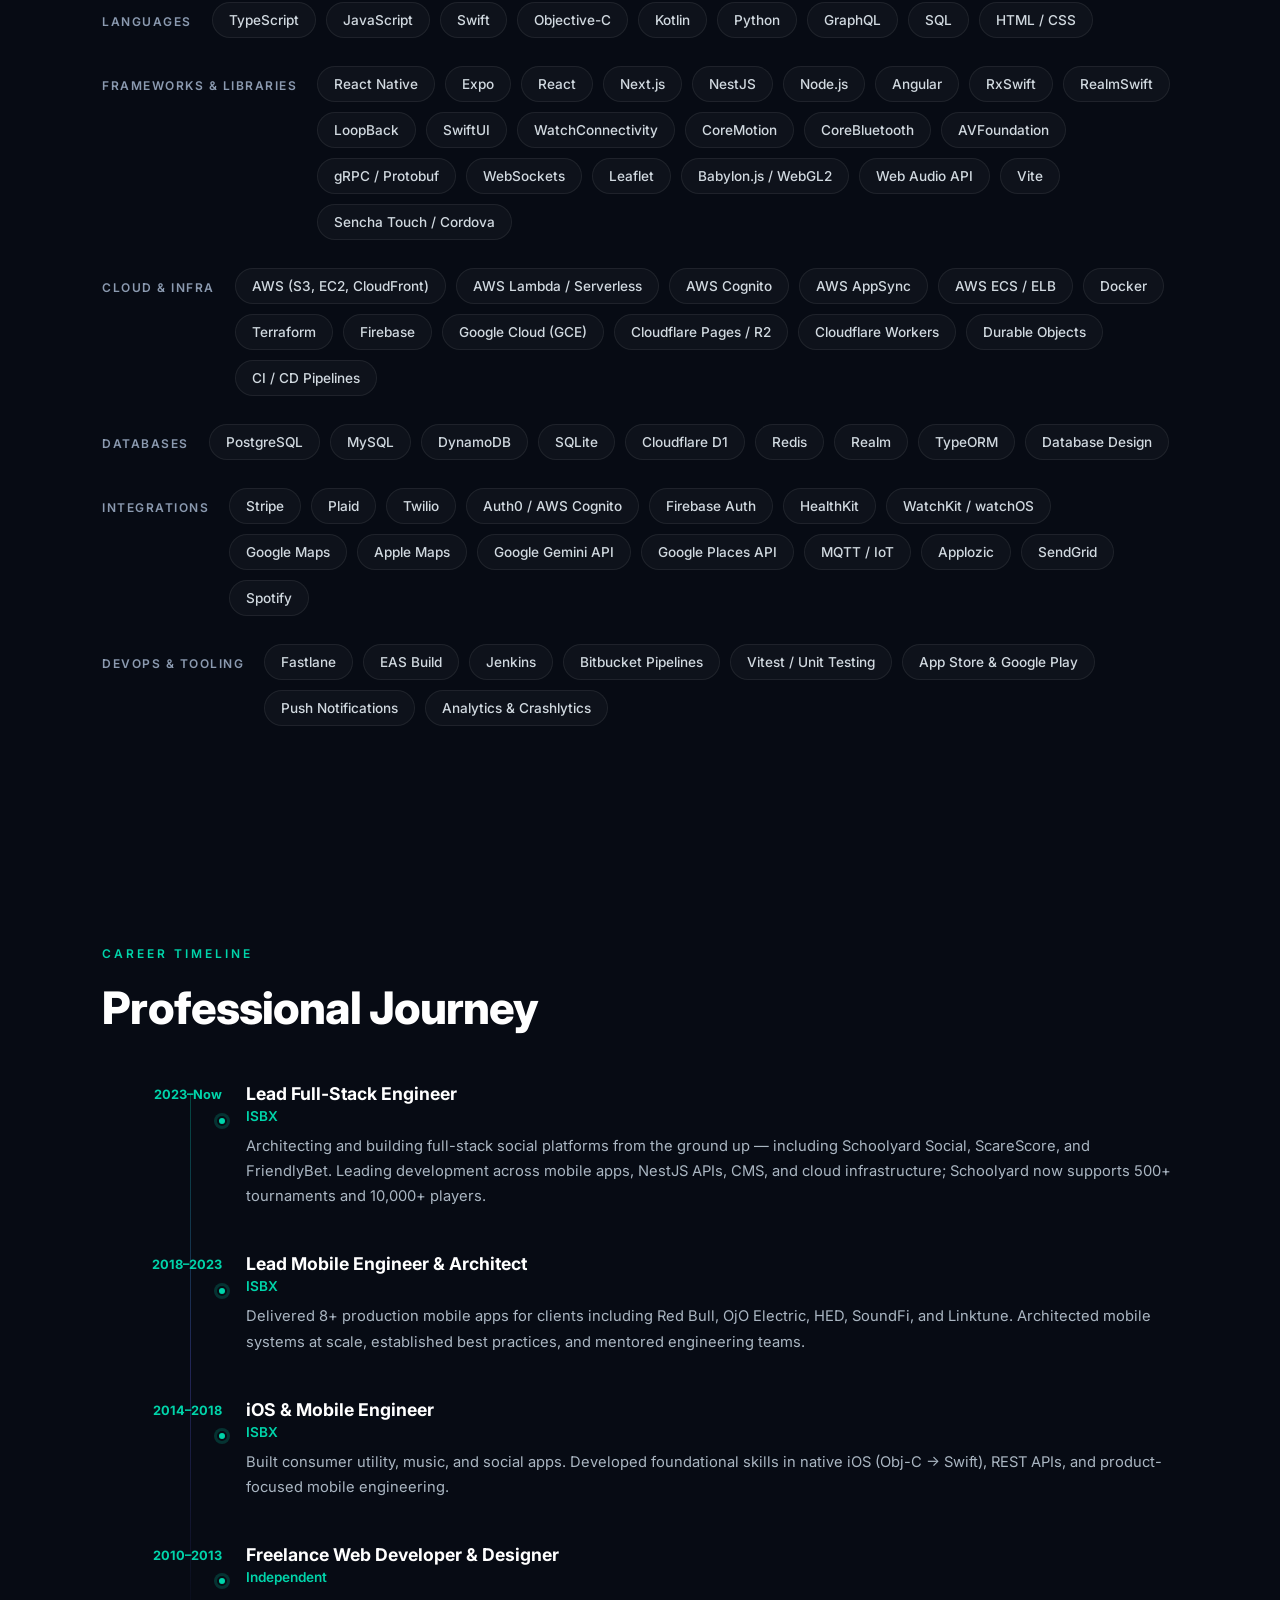
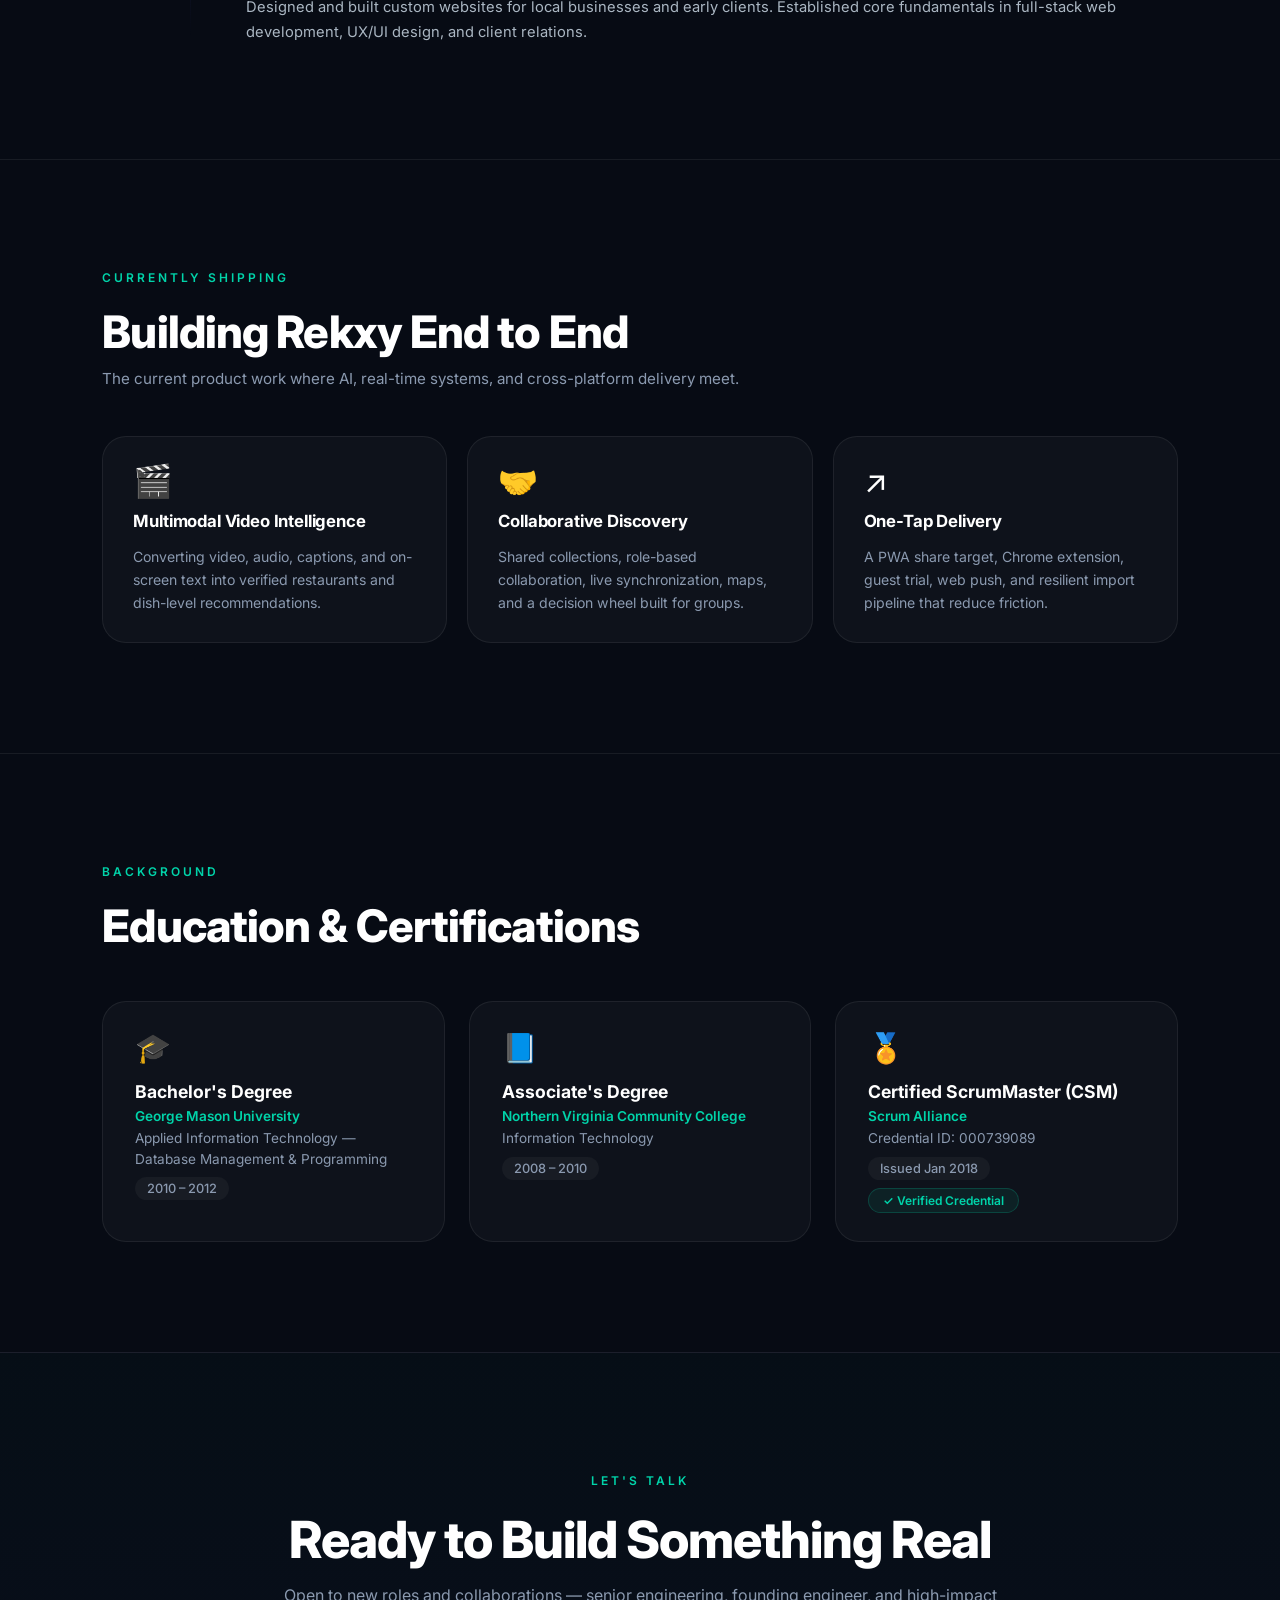
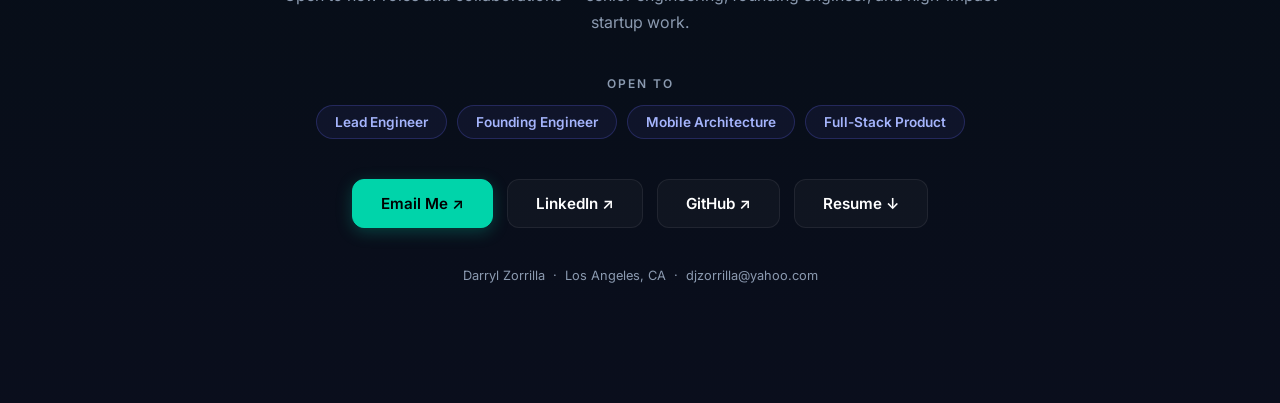
==== commit 8f137a6a: "Add files via upload" ====
--- a/index.html
+++ b/index.html
@@ -13,7 +13,7 @@
     <meta property="og:type" content="profile">
     <meta property="og:title" content="Darryl Zorrilla — Senior Full-Stack &amp; Mobile Engineer">
     <meta property="og:description" content="15+ years shipping mobile, API, cloud, AI, and real-time products from concept to production.">
-    <meta property="og:image" content="images/portfolio-social.jpg">
+    <meta property="og:image" content="images/og-cover.jpg">
     <meta property="og:image:width" content="1200">
     <meta property="og:image:height" content="630">
     <meta property="og:image:alt" content="Darryl Zorrilla — Senior Full-Stack and Mobile Engineer">
@@ -22,7 +22,7 @@
     <meta name="twitter:card" content="summary_large_image">
     <meta name="twitter:title" content="Darryl Zorrilla — Senior Full-Stack &amp; Mobile Engineer">
     <meta name="twitter:description" content="Mobile · API · Cloud · AI · Real-Time">
-    <meta name="twitter:image" content="images/portfolio-social.jpg">
+    <meta name="twitter:image" content="images/og-cover.jpg">
     <title>Darryl Zorrilla — Senior Full-Stack &amp; Mobile Engineer</title>
     <link rel="icon" href="favicon.svg" type="image/svg+xml">
     <link rel="stylesheet" href="styles.css">
@@ -138,7 +138,7 @@
         <div class="section-header reveal">
             <p class="section-label">FEATURED WORK</p>
             <h2>Selected Projects</h2>
-            <p class="section-subtitle">Five products, each showing the problem, my ownership, and the engineering behind the result.</p>
+            <p class="section-subtitle">Six products, each showing the problem, my ownership, and the engineering behind the result.</p>
         </div>
 
         <div class="project-grid reveal-group">
@@ -175,6 +175,43 @@
                             <span>Google Gemini</span><span>React</span><span>TypeScript</span><span>NestJS</span>
                             <span>SQLite</span><span>Socket.IO</span><span>Chrome MV3</span>
                             <span>Firebase</span><span>Cloudflare</span>
+                        </div>
+                    </div>
+                </div>
+            </div>
+
+            <!-- Salpakan Tactics -->
+            <div class="flip-card reveal" id="card-salpakan">
+                <div class="flip-card-inner">
+                    <div class="flip-card-front">
+                        <div class="card-image">
+                            <img src="images/salpakan.webp" alt="Salpakan Tactics 3D board game key art" width="1200" height="630" loading="lazy">
+                        </div>
+                        <div class="card-tag">New · 3D Game · Solo Build</div>
+                        <h3><a href="https://salpakan-tactics.pages.dev" target="_blank" rel="noopener noreferrer">Salpakan Tactics
+                                <span class="link-icon">↗</span></a></h3>
+                        <p>
+                            A 3D adaptation of the Filipino strategy game Game of the Generals. Two 21-piece armies
+                            deploy in secret on a WebGL battlefield, then play solo against a hidden-information AI,
+                            pass-and-play on one device, or online against another commander.
+                        </p>
+                        <button class="flip-hint flip-control" type="button">View case study →</button>
+                    </div>
+                    <div class="flip-card-back">
+                        <div class="card-back-header">
+                            <div class="card-back-title">Case Study</div>
+                            <button class="flip-control flip-back" type="button">← Overview</button>
+                        </div>
+                        <ul class="contributions">
+                            <li><strong>Problem:</strong> Hidden-information games break the moment the client can see both armies.</li>
+                            <li><strong>Ownership:</strong> Solo game design, 3D engine work, rules engine, edge API &amp; deployment.</li>
+                            <li><strong>Technical edge:</strong> One pure rules engine runs in the browser and inside an authoritative Durable Object.</li>
+                            <li><strong>Result:</strong> Server-refereed online matches where each seat only ever receives a redacted board.</li>
+                        </ul>
+                        <div class="tech-tags">
+                            <span>TypeScript</span><span>Babylon.js</span><span>WebGL2</span>
+                            <span>Cloudflare Workers</span><span>Durable Objects</span><span>D1</span>
+                            <span>WebSockets</span><span>Firebase Auth</span>
                         </div>
                     </div>
                 </div>
@@ -467,6 +504,9 @@
                     <span>gRPC / Protobuf</span>
                     <span>WebSockets</span>
                     <span>Leaflet</span>
+                    <span>Babylon.js / WebGL2</span>
+                    <span>Web Audio API</span>
+                    <span>Vite</span>
                     <span>Sencha Touch / Cordova</span>
                 </div>
             </div>
@@ -483,6 +523,8 @@
                     <span>Firebase</span>
                     <span>Google Cloud (GCE)</span>
                     <span>Cloudflare Pages / R2</span>
+                    <span>Cloudflare Workers</span>
+                    <span>Durable Objects</span>
                     <span>CI / CD Pipelines</span>
                 </div>
             </div>
@@ -493,6 +535,7 @@
                     <span>MySQL</span>
                     <span>DynamoDB</span>
                     <span>SQLite</span>
+                    <span>Cloudflare D1</span>
                     <span>Redis</span>
                     <span>Realm</span>
                     <span>TypeORM</span>
@@ -506,6 +549,7 @@
                     <span>Plaid</span>
                     <span>Twilio</span>
                     <span>Auth0 / AWS Cognito</span>
+                    <span>Firebase Auth</span>
                     <span>HealthKit</span>
                     <span>WatchKit / watchOS</span>
                     <span>Google Maps</span>
@@ -525,6 +569,7 @@
                     <span>EAS Build</span>
                     <span>Jenkins</span>
                     <span>Bitbucket Pipelines</span>
+                    <span>Vitest / Unit Testing</span>
                     <span>App Store &amp; Google Play</span>
                     <span>Push Notifications</span>
                     <span>Analytics &amp; Crashlytics</span>
--- a/styles.css
+++ b/styles.css
@@ -441,6 +441,9 @@
   perspective: 1200px;
   -webkit-perspective: 1200px;
   height: 540px;
+  /* The back face is sized by the column the grid hands the card, not by the
+     viewport, so the compact typography below is a container query. */
+  container-type: inline-size;
   cursor: pointer;
 }
 
@@ -493,6 +496,10 @@
   transform: rotateY(180deg);
   background: linear-gradient(135deg, rgba(0, 212, 170, 0.05) 0%, rgba(99, 102, 241, 0.05) 100%);
   border-color: rgba(0, 212, 170, 0.2);
+  /* Last resort only: the sizing below keeps every case study inside the card,
+     so this scrolls rather than silently hiding a line if copy ever grows. */
+  overflow-y: auto;
+  overscroll-behavior: contain;
 }
 
 /* Card Images */
@@ -727,6 +734,68 @@
   letter-spacing: 0.3px;
 }
 
+/* A multi-column grid can hand a card a ~340px column at desktop widths — a
+   narrower card than the single-column mobile layout gets. Case-study copy
+   wraps to more lines there, so tighten it by card width, wherever that
+   happens, instead of guessing viewport breakpoints. Declared after the base
+   rules above because a container query adds no specificity of its own. */
+/* Very small phones (and the Fold's cover screen) get a second tier: the copy
+   tightens again and the card itself grows, since one column of taller cards
+   costs nothing when they are stacked. */
+@container (max-width: 305px) {
+  .flip-card-back {
+    padding: 16px;
+  }
+
+  .contributions {
+    gap: 5px;
+    margin-bottom: 10px;
+  }
+
+  .contributions li {
+    font-size: 0.74rem;
+    line-height: 1.32;
+  }
+
+  .tech-tags {
+    gap: 5px;
+  }
+
+  .tech-tags span {
+    font-size: 0.6rem;
+    padding: 3px 7px;
+  }
+}
+
+@container (max-width: 420px) {
+  .flip-card-back {
+    padding: 22px;
+  }
+
+  .card-back-header {
+    margin-bottom: 12px;
+  }
+
+  .contributions {
+    gap: 6px;
+    margin-bottom: 12px;
+  }
+
+  .contributions li {
+    font-size: 0.8rem;
+    line-height: 1.4;
+  }
+
+  .tech-tags {
+    gap: 6px;
+  }
+
+  .tech-tags span {
+    font-size: 0.66rem;
+    padding: 4px 9px;
+  }
+}
+
 /* ─── Notable Work ───────────────────────────────────── */
 .notable-work {
   margin-top: 60px;
@@ -1342,6 +1411,22 @@
   }
 }
 
+@media (max-width: 380px) {
+  .flip-card,
+  .flip-card.featured {
+    height: 640px;
+  }
+}
+
+/* Below ~345px the longest case study needs the room; the cards are stacked
+   here, so growing them is cheaper than hiding a line of it. */
+@media (max-width: 345px) {
+  .flip-card,
+  .flip-card.featured {
+    height: 760px;
+  }
+}
+
 @media (max-width: 480px) {
   .timeline-item {
     grid-template-columns: 1fr;
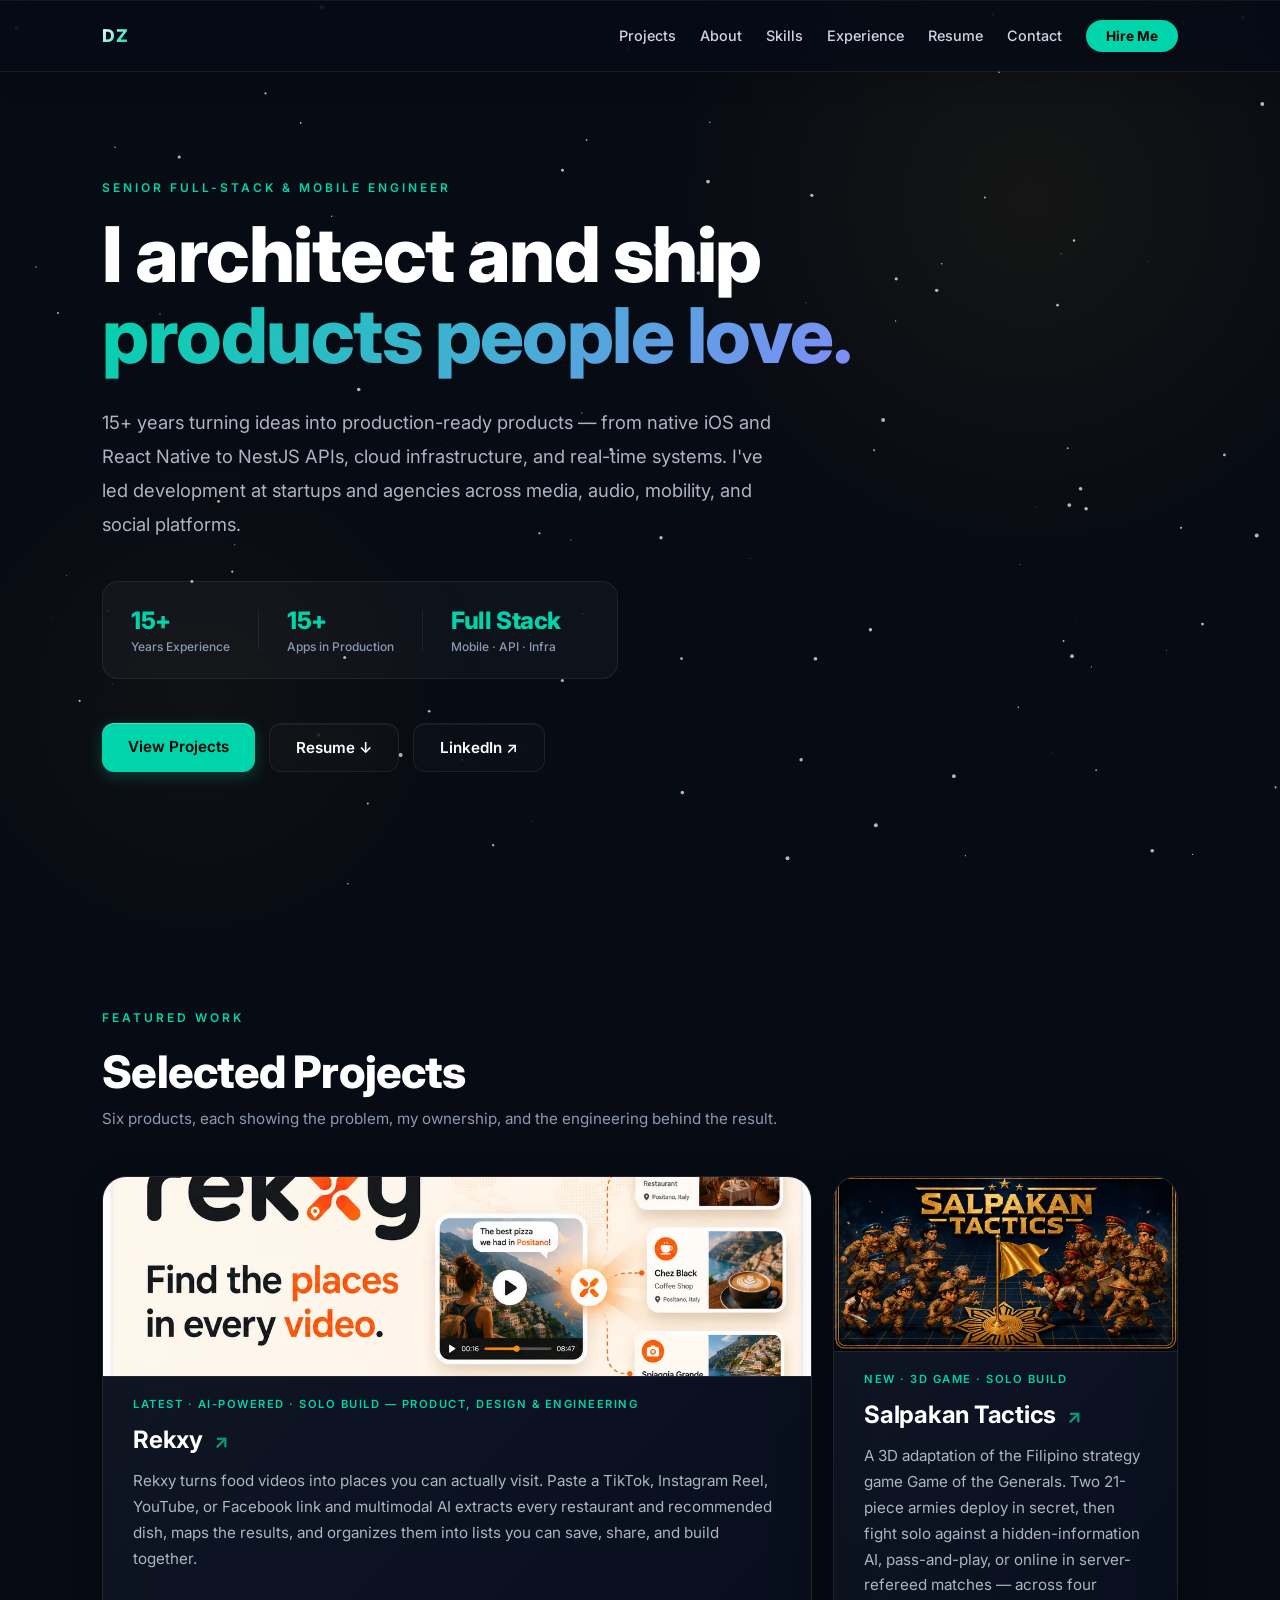
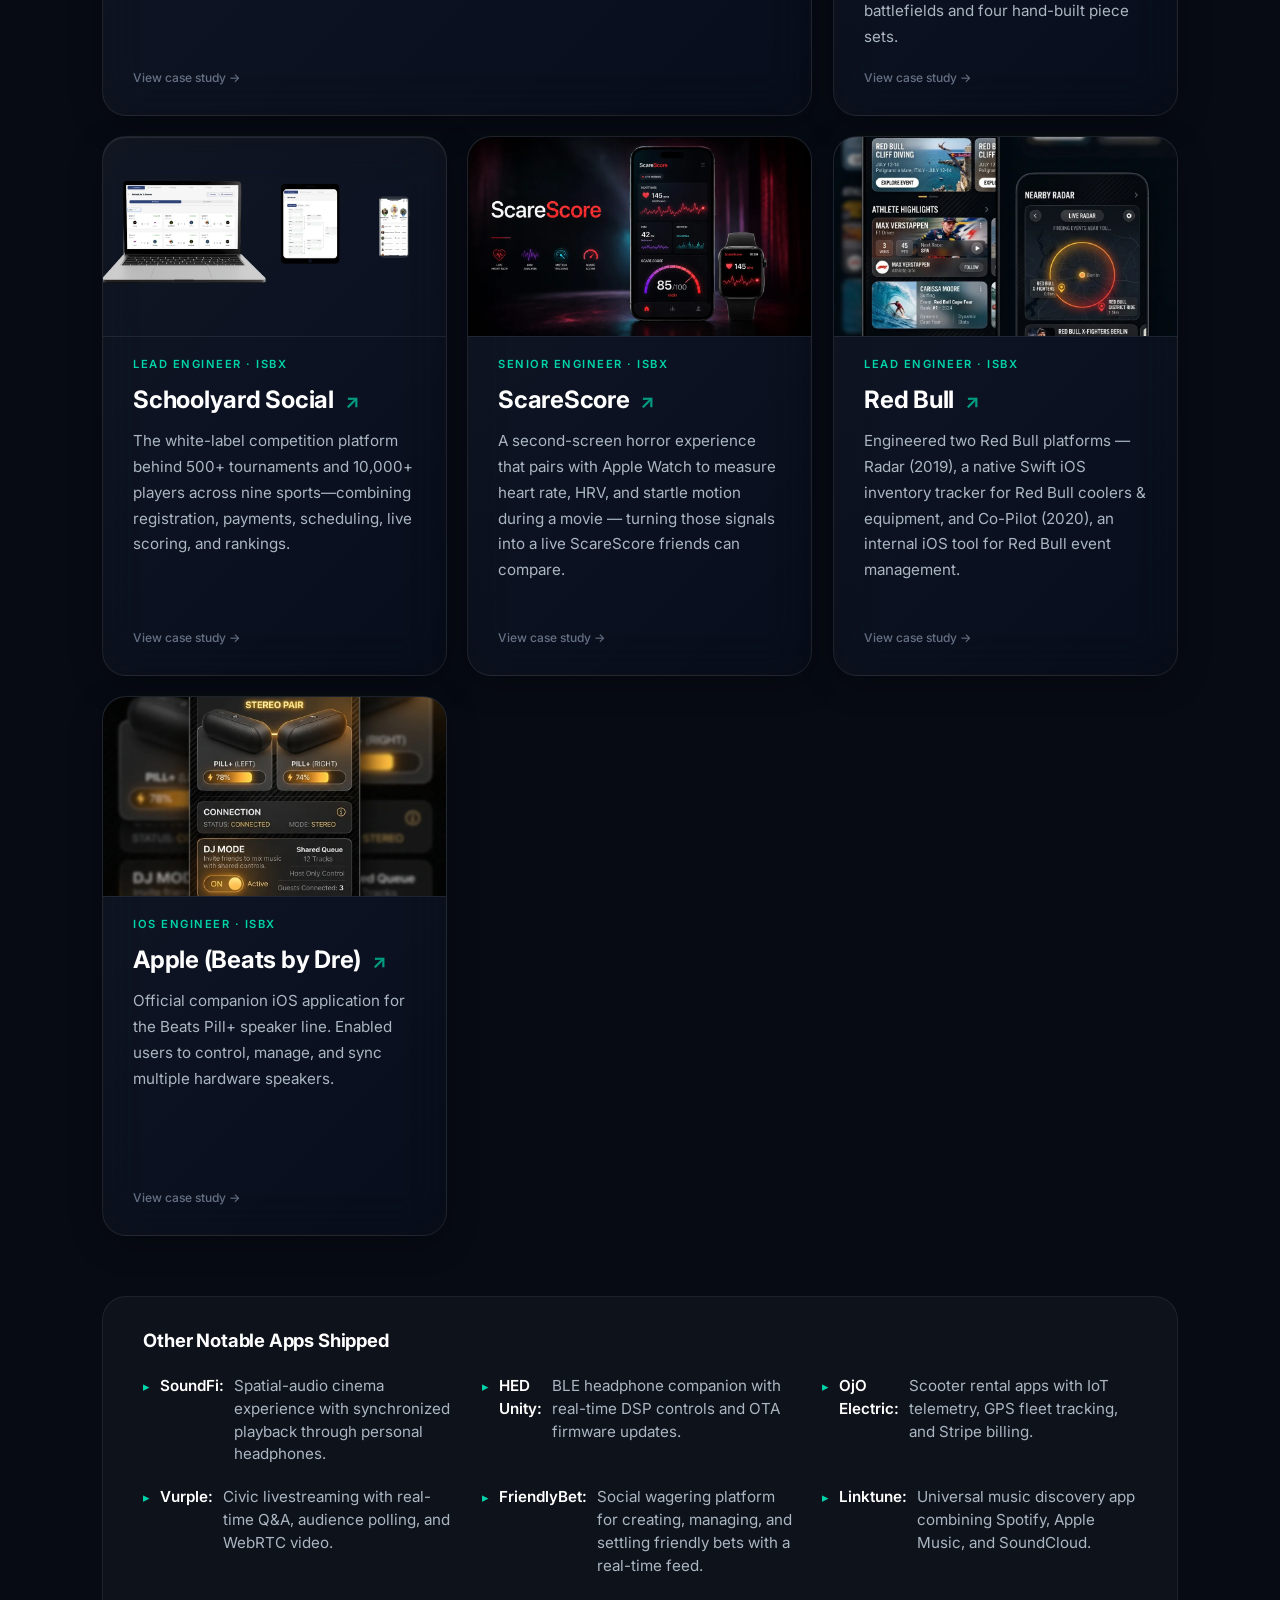
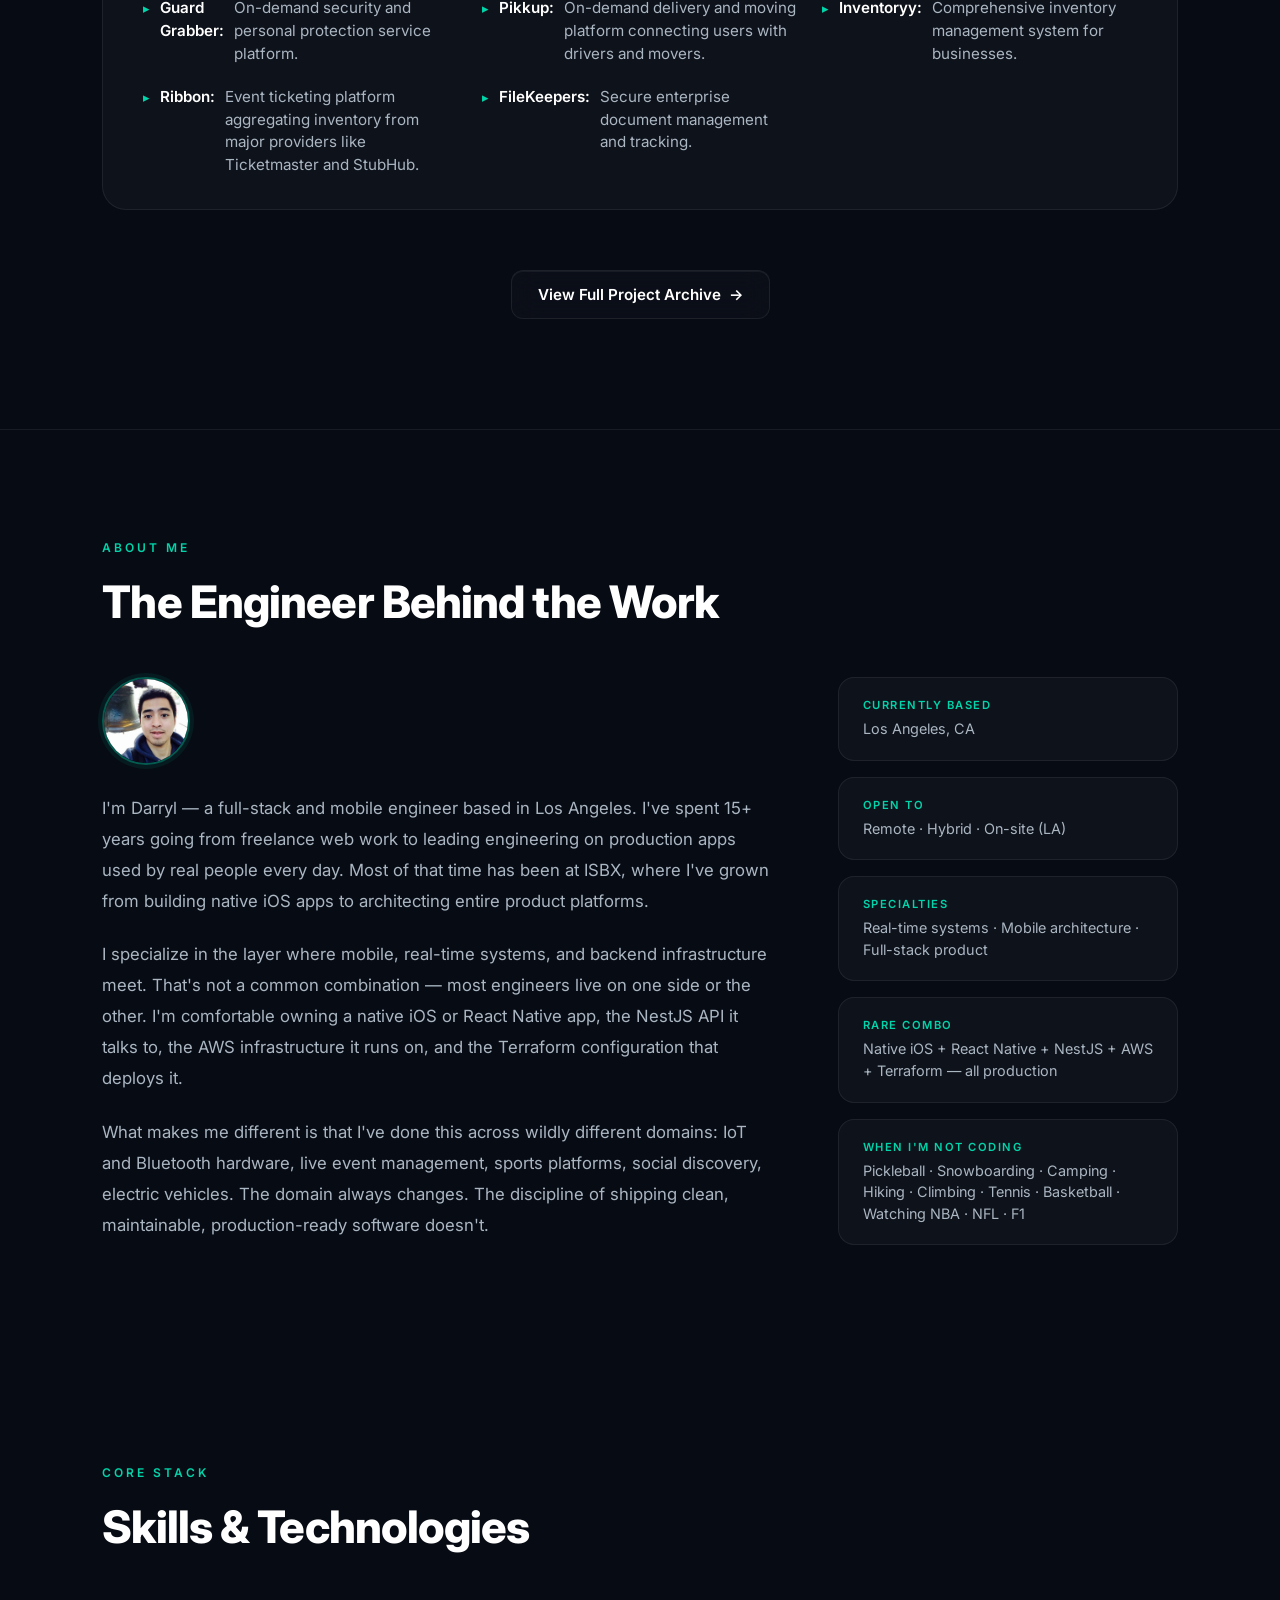
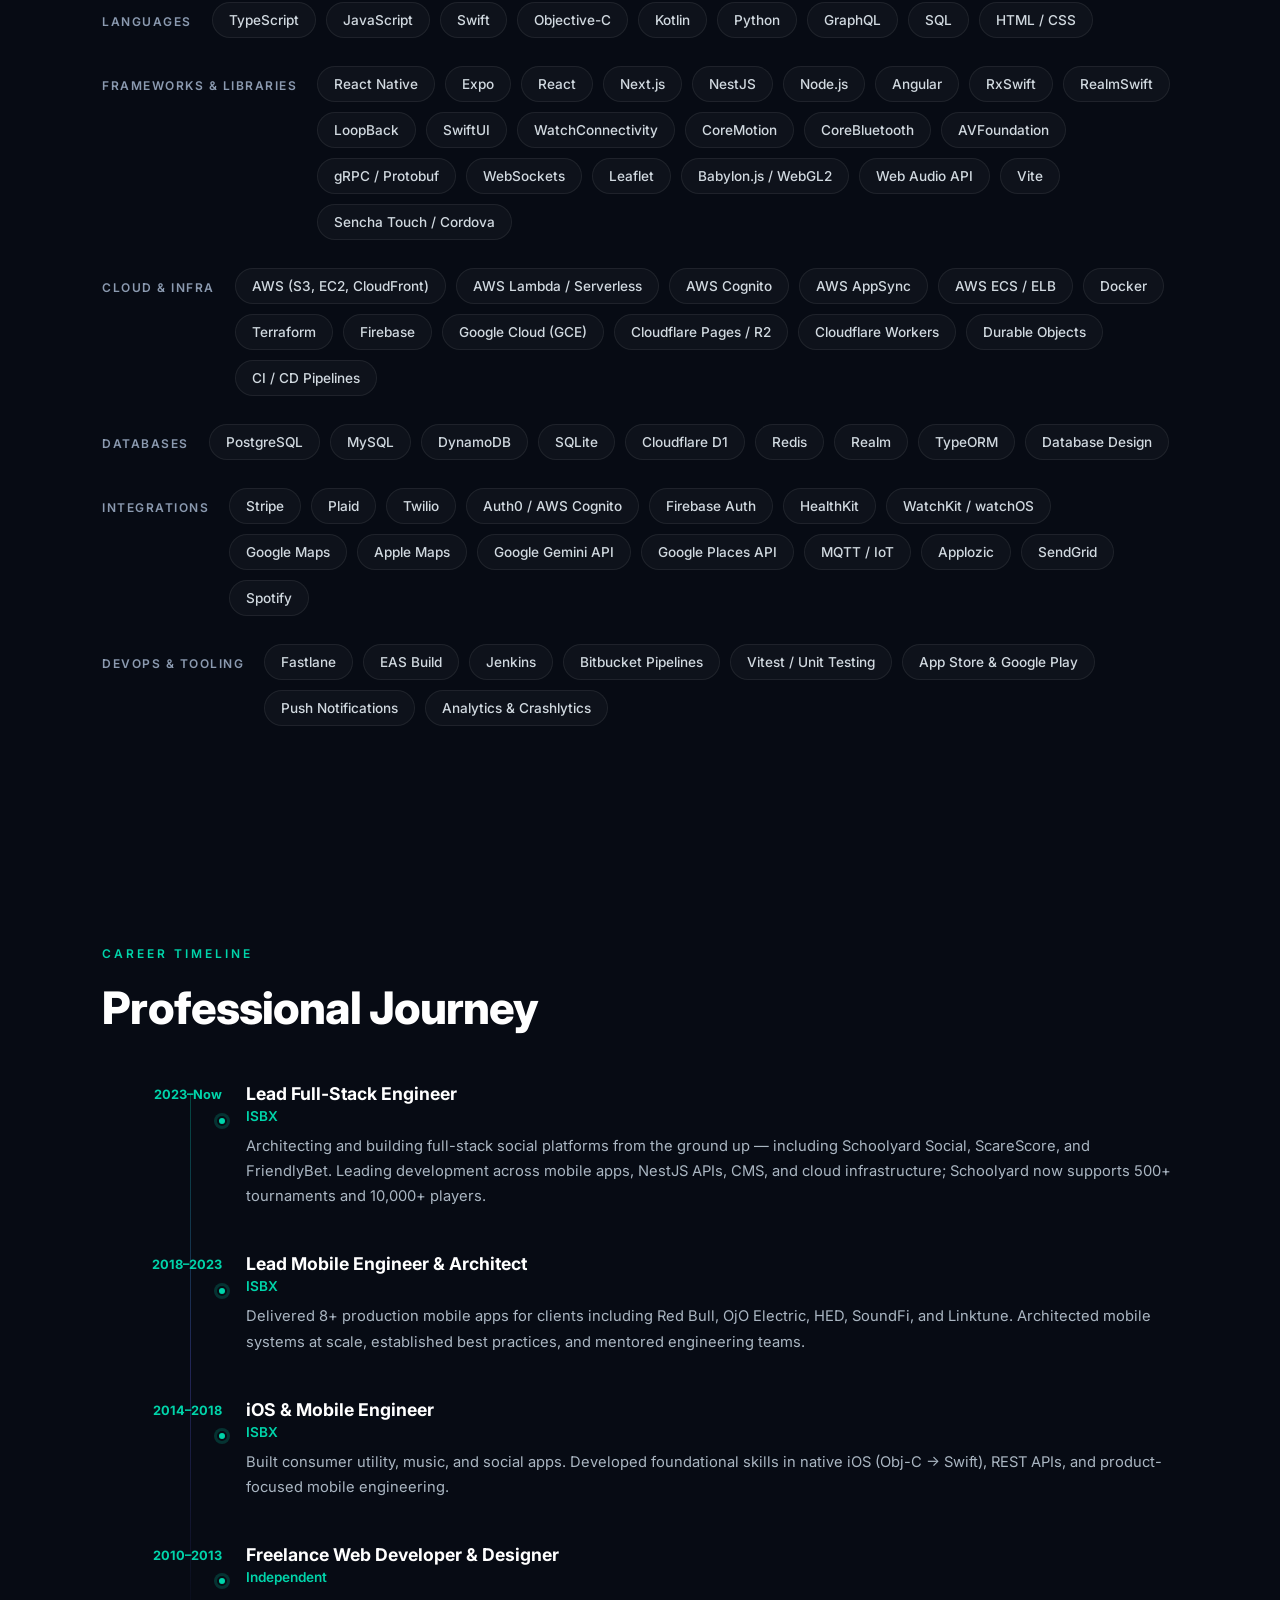
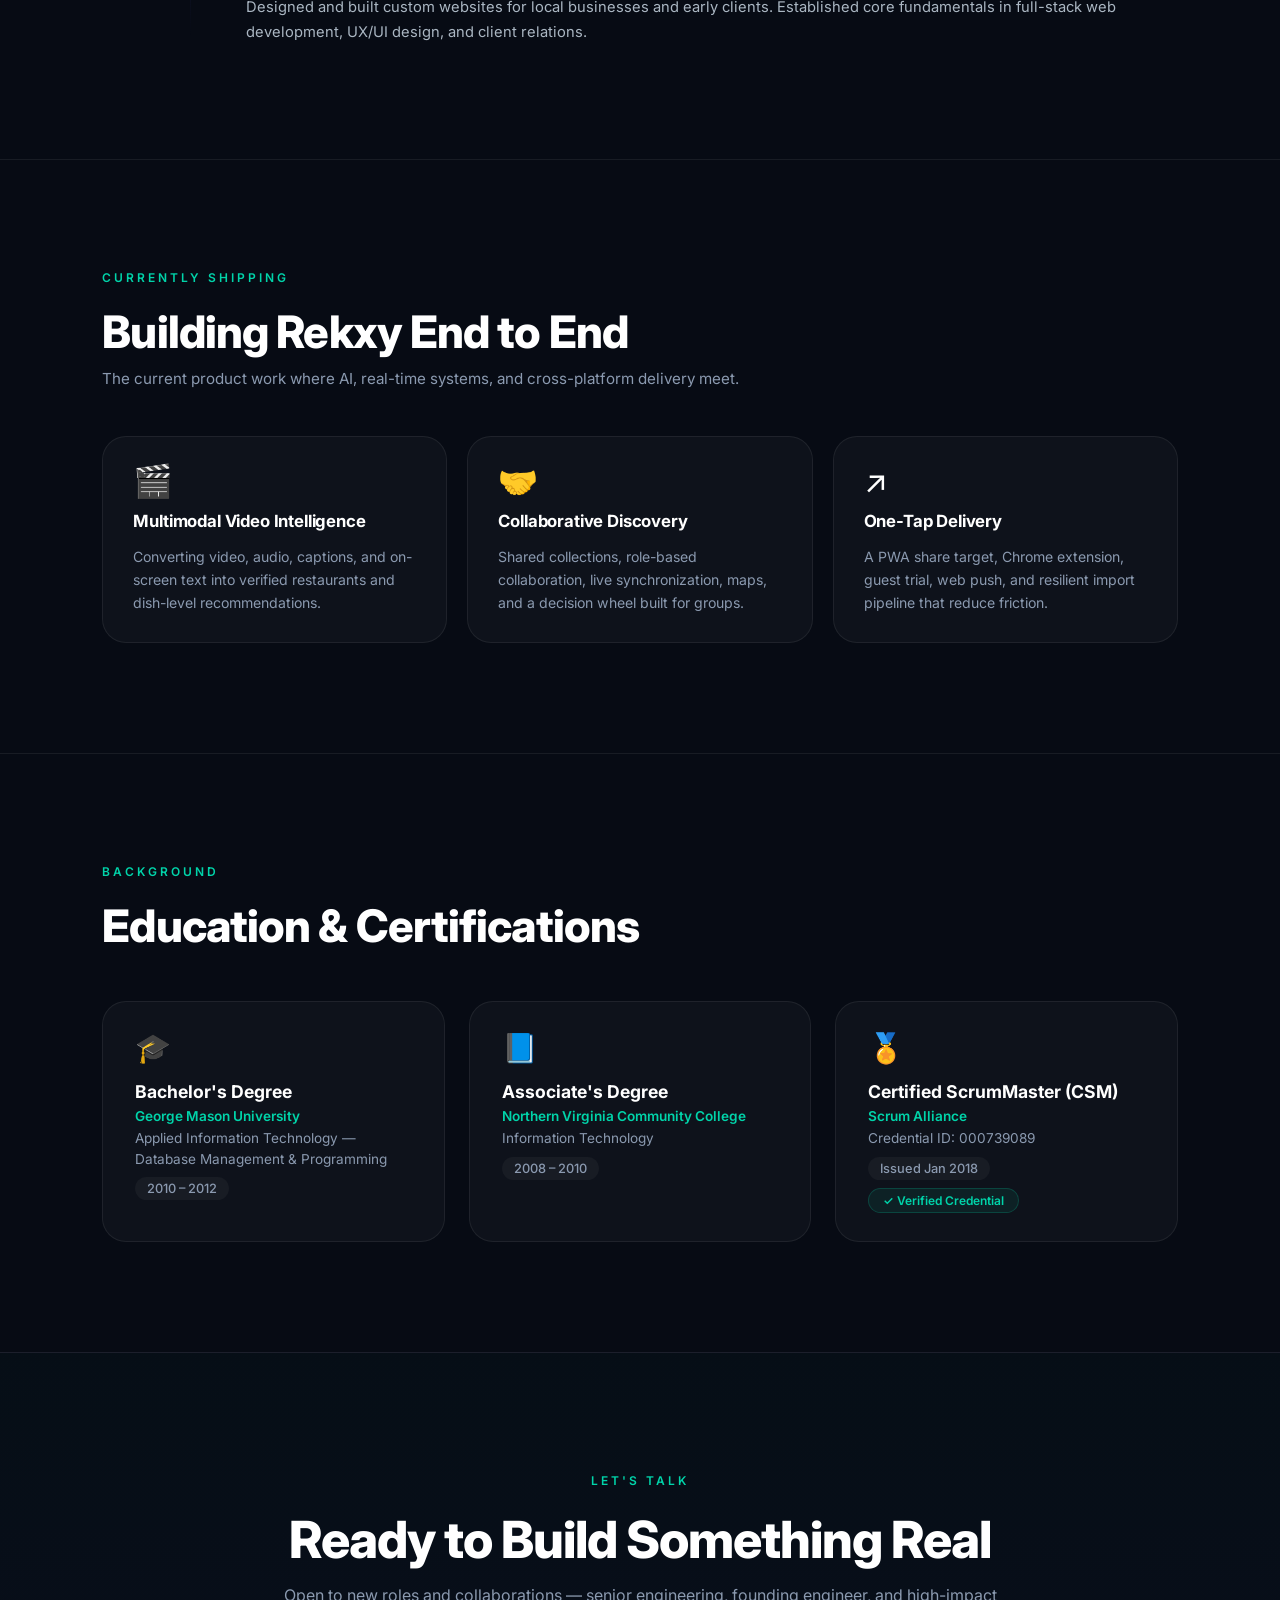
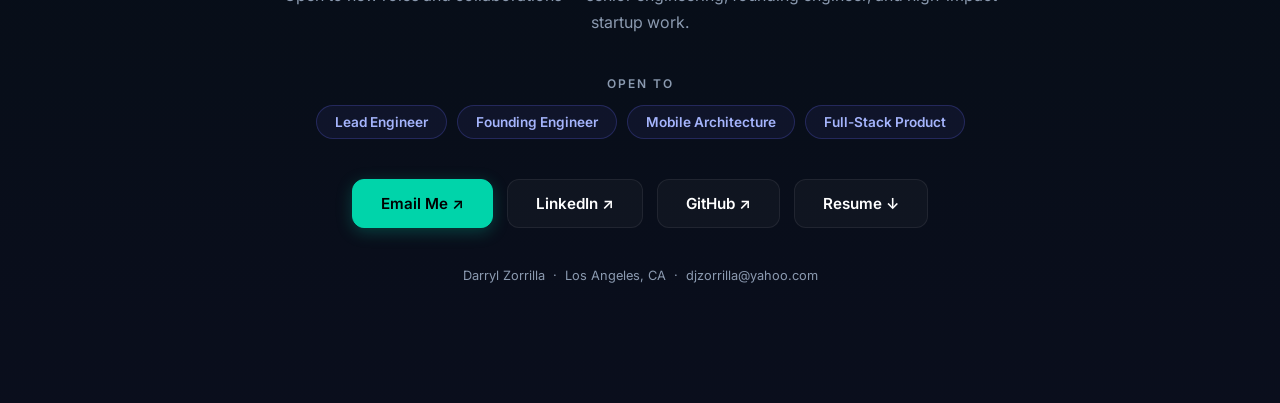
==== commit 99a08974: "Add files via upload" ====
--- a/index.html
+++ b/index.html
@@ -185,15 +185,15 @@
                 <div class="flip-card-inner">
                     <div class="flip-card-front">
                         <div class="card-image">
-                            <img src="images/salpakan.webp" alt="Salpakan Tactics 3D board game key art" width="1200" height="630" loading="lazy">
+                            <img src="images/salpakan.webp" alt="Salpakan Tactics key art — two armies of painted figures facing off across the flag" width="1200" height="630" loading="lazy">
                         </div>
                         <div class="card-tag">New · 3D Game · Solo Build</div>
                         <h3><a href="https://salpakan-tactics.pages.dev" target="_blank" rel="noopener noreferrer">Salpakan Tactics
                                 <span class="link-icon">↗</span></a></h3>
                         <p>
                             A 3D adaptation of the Filipino strategy game Game of the Generals. Two 21-piece armies
-                            deploy in secret on a WebGL battlefield, then play solo against a hidden-information AI,
-                            pass-and-play on one device, or online against another commander.
+                            deploy in secret, then fight solo against a hidden-information AI, pass-and-play, or online
+                            in server-refereed matches — across four battlefields and four hand-built piece sets.
                         </p>
                         <button class="flip-hint flip-control" type="button">View case study →</button>
                     </div>
@@ -204,14 +204,14 @@
                         </div>
                         <ul class="contributions">
                             <li><strong>Problem:</strong> Hidden-information games break the moment the client can see both armies.</li>
-                            <li><strong>Ownership:</strong> Solo game design, 3D engine work, rules engine, edge API &amp; deployment.</li>
+                            <li><strong>Ownership:</strong> Solo game design, 3D rendering, rules engine, edge API, PWA &amp; deployment.</li>
                             <li><strong>Technical edge:</strong> One pure rules engine runs in the browser and inside an authoritative Durable Object.</li>
-                            <li><strong>Result:</strong> Server-refereed online matches where each seat only ever receives a redacted board.</li>
+                            <li><strong>Result:</strong> Redacted-board online matches with lobbies, chat, reconnect, moderation &amp; push.</li>
                         </ul>
                         <div class="tech-tags">
                             <span>TypeScript</span><span>Babylon.js</span><span>WebGL2</span>
                             <span>Cloudflare Workers</span><span>Durable Objects</span><span>D1</span>
-                            <span>WebSockets</span><span>Firebase Auth</span>
+                            <span>WebSockets</span><span>Firebase Auth</span><span>Web Push</span><span>PWA</span>
                         </div>
                     </div>
                 </div>
